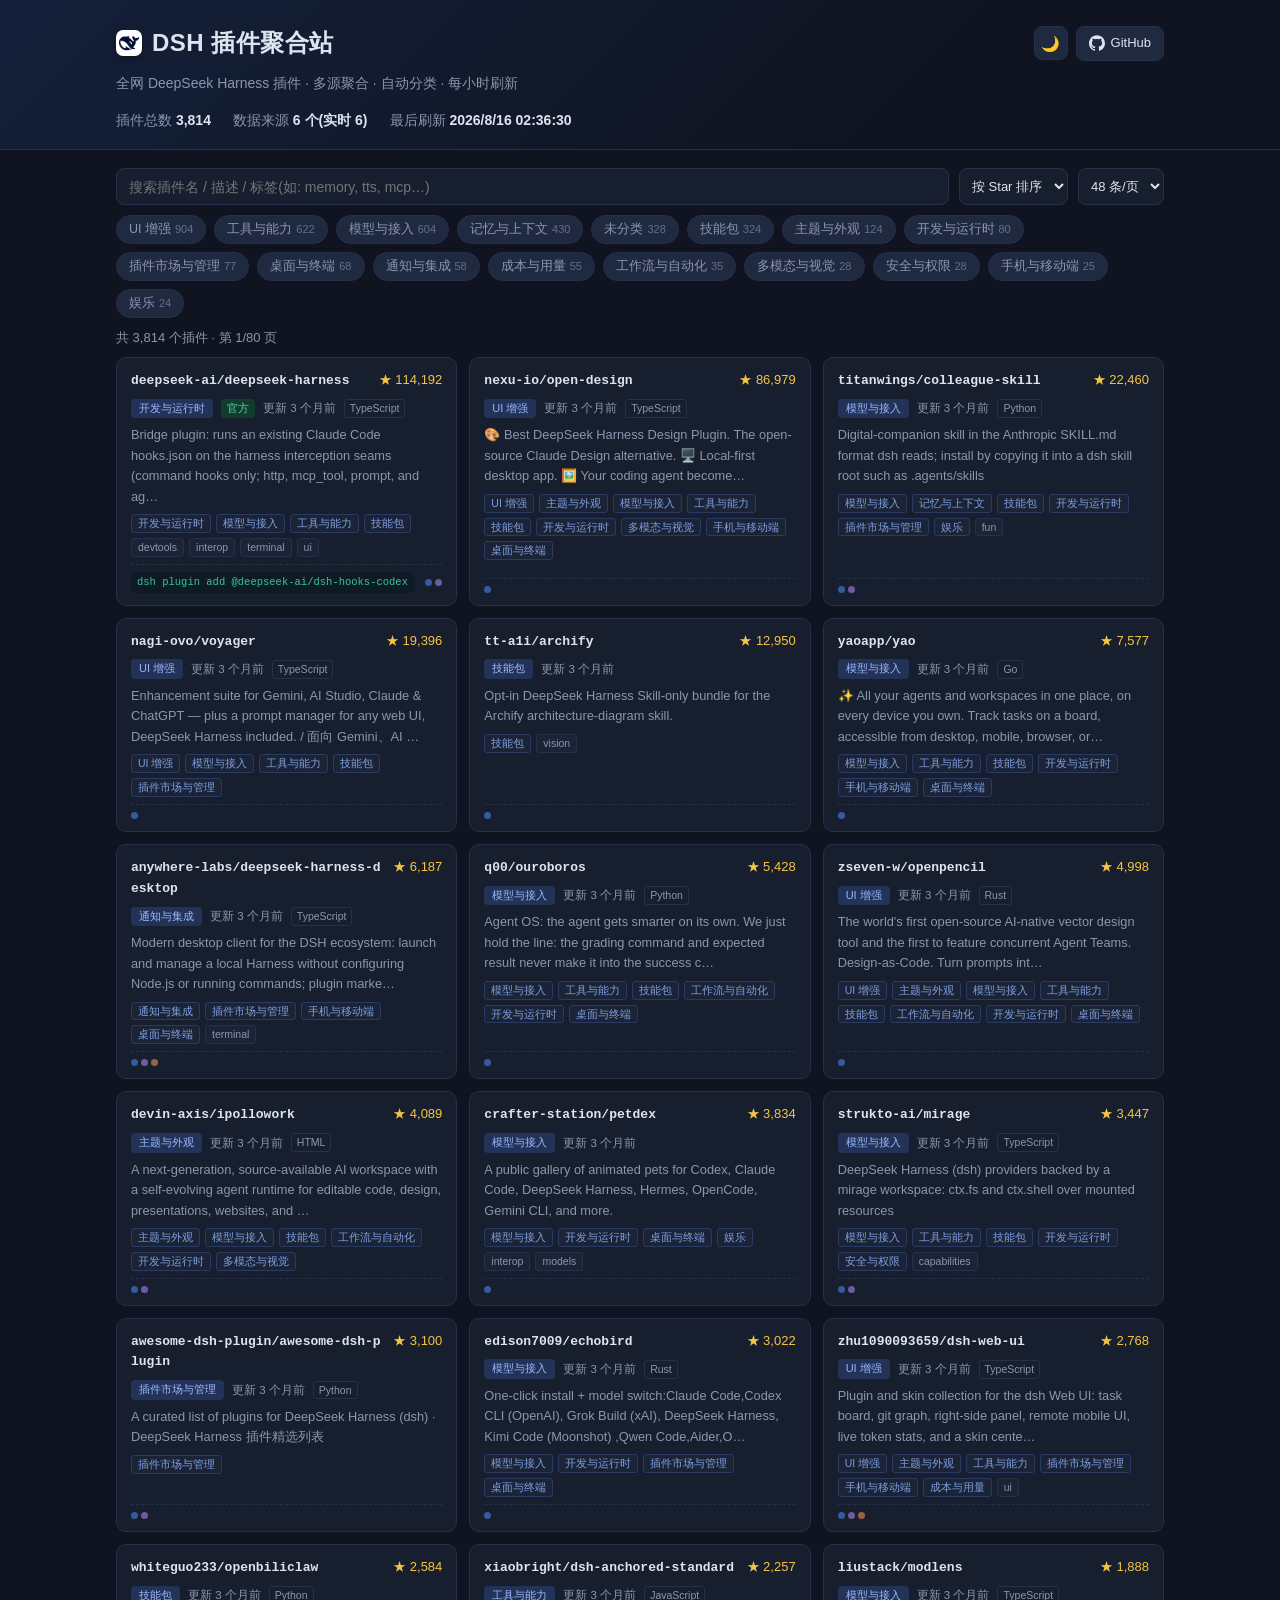
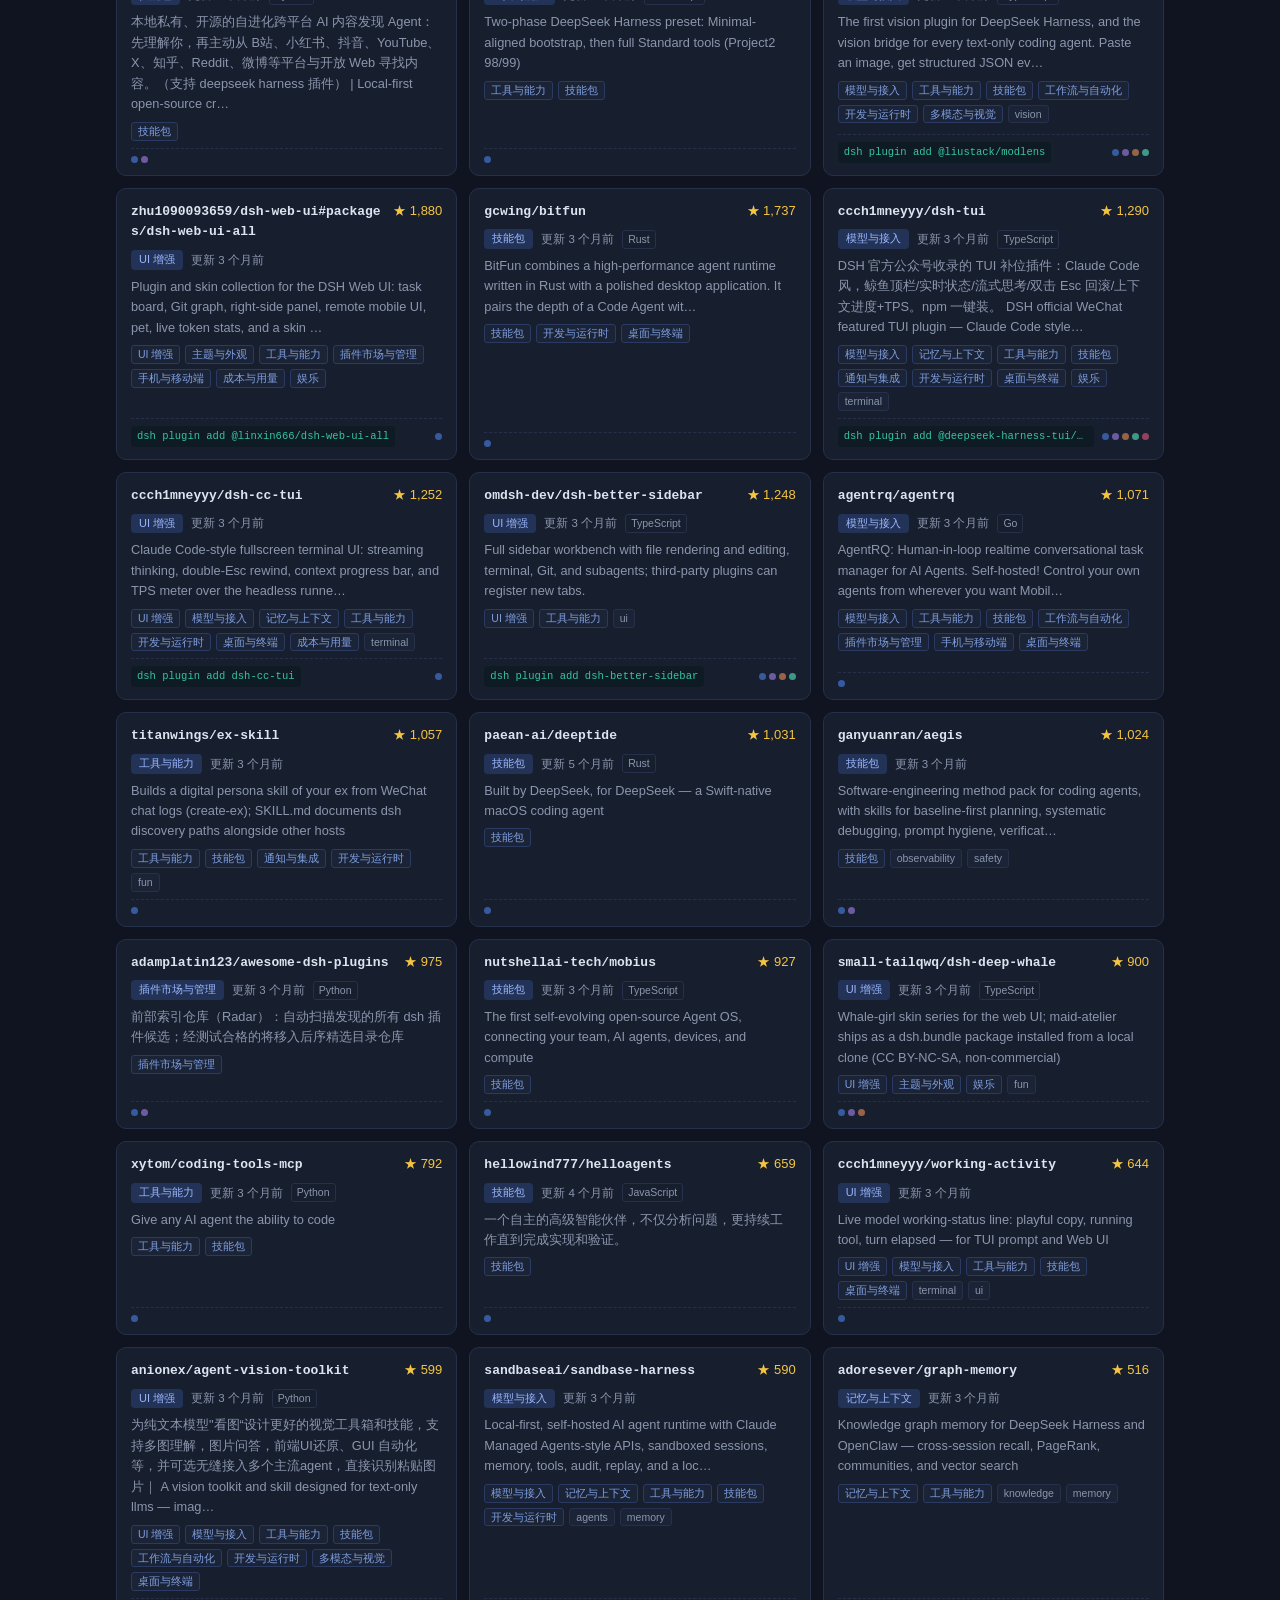
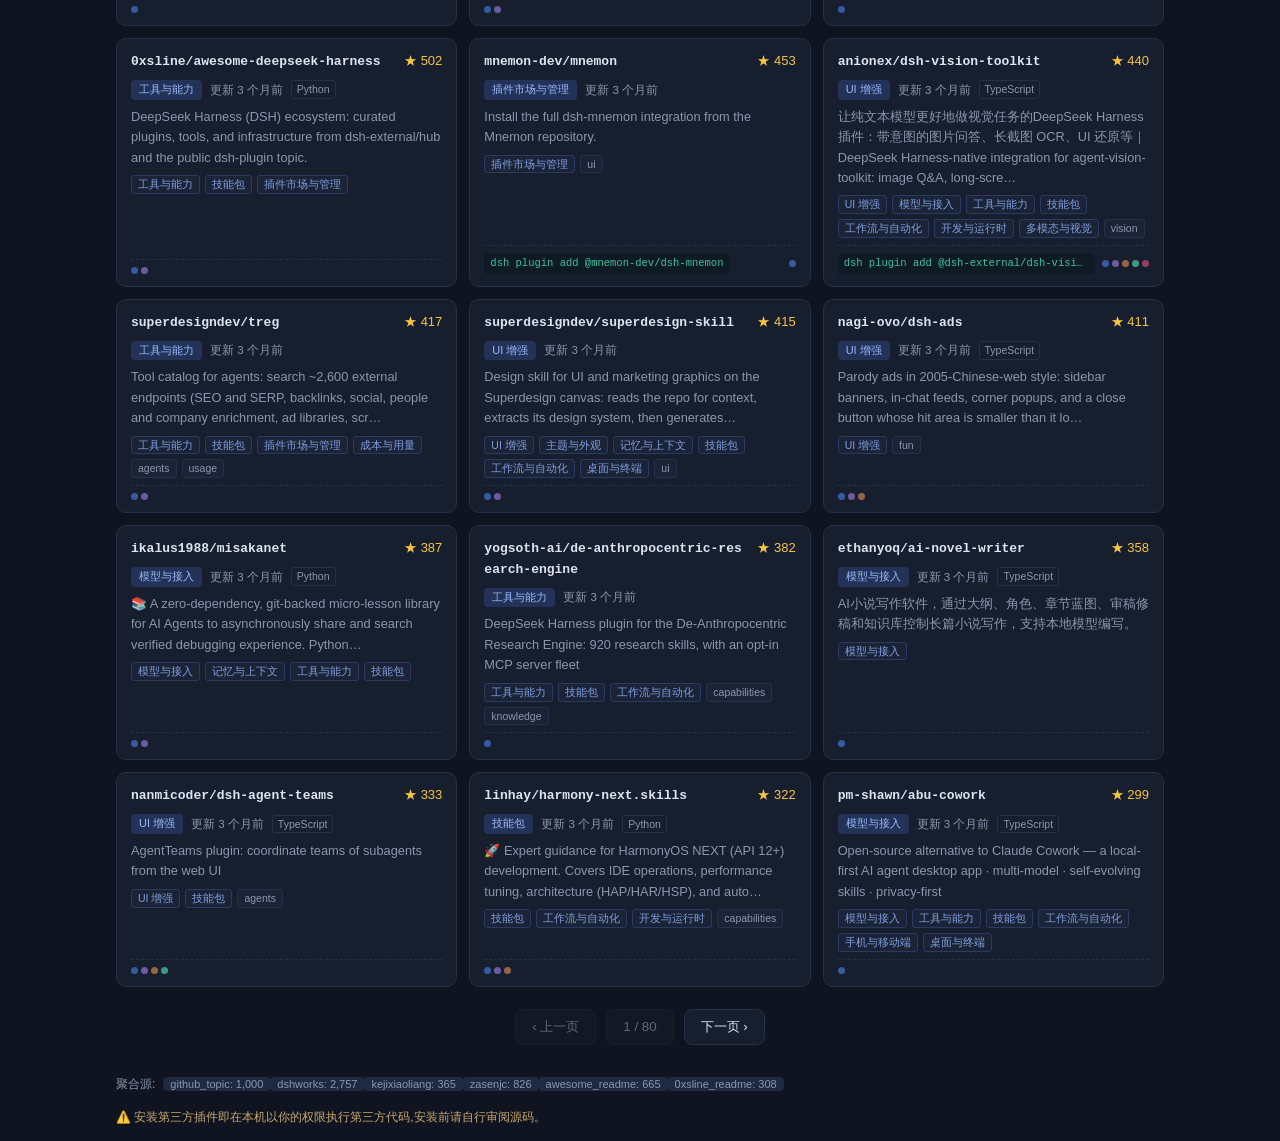
==== .edgeone/assets/index.html @ 4e3ef972 "feat(seo): static top-100 cards + meta/OG/JSON-LD + robots/sitemap, canonical hupc.site" ====
<!DOCTYPE html>
<html lang="zh-CN">
<head>
<meta charset="UTF-8">
<meta name="viewport" content="width=device-width, initial-scale=1.0">
<title>DSH 插件聚合站 · DeepSeek Harness 插件检索</title>
<link rel="icon" href="favicon.png">
<script>try{document.documentElement.dataset.theme=localStorage.getItem('dsh-theme')||'dark'}catch(e){}</script>
<link rel="stylesheet" href="style.css">
</head>
<body>
<header class="topbar">
  <div class="wrap">
    <div class="topbar-top">
      <h1><span class="logo-wrap"><img class="logo" src="logo.png" alt="DeepSeek"></span> DSH 插件聚合站</h1>
      <div class="actions">
        <button id="theme-btn" type="button" title="切换浅色/深色外观">🌙</button>
        <a class="github" href="https://github.com/helloHupc/dsh-plugin-hub" target="_blank" rel="noopener" title="GitHub 仓库">
          <svg viewBox="0 0 24 24" aria-hidden="true"><path fill="currentColor" d="M12 .297c-6.63 0-12 5.373-12 12 0 5.303 3.438 9.8 8.205 11.385.6.113.82-.258.82-.577 0-.285-.01-1.04-.015-2.04-3.338.724-4.042-1.61-4.042-1.61C4.422 18.07 3.633 17.7 3.633 17.7c-1.087-.744.084-.729.084-.729 1.205.084 1.838 1.236 1.838 1.236 1.07 1.835 2.809 1.305 3.495.998.108-.776.417-1.305.76-1.605-2.665-.3-5.466-1.332-5.466-5.93 0-1.31.465-2.38 1.235-3.22-.135-.303-.54-1.523.105-3.176 0 0 1.005-.322 3.3 1.23.96-.267 1.98-.399 3-.405 1.02.006 2.04.138 3 .405 2.28-1.552 3.285-1.23 3.285-1.23.645 1.653.24 2.873.12 3.176.765.84 1.23 1.91 1.23 3.22 0 4.61-2.805 5.625-5.475 5.92.42.36.81 1.096.81 2.22 0 1.606-.015 2.896-.015 3.286 0 .315.21.69.825.57C20.565 22.092 24 17.592 24 12.297c0-6.627-5.373-12-12-12"/></svg>
          <span>GitHub</span>
        </a>
      </div>
    </div>
    <p class="sub">全网 DeepSeek Harness 插件 · 多源聚合 · 自动分类 · 每小时刷新</p>
    <div class="stats" id="stats">
      <span class="stat">插件总数 <b id="stat-total">–</b></span>
      <span class="stat">数据来源 <b id="stat-sources">–</b></span>
      <span class="stat">最后刷新 <b id="stat-updated">–</b></span>
    </div>
  </div>
</header>

<main class="wrap">
  <section class="toolbar">
    <input id="search" type="search" placeholder="搜索插件名 / 描述 / 标签(如: memory, tts, mcp…)" autocomplete="off">
    <select id="sort">
      <option value="stars">按 Star 排序</option>
      <option value="pushed">按最近更新</option>
      <option value="name">按名称</option>
    </select>
    <select id="size">
      <option value="24">24 条/页</option>
      <option value="48" selected>48 条/页</option>
      <option value="96">96 条/页</option>
    </select>
  </section>

  <section class="cats" id="cats"></section>

  <div class="resultbar">
    <span id="result-count"></span>
  </div>

  <section class="grid" id="grid"></section>

  <nav class="pager" id="pager"></nav>
</main>

<footer class="wrap foot">
  <span>聚合源:</span><span id="foot-sources"></span>
  <p class="warn">⚠️ 安装第三方插件即在本机以你的权限执行第三方代码,安装前请自行审阅源码。</p>
</footer>

<script src="app.js"></script>
</body>
</html>
---- .edgeone/assets/style.css ----
:root {
  --bg: #0f1420;
  --card: #171e2e;
  --line: #26304a;
  --fg: #dde4f0;
  --dim: #8b96ad;
  --acc: #4f8cff;
  --acc2: #38c4a0;
  --chip: #1f2940;
  --topbar-a: #14203a;
  --topbar-b: #0f1420;
  --logo-shadow: rgba(0, 0, 0, .35);
  --tag-bg: #1b2336;
  --cat-bg: #223357;
  --cat-fg: #9db8ff;
  --cat-uncat-bg: #333b4d;
  --badge-official-bg: #123d2e; --badge-official-fg: #4fd6a5;
  --badge-arch-bg: #3d2f12;     --badge-arch-fg: #d6a54f;
  --badge-fork-bg: #3d1231;     --badge-fork-fg: #d64fa0;
  --code-bg: #0e1a24;
  --warn: #c9a86a;
  --err: #ff7a7a;
  --tag-cat-fg: #7f9fe0; --tag-cat-border: #2a3a63;
}
[data-theme="light"] {
  --bg: #f4f6fa;
  --card: #ffffff;
  --line: #dde3ec;
  --fg: #1a2333;
  --dim: #5b667a;
  --acc: #2f6bff;
  --acc2: #0d9f7a;
  --chip: #e9edf4;
  --topbar-a: #e8efff;
  --topbar-b: #f4f6fa;
  --logo-shadow: rgba(30, 50, 100, .18);
  --tag-bg: #eef1f7;
  --cat-bg: #dde7ff; --cat-fg: #2f5fd0;
  --cat-uncat-bg: #e6e9f0;
  --badge-official-bg: #d7f5e9; --badge-official-fg: #0e7a52;
  --badge-arch-bg: #f7ecd7;     --badge-arch-fg: #8a6415;
  --badge-fork-bg: #f7d7ec;     --badge-fork-fg: #a02e75;
  --code-bg: #eef2f8;
  --warn: #8a6d1f;
  --err: #d64545;
  --tag-cat-fg: #2f5fd0; --tag-cat-border: #c6d6f7;
}
* { box-sizing: border-box; }
body {
  margin: 0;
  background: var(--bg);
  color: var(--fg);
  font: 14px/1.6 -apple-system, "PingFang SC", "Microsoft YaHei", "Segoe UI", sans-serif;
  transition: background .2s, color .2s;
}
.wrap { max-width: 1080px; margin: 0 auto; padding: 0 16px; }

/* header */
.topbar {
  background: linear-gradient(135deg, var(--topbar-a) 0%, var(--topbar-b) 70%);
  border-bottom: 1px solid var(--line);
  padding: 24px 0 18px;
  transition: background .2s;
}
.topbar-top { display: flex; justify-content: space-between; align-items: center; gap: 12px; }
.topbar h1 {
  margin: 0; font-size: 24px; letter-spacing: .5px;
  display: flex; align-items: center; gap: 10px;
}
.logo-wrap {
  display: inline-flex;
  background: #fff;
  border-radius: 7px;
  padding: 3px;
  box-shadow: 0 2px 8px var(--logo-shadow);
  flex: none;
}
.logo { width: 20px; height: 20px; display: block; }
.actions { display: flex; align-items: center; gap: 8px; flex: none; }
#theme-btn {
  background: var(--chip); color: var(--fg);
  border: 1px solid var(--line); border-radius: 8px;
  width: 34px; height: 34px; font-size: 15px;
  cursor: pointer; line-height: 1;
}
#theme-btn:hover { border-color: var(--acc); }
.github {
  display: inline-flex; align-items: center; gap: 6px;
  color: var(--fg); text-decoration: none;
  background: var(--chip); border: 1px solid var(--line);
  border-radius: 8px; padding: 6px 12px; font-size: 13px;
}
.github svg { width: 16px; height: 16px; }
.github:hover { border-color: var(--acc); color: var(--acc); }
.sub { color: var(--dim); margin: 10px 0 14px; }
.stats { display: flex; gap: 22px; flex-wrap: wrap; }
.stat { color: var(--dim); }
.stat b { color: var(--fg); font-weight: 600; }

/* toolbar */
.toolbar {
  display: flex; gap: 10px; flex-wrap: wrap;
  margin: 18px 0 10px;
}
.toolbar input {
  flex: 1 1 300px;
  background: var(--card); color: var(--fg);
  border: 1px solid var(--line); border-radius: 8px;
  padding: 9px 12px; outline: none; font-size: 14px;
}
.toolbar input:focus { border-color: var(--acc); }
.toolbar select {
  background: var(--card); color: var(--fg);
  border: 1px solid var(--line); border-radius: 8px;
  padding: 9px 8px; font-size: 13px;
}

/* category chips */
.cats { display: flex; flex-wrap: wrap; gap: 8px; margin: 6px 0 4px; }
.cat-chip {
  background: var(--chip); color: var(--dim);
  border: 1px solid var(--line); border-radius: 999px;
  padding: 5px 12px; font-size: 12.5px; cursor: pointer;
  transition: all .15s;
}
.cat-chip i { font-style: normal; opacity: .65; margin-left: 4px; font-size: 11px; }
.cat-chip:hover { color: var(--fg); border-color: var(--acc); }
.cat-chip.on {
  background: var(--acc); color: #fff; border-color: var(--acc);
}

.resultbar { color: var(--dim); margin: 10px 0 8px; font-size: 13px; }

/* grid */
.grid {
  display: grid;
  grid-template-columns: repeat(auto-fill, minmax(320px, 1fr));
  gap: 12px;
}
.card {
  background: var(--card);
  border: 1px solid var(--line);
  border-radius: 10px;
  padding: 12px 14px;
  display: flex; flex-direction: column; gap: 7px;
  transition: border-color .15s;
}
.card:hover { border-color: var(--acc); }
.card-top { display: flex; justify-content: space-between; gap: 8px; align-items: baseline; }
.name {
  color: var(--fg); text-decoration: none; font-weight: 600;
  font-family: ui-monospace, "SF Mono", Menlo, monospace; font-size: 13px;
  word-break: break-all;
}
.name:hover { color: var(--acc); }
.star { color: #f5c542; font-size: 13px; white-space: nowrap; }
.meta { display: flex; gap: 8px; align-items: center; flex-wrap: wrap; }
.cat {
  font-size: 11px; padding: 1px 8px; border-radius: 4px;
  background: var(--cat-bg); color: var(--cat-fg);
}
.cat.uncategorized { background: var(--cat-uncat-bg); color: var(--dim); }
.push { color: var(--dim); font-size: 11.5px; }
.lang {
  font-size: 10.5px; color: var(--dim);
  border: 1px solid var(--line); border-radius: 3px; padding: 0 5px;
}
.desc { color: var(--dim); margin: 0; font-size: 12.8px; min-height: 20px; }
.badge { font-size: 10.5px; border-radius: 4px; padding: 1px 6px; }
.badge.official { background: var(--badge-official-bg); color: var(--badge-official-fg); }
.badge.arch { background: var(--badge-arch-bg); color: var(--badge-arch-fg); }
.badge.fork { background: var(--badge-fork-bg); color: var(--badge-fork-fg); }
.tags { display: flex; flex-wrap: wrap; gap: 5px; min-height: 16px; }
.tag {
  font-size: 10.5px; color: var(--dim);
  background: var(--tag-bg); border: 1px solid var(--line);
  border-radius: 3px; padding: 0 6px;
}
.tag-cat { color: var(--tag-cat-fg); border-color: var(--tag-cat-border); }
.card-foot {
  display: flex; justify-content: space-between; align-items: center; gap: 8px;
  margin-top: auto; border-top: 1px dashed var(--line); padding-top: 7px;
}
.card-foot code {
  font-size: 10.5px; color: var(--acc2);
  background: var(--code-bg); border-radius: 4px; padding: 2px 6px;
  white-space: nowrap; overflow: hidden; text-overflow: ellipsis;
}
.srcs { display: flex; gap: 3px; }
.src {
  width: 7px; height: 7px; border-radius: 50%;
  background: var(--acc); opacity: .55;
}
.src:nth-child(2) { background: #b48cff; }
.src:nth-child(3) { background: #ff9d5c; }
.src:nth-child(4) { background: #5cffd0; }
.src:nth-child(5) { background: #ff5c8a; }
.src:nth-child(6) { background: #ffd75c; }

/* pager */
.pager { display: flex; justify-content: center; gap: 10px; margin: 22px 0 30px; }
.pager button {
  background: var(--card); color: var(--fg);
  border: 1px solid var(--line); border-radius: 8px;
  padding: 8px 16px; cursor: pointer;
}
.pager button:disabled { opacity: .4; cursor: default; }
.pager button:not(:disabled):hover { border-color: var(--acc); }

.empty, .err {
  grid-column: 1 / -1; text-align: center;
  color: var(--dim); padding: 40px 0;
}
.err { color: var(--err); }

/* footer */
.foot { display: flex; gap: 8px; flex-wrap: wrap; color: var(--dim); font-size: 12px; padding-bottom: 30px; align-items: center; }
.src-chip {
  background: var(--chip); border-radius: 4px;
  padding: 1px 7px; font-size: 11px;
}
.warn { width: 100%; color: var(--warn); margin: 6px 0 0; }
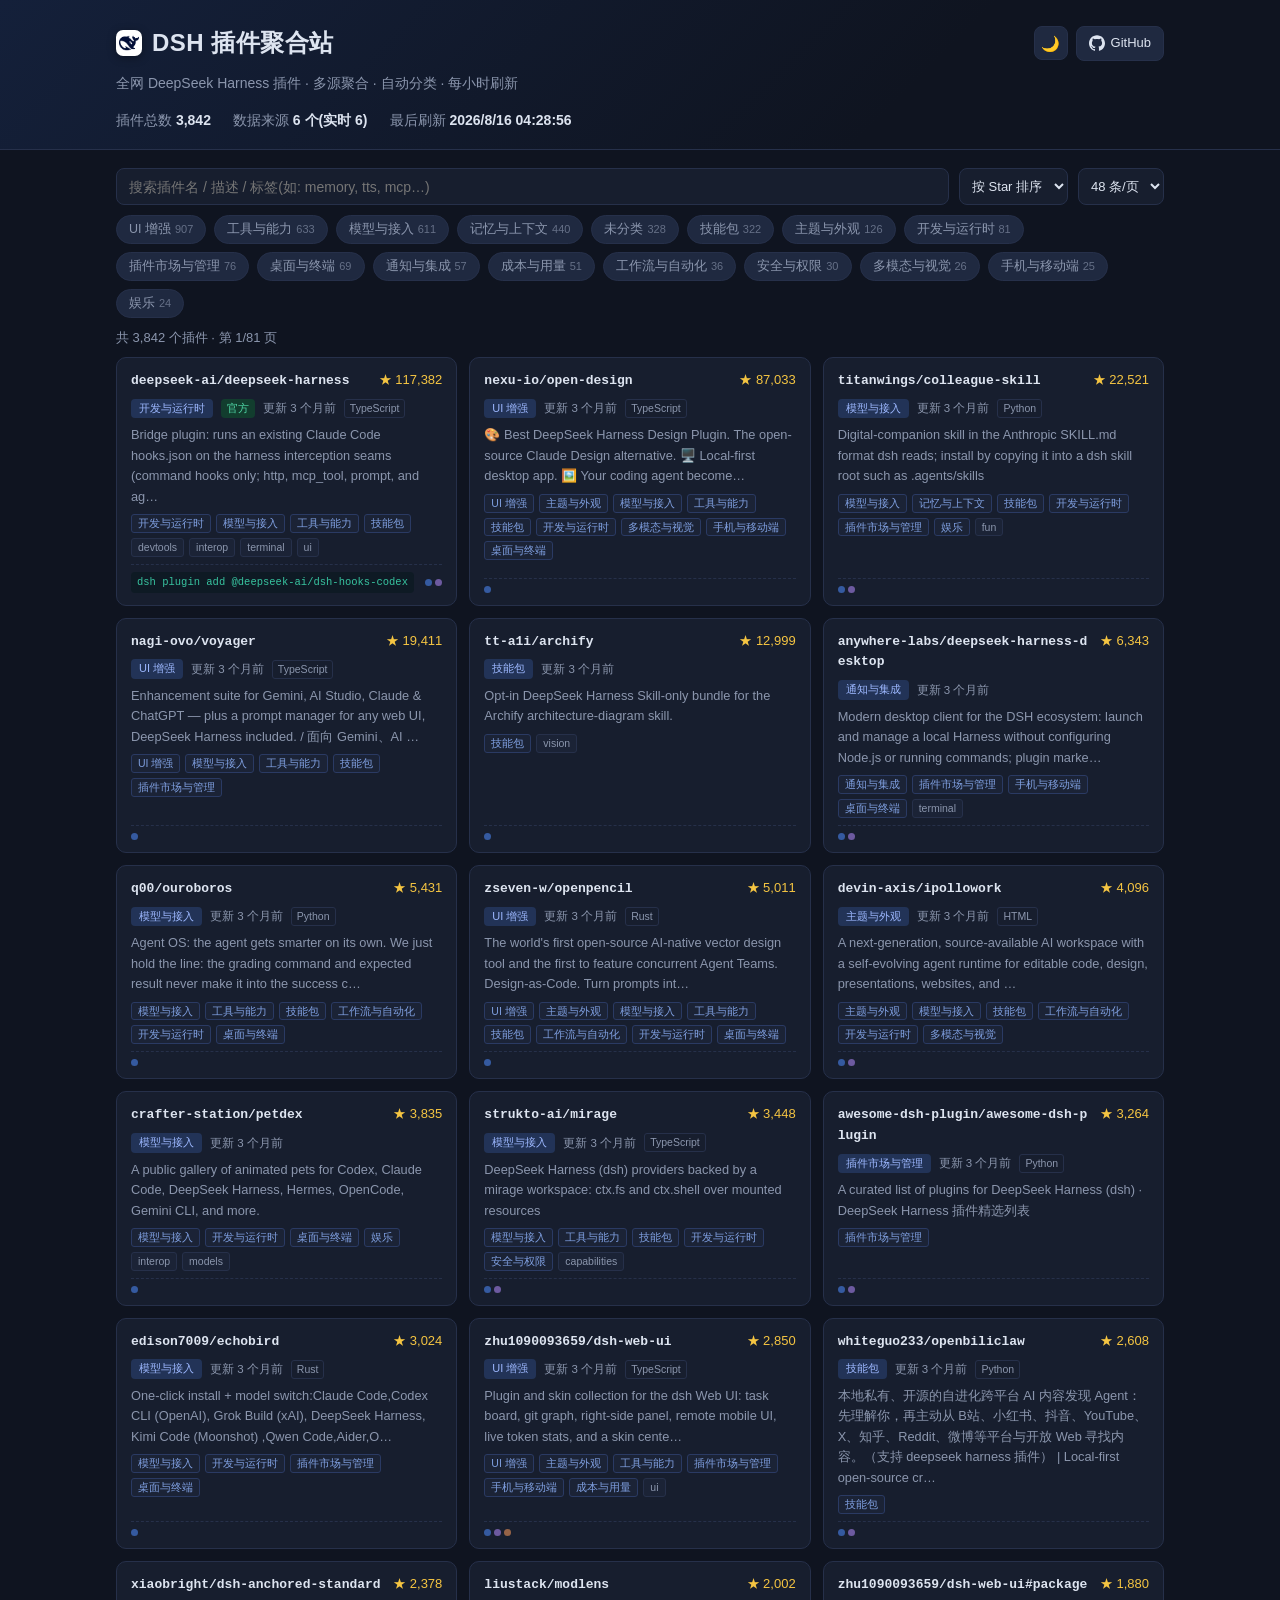
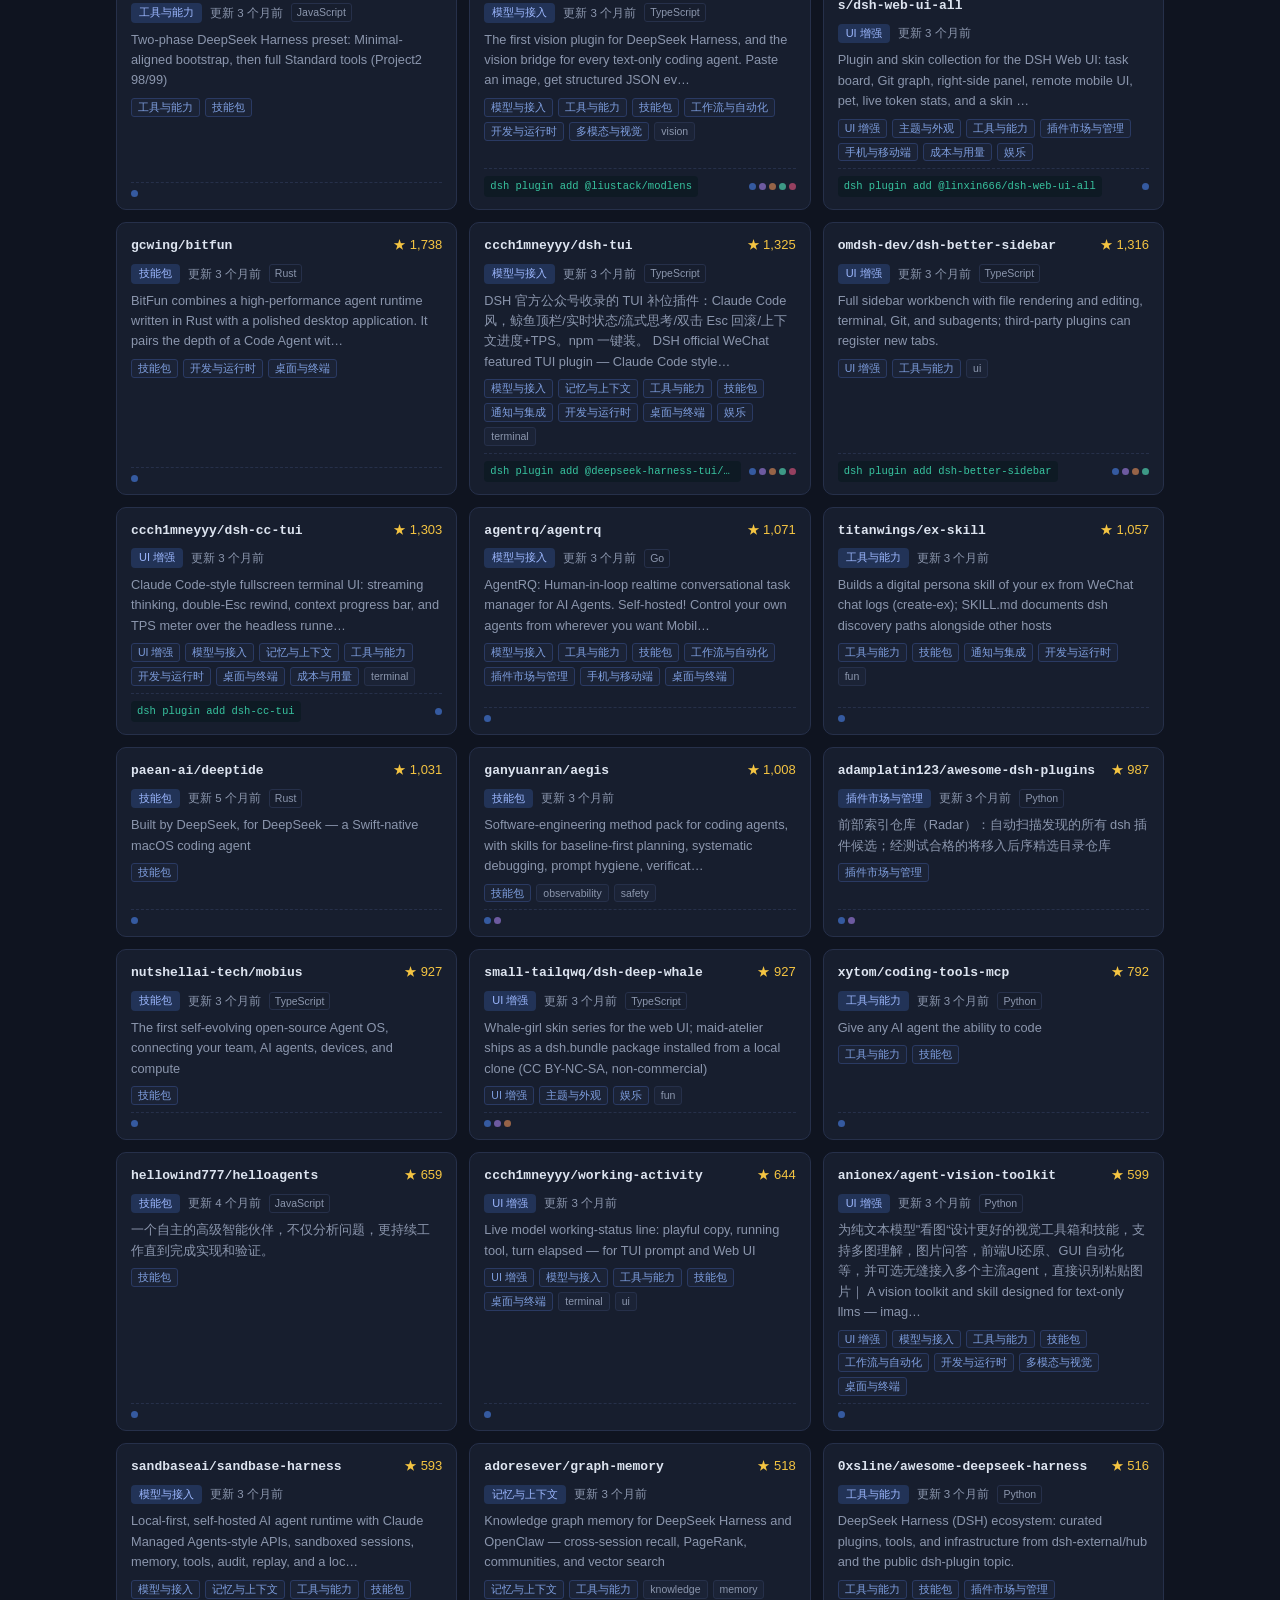
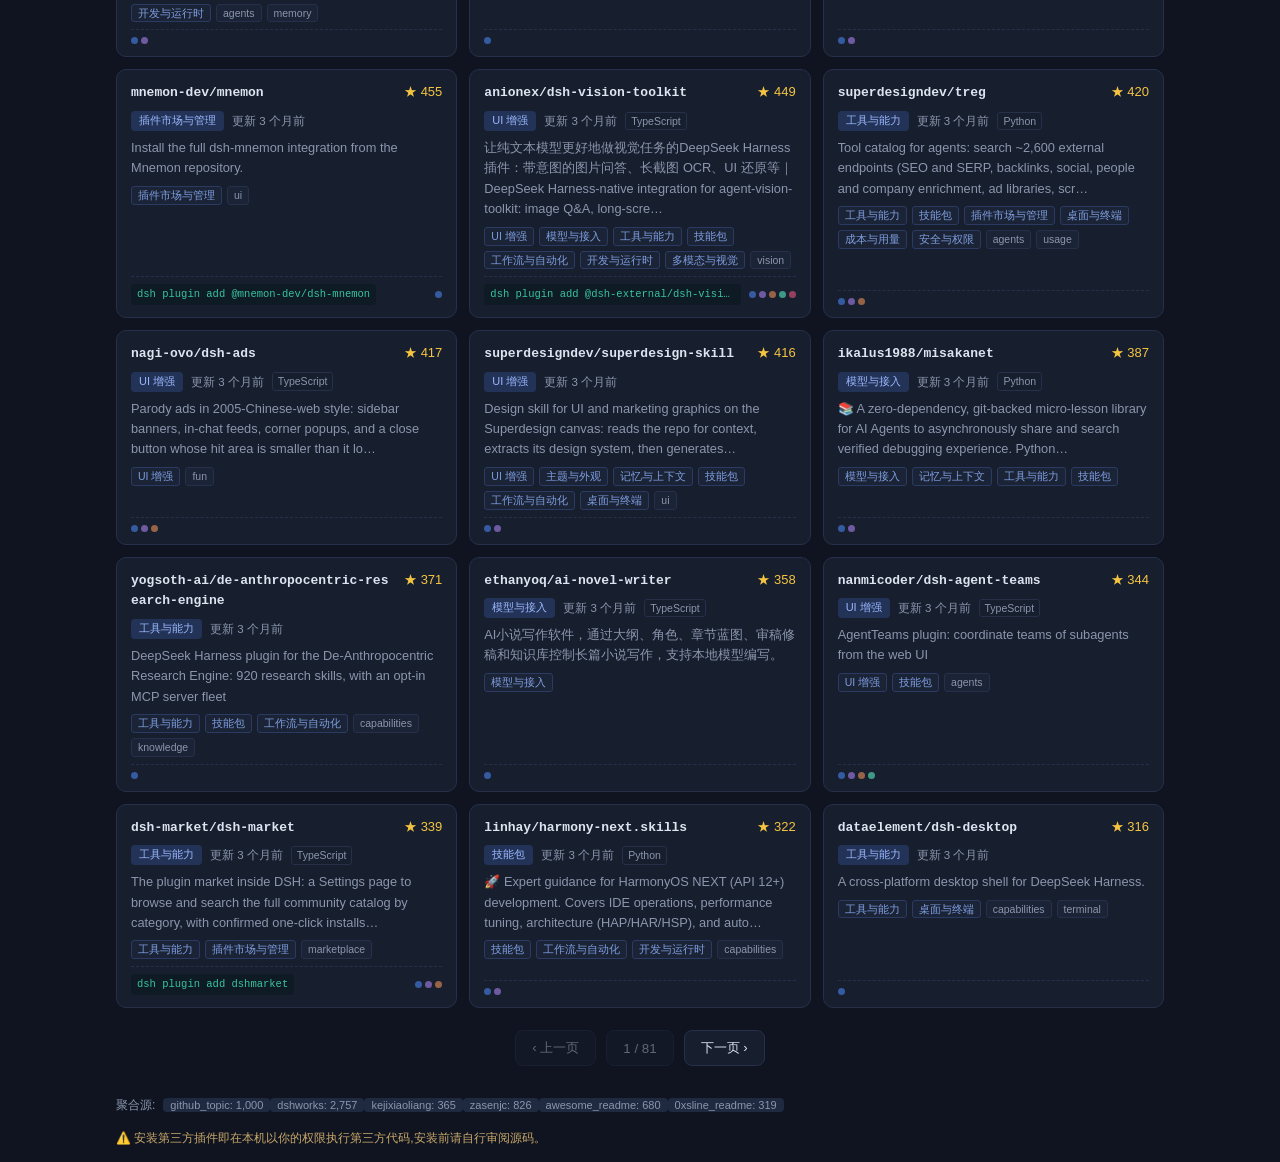
==== commit f60f0a9f: "security: stats key only from env STATS_KEY, remove hardcoded fallback" ====
--- a/.edgeone/assets/index.html
+++ b/.edgeone/assets/index.html
@@ -3,7 +3,21 @@
 <head>
 <meta charset="UTF-8">
 <meta name="viewport" content="width=device-width, initial-scale=1.0">
-<title>DSH 插件聚合站 · DeepSeek Harness 插件检索</title>
+<title>DSH 插件聚合站 - DeepSeek Harness 插件大全 · 实时聚合检索</title>
+<meta name="description" content="聚合全网 3,842 个 DeepSeek Harness (dsh) 插件:自动分类、按 Star/更新时间排序、支持搜索。多数据源每小时刷新,发现最新 AI Agent 插件。">
+<meta name="keywords" content="dsh插件,DeepSeek Harness 插件,dsh plugin,DeepSeek 插件,AI Agent 插件,插件市场">
+<link rel="canonical" href="https://dsh-plugin-hub.hupc.site/">
+<meta property="og:type" content="website">
+<meta property="og:site_name" content="DSH 插件聚合站">
+<meta property="og:title" content="DSH 插件聚合站 - DeepSeek Harness 插件大全 · 实时聚合检索">
+<meta property="og:description" content="聚合全网 3,842 个 DeepSeek Harness (dsh) 插件:自动分类、按 Star/更新时间排序、支持搜索。多数据源每小时刷新,发现最新 AI Agent 插件。">
+<meta property="og:url" content="https://dsh-plugin-hub.hupc.site/">
+<meta property="og:image" content="https://dsh-plugin-hub.hupc.site/logo.png">
+<meta property="og:locale" content="zh_CN">
+<meta name="twitter:card" content="summary">
+<meta name="twitter:title" content="DSH 插件聚合站 - DeepSeek Harness 插件大全 · 实时聚合检索">
+<meta name="twitter:description" content="聚合全网 3,842 个 DeepSeek Harness (dsh) 插件:自动分类、按 Star/更新时间排序、支持搜索。多数据源每小时刷新,发现最新 AI Agent 插件。">
+<script type="application/ld+json">{"@context": "https://schema.org", "@graph": [{"@type": "WebSite", "name": "DSH 插件聚合站", "url": "https://dsh-plugin-hub.hupc.site/", "description": "聚合全网 3,842 个 DeepSeek Harness (dsh) 插件:自动分类、按 Star/更新时间排序、支持搜索。多数据源每小时刷新,发现最新 AI Agent 插件。", "inLanguage": "zh-CN"}, {"@type": "ItemList", "name": "热门 DSH 插件 Top 100", "itemListElement": [{"@type": "ListItem", "position": 1, "name": "deepseek-ai/deepseek-harness", "url": "https://github.com/deepseek-ai/deepseek-harness"}, {"@type": "ListItem", "position": 2, "name": "nexu-io/open-design", "url": "https://github.com/nexu-io/open-design"}, {"@type": "ListItem", "position": 3, "name": "titanwings/colleague-skill", "url": "https://github.com/titanwings/colleague-skill"}, {"@type": "ListItem", "position": 4, "name": "nagi-ovo/voyager", "url": "https://github.com/Nagi-ovo/voyager"}, {"@type": "ListItem", "position": 5, "name": "tt-a1i/archify", "url": "https://github.com/tt-a1i/archify"}, {"@type": "ListItem", "position": 6, "name": "anywhere-labs/deepseek-harness-desktop", "url": "https://github.com/anywhere-labs/deepseek-harness-desktop"}, {"@type": "ListItem", "position": 7, "name": "q00/ouroboros", "url": "https://github.com/Q00/ouroboros"}, {"@type": "ListItem", "position": 8, "name": "zseven-w/openpencil", "url": "https://github.com/ZSeven-W/openpencil"}, {"@type": "ListItem", "position": 9, "name": "devin-axis/ipollowork", "url": "https://github.com/Devin-AXIS/iPolloWork"}, {"@type": "ListItem", "position": 10, "name": "crafter-station/petdex", "url": "https://github.com/crafter-station/petdex"}, {"@type": "ListItem", "position": 11, "name": "strukto-ai/mirage", "url": "https://github.com/strukto-ai/mirage"}, {"@type": "ListItem", "position": 12, "name": "awesome-dsh-plugin/awesome-dsh-plugin", "url": "https://github.com/awesome-dsh-plugin/awesome-dsh-plugin"}, {"@type": "ListItem", "position": 13, "name": "edison7009/echobird", "url": "https://github.com/edison7009/EchoBird"}, {"@type": "ListItem", "position": 14, "name": "zhu1090093659/dsh-web-ui", "url": "https://github.com/zhu1090093659/dsh-web-ui"}, {"@type": "ListItem", "position": 15, "name": "whiteguo233/openbiliclaw", "url": "https://github.com/whiteguo233/OpenBiliClaw"}, {"@type": "ListItem", "position": 16, "name": "xiaobright/dsh-anchored-standard", "url": "https://github.com/xiaobright/dsh-anchored-standard"}, {"@type": "ListItem", "position": 17, "name": "liustack/modlens", "url": "https://github.com/liustack/modlens"}, {"@type": "ListItem", "position": 18, "name": "zhu1090093659/dsh-web-ui#packages/dsh-web-ui-all", "url": "https://github.com/zhu1090093659/dsh-web-ui/tree/main/packages/dsh-web-ui-all"}, {"@type": "ListItem", "position": 19, "name": "gcwing/bitfun", "url": "https://github.com/GCWing/BitFun"}, {"@type": "ListItem", "position": 20, "name": "ccch1mneyyy/dsh-tui", "url": "https://github.com/ccch1mneyyy/dsh-TUI"}, {"@type": "ListItem", "position": 21, "name": "omdsh-dev/dsh-better-sidebar", "url": "https://github.com/omdsh-dev/DSH-better-sidebar"}, {"@type": "ListItem", "position": 22, "name": "ccch1mneyyy/dsh-cc-tui", "url": "https://github.com/ccch1mneyyy/dsh-cc-tui"}, {"@type": "ListItem", "position": 23, "name": "agentrq/agentrq", "url": "https://github.com/agentrq/agentrq"}, {"@type": "ListItem", "position": 24, "name": "titanwings/ex-skill", "url": "https://github.com/titanwings/ex-skill"}, {"@type": "ListItem", "position": 25, "name": "paean-ai/deeptide", "url": "https://github.com/paean-ai/deeptide"}, {"@type": "ListItem", "position": 26, "name": "ganyuanran/aegis", "url": "https://github.com/GanyuanRan/Aegis"}, {"@type": "ListItem", "position": 27, "name": "adamplatin123/awesome-dsh-plugins", "url": "https://github.com/AdamPlatin123/awesome-dsh-plugins"}, {"@type": "ListItem", "position": 28, "name": "small-tailqwq/dsh-deep-whale", "url": "https://github.com/Small-tailqwq/dsh-deep-whale"}, {"@type": "ListItem", "position": 29, "name": "nutshellai-tech/mobius", "url": "https://github.com/nutshellai-tech/mobius"}, {"@type": "ListItem", "position": 30, "name": "xytom/coding-tools-mcp", "url": "https://github.com/xyTom/coding-tools-mcp"}, {"@type": "ListItem", "position": 31, "name": "hellowind777/helloagents", "url": "https://github.com/hellowind777/helloagents"}, {"@type": "ListItem", "position": 32, "name": "ccch1mneyyy/working-activity", "url": "https://github.com/ccch1mneyyy/working-activity"}, {"@type": "ListItem", "position": 33, "name": "anionex/agent-vision-toolkit", "url": "https://github.com/Anionex/agent-vision-toolkit"}, {"@type": "ListItem", "position": 34, "name": "sandbaseai/sandbase-harness", "url": "https://github.com/sandbaseai/sandbase-harness"}, {"@type": "ListItem", "position": 35, "name": "adoresever/graph-memory", "url": "https://github.com/adoresever/graph-memory"}, {"@type": "ListItem", "position": 36, "name": "0xsline/awesome-deepseek-harness", "url": "https://github.com/0xsline/awesome-deepseek-harness"}, {"@type": "ListItem", "position": 37, "name": "mnemon-dev/mnemon", "url": "https://github.com/mnemon-dev/mnemon"}, {"@type": "ListItem", "position": 38, "name": "anionex/dsh-vision-toolkit", "url": "https://github.com/Anionex/dsh-vision-toolkit"}, {"@type": "ListItem", "position": 39, "name": "superdesigndev/treg", "url": "https://github.com/superdesigndev/treg"}, {"@type": "ListItem", "position": 40, "name": "nagi-ovo/dsh-ads", "url": "https://github.com/Nagi-ovo/dsh-ads"}, {"@type": "ListItem", "position": 41, "name": "superdesigndev/superdesign-skill", "url": "https://github.com/superdesigndev/superdesign-skill"}, {"@type": "ListItem", "position": 42, "name": "ikalus1988/misakanet", "url": "https://github.com/Ikalus1988/MisakaNet"}, {"@type": "ListItem", "position": 43, "name": "yogsoth-ai/de-anthropocentric-research-engine", "url": "https://github.com/yogsoth-ai/de-anthropocentric-research-engine"}, {"@type": "ListItem", "position": 44, "name": "ethanyoq/ai-novel-writer", "url": "https://github.com/EthanYoQ/AI-Novel-Writer"}, {"@type": "ListItem", "position": 45, "name": "nanmicoder/dsh-agent-teams", "url": "https://github.com/NanmiCoder/dsh-agent-teams"}, {"@type": "ListItem", "position": 46, "name": "dsh-market/dsh-market", "url": "https://github.com/dsh-market/dsh-market"}, {"@type": "ListItem", "position": 47, "name": "linhay/harmony-next.skills", "url": "https://github.com/linhay/harmony-next.skills"}, {"@type": "ListItem", "position": 48, "name": "dataelement/dsh-desktop", "url": "https://github.com/dataelement/dsh-desktop"}, {"@type": "ListItem", "position": 49, "name": "pm-shawn/abu-cowork", "url": "https://github.com/PM-Shawn/Abu-Cowork"}, {"@type": "ListItem", "position": 50, "name": "text2future/flowix", "url": "https://github.com/text2future/flowix"}, {"@type": "ListItem", "position": 51, "name": "alaliqing/claude-paper", "url": "https://github.com/alaliqing/claude-paper"}, {"@type": "ListItem", "position": 52, "name": "cofy-x/axern", "url": "https://github.com/cofy-x/axern"}, {"@type": "ListItem", "position": 53, "name": "sepinetam/mcp-for-stata", "url": "https://github.com/SepineTam/mcp-for-stata"}, {"@type": "ListItem", "position": 54, "name": "morluto/rea", "url": "https://github.com/morluto/rea"}, {"@type": "ListItem", "position": 55, "name": "openma-ai/open-managed-agents", "url": "https://github.com/openma-ai/open-managed-agents"}, {"@type": "ListItem", "position": 56, "name": "h4dex/opc-nexus", "url": "https://github.com/h4dex/opc-nexus"}, {"@type": "ListItem", "position": 57, "name": "omdsh-dev/dsh-at-file", "url": "https://github.com/omdsh-dev/dsh-at-file"}, {"@type": "ListItem", "position": 58, "name": "vibeinging/deepseek-harness-desktop-app", "url": "https://github.com/vibeinging/deepseek-harness-desktop-app"}, {"@type": "ListItem", "position": 59, "name": "hust-open-atom-club/oh-dsh", "url": "https://github.com/hust-open-atom-club/oh-dsh"}, {"@type": "ListItem", "position": 60, "name": "ysr666/dsh-vision-router", "url": "https://github.com/ysr666/dsh-vision-router"}, {"@type": "ListItem", "position": 61, "name": "huiliyi37/dsh-tianshu-tui", "url": "https://github.com/huiliyi37/dsh-tianshu-tui"}, {"@type": "ListItem", "position": 62, "name": "vlln/whale-girl", "url": "https://github.com/vlln/whale-girl"}, {"@type": "ListItem", "position": 63, "name": "lum1104/dsh-browser", "url": "https://github.com/Lum1104/dsh-browser"}, {"@type": "ListItem", "position": 64, "name": "tinqiao-oss/engramory", "url": "https://github.com/tinqiao-oss/engramory"}, {"@type": "ListItem", "position": 65, "name": "bruc3van/awesome-dsh-plugin", "url": "https://github.com/bruc3van/awesome-dsh-plugin"}, {"@type": "ListItem", "position": 66, "name": "zhaoolee/notes", "url": "https://github.com/zhaoolee/notes"}, {"@type": "ListItem", "position": 67, "name": "ariestar/sivtr", "url": "https://github.com/Ariestar/sivtr"}, {"@type": "ListItem", "position": 68, "name": "humblebanana/open-record-replay", "url": "https://github.com/humblebanana/open-record-replay"}, {"@type": "ListItem", "position": 69, "name": "hewzhew/dsh-agent-rp", "url": "https://github.com/hewzhew/dsh-agent-rp"}, {"@type": "ListItem", "position": 70, "name": "nagi-ovo/dsh-visualize", "url": "https://github.com/Nagi-ovo/dsh-visualize"}, {"@type": "ListItem", "position": 71, "name": "drewnekota/cetus", "url": "https://github.com/drewnekota/cetus"}, {"@type": "ListItem", "position": 72, "name": "omdsh-dev/dsh-genui", "url": "https://github.com/omdsh-dev/dsh-genui"}, {"@type": "ListItem", "position": 73, "name": "liceses/dsh-gitbash-preset", "url": "https://github.com/liceses/dsh-gitbash-preset"}, {"@type": "ListItem", "position": 74, "name": "sikao-engine/kimix", "url": "https://github.com/Sikao-Engine/KimiX"}, {"@type": "ListItem", "position": 75, "name": "liustack/modsearch", "url": "https://github.com/liustack/modsearch"}, {"@type": "ListItem", "position": 76, "name": "nagi-ovo/dsh-find-plugins", "url": "https://github.com/Nagi-ovo/dsh-find-plugins"}, {"@type": "ListItem", "position": 77, "name": "vladimir-human/humanizer-ru", "url": "https://github.com/Vladimir-Human/humanizer-ru"}, {"@type": "ListItem", "position": 78, "name": "csyangwen/dsh-memory-evolve", "url": "https://github.com/csyangwen/dsh-memory-evolve"}, {"@type": "ListItem", "position": 79, "name": "chisaalter/deepseek-harness-desktop", "url": "https://github.com/ChisaAlter/Deepseek-Harness-Desktop"}, {"@type": "ListItem", "position": 80, "name": "hikariming/dshfind", "url": "https://github.com/hikariming/dshfind"}, {"@type": "ListItem", "position": 81, "name": "pulseaiclub/phi", "url": "https://github.com/pulseaiclub/phi"}, {"@type": "ListItem", "position": 82, "name": "zseven-w/dsh-openpencil", "url": "https://github.com/ZSeven-W/dsh-openpencil"}, {"@type": "ListItem", "position": 83, "name": "orziz/odai", "url": "https://github.com/orziz/odai"}, {"@type": "ListItem", "position": 84, "name": "taxueseek/argo", "url": "https://github.com/taxueseek/argo"}, {"@type": "ListItem", "position": 85, "name": "leslie-sss/seewxapkg", "url": "https://github.com/Leslie-SSS/seeWxapkg"}, {"@type": "ListItem", "position": 86, "name": "zhiyuan-fan/awesome-deepseek-harness-plugins", "url": "https://github.com/Zhiyuan-Fan/Awesome-DeepSeek-Harness-Plugins"}, {"@type": "ListItem", "position": 87, "name": "yjh051108/dsh-super-injector", "url": "https://github.com/yjh051108/dsh-super-injector"}, {"@type": "ListItem", "position": 88, "name": "bradegithub/dsh-plugins-marketplace", "url": "https://github.com/bradeGithub/DSH-Plugins-Marketplace"}, {"@type": "ListItem", "position": 89, "name": "labring/sealos-skills", "url": "https://github.com/labring/sealos-skills"}, {"@type": "ListItem", "position": 90, "name": "jayden-x-l/forkprobe", "url": "https://github.com/Jayden-X-L/forkprobe"}, {"@type": "ListItem", "position": 91, "name": "bruzwj/liang-saint-slider", "url": "https://github.com/BruzWJ/Liang-Saint-Slider"}, {"@type": "ListItem", "position": 92, "name": "zseven-w/dsh-noema", "url": "https://github.com/ZSeven-W/dsh-noema"}, {"@type": "ListItem", "position": 93, "name": "icetomoyo/dsh_workflow", "url": "https://github.com/icetomoyo/dsh_workflow"}, {"@type": "ListItem", "position": 94, "name": "nanmicoder/dsh-auto-mode", "url": "https://github.com/NanmiCoder/dsh-auto-mode"}, {"@type": "ListItem", "position": 95, "name": "omdsh-dev/dsh-annotation", "url": "https://github.com/omdsh-dev/dsh-annotation"}, {"@type": "ListItem", "position": 96, "name": "anionex/dsh-turn-rewind", "url": "https://github.com/Anionex/dsh-turn-rewind"}, {"@type": "ListItem", "position": 97, "name": "sanqi-normal/dsh-webui-market-plugin", "url": "https://github.com/Sanqi-normal/dsh-webui-market-plugin"}, {"@type": "ListItem", "position": 98, "name": "ayase34/gal-view", "url": "https://github.com/Ayase34/gal-view"}, {"@type": "ListItem", "position": 99, "name": "lyn-77/promentor", "url": "https://github.com/Lyn-77/ProMentor"}, {"@type": "ListItem", "position": 100, "name": "dominic789654/awesome-deepseek-harness", "url": "https://github.com/Dominic789654/awesome-deepseek-harness"}]}]}</script>
 <link rel="icon" href="favicon.png">
 <script>try{document.documentElement.dataset.theme=localStorage.getItem('dsh-theme')||'dark'}catch(e){}</script>
 <link rel="stylesheet" href="style.css">
@@ -51,7 +65,7 @@
     <span id="result-count"></span>
   </div>
 
-  <section class="grid" id="grid"></section>
+  <section class="grid" id="grid"><article class="card"><div class="card-top"><a class="name" href="https://github.com/deepseek-ai/deepseek-harness">deepseek-ai/deepseek-harness</a><span class="star">★ 117,382</span></div><div class="meta"><span class="cat cat-dev">开发与运行时</span><span class="push">更新 2 天前</span></div><p class="desc">Bridge plugin: runs an existing Claude Code hooks.json on the harness interception seams (command hooks only; http, mcp_tool, prompt, and ag</p></article><article class="card"><div class="card-top"><a class="name" href="https://github.com/nexu-io/open-design">nexu-io/open-design</a><span class="star">★ 87,033</span></div><div class="meta"><span class="cat cat-ui">UI 增强</span><span class="push">更新 今天</span></div><p class="desc">🎨 Best DeepSeek Harness Design Plugin. The open-source Claude Design alternative. 🖥️ Local-first desktop app. 🖼️ Your coding agent becomes t</p></article><article class="card"><div class="card-top"><a class="name" href="https://github.com/titanwings/colleague-skill">titanwings/colleague-skill</a><span class="star">★ 22,521</span></div><div class="meta"><span class="cat cat-model">模型与接入</span><span class="push">更新 2 天前</span></div><p class="desc">Digital-companion skill in the Anthropic SKILL.md format dsh reads; install by copying it into a dsh skill root such as .agents/skills</p></article><article class="card"><div class="card-top"><a class="name" href="https://github.com/Nagi-ovo/voyager">nagi-ovo/voyager</a><span class="star">★ 19,411</span></div><div class="meta"><span class="cat cat-ui">UI 增强</span><span class="push">更新 今天</span></div><p class="desc">Enhancement suite for Gemini, AI Studio, Claude &amp; ChatGPT — plus a prompt manager for any web UI, DeepSeek Harness included. / 面向 Gemini、AI </p></article><article class="card"><div class="card-top"><a class="name" href="https://github.com/tt-a1i/archify">tt-a1i/archify</a><span class="star">★ 12,999</span></div><div class="meta"><span class="cat cat-skill">技能包</span><span class="push">更新 2 天前</span></div><p class="desc">Opt-in DeepSeek Harness Skill-only bundle for the Archify architecture-diagram skill.</p></article><article class="card"><div class="card-top"><a class="name" href="https://github.com/anywhere-labs/deepseek-harness-desktop">anywhere-labs/deepseek-harness-desktop</a><span class="star">★ 6,343</span></div><div class="meta"><span class="cat cat-notify">通知与集成</span><span class="push">更新 1 天前</span></div><p class="desc">Modern desktop client for the DSH ecosystem: launch and manage a local Harness without configuring Node.js or running commands; plugin marke</p></article><article class="card"><div class="card-top"><a class="name" href="https://github.com/Q00/ouroboros">q00/ouroboros</a><span class="star">★ 5,431</span></div><div class="meta"><span class="cat cat-model">模型与接入</span><span class="push">更新 今天</span></div><p class="desc">Agent OS: the agent gets smarter on its own. We just hold the line: the grading command and expected result never make it into the success c</p></article><article class="card"><div class="card-top"><a class="name" href="https://github.com/ZSeven-W/openpencil">zseven-w/openpencil</a><span class="star">★ 5,011</span></div><div class="meta"><span class="cat cat-ui">UI 增强</span><span class="push">更新 今天</span></div><p class="desc">The world&#x27;s first open-source AI-native vector design tool and the first to feature concurrent Agent Teams. Design-as-Code. Turn prompts int</p></article><article class="card"><div class="card-top"><a class="name" href="https://github.com/Devin-AXIS/iPolloWork">devin-axis/ipollowork</a><span class="star">★ 4,096</span></div><div class="meta"><span class="cat cat-theme">主题与外观</span><span class="push">更新 今天</span></div><p class="desc">A next-generation, source-available AI workspace with a self-evolving agent runtime for editable code, design, presentations, websites, and </p></article><article class="card"><div class="card-top"><a class="name" href="https://github.com/crafter-station/petdex">crafter-station/petdex</a><span class="star">★ 3,835</span></div><div class="meta"><span class="cat cat-model">模型与接入</span><span class="push">更新 2 天前</span></div><p class="desc">A public gallery of animated pets for Codex, Claude Code, DeepSeek Harness, Hermes, OpenCode, Gemini CLI, and more.</p></article><article class="card"><div class="card-top"><a class="name" href="https://github.com/strukto-ai/mirage">strukto-ai/mirage</a><span class="star">★ 3,448</span></div><div class="meta"><span class="cat cat-model">模型与接入</span><span class="push">更新 今天</span></div><p class="desc">DeepSeek Harness (dsh) providers backed by a mirage workspace: ctx.fs and ctx.shell over mounted resources</p></article><article class="card"><div class="card-top"><a class="name" href="https://github.com/awesome-dsh-plugin/awesome-dsh-plugin">awesome-dsh-plugin/awesome-dsh-plugin</a><span class="star">★ 3,264</span></div><div class="meta"><span class="cat cat-market">插件市场与管理</span><span class="push">更新 今天</span></div><p class="desc">A curated list of plugins for DeepSeek Harness (dsh) · DeepSeek Harness 插件精选列表</p></article><article class="card"><div class="card-top"><a class="name" href="https://github.com/edison7009/EchoBird">edison7009/echobird</a><span class="star">★ 3,024</span></div><div class="meta"><span class="cat cat-model">模型与接入</span><span class="push">更新 今天</span></div><p class="desc">One-click install + model switch:Claude Code,Codex CLI (OpenAI), Grok Build (xAI), DeepSeek Harness, Kimi Code (Moonshot) ,Qwen Code,Aider,O</p></article><article class="card"><div class="card-top"><a class="name" href="https://github.com/zhu1090093659/dsh-web-ui">zhu1090093659/dsh-web-ui</a><span class="star">★ 2,850</span></div><div class="meta"><span class="cat cat-ui">UI 增强</span><span class="push">更新 今天</span></div><p class="desc">Plugin and skin collection for the dsh Web UI: task board, git graph, right-side panel, remote mobile UI, live token stats, and a skin cente</p></article><article class="card"><div class="card-top"><a class="name" href="https://github.com/whiteguo233/OpenBiliClaw">whiteguo233/openbiliclaw</a><span class="star">★ 2,608</span></div><div class="meta"><span class="cat cat-skill">技能包</span><span class="push">更新 今天</span></div><p class="desc">本地私有、开源的自进化跨平台 AI 内容发现 Agent：先理解你，再主动从 B站、小红书、抖音、YouTube、X、知乎、Reddit、微博等平台与开放 Web 寻找内容。（支持 deepseek harness 插件） | Local-first open-source cr</p></article><article class="card"><div class="card-top"><a class="name" href="https://github.com/xiaobright/dsh-anchored-standard">xiaobright/dsh-anchored-standard</a><span class="star">★ 2,378</span></div><div class="meta"><span class="cat cat-tools">工具与能力</span><span class="push">更新 今天</span></div><p class="desc">Two-phase DeepSeek Harness preset: Minimal-aligned bootstrap, then full Standard tools (Project2 98/99)</p></article><article class="card"><div class="card-top"><a class="name" href="https://github.com/liustack/modlens">liustack/modlens</a><span class="star">★ 2,002</span></div><div class="meta"><span class="cat cat-model">模型与接入</span><span class="push">更新 今天</span></div><p class="desc">The first vision plugin for DeepSeek Harness, and the vision bridge for every text-only coding agent. Paste an image, get structured JSON ev</p></article><article class="card"><div class="card-top"><a class="name" href="https://github.com/zhu1090093659/dsh-web-ui/tree/main/packages/dsh-web-ui-all">zhu1090093659/dsh-web-ui#packages/dsh-web-ui-all</a><span class="star">★ 1,880</span></div><div class="meta"><span class="cat cat-ui">UI 增强</span><span class="push">更新 2 天前</span></div><p class="desc">Plugin and skin collection for the DSH Web UI: task board, Git graph, right-side panel, remote mobile UI, pet, live token stats, and a skin </p></article><article class="card"><div class="card-top"><a class="name" href="https://github.com/GCWing/BitFun">gcwing/bitfun</a><span class="star">★ 1,738</span></div><div class="meta"><span class="cat cat-skill">技能包</span><span class="push">更新 今天</span></div><p class="desc">BitFun combines a high-performance agent runtime written in Rust with a polished desktop application. It pairs the depth of a Code Agent wit</p></article><article class="card"><div class="card-top"><a class="name" href="https://github.com/ccch1mneyyy/dsh-TUI">ccch1mneyyy/dsh-tui</a><span class="star">★ 1,325</span></div><div class="meta"><span class="cat cat-model">模型与接入</span><span class="push">更新 今天</span></div><p class="desc">DSH 官方公众号收录的 TUI 补位插件：Claude Code 风，鲸鱼顶栏/实时状态/流式思考/双击 Esc 回滚/上下文进度+TPS。npm 一键装。  DSH official WeChat featured TUI plugin — Claude Code style</p></article><article class="card"><div class="card-top"><a class="name" href="https://github.com/omdsh-dev/DSH-better-sidebar">omdsh-dev/dsh-better-sidebar</a><span class="star">★ 1,316</span></div><div class="meta"><span class="cat cat-ui">UI 增强</span><span class="push">更新 今天</span></div><p class="desc">Full sidebar workbench with file rendering and editing, terminal, Git, and subagents; third-party plugins can register new tabs.</p></article><article class="card"><div class="card-top"><a class="name" href="https://github.com/ccch1mneyyy/dsh-cc-tui">ccch1mneyyy/dsh-cc-tui</a><span class="star">★ 1,303</span></div><div class="meta"><span class="cat cat-ui">UI 增强</span><span class="push">更新 今天</span></div><p class="desc">Claude Code-style fullscreen terminal UI: streaming thinking, double-Esc rewind, context progress bar, and TPS meter over the headless runne</p></article><article class="card"><div class="card-top"><a class="name" href="https://github.com/agentrq/agentrq">agentrq/agentrq</a><span class="star">★ 1,071</span></div><div class="meta"><span class="cat cat-model">模型与接入</span><span class="push">更新 今天</span></div><p class="desc">AgentRQ: Human-in-loop realtime conversational task manager for AI Agents. Self-hosted! Control your own agents from wherever you want Mobil</p></article><article class="card"><div class="card-top"><a class="name" href="https://github.com/titanwings/ex-skill">titanwings/ex-skill</a><span class="star">★ 1,057</span></div><div class="meta"><span class="cat cat-tools">工具与能力</span><span class="push">更新 3 天前</span></div><p class="desc">Builds a digital persona skill of your ex from WeChat chat logs (create-ex); SKILL.md documents dsh discovery paths alongside other hosts</p></article><article class="card"><div class="card-top"><a class="name" href="https://github.com/paean-ai/deeptide">paean-ai/deeptide</a><span class="star">★ 1,031</span></div><div class="meta"><span class="cat cat-skill">技能包</span><span class="push">更新 38 天前</span></div><p class="desc">Built by DeepSeek, for DeepSeek — a Swift-native macOS coding agent</p></article><article class="card"><div class="card-top"><a class="name" href="https://github.com/GanyuanRan/Aegis">ganyuanran/aegis</a><span class="star">★ 1,008</span></div><div class="meta"><span class="cat cat-skill">技能包</span><span class="push">更新 1 天前</span></div><p class="desc">Software-engineering method pack for coding agents, with skills for baseline-first planning, systematic debugging, prompt hygiene, verificat</p></article><article class="card"><div class="card-top"><a class="name" href="https://github.com/AdamPlatin123/awesome-dsh-plugins">adamplatin123/awesome-dsh-plugins</a><span class="star">★ 987</span></div><div class="meta"><span class="cat cat-market">插件市场与管理</span><span class="push">更新 今天</span></div><p class="desc">前部索引仓库（Radar）：自动扫描发现的所有 dsh 插件候选；经测试合格的将移入后序精选目录仓库</p></article><article class="card"><div class="card-top"><a class="name" href="https://github.com/Small-tailqwq/dsh-deep-whale">small-tailqwq/dsh-deep-whale</a><span class="star">★ 927</span></div><div class="meta"><span class="cat cat-ui">UI 增强</span><span class="push">更新 今天</span></div><p class="desc">Whale-girl skin series for the web UI; maid-atelier ships as a dsh.bundle package installed from a local clone (CC BY-NC-SA, non-commercial)</p></article><article class="card"><div class="card-top"><a class="name" href="https://github.com/nutshellai-tech/mobius">nutshellai-tech/mobius</a><span class="star">★ 927</span></div><div class="meta"><span class="cat cat-skill">技能包</span><span class="push">更新 2 天前</span></div><p class="desc">The first self-evolving open-source Agent OS, connecting your team, AI agents, devices, and compute</p></article><article class="card"><div class="card-top"><a class="name" href="https://github.com/xyTom/coding-tools-mcp">xytom/coding-tools-mcp</a><span class="star">★ 792</span></div><div class="meta"><span class="cat cat-tools">工具与能力</span><span class="push">更新 今天</span></div><p class="desc">Give any AI agent the ability to code</p></article><article class="card"><div class="card-top"><a class="name" href="https://github.com/hellowind777/helloagents">hellowind777/helloagents</a><span class="star">★ 659</span></div><div class="meta"><span class="cat cat-skill">技能包</span><span class="push">更新 17 天前</span></div><p class="desc">一个自主的高级智能伙伴，不仅分析问题，更持续工作直到完成实现和验证。</p></article><article class="card"><div class="card-top"><a class="name" href="https://github.com/ccch1mneyyy/working-activity">ccch1mneyyy/working-activity</a><span class="star">★ 644</span></div><div class="meta"><span class="cat cat-ui">UI 增强</span><span class="push">更新 1 天前</span></div><p class="desc">Live model working-status line: playful copy, running tool, turn elapsed — for TUI prompt and Web UI</p></article><article class="card"><div class="card-top"><a class="name" href="https://github.com/Anionex/agent-vision-toolkit">anionex/agent-vision-toolkit</a><span class="star">★ 599</span></div><div class="meta"><span class="cat cat-ui">UI 增强</span><span class="push">更新 2 天前</span></div><p class="desc">为纯文本模型&quot;看图“设计更好的视觉工具箱和技能，支持多图理解，图片问答，前端UI还原、GUI 自动化等，并可选无缝接入多个主流agent，直接识别粘贴图片｜ A vision toolkit and skill designed for text-only llms — imag</p></article><article class="card"><div class="card-top"><a class="name" href="https://github.com/sandbaseai/sandbase-harness">sandbaseai/sandbase-harness</a><span class="star">★ 593</span></div><div class="meta"><span class="cat cat-model">模型与接入</span><span class="push">更新 1 天前</span></div><p class="desc">Local-first, self-hosted AI agent runtime with Claude Managed Agents-style APIs, sandboxed sessions, memory, tools, audit, replay, and a loc</p></article><article class="card"><div class="card-top"><a class="name" href="https://github.com/adoresever/graph-memory">adoresever/graph-memory</a><span class="star">★ 518</span></div><div class="meta"><span class="cat cat-memory">记忆与上下文</span><span class="push">更新 2 天前</span></div><p class="desc">Knowledge graph memory for DeepSeek Harness and OpenClaw — cross-session recall, PageRank, communities, and vector search</p></article><article class="card"><div class="card-top"><a class="name" href="https://github.com/0xsline/awesome-deepseek-harness">0xsline/awesome-deepseek-harness</a><span class="star">★ 516</span></div><div class="meta"><span class="cat cat-tools">工具与能力</span><span class="push">更新 今天</span></div><p class="desc">DeepSeek Harness (DSH) ecosystem: curated plugins, tools, and infrastructure from dsh-external/hub and the public dsh-plugin topic.</p></article><article class="card"><div class="card-top"><a class="name" href="https://github.com/mnemon-dev/mnemon">mnemon-dev/mnemon</a><span class="star">★ 455</span></div><div class="meta"><span class="cat cat-market">插件市场与管理</span><span class="push">更新 1 天前</span></div><p class="desc">Install the full dsh-mnemon integration from the Mnemon repository.</p></article><article class="card"><div class="card-top"><a class="name" href="https://github.com/Anionex/dsh-vision-toolkit">anionex/dsh-vision-toolkit</a><span class="star">★ 449</span></div><div class="meta"><span class="cat cat-ui">UI 增强</span><span class="push">更新 今天</span></div><p class="desc">让纯文本模型更好地做视觉任务的DeepSeek Harness插件：带意图的图片问答、长截图 OCR、UI 还原等｜DeepSeek Harness-native integration for agent-vision-toolkit: image Q&amp;A, long-scre</p></article><article class="card"><div class="card-top"><a class="name" href="https://github.com/superdesigndev/treg">superdesigndev/treg</a><span class="star">★ 420</span></div><div class="meta"><span class="cat cat-tools">工具与能力</span><span class="push">更新 今天</span></div><p class="desc">Tool catalog for agents: search ~2,600 external endpoints (SEO and SERP, backlinks, social, people and company enrichment, ad libraries, scr</p></article><article class="card"><div class="card-top"><a class="name" href="https://github.com/Nagi-ovo/dsh-ads">nagi-ovo/dsh-ads</a><span class="star">★ 417</span></div><div class="meta"><span class="cat cat-ui">UI 增强</span><span class="push">更新 今天</span></div><p class="desc">Parody ads in 2005-Chinese-web style: sidebar banners, in-chat feeds, corner popups, and a close button whose hit area is smaller than it lo</p></article><article class="card"><div class="card-top"><a class="name" href="https://github.com/superdesigndev/superdesign-skill">superdesigndev/superdesign-skill</a><span class="star">★ 416</span></div><div class="meta"><span class="cat cat-ui">UI 增强</span><span class="push">更新 1 天前</span></div><p class="desc">Design skill for UI and marketing graphics on the Superdesign canvas: reads the repo for context, extracts its design system, then generates</p></article><article class="card"><div class="card-top"><a class="name" href="https://github.com/Ikalus1988/MisakaNet">ikalus1988/misakanet</a><span class="star">★ 387</span></div><div class="meta"><span class="cat cat-model">模型与接入</span><span class="push">更新 今天</span></div><p class="desc">📚 A zero-dependency, git-backed micro-lesson library for AI Agents to asynchronously share and search verified debugging experience. Python </p></article><article class="card"><div class="card-top"><a class="name" href="https://github.com/yogsoth-ai/de-anthropocentric-research-engine">yogsoth-ai/de-anthropocentric-research-engine</a><span class="star">★ 371</span></div><div class="meta"><span class="cat cat-tools">工具与能力</span><span class="push">更新 1 天前</span></div><p class="desc">DeepSeek Harness plugin for the De-Anthropocentric Research Engine: 920 research skills, with an opt-in MCP server fleet</p></article><article class="card"><div class="card-top"><a class="name" href="https://github.com/EthanYoQ/AI-Novel-Writer">ethanyoq/ai-novel-writer</a><span class="star">★ 358</span></div><div class="meta"><span class="cat cat-model">模型与接入</span><span class="push">更新 今天</span></div><p class="desc">AI小说写作软件，通过大纲、角色、章节蓝图、审稿修稿和知识库控制长篇小说写作，支持本地模型编写。</p></article><article class="card"><div class="card-top"><a class="name" href="https://github.com/NanmiCoder/dsh-agent-teams">nanmicoder/dsh-agent-teams</a><span class="star">★ 344</span></div><div class="meta"><span class="cat cat-ui">UI 增强</span><span class="push">更新 今天</span></div><p class="desc">AgentTeams plugin: coordinate teams of subagents from the web UI</p></article><article class="card"><div class="card-top"><a class="name" href="https://github.com/dsh-market/dsh-market">dsh-market/dsh-market</a><span class="star">★ 339</span></div><div class="meta"><span class="cat cat-tools">工具与能力</span><span class="push">更新 今天</span></div><p class="desc">The plugin market inside DSH: a Settings page to browse and search the full community catalog by category, with confirmed one-click installs</p></article><article class="card"><div class="card-top"><a class="name" href="https://github.com/linhay/harmony-next.skills">linhay/harmony-next.skills</a><span class="star">★ 322</span></div><div class="meta"><span class="cat cat-skill">技能包</span><span class="push">更新 1 天前</span></div><p class="desc">🚀 Expert guidance for HarmonyOS NEXT (API 12+) development. Covers IDE operations, performance tuning, architecture (HAP/HAR/HSP), and autom</p></article><article class="card"><div class="card-top"><a class="name" href="https://github.com/dataelement/dsh-desktop">dataelement/dsh-desktop</a><span class="star">★ 316</span></div><div class="meta"><span class="cat cat-tools">工具与能力</span><span class="push">更新 1 天前</span></div><p class="desc">A cross-platform desktop shell for DeepSeek Harness.</p></article><article class="card"><div class="card-top"><a class="name" href="https://github.com/PM-Shawn/Abu-Cowork">pm-shawn/abu-cowork</a><span class="star">★ 299</span></div><div class="meta"><span class="cat cat-model">模型与接入</span><span class="push">更新 2 天前</span></div><p class="desc">Open-source alternative to Claude Cowork — a local-first AI agent desktop app · multi-model · self-evolving skills · privacy-first</p></article><article class="card"><div class="card-top"><a class="name" href="https://github.com/text2future/flowix">text2future/flowix</a><span class="star">★ 288</span></div><div class="meta"><span class="cat cat-model">模型与接入</span><span class="push">更新 今天</span></div><p class="desc">Notes for you, Memory for your agents.</p></article><article class="card"><div class="card-top"><a class="name" href="https://github.com/alaliqing/claude-paper">alaliqing/claude-paper</a><span class="star">★ 282</span></div><div class="meta"><span class="cat cat-model">模型与接入</span><span class="push">更新 134 天前</span></div><p class="desc">📚 Claude Code plugin that automates research papers study with automatic material generation, code demonstrations, and interactive web viewe</p></article><article class="card"><div class="card-top"><a class="name" href="https://github.com/cofy-x/axern">cofy-x/axern</a><span class="star">★ 252</span></div><div class="meta"><span class="cat cat-skill">技能包</span><span class="push">更新 2 天前</span></div><p class="desc">Open-source sandboxes for AI agents, untrusted code execution, and durable services.</p></article><article class="card"><div class="card-top"><a class="name" href="https://github.com/SepineTam/mcp-for-stata">sepinetam/mcp-for-stata</a><span class="star">★ 239</span></div><div class="meta"><span class="cat cat-tools">工具与能力</span><span class="push">更新 2 天前</span></div><p class="desc">A MCP server for Stata to integrate Stata into your agent.</p></article><article class="card"><div class="card-top"><a class="name" href="https://github.com/morluto/rea">morluto/rea</a><span class="star">★ 239</span></div><div class="meta"><span class="cat cat-model">模型与接入</span><span class="push">更新 4 天前</span></div><p class="desc">Reverse engineer anything with agents, from app behavior down to native binaries.</p></article><article class="card"><div class="card-top"><a class="name" href="https://github.com/openma-ai/open-managed-agents">openma-ai/open-managed-agents</a><span class="star">★ 230</span></div><div class="meta"><span class="cat cat-model">模型与接入</span><span class="push">更新 5 天前</span></div><p class="desc">Open-source Claude Managed Agents API implementation and self-hosted Claude Tag-style agent runtime. Drop-in compatible; runs on Cloudflare </p></article><article class="card"><div class="card-top"><a class="name" href="https://github.com/h4dex/opc-nexus">h4dex/opc-nexus</a><span class="star">★ 228</span></div><div class="meta"><span class="cat cat-skill">技能包</span><span class="push">更新 今天</span></div><p class="desc">开源的企业版的数字员工工作台, OPC-Nexus（One Person Company Nexus）是一款本地优先的桌面 AI Agent 管理器。它为单人公司 / 独立开发者提供统一的 AI 数字员工管理平台 —— 从 Agent 创建、任务编排、多引擎接入，到消息渠道集成、</p></article><article class="card"><div class="card-top"><a class="name" href="https://github.com/omdsh-dev/dsh-at-file">omdsh-dev/dsh-at-file</a><span class="star">★ 227</span></div><div class="meta"><span class="cat cat-ui">UI 增强</span><span class="push">更新 1 天前</span></div><p class="desc">Codex-style @file mentions for DeepSeek Harness: search workspace files in the composer and attach their contents to prompts.</p></article><article class="card"><div class="card-top"><a class="name" href="https://github.com/vibeinging/deepseek-harness-desktop-app">vibeinging/deepseek-harness-desktop-app</a><span class="star">★ 202</span></div><div class="meta"><span class="cat cat-memory">记忆与上下文</span><span class="push">更新 1 天前</span></div><p class="desc">Session-scoped DeepSeek Harness Desktop App capabilities for the current DSH Web profile</p></article><article class="card"><div class="card-top"><a class="name" href="https://github.com/hust-open-atom-club/oh-dsh">hust-open-atom-club/oh-dsh</a><span class="star">★ 197</span></div><div class="meta"><span class="cat cat-ui">UI 增强</span><span class="push">更新 今天</span></div><p class="desc">Community distribution bundling TUI, desktop, and web UI surfaces with layered installation, pinned to an exact harness revision via dsh-sou</p></article><article class="card"><div class="card-top"><a class="name" href="https://github.com/ysr666/dsh-vision-router">ysr666/dsh-vision-router</a><span class="star">★ 179</span></div><div class="meta"><span class="cat cat-model">模型与接入</span><span class="push">更新 今天</span></div><p class="desc">Eyes for text-only DeepSeek Harness agents: built-in free vision chain (no key) + pixel-level vision tools (Q&amp;A, grounding, crop, pixel diff</p></article><article class="card"><div class="card-top"><a class="name" href="https://github.com/huiliyi37/dsh-tianshu-tui">huiliyi37/dsh-tianshu-tui</a><span class="star">★ 175</span></div><div class="meta"><span class="cat cat-ui">UI 增强</span><span class="push">更新 今天</span></div><p class="desc">dsh-tianshu-tui — DeepSeek Harness terminal UI +harness workflow。是官方 DeepSeek Harness 上的交互式终端 UI 插件。渲染核心从本仓库自研的harness agent  Tianshu-Tui 演进</p></article><article class="card"><div class="card-top"><a class="name" href="https://github.com/vlln/whale-girl">vlln/whale-girl</a><span class="star">★ 173</span></div><div class="meta"><span class="cat cat-memory">记忆与上下文</span><span class="push">更新 今天</span></div><p class="desc">Desktop-pet companion for the web GUI (QQ-pet style): draggable, feedable, levels up with session activity; migrated from the removed .dsh-p</p></article><article class="card"><div class="card-top"><a class="name" href="https://github.com/Lum1104/dsh-browser">lum1104/dsh-browser</a><span class="star">★ 170</span></div><div class="meta"><span class="cat cat-ui">UI 增强</span><span class="push">更新 今天</span></div><p class="desc">dsh plugin: Chrome sidebar extension that lets DSH operate your browser directly—no vision capabilities required. dsh 插件：一款 Chrome 侧边栏扩展程序，可</p></article><article class="card"><div class="card-top"><a class="name" href="https://github.com/tinqiao-oss/engramory">tinqiao-oss/engramory</a><span class="star">★ 154</span></div><div class="meta"><span class="cat cat-model">模型与接入</span><span class="push">更新 今天</span></div><p class="desc">A portable memory protocol for AI agents — load it as standing rules; a curation discipline + reference spec + optional cap hook.</p></article><article class="card"><div class="card-top"><a class="name" href="https://github.com/bruc3van/awesome-dsh-plugin">bruc3van/awesome-dsh-plugin</a><span class="star">★ 153</span></div><div class="meta"><span class="cat cat-market">插件市场与管理</span><span class="push">更新 今天</span></div><p class="desc">用 30 秒找到适合你的 DeepSeek Harness 插件。 不只是仓库列表：这里告诉你插件解决什么问题、适合谁，以及从哪里开始。</p></article><article class="card"><div class="card-top"><a class="name" href="https://github.com/zhaoolee/notes">zhaoolee/notes</a><span class="star">★ 141</span></div><div class="meta"><span class="cat cat-tools">工具与能力</span><span class="push">更新 今天</span></div><p class="desc">Export DSH conversations as Smartisan Notes-style PNGs, or create and update Markdown notes in a configured account-scoped workspace.</p></article><article class="card"><div class="card-top"><a class="name" href="https://github.com/Ariestar/sivtr">ariestar/sivtr</a><span class="star">★ 135</span></div><div class="meta"><span class="cat cat-memory">记忆与上下文</span><span class="push">更新 今天</span></div><p class="desc">A unified agent memory workspace for human and agent</p></article><article class="card"><div class="card-top"><a class="name" href="https://github.com/humblebanana/open-record-replay">humblebanana/open-record-replay</a><span class="star">★ 134</span></div><div class="meta"><span class="cat cat-ui">UI 增强</span><span class="push">更新 54 天前</span></div><p class="desc">Open-source macOS record-and-replay workflow recorder for computer use agents. Captures mouse, keyboard, and UI events as structured traces </p></article><article class="card"><div class="card-top"><a class="name" href="https://github.com/hewzhew/dsh-agent-rp">hewzhew/dsh-agent-rp</a><span class="star">★ 130</span></div><div class="meta"><span class="cat cat-skill">技能包</span><span class="push">更新 1 天前</span></div><p class="desc">SillyTavern migration and next-generation Agent RP for DSH</p></article><article class="card"><div class="card-top"><a class="name" href="https://github.com/Nagi-ovo/dsh-visualize">nagi-ovo/dsh-visualize</a><span class="star">★ 126</span></div><div class="meta"><span class="cat cat-ui">UI 增强</span><span class="push">更新 今天</span></div><p class="desc">Generative UI in conversation: a visualize tool plus companion skill renders interactive HTML cards in sandboxed frames with streaming previ</p></article><article class="card"><div class="card-top"><a class="name" href="https://github.com/drewnekota/cetus">drewnekota/cetus</a><span class="star">★ 114</span></div><div class="meta"><span class="cat cat-cost">成本与用量</span><span class="push">更新 2 天前</span></div><p class="desc">DSH Companion 的本地网关插件：把宿主 ApiProxy 暴露为 127.0.0.1 上的 HTTP + SSE（token 鉴权），供桌面壳驱动会话</p></article><article class="card"><div class="card-top"><a class="name" href="https://github.com/omdsh-dev/dsh-genui">omdsh-dev/dsh-genui</a><span class="star">★ 113</span></div><div class="meta"><span class="cat cat-ui">UI 增强</span><span class="push">更新 今天</span></div><p class="desc">GenUI for DeepSeek Harness: interactive UI components rendered inline in assistant replies via the dsh-ui fence — layout, charts, plots, for</p></article><article class="card"><div class="card-top"><a class="name" href="https://github.com/liceses/dsh-gitbash-preset">liceses/dsh-gitbash-preset</a><span class="star">★ 105</span></div><div class="meta"><span class="cat cat-tools">工具与能力</span><span class="push">更新 1 天前</span></div><p class="desc">DeepSeek Harness plugin: installs the &#x27;minimal-gitbash&#x27; agent preset — the Windows variant of the shipped minimal preset that routes the bas</p></article><article class="card"><div class="card-top"><a class="name" href="https://github.com/Sikao-Engine/KimiX">sikao-engine/kimix</a><span class="star">★ 105</span></div><div class="meta"><span class="cat cat-skill">技能包</span><span class="push">更新 今天</span></div><p class="desc">The next-gen lightweight coding agent cli</p></article><article class="card"><div class="card-top"><a class="name" href="https://github.com/liustack/modsearch">liustack/modsearch</a><span class="star">★ 105</span></div><div class="meta"><span class="cat cat-model">模型与接入</span><span class="push">更新 今天</span></div><p class="desc">The web plugin for DeepSeek Harness, and the search bridge for every text-only coding agent. Ask the web or X, get structured JSON evidence </p></article><article class="card"><div class="card-top"><a class="name" href="https://github.com/Nagi-ovo/dsh-find-plugins">nagi-ovo/dsh-find-plugins</a><span class="star">★ 102</span></div><div class="meta"><span class="cat cat-skill">技能包</span><span class="push">更新 1 天前</span></div><p class="desc">Skill that discovers and installs dsh plugins from the GitHub dsh-plugin topic, verifying install method from repo manifests; copy skills/fi</p></article><article class="card"><div class="card-top"><a class="name" href="https://github.com/Vladimir-Human/humanizer-ru">vladimir-human/humanizer-ru</a><span class="star">★ 100</span></div><div class="meta"><span class="cat cat-model">模型与接入</span><span class="push">更新 今天</span></div><p class="desc">Скилл для ИИ-агентов: находит и убирает следы машинной генерации из русского текста. 38 паттернов, 39 regex-маркеров с реестром доказательст</p></article><article class="card"><div class="card-top"><a class="name" href="https://github.com/csyangwen/dsh-memory-evolve">csyangwen/dsh-memory-evolve</a><span class="star">★ 93</span></div><div class="meta"><span class="cat cat-ui">UI 增强</span><span class="push">更新 2 天前</span></div><p class="desc">为 DeepSeek Harness 带来分层记忆（全局 / 用户 / 项目 / GIT 分支 / 每日）与自我进化（经验沉淀 + 技能自动创建）和技能管理、待办管理、CLI 调度（kimi/codex/grok/hermes 等外部 AI 统一调度）、临时信息便签，带 WebU</p></article><article class="card"><div class="card-top"><a class="name" href="https://github.com/ChisaAlter/Deepseek-Harness-Desktop">chisaalter/deepseek-harness-desktop</a><span class="star">★ 91</span></div><div class="meta"><span class="cat cat-ui">UI 增强</span><span class="push">更新 今天</span></div><p class="desc">DSH桌面端，支持主题和背景图等多种个性化配置。Electron desktop shell for DeepSeek Harness web UI</p></article><article class="card"><div class="card-top"><a class="name" href="https://github.com/hikariming/dshfind">hikariming/dshfind</a><span class="star">★ 89</span></div><div class="meta"><span class="cat cat-market">插件市场与管理</span><span class="push">更新 今天</span></div><p class="desc">DSH (DeepSeek Harness) 原理学习、插件市场与最佳实践 · Learn DSH principles, plugin marketplace &amp; best practices</p></article><article class="card"><div class="card-top"><a class="name" href="https://github.com/pulseaiclub/phi">pulseaiclub/phi</a><span class="star">★ 88</span></div><div class="meta"><span class="cat cat-model">模型与接入</span><span class="push">更新 今天</span></div><p class="desc">a coding Agent from pi. ∞ providers, sub-agents, hashline edits, and a permission gate, deepseek-tui</p></article><article class="card"><div class="card-top"><a class="name" href="https://github.com/ZSeven-W/dsh-openpencil">zseven-w/dsh-openpencil</a><span class="star">★ 86</span></div><div class="meta"><span class="cat cat-ui">UI 增强</span><span class="push">更新 1 天前</span></div><p class="desc">OpenPencil design preview and editing inside the web UI</p></article><article class="card"><div class="card-top"><a class="name" href="https://github.com/orziz/odai">orziz/odai</a><span class="star">★ 84</span></div><div class="meta"><span class="cat cat-skill">技能包</span><span class="push">更新 今天</span></div><p class="desc">AI agent 通用任务治理框架：对齐目标与事实，规划和调度能力，守住授权与风险边界，治理任务执行到真实验收与交付。Governance framework for evidence-driven planning, orchestration, and verified de</p></article><article class="card"><div class="card-top"><a class="name" href="https://github.com/taxueseek/argo">taxueseek/argo</a><span class="star">★ 83</span></div><div class="meta"><span class="cat cat-tools">工具与能力</span><span class="push">更新 2 天前</span></div><p class="desc">Agent-first multilingual search and evidence-verification skill routing 120+ engines with vertical sources and MCP entry points; SKILL.md at</p></article><article class="card"><div class="card-top"><a class="name" href="https://github.com/Leslie-SSS/seeWxapkg">leslie-sss/seewxapkg</a><span class="star">★ 83</span></div><div class="meta"><span class="cat cat-notify">通知与集成</span><span class="push">更新 今天</span></div><p class="desc">极简实用的微信小程序反编译 Web 工具</p></article><article class="card"><div class="card-top"><a class="name" href="https://github.com/Zhiyuan-Fan/Awesome-DeepSeek-Harness-Plugins">zhiyuan-fan/awesome-deepseek-harness-plugins</a><span class="star">★ 77</span></div><div class="meta"><span class="cat cat-tools">工具与能力</span><span class="push">更新 今天</span></div><p class="desc">Curated DeepSeek Harness (DSH) plugins, extensions, tools, skills, clients, runtimes, integrations, and verified references — English and Ch</p></article><article class="card"><div class="card-top"><a class="name" href="https://github.com/yjh051108/dsh-super-injector">yjh051108/dsh-super-injector</a><span class="star">★ 75</span></div><div class="meta"><span class="cat cat-dev">开发与运行时</span><span class="push">更新 1 天前</span></div><p class="desc">Runtime injector for local DSH plugin packages with hot reload and a settings-page manager.</p></article><article class="card"><div class="card-top"><a class="name" href="https://github.com/bradeGithub/DSH-Plugins-Marketplace">bradegithub/dsh-plugins-marketplace</a><span class="star">★ 70</span></div><div class="meta"><span class="cat cat-skill">技能包</span><span class="push">更新 今天</span></div><p class="desc">DSH插件市场 / DSH Plugin Marketplace: 在 DeepSeek Harness Web GUI 中一键浏览、安装与更新 GitHub topic:dsh-plugin 的全部插件 | browse, install &amp; update all GitHub</p></article><article class="card"><div class="card-top"><a class="name" href="https://github.com/labring/sealos-skills">labring/sealos-skills</a><span class="star">★ 70</span></div><div class="meta"><span class="cat cat-skill">技能包</span><span class="push">更新 2 天前</span></div><p class="desc">DeepSeek Harness bundle that registers the Sealos skill pack on ctx.skills.</p></article><article class="card"><div class="card-top"><a class="name" href="https://github.com/Jayden-X-L/forkprobe">jayden-x-l/forkprobe</a><span class="star">★ 66</span></div><div class="meta"><span class="cat cat-skill">技能包</span><span class="push">更新 2 天前</span></div><p class="desc">Native DeepSeek Harness plugin for comparing AI Skills on the same task and choosing a winner from a local ForkProbe report.</p></article><article class="card"><div class="card-top"><a class="name" href="https://github.com/BruzWJ/Liang-Saint-Slider">bruzwj/liang-saint-slider</a><span class="star">★ 64</span></div><div class="meta"><span class="cat cat-ui">UI 增强</span><span class="push">更新 2 天前</span></div><p class="desc">滑动变祖器 — the liang-intensity-calibrator as the DeepSeek Harness model + thinking-effort slider. Clicking the composer&#x27;s model seat opens the </p></article><article class="card"><div class="card-top"><a class="name" href="https://github.com/ZSeven-W/dsh-noema">zseven-w/dsh-noema</a><span class="star">★ 60</span></div><div class="meta"><span class="cat cat-memory">记忆与上下文</span><span class="push">更新 1 天前</span></div><p class="desc">Noema long-term memory for DSH: durable, inspectable agent memory with recall tools and a settings page.</p></article><article class="card"><div class="card-top"><a class="name" href="https://github.com/icetomoyo/dsh_workflow">icetomoyo/dsh_workflow</a><span class="star">★ 60</span></div><div class="meta"><span class="cat cat-skill">技能包</span><span class="push">更新 2 天前</span></div><p class="desc">Workflow layer that upgrades one-shot multi-agent dispatch into savable, governable, observable, and resumable workflows</p></article><article class="card"><div class="card-top"><a class="name" href="https://github.com/NanmiCoder/dsh-auto-mode">nanmicoder/dsh-auto-mode</a><span class="star">★ 59</span></div><div class="meta"><span class="cat cat-security">安全与权限</span><span class="push">更新 1 天前</span></div><p class="desc">Fail-closed automatic permission policy for DeepSeek Harness.</p></article><article class="card"><div class="card-top"><a class="name" href="https://github.com/omdsh-dev/dsh-annotation">omdsh-dev/dsh-annotation</a><span class="star">★ 57</span></div><div class="meta"><span class="cat cat-model">模型与接入</span><span class="push">更新 今天</span></div><p class="desc">DSH Web selection-annotation plugin: select assistant text, annotate (optional), and press Enter to send the annotation block with your mess</p></article><article class="card"><div class="card-top"><a class="name" href="https://github.com/Anionex/dsh-turn-rewind">anionex/dsh-turn-rewind</a><span class="star">★ 56</span></div><div class="meta"><span class="cat cat-skill">技能包</span><span class="push">更新 1 天前</span></div><p class="desc">deepseek harness对话和代码状态回退插件 | DSH — rewind conversation and workspace state, powered by a persistent Change Ledger</p></article><article class="card"><div class="card-top"><a class="name" href="https://github.com/Sanqi-normal/dsh-webui-market-plugin">sanqi-normal/dsh-webui-market-plugin</a><span class="star">★ 55</span></div><div class="meta"><span class="cat cat-ui">UI 增强</span><span class="push">更新 今天</span></div><p class="desc">dsh Web GUI 社区插件市场：浏览 awesome-dsh-plugin.com 插件目录，一键安装/卸载到 profile。Community plugin market for the DeepSeek Harness (dsh) web GUI: browse, i</p></article><article class="card"><div class="card-top"><a class="name" href="https://github.com/Ayase34/gal-view">ayase34/gal-view</a><span class="star">★ 55</span></div><div class="meta"><span class="cat cat-fun">娱乐</span><span class="push">更新 今天</span></div><p class="desc">DSH Web GUI 会话页的 GAL 视窗：Galgame 风格对话视图 + 场景元素可视化编辑器</p></article><article class="card"><div class="card-top"><a class="name" href="https://github.com/Lyn-77/ProMentor">lyn-77/promentor</a><span class="star">★ 55</span></div><div class="meta"><span class="cat cat-skill">技能包</span><span class="push">更新 2 天前</span></div><p class="desc">ProMentor 是一个 AI Coding Agent Skill。装上它，你的 AI 编程助手立刻化身为导师——扫描项目架构、生成阶梯式 Chapter、带你手写核心逻辑、自动判题、AI Code Review。</p></article><article class="card"><div class="card-top"><a class="name" href="https://github.com/Dominic789654/awesome-deepseek-harness">dominic789654/awesome-deepseek-harness</a><span class="star">★ 51</span></div><div class="meta"><span class="cat cat-ui">UI 增强</span><span class="push">更新 今天</span></div><p class="desc">A curated list of plugins, skills, MCP servers, patch/profile layers, orchestrators &amp; UIs for DeepSeek Harness (DSH). Visualization · PPT · </p></article></section>
 
   <nav class="pager" id="pager"></nav>
 </main>
@@ -62,5 +76,6 @@
 </footer>
 
 <script src="app.js"></script>
+<script>addEventListener("load",()=>{try{navigator.sendBeacon("/api/t?p="+encodeURIComponent(location.pathname))}catch(e){}});</script>
 </body>
 </html>
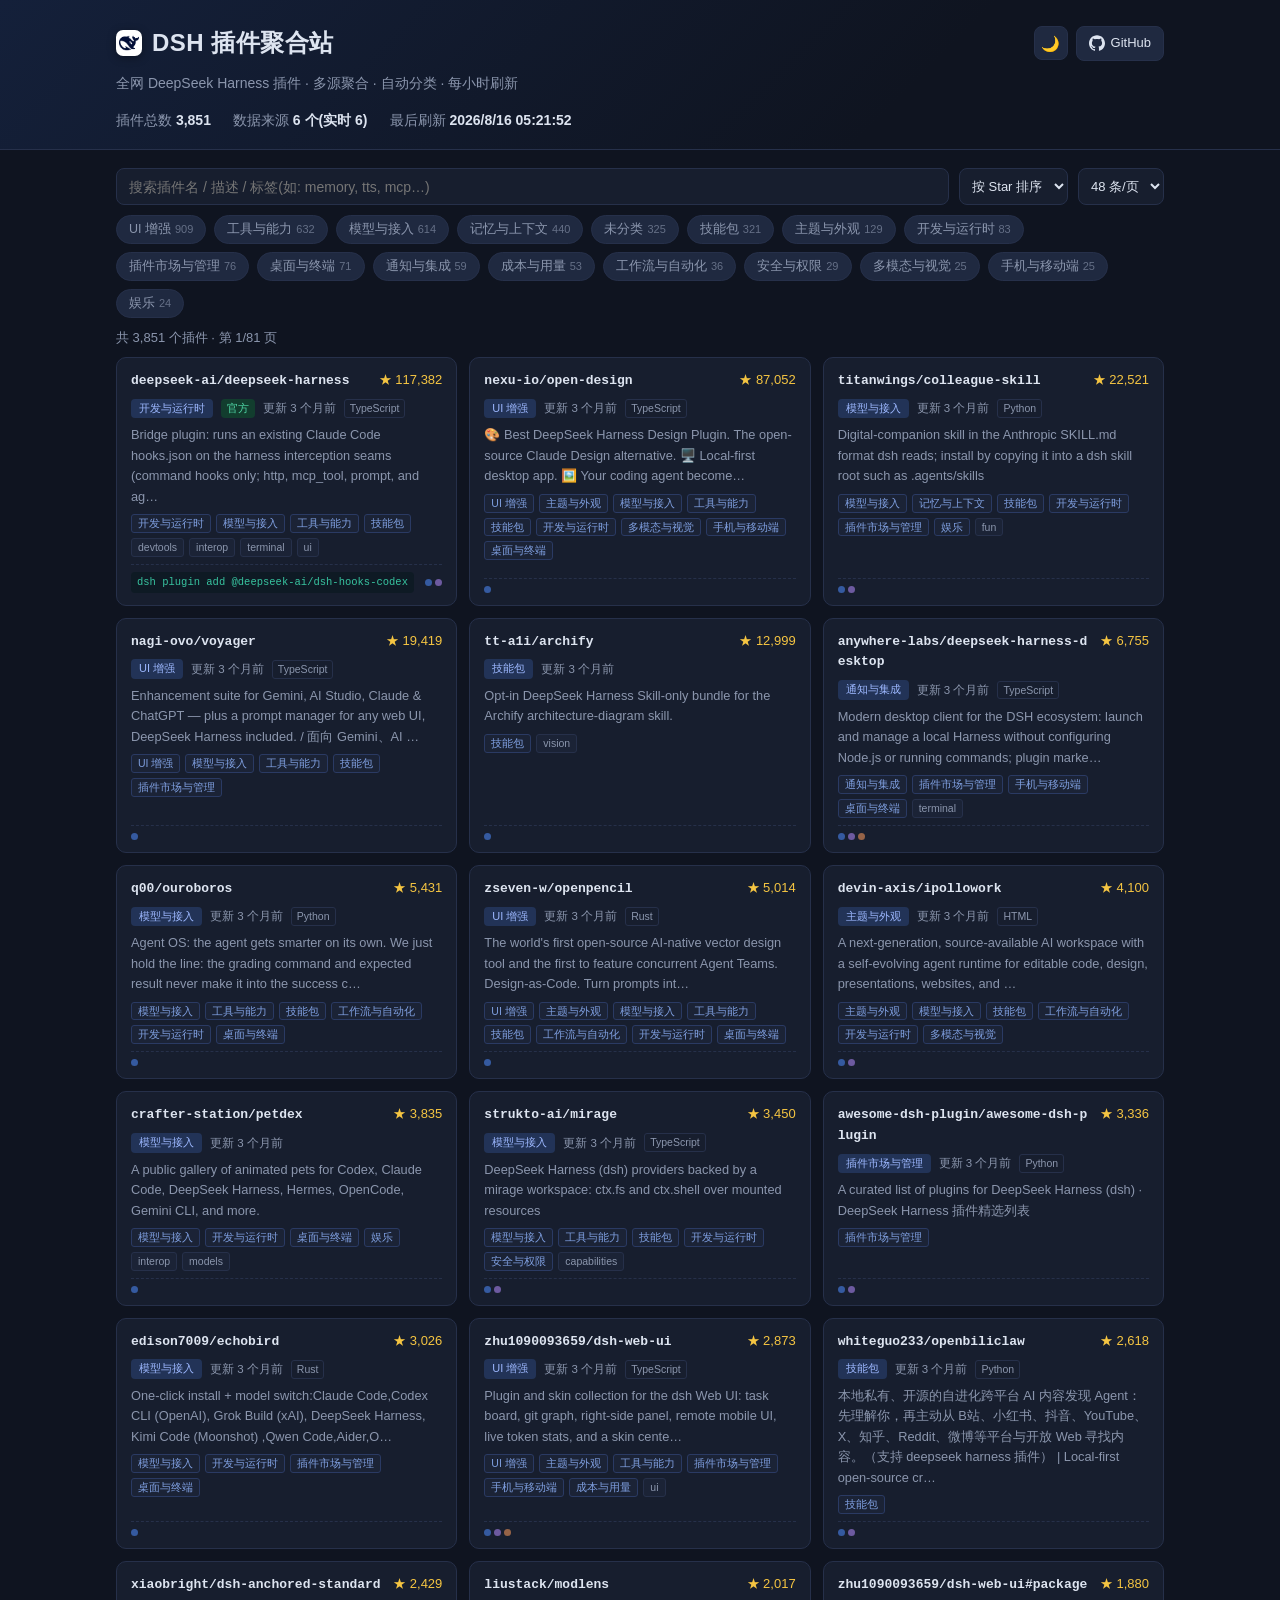
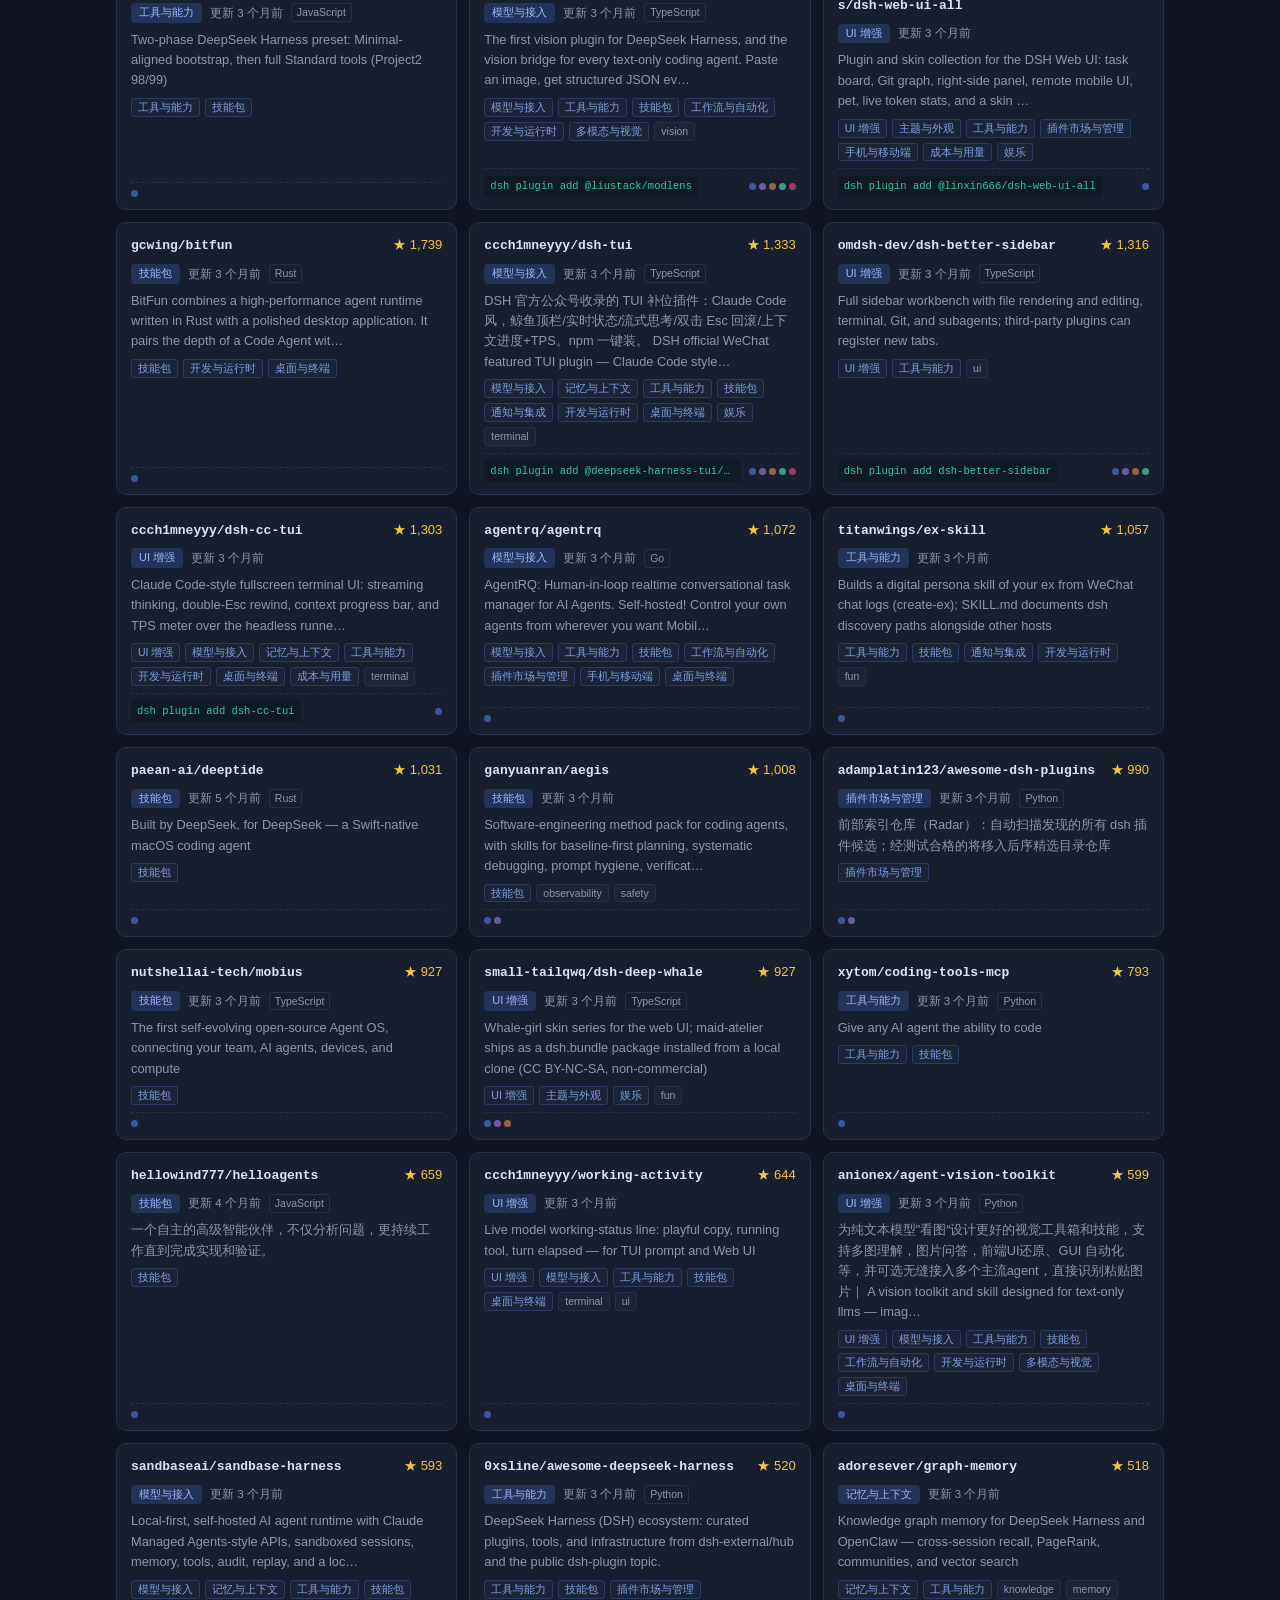
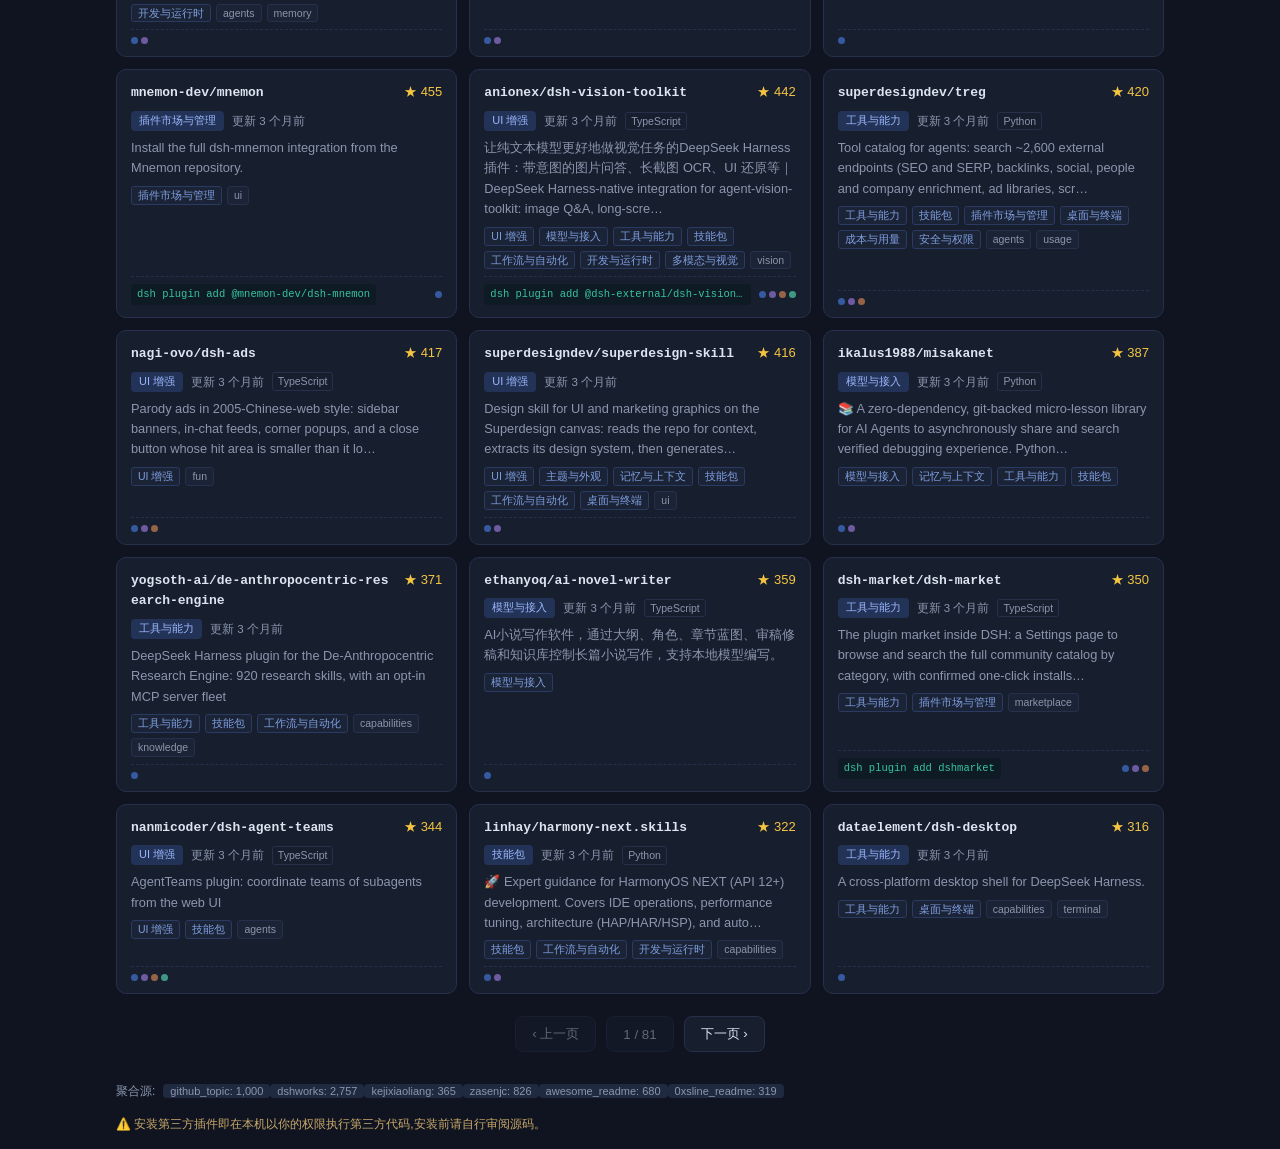
==== commit 510452d3: "fix: KV binding is a global var (typeof my_kv), not env.my_kv; set API region=china in CI" ====
--- a/.edgeone/assets/index.html
+++ b/.edgeone/assets/index.html
@@ -4,20 +4,20 @@
 <meta charset="UTF-8">
 <meta name="viewport" content="width=device-width, initial-scale=1.0">
 <title>DSH 插件聚合站 - DeepSeek Harness 插件大全 · 实时聚合检索</title>
-<meta name="description" content="聚合全网 3,842 个 DeepSeek Harness (dsh) 插件:自动分类、按 Star/更新时间排序、支持搜索。多数据源每小时刷新,发现最新 AI Agent 插件。">
+<meta name="description" content="聚合全网 3,851 个 DeepSeek Harness (dsh) 插件:自动分类、按 Star/更新时间排序、支持搜索。多数据源每小时刷新,发现最新 AI Agent 插件。">
 <meta name="keywords" content="dsh插件,DeepSeek Harness 插件,dsh plugin,DeepSeek 插件,AI Agent 插件,插件市场">
 <link rel="canonical" href="https://dsh-plugin-hub.hupc.site/">
 <meta property="og:type" content="website">
 <meta property="og:site_name" content="DSH 插件聚合站">
 <meta property="og:title" content="DSH 插件聚合站 - DeepSeek Harness 插件大全 · 实时聚合检索">
-<meta property="og:description" content="聚合全网 3,842 个 DeepSeek Harness (dsh) 插件:自动分类、按 Star/更新时间排序、支持搜索。多数据源每小时刷新,发现最新 AI Agent 插件。">
+<meta property="og:description" content="聚合全网 3,851 个 DeepSeek Harness (dsh) 插件:自动分类、按 Star/更新时间排序、支持搜索。多数据源每小时刷新,发现最新 AI Agent 插件。">
 <meta property="og:url" content="https://dsh-plugin-hub.hupc.site/">
 <meta property="og:image" content="https://dsh-plugin-hub.hupc.site/logo.png">
 <meta property="og:locale" content="zh_CN">
 <meta name="twitter:card" content="summary">
 <meta name="twitter:title" content="DSH 插件聚合站 - DeepSeek Harness 插件大全 · 实时聚合检索">
-<meta name="twitter:description" content="聚合全网 3,842 个 DeepSeek Harness (dsh) 插件:自动分类、按 Star/更新时间排序、支持搜索。多数据源每小时刷新,发现最新 AI Agent 插件。">
-<script type="application/ld+json">{"@context": "https://schema.org", "@graph": [{"@type": "WebSite", "name": "DSH 插件聚合站", "url": "https://dsh-plugin-hub.hupc.site/", "description": "聚合全网 3,842 个 DeepSeek Harness (dsh) 插件:自动分类、按 Star/更新时间排序、支持搜索。多数据源每小时刷新,发现最新 AI Agent 插件。", "inLanguage": "zh-CN"}, {"@type": "ItemList", "name": "热门 DSH 插件 Top 100", "itemListElement": [{"@type": "ListItem", "position": 1, "name": "deepseek-ai/deepseek-harness", "url": "https://github.com/deepseek-ai/deepseek-harness"}, {"@type": "ListItem", "position": 2, "name": "nexu-io/open-design", "url": "https://github.com/nexu-io/open-design"}, {"@type": "ListItem", "position": 3, "name": "titanwings/colleague-skill", "url": "https://github.com/titanwings/colleague-skill"}, {"@type": "ListItem", "position": 4, "name": "nagi-ovo/voyager", "url": "https://github.com/Nagi-ovo/voyager"}, {"@type": "ListItem", "position": 5, "name": "tt-a1i/archify", "url": "https://github.com/tt-a1i/archify"}, {"@type": "ListItem", "position": 6, "name": "anywhere-labs/deepseek-harness-desktop", "url": "https://github.com/anywhere-labs/deepseek-harness-desktop"}, {"@type": "ListItem", "position": 7, "name": "q00/ouroboros", "url": "https://github.com/Q00/ouroboros"}, {"@type": "ListItem", "position": 8, "name": "zseven-w/openpencil", "url": "https://github.com/ZSeven-W/openpencil"}, {"@type": "ListItem", "position": 9, "name": "devin-axis/ipollowork", "url": "https://github.com/Devin-AXIS/iPolloWork"}, {"@type": "ListItem", "position": 10, "name": "crafter-station/petdex", "url": "https://github.com/crafter-station/petdex"}, {"@type": "ListItem", "position": 11, "name": "strukto-ai/mirage", "url": "https://github.com/strukto-ai/mirage"}, {"@type": "ListItem", "position": 12, "name": "awesome-dsh-plugin/awesome-dsh-plugin", "url": "https://github.com/awesome-dsh-plugin/awesome-dsh-plugin"}, {"@type": "ListItem", "position": 13, "name": "edison7009/echobird", "url": "https://github.com/edison7009/EchoBird"}, {"@type": "ListItem", "position": 14, "name": "zhu1090093659/dsh-web-ui", "url": "https://github.com/zhu1090093659/dsh-web-ui"}, {"@type": "ListItem", "position": 15, "name": "whiteguo233/openbiliclaw", "url": "https://github.com/whiteguo233/OpenBiliClaw"}, {"@type": "ListItem", "position": 16, "name": "xiaobright/dsh-anchored-standard", "url": "https://github.com/xiaobright/dsh-anchored-standard"}, {"@type": "ListItem", "position": 17, "name": "liustack/modlens", "url": "https://github.com/liustack/modlens"}, {"@type": "ListItem", "position": 18, "name": "zhu1090093659/dsh-web-ui#packages/dsh-web-ui-all", "url": "https://github.com/zhu1090093659/dsh-web-ui/tree/main/packages/dsh-web-ui-all"}, {"@type": "ListItem", "position": 19, "name": "gcwing/bitfun", "url": "https://github.com/GCWing/BitFun"}, {"@type": "ListItem", "position": 20, "name": "ccch1mneyyy/dsh-tui", "url": "https://github.com/ccch1mneyyy/dsh-TUI"}, {"@type": "ListItem", "position": 21, "name": "omdsh-dev/dsh-better-sidebar", "url": "https://github.com/omdsh-dev/DSH-better-sidebar"}, {"@type": "ListItem", "position": 22, "name": "ccch1mneyyy/dsh-cc-tui", "url": "https://github.com/ccch1mneyyy/dsh-cc-tui"}, {"@type": "ListItem", "position": 23, "name": "agentrq/agentrq", "url": "https://github.com/agentrq/agentrq"}, {"@type": "ListItem", "position": 24, "name": "titanwings/ex-skill", "url": "https://github.com/titanwings/ex-skill"}, {"@type": "ListItem", "position": 25, "name": "paean-ai/deeptide", "url": "https://github.com/paean-ai/deeptide"}, {"@type": "ListItem", "position": 26, "name": "ganyuanran/aegis", "url": "https://github.com/GanyuanRan/Aegis"}, {"@type": "ListItem", "position": 27, "name": "adamplatin123/awesome-dsh-plugins", "url": "https://github.com/AdamPlatin123/awesome-dsh-plugins"}, {"@type": "ListItem", "position": 28, "name": "small-tailqwq/dsh-deep-whale", "url": "https://github.com/Small-tailqwq/dsh-deep-whale"}, {"@type": "ListItem", "position": 29, "name": "nutshellai-tech/mobius", "url": "https://github.com/nutshellai-tech/mobius"}, {"@type": "ListItem", "position": 30, "name": "xytom/coding-tools-mcp", "url": "https://github.com/xyTom/coding-tools-mcp"}, {"@type": "ListItem", "position": 31, "name": "hellowind777/helloagents", "url": "https://github.com/hellowind777/helloagents"}, {"@type": "ListItem", "position": 32, "name": "ccch1mneyyy/working-activity", "url": "https://github.com/ccch1mneyyy/working-activity"}, {"@type": "ListItem", "position": 33, "name": "anionex/agent-vision-toolkit", "url": "https://github.com/Anionex/agent-vision-toolkit"}, {"@type": "ListItem", "position": 34, "name": "sandbaseai/sandbase-harness", "url": "https://github.com/sandbaseai/sandbase-harness"}, {"@type": "ListItem", "position": 35, "name": "adoresever/graph-memory", "url": "https://github.com/adoresever/graph-memory"}, {"@type": "ListItem", "position": 36, "name": "0xsline/awesome-deepseek-harness", "url": "https://github.com/0xsline/awesome-deepseek-harness"}, {"@type": "ListItem", "position": 37, "name": "mnemon-dev/mnemon", "url": "https://github.com/mnemon-dev/mnemon"}, {"@type": "ListItem", "position": 38, "name": "anionex/dsh-vision-toolkit", "url": "https://github.com/Anionex/dsh-vision-toolkit"}, {"@type": "ListItem", "position": 39, "name": "superdesigndev/treg", "url": "https://github.com/superdesigndev/treg"}, {"@type": "ListItem", "position": 40, "name": "nagi-ovo/dsh-ads", "url": "https://github.com/Nagi-ovo/dsh-ads"}, {"@type": "ListItem", "position": 41, "name": "superdesigndev/superdesign-skill", "url": "https://github.com/superdesigndev/superdesign-skill"}, {"@type": "ListItem", "position": 42, "name": "ikalus1988/misakanet", "url": "https://github.com/Ikalus1988/MisakaNet"}, {"@type": "ListItem", "position": 43, "name": "yogsoth-ai/de-anthropocentric-research-engine", "url": "https://github.com/yogsoth-ai/de-anthropocentric-research-engine"}, {"@type": "ListItem", "position": 44, "name": "ethanyoq/ai-novel-writer", "url": "https://github.com/EthanYoQ/AI-Novel-Writer"}, {"@type": "ListItem", "position": 45, "name": "nanmicoder/dsh-agent-teams", "url": "https://github.com/NanmiCoder/dsh-agent-teams"}, {"@type": "ListItem", "position": 46, "name": "dsh-market/dsh-market", "url": "https://github.com/dsh-market/dsh-market"}, {"@type": "ListItem", "position": 47, "name": "linhay/harmony-next.skills", "url": "https://github.com/linhay/harmony-next.skills"}, {"@type": "ListItem", "position": 48, "name": "dataelement/dsh-desktop", "url": "https://github.com/dataelement/dsh-desktop"}, {"@type": "ListItem", "position": 49, "name": "pm-shawn/abu-cowork", "url": "https://github.com/PM-Shawn/Abu-Cowork"}, {"@type": "ListItem", "position": 50, "name": "text2future/flowix", "url": "https://github.com/text2future/flowix"}, {"@type": "ListItem", "position": 51, "name": "alaliqing/claude-paper", "url": "https://github.com/alaliqing/claude-paper"}, {"@type": "ListItem", "position": 52, "name": "cofy-x/axern", "url": "https://github.com/cofy-x/axern"}, {"@type": "ListItem", "position": 53, "name": "sepinetam/mcp-for-stata", "url": "https://github.com/SepineTam/mcp-for-stata"}, {"@type": "ListItem", "position": 54, "name": "morluto/rea", "url": "https://github.com/morluto/rea"}, {"@type": "ListItem", "position": 55, "name": "openma-ai/open-managed-agents", "url": "https://github.com/openma-ai/open-managed-agents"}, {"@type": "ListItem", "position": 56, "name": "h4dex/opc-nexus", "url": "https://github.com/h4dex/opc-nexus"}, {"@type": "ListItem", "position": 57, "name": "omdsh-dev/dsh-at-file", "url": "https://github.com/omdsh-dev/dsh-at-file"}, {"@type": "ListItem", "position": 58, "name": "vibeinging/deepseek-harness-desktop-app", "url": "https://github.com/vibeinging/deepseek-harness-desktop-app"}, {"@type": "ListItem", "position": 59, "name": "hust-open-atom-club/oh-dsh", "url": "https://github.com/hust-open-atom-club/oh-dsh"}, {"@type": "ListItem", "position": 60, "name": "ysr666/dsh-vision-router", "url": "https://github.com/ysr666/dsh-vision-router"}, {"@type": "ListItem", "position": 61, "name": "huiliyi37/dsh-tianshu-tui", "url": "https://github.com/huiliyi37/dsh-tianshu-tui"}, {"@type": "ListItem", "position": 62, "name": "vlln/whale-girl", "url": "https://github.com/vlln/whale-girl"}, {"@type": "ListItem", "position": 63, "name": "lum1104/dsh-browser", "url": "https://github.com/Lum1104/dsh-browser"}, {"@type": "ListItem", "position": 64, "name": "tinqiao-oss/engramory", "url": "https://github.com/tinqiao-oss/engramory"}, {"@type": "ListItem", "position": 65, "name": "bruc3van/awesome-dsh-plugin", "url": "https://github.com/bruc3van/awesome-dsh-plugin"}, {"@type": "ListItem", "position": 66, "name": "zhaoolee/notes", "url": "https://github.com/zhaoolee/notes"}, {"@type": "ListItem", "position": 67, "name": "ariestar/sivtr", "url": "https://github.com/Ariestar/sivtr"}, {"@type": "ListItem", "position": 68, "name": "humblebanana/open-record-replay", "url": "https://github.com/humblebanana/open-record-replay"}, {"@type": "ListItem", "position": 69, "name": "hewzhew/dsh-agent-rp", "url": "https://github.com/hewzhew/dsh-agent-rp"}, {"@type": "ListItem", "position": 70, "name": "nagi-ovo/dsh-visualize", "url": "https://github.com/Nagi-ovo/dsh-visualize"}, {"@type": "ListItem", "position": 71, "name": "drewnekota/cetus", "url": "https://github.com/drewnekota/cetus"}, {"@type": "ListItem", "position": 72, "name": "omdsh-dev/dsh-genui", "url": "https://github.com/omdsh-dev/dsh-genui"}, {"@type": "ListItem", "position": 73, "name": "liceses/dsh-gitbash-preset", "url": "https://github.com/liceses/dsh-gitbash-preset"}, {"@type": "ListItem", "position": 74, "name": "sikao-engine/kimix", "url": "https://github.com/Sikao-Engine/KimiX"}, {"@type": "ListItem", "position": 75, "name": "liustack/modsearch", "url": "https://github.com/liustack/modsearch"}, {"@type": "ListItem", "position": 76, "name": "nagi-ovo/dsh-find-plugins", "url": "https://github.com/Nagi-ovo/dsh-find-plugins"}, {"@type": "ListItem", "position": 77, "name": "vladimir-human/humanizer-ru", "url": "https://github.com/Vladimir-Human/humanizer-ru"}, {"@type": "ListItem", "position": 78, "name": "csyangwen/dsh-memory-evolve", "url": "https://github.com/csyangwen/dsh-memory-evolve"}, {"@type": "ListItem", "position": 79, "name": "chisaalter/deepseek-harness-desktop", "url": "https://github.com/ChisaAlter/Deepseek-Harness-Desktop"}, {"@type": "ListItem", "position": 80, "name": "hikariming/dshfind", "url": "https://github.com/hikariming/dshfind"}, {"@type": "ListItem", "position": 81, "name": "pulseaiclub/phi", "url": "https://github.com/pulseaiclub/phi"}, {"@type": "ListItem", "position": 82, "name": "zseven-w/dsh-openpencil", "url": "https://github.com/ZSeven-W/dsh-openpencil"}, {"@type": "ListItem", "position": 83, "name": "orziz/odai", "url": "https://github.com/orziz/odai"}, {"@type": "ListItem", "position": 84, "name": "taxueseek/argo", "url": "https://github.com/taxueseek/argo"}, {"@type": "ListItem", "position": 85, "name": "leslie-sss/seewxapkg", "url": "https://github.com/Leslie-SSS/seeWxapkg"}, {"@type": "ListItem", "position": 86, "name": "zhiyuan-fan/awesome-deepseek-harness-plugins", "url": "https://github.com/Zhiyuan-Fan/Awesome-DeepSeek-Harness-Plugins"}, {"@type": "ListItem", "position": 87, "name": "yjh051108/dsh-super-injector", "url": "https://github.com/yjh051108/dsh-super-injector"}, {"@type": "ListItem", "position": 88, "name": "bradegithub/dsh-plugins-marketplace", "url": "https://github.com/bradeGithub/DSH-Plugins-Marketplace"}, {"@type": "ListItem", "position": 89, "name": "labring/sealos-skills", "url": "https://github.com/labring/sealos-skills"}, {"@type": "ListItem", "position": 90, "name": "jayden-x-l/forkprobe", "url": "https://github.com/Jayden-X-L/forkprobe"}, {"@type": "ListItem", "position": 91, "name": "bruzwj/liang-saint-slider", "url": "https://github.com/BruzWJ/Liang-Saint-Slider"}, {"@type": "ListItem", "position": 92, "name": "zseven-w/dsh-noema", "url": "https://github.com/ZSeven-W/dsh-noema"}, {"@type": "ListItem", "position": 93, "name": "icetomoyo/dsh_workflow", "url": "https://github.com/icetomoyo/dsh_workflow"}, {"@type": "ListItem", "position": 94, "name": "nanmicoder/dsh-auto-mode", "url": "https://github.com/NanmiCoder/dsh-auto-mode"}, {"@type": "ListItem", "position": 95, "name": "omdsh-dev/dsh-annotation", "url": "https://github.com/omdsh-dev/dsh-annotation"}, {"@type": "ListItem", "position": 96, "name": "anionex/dsh-turn-rewind", "url": "https://github.com/Anionex/dsh-turn-rewind"}, {"@type": "ListItem", "position": 97, "name": "sanqi-normal/dsh-webui-market-plugin", "url": "https://github.com/Sanqi-normal/dsh-webui-market-plugin"}, {"@type": "ListItem", "position": 98, "name": "ayase34/gal-view", "url": "https://github.com/Ayase34/gal-view"}, {"@type": "ListItem", "position": 99, "name": "lyn-77/promentor", "url": "https://github.com/Lyn-77/ProMentor"}, {"@type": "ListItem", "position": 100, "name": "dominic789654/awesome-deepseek-harness", "url": "https://github.com/Dominic789654/awesome-deepseek-harness"}]}]}</script>
+<meta name="twitter:description" content="聚合全网 3,851 个 DeepSeek Harness (dsh) 插件:自动分类、按 Star/更新时间排序、支持搜索。多数据源每小时刷新,发现最新 AI Agent 插件。">
+<script type="application/ld+json">{"@context": "https://schema.org", "@graph": [{"@type": "WebSite", "name": "DSH 插件聚合站", "url": "https://dsh-plugin-hub.hupc.site/", "description": "聚合全网 3,851 个 DeepSeek Harness (dsh) 插件:自动分类、按 Star/更新时间排序、支持搜索。多数据源每小时刷新,发现最新 AI Agent 插件。", "inLanguage": "zh-CN"}, {"@type": "ItemList", "name": "热门 DSH 插件 Top 100", "itemListElement": [{"@type": "ListItem", "position": 1, "name": "deepseek-ai/deepseek-harness", "url": "https://github.com/deepseek-ai/deepseek-harness"}, {"@type": "ListItem", "position": 2, "name": "nexu-io/open-design", "url": "https://github.com/nexu-io/open-design"}, {"@type": "ListItem", "position": 3, "name": "titanwings/colleague-skill", "url": "https://github.com/titanwings/colleague-skill"}, {"@type": "ListItem", "position": 4, "name": "nagi-ovo/voyager", "url": "https://github.com/Nagi-ovo/voyager"}, {"@type": "ListItem", "position": 5, "name": "tt-a1i/archify", "url": "https://github.com/tt-a1i/archify"}, {"@type": "ListItem", "position": 6, "name": "anywhere-labs/deepseek-harness-desktop", "url": "https://github.com/anywhere-labs/deepseek-harness-desktop"}, {"@type": "ListItem", "position": 7, "name": "q00/ouroboros", "url": "https://github.com/Q00/ouroboros"}, {"@type": "ListItem", "position": 8, "name": "zseven-w/openpencil", "url": "https://github.com/ZSeven-W/openpencil"}, {"@type": "ListItem", "position": 9, "name": "devin-axis/ipollowork", "url": "https://github.com/Devin-AXIS/iPolloWork"}, {"@type": "ListItem", "position": 10, "name": "crafter-station/petdex", "url": "https://github.com/crafter-station/petdex"}, {"@type": "ListItem", "position": 11, "name": "strukto-ai/mirage", "url": "https://github.com/strukto-ai/mirage"}, {"@type": "ListItem", "position": 12, "name": "awesome-dsh-plugin/awesome-dsh-plugin", "url": "https://github.com/awesome-dsh-plugin/awesome-dsh-plugin"}, {"@type": "ListItem", "position": 13, "name": "edison7009/echobird", "url": "https://github.com/edison7009/EchoBird"}, {"@type": "ListItem", "position": 14, "name": "zhu1090093659/dsh-web-ui", "url": "https://github.com/zhu1090093659/dsh-web-ui"}, {"@type": "ListItem", "position": 15, "name": "whiteguo233/openbiliclaw", "url": "https://github.com/whiteguo233/OpenBiliClaw"}, {"@type": "ListItem", "position": 16, "name": "xiaobright/dsh-anchored-standard", "url": "https://github.com/xiaobright/dsh-anchored-standard"}, {"@type": "ListItem", "position": 17, "name": "liustack/modlens", "url": "https://github.com/liustack/modlens"}, {"@type": "ListItem", "position": 18, "name": "zhu1090093659/dsh-web-ui#packages/dsh-web-ui-all", "url": "https://github.com/zhu1090093659/dsh-web-ui/tree/main/packages/dsh-web-ui-all"}, {"@type": "ListItem", "position": 19, "name": "gcwing/bitfun", "url": "https://github.com/GCWing/BitFun"}, {"@type": "ListItem", "position": 20, "name": "ccch1mneyyy/dsh-tui", "url": "https://github.com/ccch1mneyyy/dsh-TUI"}, {"@type": "ListItem", "position": 21, "name": "omdsh-dev/dsh-better-sidebar", "url": "https://github.com/omdsh-dev/DSH-better-sidebar"}, {"@type": "ListItem", "position": 22, "name": "ccch1mneyyy/dsh-cc-tui", "url": "https://github.com/ccch1mneyyy/dsh-cc-tui"}, {"@type": "ListItem", "position": 23, "name": "agentrq/agentrq", "url": "https://github.com/agentrq/agentrq"}, {"@type": "ListItem", "position": 24, "name": "titanwings/ex-skill", "url": "https://github.com/titanwings/ex-skill"}, {"@type": "ListItem", "position": 25, "name": "paean-ai/deeptide", "url": "https://github.com/paean-ai/deeptide"}, {"@type": "ListItem", "position": 26, "name": "ganyuanran/aegis", "url": "https://github.com/GanyuanRan/Aegis"}, {"@type": "ListItem", "position": 27, "name": "adamplatin123/awesome-dsh-plugins", "url": "https://github.com/AdamPlatin123/awesome-dsh-plugins"}, {"@type": "ListItem", "position": 28, "name": "small-tailqwq/dsh-deep-whale", "url": "https://github.com/Small-tailqwq/dsh-deep-whale"}, {"@type": "ListItem", "position": 29, "name": "nutshellai-tech/mobius", "url": "https://github.com/nutshellai-tech/mobius"}, {"@type": "ListItem", "position": 30, "name": "xytom/coding-tools-mcp", "url": "https://github.com/xyTom/coding-tools-mcp"}, {"@type": "ListItem", "position": 31, "name": "hellowind777/helloagents", "url": "https://github.com/hellowind777/helloagents"}, {"@type": "ListItem", "position": 32, "name": "ccch1mneyyy/working-activity", "url": "https://github.com/ccch1mneyyy/working-activity"}, {"@type": "ListItem", "position": 33, "name": "anionex/agent-vision-toolkit", "url": "https://github.com/Anionex/agent-vision-toolkit"}, {"@type": "ListItem", "position": 34, "name": "sandbaseai/sandbase-harness", "url": "https://github.com/sandbaseai/sandbase-harness"}, {"@type": "ListItem", "position": 35, "name": "0xsline/awesome-deepseek-harness", "url": "https://github.com/0xsline/awesome-deepseek-harness"}, {"@type": "ListItem", "position": 36, "name": "adoresever/graph-memory", "url": "https://github.com/adoresever/graph-memory"}, {"@type": "ListItem", "position": 37, "name": "mnemon-dev/mnemon", "url": "https://github.com/mnemon-dev/mnemon"}, {"@type": "ListItem", "position": 38, "name": "anionex/dsh-vision-toolkit", "url": "https://github.com/Anionex/dsh-vision-toolkit"}, {"@type": "ListItem", "position": 39, "name": "superdesigndev/treg", "url": "https://github.com/superdesigndev/treg"}, {"@type": "ListItem", "position": 40, "name": "nagi-ovo/dsh-ads", "url": "https://github.com/Nagi-ovo/dsh-ads"}, {"@type": "ListItem", "position": 41, "name": "superdesigndev/superdesign-skill", "url": "https://github.com/superdesigndev/superdesign-skill"}, {"@type": "ListItem", "position": 42, "name": "ikalus1988/misakanet", "url": "https://github.com/Ikalus1988/MisakaNet"}, {"@type": "ListItem", "position": 43, "name": "yogsoth-ai/de-anthropocentric-research-engine", "url": "https://github.com/yogsoth-ai/de-anthropocentric-research-engine"}, {"@type": "ListItem", "position": 44, "name": "ethanyoq/ai-novel-writer", "url": "https://github.com/EthanYoQ/AI-Novel-Writer"}, {"@type": "ListItem", "position": 45, "name": "dsh-market/dsh-market", "url": "https://github.com/dsh-market/dsh-market"}, {"@type": "ListItem", "position": 46, "name": "nanmicoder/dsh-agent-teams", "url": "https://github.com/NanmiCoder/dsh-agent-teams"}, {"@type": "ListItem", "position": 47, "name": "linhay/harmony-next.skills", "url": "https://github.com/linhay/harmony-next.skills"}, {"@type": "ListItem", "position": 48, "name": "dataelement/dsh-desktop", "url": "https://github.com/dataelement/dsh-desktop"}, {"@type": "ListItem", "position": 49, "name": "pm-shawn/abu-cowork", "url": "https://github.com/PM-Shawn/Abu-Cowork"}, {"@type": "ListItem", "position": 50, "name": "text2future/flowix", "url": "https://github.com/text2future/flowix"}, {"@type": "ListItem", "position": 51, "name": "alaliqing/claude-paper", "url": "https://github.com/alaliqing/claude-paper"}, {"@type": "ListItem", "position": 52, "name": "cofy-x/axern", "url": "https://github.com/cofy-x/axern"}, {"@type": "ListItem", "position": 53, "name": "sepinetam/mcp-for-stata", "url": "https://github.com/SepineTam/mcp-for-stata"}, {"@type": "ListItem", "position": 54, "name": "morluto/rea", "url": "https://github.com/morluto/rea"}, {"@type": "ListItem", "position": 55, "name": "openma-ai/open-managed-agents", "url": "https://github.com/openma-ai/open-managed-agents"}, {"@type": "ListItem", "position": 56, "name": "h4dex/opc-nexus", "url": "https://github.com/h4dex/opc-nexus"}, {"@type": "ListItem", "position": 57, "name": "omdsh-dev/dsh-at-file", "url": "https://github.com/omdsh-dev/dsh-at-file"}, {"@type": "ListItem", "position": 58, "name": "vibeinging/deepseek-harness-desktop-app", "url": "https://github.com/vibeinging/deepseek-harness-desktop-app"}, {"@type": "ListItem", "position": 59, "name": "hust-open-atom-club/oh-dsh", "url": "https://github.com/hust-open-atom-club/oh-dsh"}, {"@type": "ListItem", "position": 60, "name": "ysr666/dsh-vision-router", "url": "https://github.com/ysr666/dsh-vision-router"}, {"@type": "ListItem", "position": 61, "name": "huiliyi37/dsh-tianshu-tui", "url": "https://github.com/huiliyi37/dsh-tianshu-tui"}, {"@type": "ListItem", "position": 62, "name": "vlln/whale-girl", "url": "https://github.com/vlln/whale-girl"}, {"@type": "ListItem", "position": 63, "name": "lum1104/dsh-browser", "url": "https://github.com/Lum1104/dsh-browser"}, {"@type": "ListItem", "position": 64, "name": "bruc3van/awesome-dsh-plugin", "url": "https://github.com/bruc3van/awesome-dsh-plugin"}, {"@type": "ListItem", "position": 65, "name": "tinqiao-oss/engramory", "url": "https://github.com/tinqiao-oss/engramory"}, {"@type": "ListItem", "position": 66, "name": "zhaoolee/notes", "url": "https://github.com/zhaoolee/notes"}, {"@type": "ListItem", "position": 67, "name": "ariestar/sivtr", "url": "https://github.com/Ariestar/sivtr"}, {"@type": "ListItem", "position": 68, "name": "humblebanana/open-record-replay", "url": "https://github.com/humblebanana/open-record-replay"}, {"@type": "ListItem", "position": 69, "name": "hewzhew/dsh-agent-rp", "url": "https://github.com/hewzhew/dsh-agent-rp"}, {"@type": "ListItem", "position": 70, "name": "nagi-ovo/dsh-visualize", "url": "https://github.com/Nagi-ovo/dsh-visualize"}, {"@type": "ListItem", "position": 71, "name": "omdsh-dev/dsh-genui", "url": "https://github.com/omdsh-dev/dsh-genui"}, {"@type": "ListItem", "position": 72, "name": "drewnekota/cetus", "url": "https://github.com/drewnekota/cetus"}, {"@type": "ListItem", "position": 73, "name": "liceses/dsh-gitbash-preset", "url": "https://github.com/liceses/dsh-gitbash-preset"}, {"@type": "ListItem", "position": 74, "name": "sikao-engine/kimix", "url": "https://github.com/Sikao-Engine/KimiX"}, {"@type": "ListItem", "position": 75, "name": "liustack/modsearch", "url": "https://github.com/liustack/modsearch"}, {"@type": "ListItem", "position": 76, "name": "nagi-ovo/dsh-find-plugins", "url": "https://github.com/Nagi-ovo/dsh-find-plugins"}, {"@type": "ListItem", "position": 77, "name": "vladimir-human/humanizer-ru", "url": "https://github.com/Vladimir-Human/humanizer-ru"}, {"@type": "ListItem", "position": 78, "name": "csyangwen/dsh-memory-evolve", "url": "https://github.com/csyangwen/dsh-memory-evolve"}, {"@type": "ListItem", "position": 79, "name": "chisaalter/deepseek-harness-desktop", "url": "https://github.com/ChisaAlter/Deepseek-Harness-Desktop"}, {"@type": "ListItem", "position": 80, "name": "hikariming/dshfind", "url": "https://github.com/hikariming/dshfind"}, {"@type": "ListItem", "position": 81, "name": "zseven-w/dsh-openpencil", "url": "https://github.com/ZSeven-W/dsh-openpencil"}, {"@type": "ListItem", "position": 82, "name": "orziz/odai", "url": "https://github.com/orziz/odai"}, {"@type": "ListItem", "position": 83, "name": "taxueseek/argo", "url": "https://github.com/taxueseek/argo"}, {"@type": "ListItem", "position": 84, "name": "leslie-sss/seewxapkg", "url": "https://github.com/Leslie-SSS/seeWxapkg"}, {"@type": "ListItem", "position": 85, "name": "yjh051108/dsh-super-injector", "url": "https://github.com/yjh051108/dsh-super-injector"}, {"@type": "ListItem", "position": 86, "name": "pulseaiclub/phi", "url": "https://github.com/pulseaiclub/phi"}, {"@type": "ListItem", "position": 87, "name": "bradegithub/dsh-plugins-marketplace", "url": "https://github.com/bradeGithub/DSH-Plugins-Marketplace"}, {"@type": "ListItem", "position": 88, "name": "labring/sealos-skills", "url": "https://github.com/labring/sealos-skills"}, {"@type": "ListItem", "position": 89, "name": "jayden-x-l/forkprobe", "url": "https://github.com/Jayden-X-L/forkprobe"}, {"@type": "ListItem", "position": 90, "name": "bruzwj/liang-saint-slider", "url": "https://github.com/BruzWJ/Liang-Saint-Slider"}, {"@type": "ListItem", "position": 91, "name": "zseven-w/dsh-noema", "url": "https://github.com/ZSeven-W/dsh-noema"}, {"@type": "ListItem", "position": 92, "name": "icetomoyo/dsh_workflow", "url": "https://github.com/icetomoyo/dsh_workflow"}, {"@type": "ListItem", "position": 93, "name": "nanmicoder/dsh-auto-mode", "url": "https://github.com/NanmiCoder/dsh-auto-mode"}, {"@type": "ListItem", "position": 94, "name": "omdsh-dev/dsh-annotation", "url": "https://github.com/omdsh-dev/dsh-annotation"}, {"@type": "ListItem", "position": 95, "name": "anionex/dsh-turn-rewind", "url": "https://github.com/Anionex/dsh-turn-rewind"}, {"@type": "ListItem", "position": 96, "name": "ayase34/gal-view", "url": "https://github.com/Ayase34/gal-view"}, {"@type": "ListItem", "position": 97, "name": "lyn-77/promentor", "url": "https://github.com/Lyn-77/ProMentor"}, {"@type": "ListItem", "position": 98, "name": "sanqi-normal/dsh-webui-market-plugin", "url": "https://github.com/Sanqi-normal/dsh-webui-market-plugin"}, {"@type": "ListItem", "position": 99, "name": "fufankeji/deepseek-harness-studio", "url": "https://github.com/fufankeji/deepseek-harness-studio"}, {"@type": "ListItem", "position": 100, "name": "dominic789654/awesome-deepseek-harness", "url": "https://github.com/Dominic789654/awesome-deepseek-harness"}]}]}</script>
 <link rel="icon" href="favicon.png">
 <script>try{document.documentElement.dataset.theme=localStorage.getItem('dsh-theme')||'dark'}catch(e){}</script>
 <link rel="stylesheet" href="style.css">
@@ -65,7 +65,7 @@
     <span id="result-count"></span>
   </div>
 
-  <section class="grid" id="grid"><article class="card"><div class="card-top"><a class="name" href="https://github.com/deepseek-ai/deepseek-harness">deepseek-ai/deepseek-harness</a><span class="star">★ 117,382</span></div><div class="meta"><span class="cat cat-dev">开发与运行时</span><span class="push">更新 2 天前</span></div><p class="desc">Bridge plugin: runs an existing Claude Code hooks.json on the harness interception seams (command hooks only; http, mcp_tool, prompt, and ag</p></article><article class="card"><div class="card-top"><a class="name" href="https://github.com/nexu-io/open-design">nexu-io/open-design</a><span class="star">★ 87,033</span></div><div class="meta"><span class="cat cat-ui">UI 增强</span><span class="push">更新 今天</span></div><p class="desc">🎨 Best DeepSeek Harness Design Plugin. The open-source Claude Design alternative. 🖥️ Local-first desktop app. 🖼️ Your coding agent becomes t</p></article><article class="card"><div class="card-top"><a class="name" href="https://github.com/titanwings/colleague-skill">titanwings/colleague-skill</a><span class="star">★ 22,521</span></div><div class="meta"><span class="cat cat-model">模型与接入</span><span class="push">更新 2 天前</span></div><p class="desc">Digital-companion skill in the Anthropic SKILL.md format dsh reads; install by copying it into a dsh skill root such as .agents/skills</p></article><article class="card"><div class="card-top"><a class="name" href="https://github.com/Nagi-ovo/voyager">nagi-ovo/voyager</a><span class="star">★ 19,411</span></div><div class="meta"><span class="cat cat-ui">UI 增强</span><span class="push">更新 今天</span></div><p class="desc">Enhancement suite for Gemini, AI Studio, Claude &amp; ChatGPT — plus a prompt manager for any web UI, DeepSeek Harness included. / 面向 Gemini、AI </p></article><article class="card"><div class="card-top"><a class="name" href="https://github.com/tt-a1i/archify">tt-a1i/archify</a><span class="star">★ 12,999</span></div><div class="meta"><span class="cat cat-skill">技能包</span><span class="push">更新 2 天前</span></div><p class="desc">Opt-in DeepSeek Harness Skill-only bundle for the Archify architecture-diagram skill.</p></article><article class="card"><div class="card-top"><a class="name" href="https://github.com/anywhere-labs/deepseek-harness-desktop">anywhere-labs/deepseek-harness-desktop</a><span class="star">★ 6,343</span></div><div class="meta"><span class="cat cat-notify">通知与集成</span><span class="push">更新 1 天前</span></div><p class="desc">Modern desktop client for the DSH ecosystem: launch and manage a local Harness without configuring Node.js or running commands; plugin marke</p></article><article class="card"><div class="card-top"><a class="name" href="https://github.com/Q00/ouroboros">q00/ouroboros</a><span class="star">★ 5,431</span></div><div class="meta"><span class="cat cat-model">模型与接入</span><span class="push">更新 今天</span></div><p class="desc">Agent OS: the agent gets smarter on its own. We just hold the line: the grading command and expected result never make it into the success c</p></article><article class="card"><div class="card-top"><a class="name" href="https://github.com/ZSeven-W/openpencil">zseven-w/openpencil</a><span class="star">★ 5,011</span></div><div class="meta"><span class="cat cat-ui">UI 增强</span><span class="push">更新 今天</span></div><p class="desc">The world&#x27;s first open-source AI-native vector design tool and the first to feature concurrent Agent Teams. Design-as-Code. Turn prompts int</p></article><article class="card"><div class="card-top"><a class="name" href="https://github.com/Devin-AXIS/iPolloWork">devin-axis/ipollowork</a><span class="star">★ 4,096</span></div><div class="meta"><span class="cat cat-theme">主题与外观</span><span class="push">更新 今天</span></div><p class="desc">A next-generation, source-available AI workspace with a self-evolving agent runtime for editable code, design, presentations, websites, and </p></article><article class="card"><div class="card-top"><a class="name" href="https://github.com/crafter-station/petdex">crafter-station/petdex</a><span class="star">★ 3,835</span></div><div class="meta"><span class="cat cat-model">模型与接入</span><span class="push">更新 2 天前</span></div><p class="desc">A public gallery of animated pets for Codex, Claude Code, DeepSeek Harness, Hermes, OpenCode, Gemini CLI, and more.</p></article><article class="card"><div class="card-top"><a class="name" href="https://github.com/strukto-ai/mirage">strukto-ai/mirage</a><span class="star">★ 3,448</span></div><div class="meta"><span class="cat cat-model">模型与接入</span><span class="push">更新 今天</span></div><p class="desc">DeepSeek Harness (dsh) providers backed by a mirage workspace: ctx.fs and ctx.shell over mounted resources</p></article><article class="card"><div class="card-top"><a class="name" href="https://github.com/awesome-dsh-plugin/awesome-dsh-plugin">awesome-dsh-plugin/awesome-dsh-plugin</a><span class="star">★ 3,264</span></div><div class="meta"><span class="cat cat-market">插件市场与管理</span><span class="push">更新 今天</span></div><p class="desc">A curated list of plugins for DeepSeek Harness (dsh) · DeepSeek Harness 插件精选列表</p></article><article class="card"><div class="card-top"><a class="name" href="https://github.com/edison7009/EchoBird">edison7009/echobird</a><span class="star">★ 3,024</span></div><div class="meta"><span class="cat cat-model">模型与接入</span><span class="push">更新 今天</span></div><p class="desc">One-click install + model switch:Claude Code,Codex CLI (OpenAI), Grok Build (xAI), DeepSeek Harness, Kimi Code (Moonshot) ,Qwen Code,Aider,O</p></article><article class="card"><div class="card-top"><a class="name" href="https://github.com/zhu1090093659/dsh-web-ui">zhu1090093659/dsh-web-ui</a><span class="star">★ 2,850</span></div><div class="meta"><span class="cat cat-ui">UI 增强</span><span class="push">更新 今天</span></div><p class="desc">Plugin and skin collection for the dsh Web UI: task board, git graph, right-side panel, remote mobile UI, live token stats, and a skin cente</p></article><article class="card"><div class="card-top"><a class="name" href="https://github.com/whiteguo233/OpenBiliClaw">whiteguo233/openbiliclaw</a><span class="star">★ 2,608</span></div><div class="meta"><span class="cat cat-skill">技能包</span><span class="push">更新 今天</span></div><p class="desc">本地私有、开源的自进化跨平台 AI 内容发现 Agent：先理解你，再主动从 B站、小红书、抖音、YouTube、X、知乎、Reddit、微博等平台与开放 Web 寻找内容。（支持 deepseek harness 插件） | Local-first open-source cr</p></article><article class="card"><div class="card-top"><a class="name" href="https://github.com/xiaobright/dsh-anchored-standard">xiaobright/dsh-anchored-standard</a><span class="star">★ 2,378</span></div><div class="meta"><span class="cat cat-tools">工具与能力</span><span class="push">更新 今天</span></div><p class="desc">Two-phase DeepSeek Harness preset: Minimal-aligned bootstrap, then full Standard tools (Project2 98/99)</p></article><article class="card"><div class="card-top"><a class="name" href="https://github.com/liustack/modlens">liustack/modlens</a><span class="star">★ 2,002</span></div><div class="meta"><span class="cat cat-model">模型与接入</span><span class="push">更新 今天</span></div><p class="desc">The first vision plugin for DeepSeek Harness, and the vision bridge for every text-only coding agent. Paste an image, get structured JSON ev</p></article><article class="card"><div class="card-top"><a class="name" href="https://github.com/zhu1090093659/dsh-web-ui/tree/main/packages/dsh-web-ui-all">zhu1090093659/dsh-web-ui#packages/dsh-web-ui-all</a><span class="star">★ 1,880</span></div><div class="meta"><span class="cat cat-ui">UI 增强</span><span class="push">更新 2 天前</span></div><p class="desc">Plugin and skin collection for the DSH Web UI: task board, Git graph, right-side panel, remote mobile UI, pet, live token stats, and a skin </p></article><article class="card"><div class="card-top"><a class="name" href="https://github.com/GCWing/BitFun">gcwing/bitfun</a><span class="star">★ 1,738</span></div><div class="meta"><span class="cat cat-skill">技能包</span><span class="push">更新 今天</span></div><p class="desc">BitFun combines a high-performance agent runtime written in Rust with a polished desktop application. It pairs the depth of a Code Agent wit</p></article><article class="card"><div class="card-top"><a class="name" href="https://github.com/ccch1mneyyy/dsh-TUI">ccch1mneyyy/dsh-tui</a><span class="star">★ 1,325</span></div><div class="meta"><span class="cat cat-model">模型与接入</span><span class="push">更新 今天</span></div><p class="desc">DSH 官方公众号收录的 TUI 补位插件：Claude Code 风，鲸鱼顶栏/实时状态/流式思考/双击 Esc 回滚/上下文进度+TPS。npm 一键装。  DSH official WeChat featured TUI plugin — Claude Code style</p></article><article class="card"><div class="card-top"><a class="name" href="https://github.com/omdsh-dev/DSH-better-sidebar">omdsh-dev/dsh-better-sidebar</a><span class="star">★ 1,316</span></div><div class="meta"><span class="cat cat-ui">UI 增强</span><span class="push">更新 今天</span></div><p class="desc">Full sidebar workbench with file rendering and editing, terminal, Git, and subagents; third-party plugins can register new tabs.</p></article><article class="card"><div class="card-top"><a class="name" href="https://github.com/ccch1mneyyy/dsh-cc-tui">ccch1mneyyy/dsh-cc-tui</a><span class="star">★ 1,303</span></div><div class="meta"><span class="cat cat-ui">UI 增强</span><span class="push">更新 今天</span></div><p class="desc">Claude Code-style fullscreen terminal UI: streaming thinking, double-Esc rewind, context progress bar, and TPS meter over the headless runne</p></article><article class="card"><div class="card-top"><a class="name" href="https://github.com/agentrq/agentrq">agentrq/agentrq</a><span class="star">★ 1,071</span></div><div class="meta"><span class="cat cat-model">模型与接入</span><span class="push">更新 今天</span></div><p class="desc">AgentRQ: Human-in-loop realtime conversational task manager for AI Agents. Self-hosted! Control your own agents from wherever you want Mobil</p></article><article class="card"><div class="card-top"><a class="name" href="https://github.com/titanwings/ex-skill">titanwings/ex-skill</a><span class="star">★ 1,057</span></div><div class="meta"><span class="cat cat-tools">工具与能力</span><span class="push">更新 3 天前</span></div><p class="desc">Builds a digital persona skill of your ex from WeChat chat logs (create-ex); SKILL.md documents dsh discovery paths alongside other hosts</p></article><article class="card"><div class="card-top"><a class="name" href="https://github.com/paean-ai/deeptide">paean-ai/deeptide</a><span class="star">★ 1,031</span></div><div class="meta"><span class="cat cat-skill">技能包</span><span class="push">更新 38 天前</span></div><p class="desc">Built by DeepSeek, for DeepSeek — a Swift-native macOS coding agent</p></article><article class="card"><div class="card-top"><a class="name" href="https://github.com/GanyuanRan/Aegis">ganyuanran/aegis</a><span class="star">★ 1,008</span></div><div class="meta"><span class="cat cat-skill">技能包</span><span class="push">更新 1 天前</span></div><p class="desc">Software-engineering method pack for coding agents, with skills for baseline-first planning, systematic debugging, prompt hygiene, verificat</p></article><article class="card"><div class="card-top"><a class="name" href="https://github.com/AdamPlatin123/awesome-dsh-plugins">adamplatin123/awesome-dsh-plugins</a><span class="star">★ 987</span></div><div class="meta"><span class="cat cat-market">插件市场与管理</span><span class="push">更新 今天</span></div><p class="desc">前部索引仓库（Radar）：自动扫描发现的所有 dsh 插件候选；经测试合格的将移入后序精选目录仓库</p></article><article class="card"><div class="card-top"><a class="name" href="https://github.com/Small-tailqwq/dsh-deep-whale">small-tailqwq/dsh-deep-whale</a><span class="star">★ 927</span></div><div class="meta"><span class="cat cat-ui">UI 增强</span><span class="push">更新 今天</span></div><p class="desc">Whale-girl skin series for the web UI; maid-atelier ships as a dsh.bundle package installed from a local clone (CC BY-NC-SA, non-commercial)</p></article><article class="card"><div class="card-top"><a class="name" href="https://github.com/nutshellai-tech/mobius">nutshellai-tech/mobius</a><span class="star">★ 927</span></div><div class="meta"><span class="cat cat-skill">技能包</span><span class="push">更新 2 天前</span></div><p class="desc">The first self-evolving open-source Agent OS, connecting your team, AI agents, devices, and compute</p></article><article class="card"><div class="card-top"><a class="name" href="https://github.com/xyTom/coding-tools-mcp">xytom/coding-tools-mcp</a><span class="star">★ 792</span></div><div class="meta"><span class="cat cat-tools">工具与能力</span><span class="push">更新 今天</span></div><p class="desc">Give any AI agent the ability to code</p></article><article class="card"><div class="card-top"><a class="name" href="https://github.com/hellowind777/helloagents">hellowind777/helloagents</a><span class="star">★ 659</span></div><div class="meta"><span class="cat cat-skill">技能包</span><span class="push">更新 17 天前</span></div><p class="desc">一个自主的高级智能伙伴，不仅分析问题，更持续工作直到完成实现和验证。</p></article><article class="card"><div class="card-top"><a class="name" href="https://github.com/ccch1mneyyy/working-activity">ccch1mneyyy/working-activity</a><span class="star">★ 644</span></div><div class="meta"><span class="cat cat-ui">UI 增强</span><span class="push">更新 1 天前</span></div><p class="desc">Live model working-status line: playful copy, running tool, turn elapsed — for TUI prompt and Web UI</p></article><article class="card"><div class="card-top"><a class="name" href="https://github.com/Anionex/agent-vision-toolkit">anionex/agent-vision-toolkit</a><span class="star">★ 599</span></div><div class="meta"><span class="cat cat-ui">UI 增强</span><span class="push">更新 2 天前</span></div><p class="desc">为纯文本模型&quot;看图“设计更好的视觉工具箱和技能，支持多图理解，图片问答，前端UI还原、GUI 自动化等，并可选无缝接入多个主流agent，直接识别粘贴图片｜ A vision toolkit and skill designed for text-only llms — imag</p></article><article class="card"><div class="card-top"><a class="name" href="https://github.com/sandbaseai/sandbase-harness">sandbaseai/sandbase-harness</a><span class="star">★ 593</span></div><div class="meta"><span class="cat cat-model">模型与接入</span><span class="push">更新 1 天前</span></div><p class="desc">Local-first, self-hosted AI agent runtime with Claude Managed Agents-style APIs, sandboxed sessions, memory, tools, audit, replay, and a loc</p></article><article class="card"><div class="card-top"><a class="name" href="https://github.com/adoresever/graph-memory">adoresever/graph-memory</a><span class="star">★ 518</span></div><div class="meta"><span class="cat cat-memory">记忆与上下文</span><span class="push">更新 2 天前</span></div><p class="desc">Knowledge graph memory for DeepSeek Harness and OpenClaw — cross-session recall, PageRank, communities, and vector search</p></article><article class="card"><div class="card-top"><a class="name" href="https://github.com/0xsline/awesome-deepseek-harness">0xsline/awesome-deepseek-harness</a><span class="star">★ 516</span></div><div class="meta"><span class="cat cat-tools">工具与能力</span><span class="push">更新 今天</span></div><p class="desc">DeepSeek Harness (DSH) ecosystem: curated plugins, tools, and infrastructure from dsh-external/hub and the public dsh-plugin topic.</p></article><article class="card"><div class="card-top"><a class="name" href="https://github.com/mnemon-dev/mnemon">mnemon-dev/mnemon</a><span class="star">★ 455</span></div><div class="meta"><span class="cat cat-market">插件市场与管理</span><span class="push">更新 1 天前</span></div><p class="desc">Install the full dsh-mnemon integration from the Mnemon repository.</p></article><article class="card"><div class="card-top"><a class="name" href="https://github.com/Anionex/dsh-vision-toolkit">anionex/dsh-vision-toolkit</a><span class="star">★ 449</span></div><div class="meta"><span class="cat cat-ui">UI 增强</span><span class="push">更新 今天</span></div><p class="desc">让纯文本模型更好地做视觉任务的DeepSeek Harness插件：带意图的图片问答、长截图 OCR、UI 还原等｜DeepSeek Harness-native integration for agent-vision-toolkit: image Q&amp;A, long-scre</p></article><article class="card"><div class="card-top"><a class="name" href="https://github.com/superdesigndev/treg">superdesigndev/treg</a><span class="star">★ 420</span></div><div class="meta"><span class="cat cat-tools">工具与能力</span><span class="push">更新 今天</span></div><p class="desc">Tool catalog for agents: search ~2,600 external endpoints (SEO and SERP, backlinks, social, people and company enrichment, ad libraries, scr</p></article><article class="card"><div class="card-top"><a class="name" href="https://github.com/Nagi-ovo/dsh-ads">nagi-ovo/dsh-ads</a><span class="star">★ 417</span></div><div class="meta"><span class="cat cat-ui">UI 增强</span><span class="push">更新 今天</span></div><p class="desc">Parody ads in 2005-Chinese-web style: sidebar banners, in-chat feeds, corner popups, and a close button whose hit area is smaller than it lo</p></article><article class="card"><div class="card-top"><a class="name" href="https://github.com/superdesigndev/superdesign-skill">superdesigndev/superdesign-skill</a><span class="star">★ 416</span></div><div class="meta"><span class="cat cat-ui">UI 增强</span><span class="push">更新 1 天前</span></div><p class="desc">Design skill for UI and marketing graphics on the Superdesign canvas: reads the repo for context, extracts its design system, then generates</p></article><article class="card"><div class="card-top"><a class="name" href="https://github.com/Ikalus1988/MisakaNet">ikalus1988/misakanet</a><span class="star">★ 387</span></div><div class="meta"><span class="cat cat-model">模型与接入</span><span class="push">更新 今天</span></div><p class="desc">📚 A zero-dependency, git-backed micro-lesson library for AI Agents to asynchronously share and search verified debugging experience. Python </p></article><article class="card"><div class="card-top"><a class="name" href="https://github.com/yogsoth-ai/de-anthropocentric-research-engine">yogsoth-ai/de-anthropocentric-research-engine</a><span class="star">★ 371</span></div><div class="meta"><span class="cat cat-tools">工具与能力</span><span class="push">更新 1 天前</span></div><p class="desc">DeepSeek Harness plugin for the De-Anthropocentric Research Engine: 920 research skills, with an opt-in MCP server fleet</p></article><article class="card"><div class="card-top"><a class="name" href="https://github.com/EthanYoQ/AI-Novel-Writer">ethanyoq/ai-novel-writer</a><span class="star">★ 358</span></div><div class="meta"><span class="cat cat-model">模型与接入</span><span class="push">更新 今天</span></div><p class="desc">AI小说写作软件，通过大纲、角色、章节蓝图、审稿修稿和知识库控制长篇小说写作，支持本地模型编写。</p></article><article class="card"><div class="card-top"><a class="name" href="https://github.com/NanmiCoder/dsh-agent-teams">nanmicoder/dsh-agent-teams</a><span class="star">★ 344</span></div><div class="meta"><span class="cat cat-ui">UI 增强</span><span class="push">更新 今天</span></div><p class="desc">AgentTeams plugin: coordinate teams of subagents from the web UI</p></article><article class="card"><div class="card-top"><a class="name" href="https://github.com/dsh-market/dsh-market">dsh-market/dsh-market</a><span class="star">★ 339</span></div><div class="meta"><span class="cat cat-tools">工具与能力</span><span class="push">更新 今天</span></div><p class="desc">The plugin market inside DSH: a Settings page to browse and search the full community catalog by category, with confirmed one-click installs</p></article><article class="card"><div class="card-top"><a class="name" href="https://github.com/linhay/harmony-next.skills">linhay/harmony-next.skills</a><span class="star">★ 322</span></div><div class="meta"><span class="cat cat-skill">技能包</span><span class="push">更新 1 天前</span></div><p class="desc">🚀 Expert guidance for HarmonyOS NEXT (API 12+) development. Covers IDE operations, performance tuning, architecture (HAP/HAR/HSP), and autom</p></article><article class="card"><div class="card-top"><a class="name" href="https://github.com/dataelement/dsh-desktop">dataelement/dsh-desktop</a><span class="star">★ 316</span></div><div class="meta"><span class="cat cat-tools">工具与能力</span><span class="push">更新 1 天前</span></div><p class="desc">A cross-platform desktop shell for DeepSeek Harness.</p></article><article class="card"><div class="card-top"><a class="name" href="https://github.com/PM-Shawn/Abu-Cowork">pm-shawn/abu-cowork</a><span class="star">★ 299</span></div><div class="meta"><span class="cat cat-model">模型与接入</span><span class="push">更新 2 天前</span></div><p class="desc">Open-source alternative to Claude Cowork — a local-first AI agent desktop app · multi-model · self-evolving skills · privacy-first</p></article><article class="card"><div class="card-top"><a class="name" href="https://github.com/text2future/flowix">text2future/flowix</a><span class="star">★ 288</span></div><div class="meta"><span class="cat cat-model">模型与接入</span><span class="push">更新 今天</span></div><p class="desc">Notes for you, Memory for your agents.</p></article><article class="card"><div class="card-top"><a class="name" href="https://github.com/alaliqing/claude-paper">alaliqing/claude-paper</a><span class="star">★ 282</span></div><div class="meta"><span class="cat cat-model">模型与接入</span><span class="push">更新 134 天前</span></div><p class="desc">📚 Claude Code plugin that automates research papers study with automatic material generation, code demonstrations, and interactive web viewe</p></article><article class="card"><div class="card-top"><a class="name" href="https://github.com/cofy-x/axern">cofy-x/axern</a><span class="star">★ 252</span></div><div class="meta"><span class="cat cat-skill">技能包</span><span class="push">更新 2 天前</span></div><p class="desc">Open-source sandboxes for AI agents, untrusted code execution, and durable services.</p></article><article class="card"><div class="card-top"><a class="name" href="https://github.com/SepineTam/mcp-for-stata">sepinetam/mcp-for-stata</a><span class="star">★ 239</span></div><div class="meta"><span class="cat cat-tools">工具与能力</span><span class="push">更新 2 天前</span></div><p class="desc">A MCP server for Stata to integrate Stata into your agent.</p></article><article class="card"><div class="card-top"><a class="name" href="https://github.com/morluto/rea">morluto/rea</a><span class="star">★ 239</span></div><div class="meta"><span class="cat cat-model">模型与接入</span><span class="push">更新 4 天前</span></div><p class="desc">Reverse engineer anything with agents, from app behavior down to native binaries.</p></article><article class="card"><div class="card-top"><a class="name" href="https://github.com/openma-ai/open-managed-agents">openma-ai/open-managed-agents</a><span class="star">★ 230</span></div><div class="meta"><span class="cat cat-model">模型与接入</span><span class="push">更新 5 天前</span></div><p class="desc">Open-source Claude Managed Agents API implementation and self-hosted Claude Tag-style agent runtime. Drop-in compatible; runs on Cloudflare </p></article><article class="card"><div class="card-top"><a class="name" href="https://github.com/h4dex/opc-nexus">h4dex/opc-nexus</a><span class="star">★ 228</span></div><div class="meta"><span class="cat cat-skill">技能包</span><span class="push">更新 今天</span></div><p class="desc">开源的企业版的数字员工工作台, OPC-Nexus（One Person Company Nexus）是一款本地优先的桌面 AI Agent 管理器。它为单人公司 / 独立开发者提供统一的 AI 数字员工管理平台 —— 从 Agent 创建、任务编排、多引擎接入，到消息渠道集成、</p></article><article class="card"><div class="card-top"><a class="name" href="https://github.com/omdsh-dev/dsh-at-file">omdsh-dev/dsh-at-file</a><span class="star">★ 227</span></div><div class="meta"><span class="cat cat-ui">UI 增强</span><span class="push">更新 1 天前</span></div><p class="desc">Codex-style @file mentions for DeepSeek Harness: search workspace files in the composer and attach their contents to prompts.</p></article><article class="card"><div class="card-top"><a class="name" href="https://github.com/vibeinging/deepseek-harness-desktop-app">vibeinging/deepseek-harness-desktop-app</a><span class="star">★ 202</span></div><div class="meta"><span class="cat cat-memory">记忆与上下文</span><span class="push">更新 1 天前</span></div><p class="desc">Session-scoped DeepSeek Harness Desktop App capabilities for the current DSH Web profile</p></article><article class="card"><div class="card-top"><a class="name" href="https://github.com/hust-open-atom-club/oh-dsh">hust-open-atom-club/oh-dsh</a><span class="star">★ 197</span></div><div class="meta"><span class="cat cat-ui">UI 增强</span><span class="push">更新 今天</span></div><p class="desc">Community distribution bundling TUI, desktop, and web UI surfaces with layered installation, pinned to an exact harness revision via dsh-sou</p></article><article class="card"><div class="card-top"><a class="name" href="https://github.com/ysr666/dsh-vision-router">ysr666/dsh-vision-router</a><span class="star">★ 179</span></div><div class="meta"><span class="cat cat-model">模型与接入</span><span class="push">更新 今天</span></div><p class="desc">Eyes for text-only DeepSeek Harness agents: built-in free vision chain (no key) + pixel-level vision tools (Q&amp;A, grounding, crop, pixel diff</p></article><article class="card"><div class="card-top"><a class="name" href="https://github.com/huiliyi37/dsh-tianshu-tui">huiliyi37/dsh-tianshu-tui</a><span class="star">★ 175</span></div><div class="meta"><span class="cat cat-ui">UI 增强</span><span class="push">更新 今天</span></div><p class="desc">dsh-tianshu-tui — DeepSeek Harness terminal UI +harness workflow。是官方 DeepSeek Harness 上的交互式终端 UI 插件。渲染核心从本仓库自研的harness agent  Tianshu-Tui 演进</p></article><article class="card"><div class="card-top"><a class="name" href="https://github.com/vlln/whale-girl">vlln/whale-girl</a><span class="star">★ 173</span></div><div class="meta"><span class="cat cat-memory">记忆与上下文</span><span class="push">更新 今天</span></div><p class="desc">Desktop-pet companion for the web GUI (QQ-pet style): draggable, feedable, levels up with session activity; migrated from the removed .dsh-p</p></article><article class="card"><div class="card-top"><a class="name" href="https://github.com/Lum1104/dsh-browser">lum1104/dsh-browser</a><span class="star">★ 170</span></div><div class="meta"><span class="cat cat-ui">UI 增强</span><span class="push">更新 今天</span></div><p class="desc">dsh plugin: Chrome sidebar extension that lets DSH operate your browser directly—no vision capabilities required. dsh 插件：一款 Chrome 侧边栏扩展程序，可</p></article><article class="card"><div class="card-top"><a class="name" href="https://github.com/tinqiao-oss/engramory">tinqiao-oss/engramory</a><span class="star">★ 154</span></div><div class="meta"><span class="cat cat-model">模型与接入</span><span class="push">更新 今天</span></div><p class="desc">A portable memory protocol for AI agents — load it as standing rules; a curation discipline + reference spec + optional cap hook.</p></article><article class="card"><div class="card-top"><a class="name" href="https://github.com/bruc3van/awesome-dsh-plugin">bruc3van/awesome-dsh-plugin</a><span class="star">★ 153</span></div><div class="meta"><span class="cat cat-market">插件市场与管理</span><span class="push">更新 今天</span></div><p class="desc">用 30 秒找到适合你的 DeepSeek Harness 插件。 不只是仓库列表：这里告诉你插件解决什么问题、适合谁，以及从哪里开始。</p></article><article class="card"><div class="card-top"><a class="name" href="https://github.com/zhaoolee/notes">zhaoolee/notes</a><span class="star">★ 141</span></div><div class="meta"><span class="cat cat-tools">工具与能力</span><span class="push">更新 今天</span></div><p class="desc">Export DSH conversations as Smartisan Notes-style PNGs, or create and update Markdown notes in a configured account-scoped workspace.</p></article><article class="card"><div class="card-top"><a class="name" href="https://github.com/Ariestar/sivtr">ariestar/sivtr</a><span class="star">★ 135</span></div><div class="meta"><span class="cat cat-memory">记忆与上下文</span><span class="push">更新 今天</span></div><p class="desc">A unified agent memory workspace for human and agent</p></article><article class="card"><div class="card-top"><a class="name" href="https://github.com/humblebanana/open-record-replay">humblebanana/open-record-replay</a><span class="star">★ 134</span></div><div class="meta"><span class="cat cat-ui">UI 增强</span><span class="push">更新 54 天前</span></div><p class="desc">Open-source macOS record-and-replay workflow recorder for computer use agents. Captures mouse, keyboard, and UI events as structured traces </p></article><article class="card"><div class="card-top"><a class="name" href="https://github.com/hewzhew/dsh-agent-rp">hewzhew/dsh-agent-rp</a><span class="star">★ 130</span></div><div class="meta"><span class="cat cat-skill">技能包</span><span class="push">更新 1 天前</span></div><p class="desc">SillyTavern migration and next-generation Agent RP for DSH</p></article><article class="card"><div class="card-top"><a class="name" href="https://github.com/Nagi-ovo/dsh-visualize">nagi-ovo/dsh-visualize</a><span class="star">★ 126</span></div><div class="meta"><span class="cat cat-ui">UI 增强</span><span class="push">更新 今天</span></div><p class="desc">Generative UI in conversation: a visualize tool plus companion skill renders interactive HTML cards in sandboxed frames with streaming previ</p></article><article class="card"><div class="card-top"><a class="name" href="https://github.com/drewnekota/cetus">drewnekota/cetus</a><span class="star">★ 114</span></div><div class="meta"><span class="cat cat-cost">成本与用量</span><span class="push">更新 2 天前</span></div><p class="desc">DSH Companion 的本地网关插件：把宿主 ApiProxy 暴露为 127.0.0.1 上的 HTTP + SSE（token 鉴权），供桌面壳驱动会话</p></article><article class="card"><div class="card-top"><a class="name" href="https://github.com/omdsh-dev/dsh-genui">omdsh-dev/dsh-genui</a><span class="star">★ 113</span></div><div class="meta"><span class="cat cat-ui">UI 增强</span><span class="push">更新 今天</span></div><p class="desc">GenUI for DeepSeek Harness: interactive UI components rendered inline in assistant replies via the dsh-ui fence — layout, charts, plots, for</p></article><article class="card"><div class="card-top"><a class="name" href="https://github.com/liceses/dsh-gitbash-preset">liceses/dsh-gitbash-preset</a><span class="star">★ 105</span></div><div class="meta"><span class="cat cat-tools">工具与能力</span><span class="push">更新 1 天前</span></div><p class="desc">DeepSeek Harness plugin: installs the &#x27;minimal-gitbash&#x27; agent preset — the Windows variant of the shipped minimal preset that routes the bas</p></article><article class="card"><div class="card-top"><a class="name" href="https://github.com/Sikao-Engine/KimiX">sikao-engine/kimix</a><span class="star">★ 105</span></div><div class="meta"><span class="cat cat-skill">技能包</span><span class="push">更新 今天</span></div><p class="desc">The next-gen lightweight coding agent cli</p></article><article class="card"><div class="card-top"><a class="name" href="https://github.com/liustack/modsearch">liustack/modsearch</a><span class="star">★ 105</span></div><div class="meta"><span class="cat cat-model">模型与接入</span><span class="push">更新 今天</span></div><p class="desc">The web plugin for DeepSeek Harness, and the search bridge for every text-only coding agent. Ask the web or X, get structured JSON evidence </p></article><article class="card"><div class="card-top"><a class="name" href="https://github.com/Nagi-ovo/dsh-find-plugins">nagi-ovo/dsh-find-plugins</a><span class="star">★ 102</span></div><div class="meta"><span class="cat cat-skill">技能包</span><span class="push">更新 1 天前</span></div><p class="desc">Skill that discovers and installs dsh plugins from the GitHub dsh-plugin topic, verifying install method from repo manifests; copy skills/fi</p></article><article class="card"><div class="card-top"><a class="name" href="https://github.com/Vladimir-Human/humanizer-ru">vladimir-human/humanizer-ru</a><span class="star">★ 100</span></div><div class="meta"><span class="cat cat-model">模型与接入</span><span class="push">更新 今天</span></div><p class="desc">Скилл для ИИ-агентов: находит и убирает следы машинной генерации из русского текста. 38 паттернов, 39 regex-маркеров с реестром доказательст</p></article><article class="card"><div class="card-top"><a class="name" href="https://github.com/csyangwen/dsh-memory-evolve">csyangwen/dsh-memory-evolve</a><span class="star">★ 93</span></div><div class="meta"><span class="cat cat-ui">UI 增强</span><span class="push">更新 2 天前</span></div><p class="desc">为 DeepSeek Harness 带来分层记忆（全局 / 用户 / 项目 / GIT 分支 / 每日）与自我进化（经验沉淀 + 技能自动创建）和技能管理、待办管理、CLI 调度（kimi/codex/grok/hermes 等外部 AI 统一调度）、临时信息便签，带 WebU</p></article><article class="card"><div class="card-top"><a class="name" href="https://github.com/ChisaAlter/Deepseek-Harness-Desktop">chisaalter/deepseek-harness-desktop</a><span class="star">★ 91</span></div><div class="meta"><span class="cat cat-ui">UI 增强</span><span class="push">更新 今天</span></div><p class="desc">DSH桌面端，支持主题和背景图等多种个性化配置。Electron desktop shell for DeepSeek Harness web UI</p></article><article class="card"><div class="card-top"><a class="name" href="https://github.com/hikariming/dshfind">hikariming/dshfind</a><span class="star">★ 89</span></div><div class="meta"><span class="cat cat-market">插件市场与管理</span><span class="push">更新 今天</span></div><p class="desc">DSH (DeepSeek Harness) 原理学习、插件市场与最佳实践 · Learn DSH principles, plugin marketplace &amp; best practices</p></article><article class="card"><div class="card-top"><a class="name" href="https://github.com/pulseaiclub/phi">pulseaiclub/phi</a><span class="star">★ 88</span></div><div class="meta"><span class="cat cat-model">模型与接入</span><span class="push">更新 今天</span></div><p class="desc">a coding Agent from pi. ∞ providers, sub-agents, hashline edits, and a permission gate, deepseek-tui</p></article><article class="card"><div class="card-top"><a class="name" href="https://github.com/ZSeven-W/dsh-openpencil">zseven-w/dsh-openpencil</a><span class="star">★ 86</span></div><div class="meta"><span class="cat cat-ui">UI 增强</span><span class="push">更新 1 天前</span></div><p class="desc">OpenPencil design preview and editing inside the web UI</p></article><article class="card"><div class="card-top"><a class="name" href="https://github.com/orziz/odai">orziz/odai</a><span class="star">★ 84</span></div><div class="meta"><span class="cat cat-skill">技能包</span><span class="push">更新 今天</span></div><p class="desc">AI agent 通用任务治理框架：对齐目标与事实，规划和调度能力，守住授权与风险边界，治理任务执行到真实验收与交付。Governance framework for evidence-driven planning, orchestration, and verified de</p></article><article class="card"><div class="card-top"><a class="name" href="https://github.com/taxueseek/argo">taxueseek/argo</a><span class="star">★ 83</span></div><div class="meta"><span class="cat cat-tools">工具与能力</span><span class="push">更新 2 天前</span></div><p class="desc">Agent-first multilingual search and evidence-verification skill routing 120+ engines with vertical sources and MCP entry points; SKILL.md at</p></article><article class="card"><div class="card-top"><a class="name" href="https://github.com/Leslie-SSS/seeWxapkg">leslie-sss/seewxapkg</a><span class="star">★ 83</span></div><div class="meta"><span class="cat cat-notify">通知与集成</span><span class="push">更新 今天</span></div><p class="desc">极简实用的微信小程序反编译 Web 工具</p></article><article class="card"><div class="card-top"><a class="name" href="https://github.com/Zhiyuan-Fan/Awesome-DeepSeek-Harness-Plugins">zhiyuan-fan/awesome-deepseek-harness-plugins</a><span class="star">★ 77</span></div><div class="meta"><span class="cat cat-tools">工具与能力</span><span class="push">更新 今天</span></div><p class="desc">Curated DeepSeek Harness (DSH) plugins, extensions, tools, skills, clients, runtimes, integrations, and verified references — English and Ch</p></article><article class="card"><div class="card-top"><a class="name" href="https://github.com/yjh051108/dsh-super-injector">yjh051108/dsh-super-injector</a><span class="star">★ 75</span></div><div class="meta"><span class="cat cat-dev">开发与运行时</span><span class="push">更新 1 天前</span></div><p class="desc">Runtime injector for local DSH plugin packages with hot reload and a settings-page manager.</p></article><article class="card"><div class="card-top"><a class="name" href="https://github.com/bradeGithub/DSH-Plugins-Marketplace">bradegithub/dsh-plugins-marketplace</a><span class="star">★ 70</span></div><div class="meta"><span class="cat cat-skill">技能包</span><span class="push">更新 今天</span></div><p class="desc">DSH插件市场 / DSH Plugin Marketplace: 在 DeepSeek Harness Web GUI 中一键浏览、安装与更新 GitHub topic:dsh-plugin 的全部插件 | browse, install &amp; update all GitHub</p></article><article class="card"><div class="card-top"><a class="name" href="https://github.com/labring/sealos-skills">labring/sealos-skills</a><span class="star">★ 70</span></div><div class="meta"><span class="cat cat-skill">技能包</span><span class="push">更新 2 天前</span></div><p class="desc">DeepSeek Harness bundle that registers the Sealos skill pack on ctx.skills.</p></article><article class="card"><div class="card-top"><a class="name" href="https://github.com/Jayden-X-L/forkprobe">jayden-x-l/forkprobe</a><span class="star">★ 66</span></div><div class="meta"><span class="cat cat-skill">技能包</span><span class="push">更新 2 天前</span></div><p class="desc">Native DeepSeek Harness plugin for comparing AI Skills on the same task and choosing a winner from a local ForkProbe report.</p></article><article class="card"><div class="card-top"><a class="name" href="https://github.com/BruzWJ/Liang-Saint-Slider">bruzwj/liang-saint-slider</a><span class="star">★ 64</span></div><div class="meta"><span class="cat cat-ui">UI 增强</span><span class="push">更新 2 天前</span></div><p class="desc">滑动变祖器 — the liang-intensity-calibrator as the DeepSeek Harness model + thinking-effort slider. Clicking the composer&#x27;s model seat opens the </p></article><article class="card"><div class="card-top"><a class="name" href="https://github.com/ZSeven-W/dsh-noema">zseven-w/dsh-noema</a><span class="star">★ 60</span></div><div class="meta"><span class="cat cat-memory">记忆与上下文</span><span class="push">更新 1 天前</span></div><p class="desc">Noema long-term memory for DSH: durable, inspectable agent memory with recall tools and a settings page.</p></article><article class="card"><div class="card-top"><a class="name" href="https://github.com/icetomoyo/dsh_workflow">icetomoyo/dsh_workflow</a><span class="star">★ 60</span></div><div class="meta"><span class="cat cat-skill">技能包</span><span class="push">更新 2 天前</span></div><p class="desc">Workflow layer that upgrades one-shot multi-agent dispatch into savable, governable, observable, and resumable workflows</p></article><article class="card"><div class="card-top"><a class="name" href="https://github.com/NanmiCoder/dsh-auto-mode">nanmicoder/dsh-auto-mode</a><span class="star">★ 59</span></div><div class="meta"><span class="cat cat-security">安全与权限</span><span class="push">更新 1 天前</span></div><p class="desc">Fail-closed automatic permission policy for DeepSeek Harness.</p></article><article class="card"><div class="card-top"><a class="name" href="https://github.com/omdsh-dev/dsh-annotation">omdsh-dev/dsh-annotation</a><span class="star">★ 57</span></div><div class="meta"><span class="cat cat-model">模型与接入</span><span class="push">更新 今天</span></div><p class="desc">DSH Web selection-annotation plugin: select assistant text, annotate (optional), and press Enter to send the annotation block with your mess</p></article><article class="card"><div class="card-top"><a class="name" href="https://github.com/Anionex/dsh-turn-rewind">anionex/dsh-turn-rewind</a><span class="star">★ 56</span></div><div class="meta"><span class="cat cat-skill">技能包</span><span class="push">更新 1 天前</span></div><p class="desc">deepseek harness对话和代码状态回退插件 | DSH — rewind conversation and workspace state, powered by a persistent Change Ledger</p></article><article class="card"><div class="card-top"><a class="name" href="https://github.com/Sanqi-normal/dsh-webui-market-plugin">sanqi-normal/dsh-webui-market-plugin</a><span class="star">★ 55</span></div><div class="meta"><span class="cat cat-ui">UI 增强</span><span class="push">更新 今天</span></div><p class="desc">dsh Web GUI 社区插件市场：浏览 awesome-dsh-plugin.com 插件目录，一键安装/卸载到 profile。Community plugin market for the DeepSeek Harness (dsh) web GUI: browse, i</p></article><article class="card"><div class="card-top"><a class="name" href="https://github.com/Ayase34/gal-view">ayase34/gal-view</a><span class="star">★ 55</span></div><div class="meta"><span class="cat cat-fun">娱乐</span><span class="push">更新 今天</span></div><p class="desc">DSH Web GUI 会话页的 GAL 视窗：Galgame 风格对话视图 + 场景元素可视化编辑器</p></article><article class="card"><div class="card-top"><a class="name" href="https://github.com/Lyn-77/ProMentor">lyn-77/promentor</a><span class="star">★ 55</span></div><div class="meta"><span class="cat cat-skill">技能包</span><span class="push">更新 2 天前</span></div><p class="desc">ProMentor 是一个 AI Coding Agent Skill。装上它，你的 AI 编程助手立刻化身为导师——扫描项目架构、生成阶梯式 Chapter、带你手写核心逻辑、自动判题、AI Code Review。</p></article><article class="card"><div class="card-top"><a class="name" href="https://github.com/Dominic789654/awesome-deepseek-harness">dominic789654/awesome-deepseek-harness</a><span class="star">★ 51</span></div><div class="meta"><span class="cat cat-ui">UI 增强</span><span class="push">更新 今天</span></div><p class="desc">A curated list of plugins, skills, MCP servers, patch/profile layers, orchestrators &amp; UIs for DeepSeek Harness (DSH). Visualization · PPT · </p></article></section>
+  <section class="grid" id="grid"><article class="card"><div class="card-top"><a class="name" href="https://github.com/deepseek-ai/deepseek-harness">deepseek-ai/deepseek-harness</a><span class="star">★ 117,382</span></div><div class="meta"><span class="cat cat-dev">开发与运行时</span><span class="push">更新 2 天前</span></div><p class="desc">Bridge plugin: runs an existing Claude Code hooks.json on the harness interception seams (command hooks only; http, mcp_tool, prompt, and ag</p></article><article class="card"><div class="card-top"><a class="name" href="https://github.com/nexu-io/open-design">nexu-io/open-design</a><span class="star">★ 87,052</span></div><div class="meta"><span class="cat cat-ui">UI 增强</span><span class="push">更新 今天</span></div><p class="desc">🎨 Best DeepSeek Harness Design Plugin. The open-source Claude Design alternative. 🖥️ Local-first desktop app. 🖼️ Your coding agent becomes t</p></article><article class="card"><div class="card-top"><a class="name" href="https://github.com/titanwings/colleague-skill">titanwings/colleague-skill</a><span class="star">★ 22,521</span></div><div class="meta"><span class="cat cat-model">模型与接入</span><span class="push">更新 2 天前</span></div><p class="desc">Digital-companion skill in the Anthropic SKILL.md format dsh reads; install by copying it into a dsh skill root such as .agents/skills</p></article><article class="card"><div class="card-top"><a class="name" href="https://github.com/Nagi-ovo/voyager">nagi-ovo/voyager</a><span class="star">★ 19,419</span></div><div class="meta"><span class="cat cat-ui">UI 增强</span><span class="push">更新 今天</span></div><p class="desc">Enhancement suite for Gemini, AI Studio, Claude &amp; ChatGPT — plus a prompt manager for any web UI, DeepSeek Harness included. / 面向 Gemini、AI </p></article><article class="card"><div class="card-top"><a class="name" href="https://github.com/tt-a1i/archify">tt-a1i/archify</a><span class="star">★ 12,999</span></div><div class="meta"><span class="cat cat-skill">技能包</span><span class="push">更新 2 天前</span></div><p class="desc">Opt-in DeepSeek Harness Skill-only bundle for the Archify architecture-diagram skill.</p></article><article class="card"><div class="card-top"><a class="name" href="https://github.com/anywhere-labs/deepseek-harness-desktop">anywhere-labs/deepseek-harness-desktop</a><span class="star">★ 6,755</span></div><div class="meta"><span class="cat cat-notify">通知与集成</span><span class="push">更新 今天</span></div><p class="desc">Modern desktop client for the DSH ecosystem: launch and manage a local Harness without configuring Node.js or running commands; plugin marke</p></article><article class="card"><div class="card-top"><a class="name" href="https://github.com/Q00/ouroboros">q00/ouroboros</a><span class="star">★ 5,431</span></div><div class="meta"><span class="cat cat-model">模型与接入</span><span class="push">更新 今天</span></div><p class="desc">Agent OS: the agent gets smarter on its own. We just hold the line: the grading command and expected result never make it into the success c</p></article><article class="card"><div class="card-top"><a class="name" href="https://github.com/ZSeven-W/openpencil">zseven-w/openpencil</a><span class="star">★ 5,014</span></div><div class="meta"><span class="cat cat-ui">UI 增强</span><span class="push">更新 今天</span></div><p class="desc">The world&#x27;s first open-source AI-native vector design tool and the first to feature concurrent Agent Teams. Design-as-Code. Turn prompts int</p></article><article class="card"><div class="card-top"><a class="name" href="https://github.com/Devin-AXIS/iPolloWork">devin-axis/ipollowork</a><span class="star">★ 4,100</span></div><div class="meta"><span class="cat cat-theme">主题与外观</span><span class="push">更新 今天</span></div><p class="desc">A next-generation, source-available AI workspace with a self-evolving agent runtime for editable code, design, presentations, websites, and </p></article><article class="card"><div class="card-top"><a class="name" href="https://github.com/crafter-station/petdex">crafter-station/petdex</a><span class="star">★ 3,835</span></div><div class="meta"><span class="cat cat-model">模型与接入</span><span class="push">更新 2 天前</span></div><p class="desc">A public gallery of animated pets for Codex, Claude Code, DeepSeek Harness, Hermes, OpenCode, Gemini CLI, and more.</p></article><article class="card"><div class="card-top"><a class="name" href="https://github.com/strukto-ai/mirage">strukto-ai/mirage</a><span class="star">★ 3,450</span></div><div class="meta"><span class="cat cat-model">模型与接入</span><span class="push">更新 今天</span></div><p class="desc">DeepSeek Harness (dsh) providers backed by a mirage workspace: ctx.fs and ctx.shell over mounted resources</p></article><article class="card"><div class="card-top"><a class="name" href="https://github.com/awesome-dsh-plugin/awesome-dsh-plugin">awesome-dsh-plugin/awesome-dsh-plugin</a><span class="star">★ 3,336</span></div><div class="meta"><span class="cat cat-market">插件市场与管理</span><span class="push">更新 今天</span></div><p class="desc">A curated list of plugins for DeepSeek Harness (dsh) · DeepSeek Harness 插件精选列表</p></article><article class="card"><div class="card-top"><a class="name" href="https://github.com/edison7009/EchoBird">edison7009/echobird</a><span class="star">★ 3,026</span></div><div class="meta"><span class="cat cat-model">模型与接入</span><span class="push">更新 今天</span></div><p class="desc">One-click install + model switch:Claude Code,Codex CLI (OpenAI), Grok Build (xAI), DeepSeek Harness, Kimi Code (Moonshot) ,Qwen Code,Aider,O</p></article><article class="card"><div class="card-top"><a class="name" href="https://github.com/zhu1090093659/dsh-web-ui">zhu1090093659/dsh-web-ui</a><span class="star">★ 2,873</span></div><div class="meta"><span class="cat cat-ui">UI 增强</span><span class="push">更新 今天</span></div><p class="desc">Plugin and skin collection for the dsh Web UI: task board, git graph, right-side panel, remote mobile UI, live token stats, and a skin cente</p></article><article class="card"><div class="card-top"><a class="name" href="https://github.com/whiteguo233/OpenBiliClaw">whiteguo233/openbiliclaw</a><span class="star">★ 2,618</span></div><div class="meta"><span class="cat cat-skill">技能包</span><span class="push">更新 今天</span></div><p class="desc">本地私有、开源的自进化跨平台 AI 内容发现 Agent：先理解你，再主动从 B站、小红书、抖音、YouTube、X、知乎、Reddit、微博等平台与开放 Web 寻找内容。（支持 deepseek harness 插件） | Local-first open-source cr</p></article><article class="card"><div class="card-top"><a class="name" href="https://github.com/xiaobright/dsh-anchored-standard">xiaobright/dsh-anchored-standard</a><span class="star">★ 2,429</span></div><div class="meta"><span class="cat cat-tools">工具与能力</span><span class="push">更新 今天</span></div><p class="desc">Two-phase DeepSeek Harness preset: Minimal-aligned bootstrap, then full Standard tools (Project2 98/99)</p></article><article class="card"><div class="card-top"><a class="name" href="https://github.com/liustack/modlens">liustack/modlens</a><span class="star">★ 2,017</span></div><div class="meta"><span class="cat cat-model">模型与接入</span><span class="push">更新 今天</span></div><p class="desc">The first vision plugin for DeepSeek Harness, and the vision bridge for every text-only coding agent. Paste an image, get structured JSON ev</p></article><article class="card"><div class="card-top"><a class="name" href="https://github.com/zhu1090093659/dsh-web-ui/tree/main/packages/dsh-web-ui-all">zhu1090093659/dsh-web-ui#packages/dsh-web-ui-all</a><span class="star">★ 1,880</span></div><div class="meta"><span class="cat cat-ui">UI 增强</span><span class="push">更新 2 天前</span></div><p class="desc">Plugin and skin collection for the DSH Web UI: task board, Git graph, right-side panel, remote mobile UI, pet, live token stats, and a skin </p></article><article class="card"><div class="card-top"><a class="name" href="https://github.com/GCWing/BitFun">gcwing/bitfun</a><span class="star">★ 1,739</span></div><div class="meta"><span class="cat cat-skill">技能包</span><span class="push">更新 今天</span></div><p class="desc">BitFun combines a high-performance agent runtime written in Rust with a polished desktop application. It pairs the depth of a Code Agent wit</p></article><article class="card"><div class="card-top"><a class="name" href="https://github.com/ccch1mneyyy/dsh-TUI">ccch1mneyyy/dsh-tui</a><span class="star">★ 1,333</span></div><div class="meta"><span class="cat cat-model">模型与接入</span><span class="push">更新 今天</span></div><p class="desc">DSH 官方公众号收录的 TUI 补位插件：Claude Code 风，鲸鱼顶栏/实时状态/流式思考/双击 Esc 回滚/上下文进度+TPS。npm 一键装。  DSH official WeChat featured TUI plugin — Claude Code style</p></article><article class="card"><div class="card-top"><a class="name" href="https://github.com/omdsh-dev/DSH-better-sidebar">omdsh-dev/dsh-better-sidebar</a><span class="star">★ 1,316</span></div><div class="meta"><span class="cat cat-ui">UI 增强</span><span class="push">更新 今天</span></div><p class="desc">Full sidebar workbench with file rendering and editing, terminal, Git, and subagents; third-party plugins can register new tabs.</p></article><article class="card"><div class="card-top"><a class="name" href="https://github.com/ccch1mneyyy/dsh-cc-tui">ccch1mneyyy/dsh-cc-tui</a><span class="star">★ 1,303</span></div><div class="meta"><span class="cat cat-ui">UI 增强</span><span class="push">更新 今天</span></div><p class="desc">Claude Code-style fullscreen terminal UI: streaming thinking, double-Esc rewind, context progress bar, and TPS meter over the headless runne</p></article><article class="card"><div class="card-top"><a class="name" href="https://github.com/agentrq/agentrq">agentrq/agentrq</a><span class="star">★ 1,072</span></div><div class="meta"><span class="cat cat-model">模型与接入</span><span class="push">更新 今天</span></div><p class="desc">AgentRQ: Human-in-loop realtime conversational task manager for AI Agents. Self-hosted! Control your own agents from wherever you want Mobil</p></article><article class="card"><div class="card-top"><a class="name" href="https://github.com/titanwings/ex-skill">titanwings/ex-skill</a><span class="star">★ 1,057</span></div><div class="meta"><span class="cat cat-tools">工具与能力</span><span class="push">更新 3 天前</span></div><p class="desc">Builds a digital persona skill of your ex from WeChat chat logs (create-ex); SKILL.md documents dsh discovery paths alongside other hosts</p></article><article class="card"><div class="card-top"><a class="name" href="https://github.com/paean-ai/deeptide">paean-ai/deeptide</a><span class="star">★ 1,031</span></div><div class="meta"><span class="cat cat-skill">技能包</span><span class="push">更新 38 天前</span></div><p class="desc">Built by DeepSeek, for DeepSeek — a Swift-native macOS coding agent</p></article><article class="card"><div class="card-top"><a class="name" href="https://github.com/GanyuanRan/Aegis">ganyuanran/aegis</a><span class="star">★ 1,008</span></div><div class="meta"><span class="cat cat-skill">技能包</span><span class="push">更新 1 天前</span></div><p class="desc">Software-engineering method pack for coding agents, with skills for baseline-first planning, systematic debugging, prompt hygiene, verificat</p></article><article class="card"><div class="card-top"><a class="name" href="https://github.com/AdamPlatin123/awesome-dsh-plugins">adamplatin123/awesome-dsh-plugins</a><span class="star">★ 990</span></div><div class="meta"><span class="cat cat-market">插件市场与管理</span><span class="push">更新 今天</span></div><p class="desc">前部索引仓库（Radar）：自动扫描发现的所有 dsh 插件候选；经测试合格的将移入后序精选目录仓库</p></article><article class="card"><div class="card-top"><a class="name" href="https://github.com/Small-tailqwq/dsh-deep-whale">small-tailqwq/dsh-deep-whale</a><span class="star">★ 927</span></div><div class="meta"><span class="cat cat-ui">UI 增强</span><span class="push">更新 今天</span></div><p class="desc">Whale-girl skin series for the web UI; maid-atelier ships as a dsh.bundle package installed from a local clone (CC BY-NC-SA, non-commercial)</p></article><article class="card"><div class="card-top"><a class="name" href="https://github.com/nutshellai-tech/mobius">nutshellai-tech/mobius</a><span class="star">★ 927</span></div><div class="meta"><span class="cat cat-skill">技能包</span><span class="push">更新 2 天前</span></div><p class="desc">The first self-evolving open-source Agent OS, connecting your team, AI agents, devices, and compute</p></article><article class="card"><div class="card-top"><a class="name" href="https://github.com/xyTom/coding-tools-mcp">xytom/coding-tools-mcp</a><span class="star">★ 793</span></div><div class="meta"><span class="cat cat-tools">工具与能力</span><span class="push">更新 今天</span></div><p class="desc">Give any AI agent the ability to code</p></article><article class="card"><div class="card-top"><a class="name" href="https://github.com/hellowind777/helloagents">hellowind777/helloagents</a><span class="star">★ 659</span></div><div class="meta"><span class="cat cat-skill">技能包</span><span class="push">更新 17 天前</span></div><p class="desc">一个自主的高级智能伙伴，不仅分析问题，更持续工作直到完成实现和验证。</p></article><article class="card"><div class="card-top"><a class="name" href="https://github.com/ccch1mneyyy/working-activity">ccch1mneyyy/working-activity</a><span class="star">★ 644</span></div><div class="meta"><span class="cat cat-ui">UI 增强</span><span class="push">更新 1 天前</span></div><p class="desc">Live model working-status line: playful copy, running tool, turn elapsed — for TUI prompt and Web UI</p></article><article class="card"><div class="card-top"><a class="name" href="https://github.com/Anionex/agent-vision-toolkit">anionex/agent-vision-toolkit</a><span class="star">★ 599</span></div><div class="meta"><span class="cat cat-ui">UI 增强</span><span class="push">更新 2 天前</span></div><p class="desc">为纯文本模型&quot;看图“设计更好的视觉工具箱和技能，支持多图理解，图片问答，前端UI还原、GUI 自动化等，并可选无缝接入多个主流agent，直接识别粘贴图片｜ A vision toolkit and skill designed for text-only llms — imag</p></article><article class="card"><div class="card-top"><a class="name" href="https://github.com/sandbaseai/sandbase-harness">sandbaseai/sandbase-harness</a><span class="star">★ 593</span></div><div class="meta"><span class="cat cat-model">模型与接入</span><span class="push">更新 1 天前</span></div><p class="desc">Local-first, self-hosted AI agent runtime with Claude Managed Agents-style APIs, sandboxed sessions, memory, tools, audit, replay, and a loc</p></article><article class="card"><div class="card-top"><a class="name" href="https://github.com/0xsline/awesome-deepseek-harness">0xsline/awesome-deepseek-harness</a><span class="star">★ 520</span></div><div class="meta"><span class="cat cat-tools">工具与能力</span><span class="push">更新 今天</span></div><p class="desc">DeepSeek Harness (DSH) ecosystem: curated plugins, tools, and infrastructure from dsh-external/hub and the public dsh-plugin topic.</p></article><article class="card"><div class="card-top"><a class="name" href="https://github.com/adoresever/graph-memory">adoresever/graph-memory</a><span class="star">★ 518</span></div><div class="meta"><span class="cat cat-memory">记忆与上下文</span><span class="push">更新 2 天前</span></div><p class="desc">Knowledge graph memory for DeepSeek Harness and OpenClaw — cross-session recall, PageRank, communities, and vector search</p></article><article class="card"><div class="card-top"><a class="name" href="https://github.com/mnemon-dev/mnemon">mnemon-dev/mnemon</a><span class="star">★ 455</span></div><div class="meta"><span class="cat cat-market">插件市场与管理</span><span class="push">更新 1 天前</span></div><p class="desc">Install the full dsh-mnemon integration from the Mnemon repository.</p></article><article class="card"><div class="card-top"><a class="name" href="https://github.com/Anionex/dsh-vision-toolkit">anionex/dsh-vision-toolkit</a><span class="star">★ 442</span></div><div class="meta"><span class="cat cat-ui">UI 增强</span><span class="push">更新 今天</span></div><p class="desc">让纯文本模型更好地做视觉任务的DeepSeek Harness插件：带意图的图片问答、长截图 OCR、UI 还原等｜DeepSeek Harness-native integration for agent-vision-toolkit: image Q&amp;A, long-scre</p></article><article class="card"><div class="card-top"><a class="name" href="https://github.com/superdesigndev/treg">superdesigndev/treg</a><span class="star">★ 420</span></div><div class="meta"><span class="cat cat-tools">工具与能力</span><span class="push">更新 今天</span></div><p class="desc">Tool catalog for agents: search ~2,600 external endpoints (SEO and SERP, backlinks, social, people and company enrichment, ad libraries, scr</p></article><article class="card"><div class="card-top"><a class="name" href="https://github.com/Nagi-ovo/dsh-ads">nagi-ovo/dsh-ads</a><span class="star">★ 417</span></div><div class="meta"><span class="cat cat-ui">UI 增强</span><span class="push">更新 今天</span></div><p class="desc">Parody ads in 2005-Chinese-web style: sidebar banners, in-chat feeds, corner popups, and a close button whose hit area is smaller than it lo</p></article><article class="card"><div class="card-top"><a class="name" href="https://github.com/superdesigndev/superdesign-skill">superdesigndev/superdesign-skill</a><span class="star">★ 416</span></div><div class="meta"><span class="cat cat-ui">UI 增强</span><span class="push">更新 1 天前</span></div><p class="desc">Design skill for UI and marketing graphics on the Superdesign canvas: reads the repo for context, extracts its design system, then generates</p></article><article class="card"><div class="card-top"><a class="name" href="https://github.com/Ikalus1988/MisakaNet">ikalus1988/misakanet</a><span class="star">★ 387</span></div><div class="meta"><span class="cat cat-model">模型与接入</span><span class="push">更新 今天</span></div><p class="desc">📚 A zero-dependency, git-backed micro-lesson library for AI Agents to asynchronously share and search verified debugging experience. Python </p></article><article class="card"><div class="card-top"><a class="name" href="https://github.com/yogsoth-ai/de-anthropocentric-research-engine">yogsoth-ai/de-anthropocentric-research-engine</a><span class="star">★ 371</span></div><div class="meta"><span class="cat cat-tools">工具与能力</span><span class="push">更新 1 天前</span></div><p class="desc">DeepSeek Harness plugin for the De-Anthropocentric Research Engine: 920 research skills, with an opt-in MCP server fleet</p></article><article class="card"><div class="card-top"><a class="name" href="https://github.com/EthanYoQ/AI-Novel-Writer">ethanyoq/ai-novel-writer</a><span class="star">★ 359</span></div><div class="meta"><span class="cat cat-model">模型与接入</span><span class="push">更新 今天</span></div><p class="desc">AI小说写作软件，通过大纲、角色、章节蓝图、审稿修稿和知识库控制长篇小说写作，支持本地模型编写。</p></article><article class="card"><div class="card-top"><a class="name" href="https://github.com/dsh-market/dsh-market">dsh-market/dsh-market</a><span class="star">★ 350</span></div><div class="meta"><span class="cat cat-tools">工具与能力</span><span class="push">更新 今天</span></div><p class="desc">The plugin market inside DSH: a Settings page to browse and search the full community catalog by category, with confirmed one-click installs</p></article><article class="card"><div class="card-top"><a class="name" href="https://github.com/NanmiCoder/dsh-agent-teams">nanmicoder/dsh-agent-teams</a><span class="star">★ 344</span></div><div class="meta"><span class="cat cat-ui">UI 增强</span><span class="push">更新 今天</span></div><p class="desc">AgentTeams plugin: coordinate teams of subagents from the web UI</p></article><article class="card"><div class="card-top"><a class="name" href="https://github.com/linhay/harmony-next.skills">linhay/harmony-next.skills</a><span class="star">★ 322</span></div><div class="meta"><span class="cat cat-skill">技能包</span><span class="push">更新 1 天前</span></div><p class="desc">🚀 Expert guidance for HarmonyOS NEXT (API 12+) development. Covers IDE operations, performance tuning, architecture (HAP/HAR/HSP), and autom</p></article><article class="card"><div class="card-top"><a class="name" href="https://github.com/dataelement/dsh-desktop">dataelement/dsh-desktop</a><span class="star">★ 316</span></div><div class="meta"><span class="cat cat-tools">工具与能力</span><span class="push">更新 1 天前</span></div><p class="desc">A cross-platform desktop shell for DeepSeek Harness.</p></article><article class="card"><div class="card-top"><a class="name" href="https://github.com/PM-Shawn/Abu-Cowork">pm-shawn/abu-cowork</a><span class="star">★ 299</span></div><div class="meta"><span class="cat cat-model">模型与接入</span><span class="push">更新 2 天前</span></div><p class="desc">Open-source alternative to Claude Cowork — a local-first AI agent desktop app · multi-model · self-evolving skills · privacy-first</p></article><article class="card"><div class="card-top"><a class="name" href="https://github.com/text2future/flowix">text2future/flowix</a><span class="star">★ 290</span></div><div class="meta"><span class="cat cat-model">模型与接入</span><span class="push">更新 今天</span></div><p class="desc">Notes for you, Memory for your agents.</p></article><article class="card"><div class="card-top"><a class="name" href="https://github.com/alaliqing/claude-paper">alaliqing/claude-paper</a><span class="star">★ 282</span></div><div class="meta"><span class="cat cat-model">模型与接入</span><span class="push">更新 134 天前</span></div><p class="desc">📚 Claude Code plugin that automates research papers study with automatic material generation, code demonstrations, and interactive web viewe</p></article><article class="card"><div class="card-top"><a class="name" href="https://github.com/cofy-x/axern">cofy-x/axern</a><span class="star">★ 252</span></div><div class="meta"><span class="cat cat-skill">技能包</span><span class="push">更新 2 天前</span></div><p class="desc">Open-source sandboxes for AI agents, untrusted code execution, and durable services.</p></article><article class="card"><div class="card-top"><a class="name" href="https://github.com/SepineTam/mcp-for-stata">sepinetam/mcp-for-stata</a><span class="star">★ 239</span></div><div class="meta"><span class="cat cat-tools">工具与能力</span><span class="push">更新 2 天前</span></div><p class="desc">A MCP server for Stata to integrate Stata into your agent.</p></article><article class="card"><div class="card-top"><a class="name" href="https://github.com/morluto/rea">morluto/rea</a><span class="star">★ 239</span></div><div class="meta"><span class="cat cat-model">模型与接入</span><span class="push">更新 4 天前</span></div><p class="desc">Reverse engineer anything with agents, from app behavior down to native binaries.</p></article><article class="card"><div class="card-top"><a class="name" href="https://github.com/openma-ai/open-managed-agents">openma-ai/open-managed-agents</a><span class="star">★ 230</span></div><div class="meta"><span class="cat cat-model">模型与接入</span><span class="push">更新 5 天前</span></div><p class="desc">Open-source Claude Managed Agents API implementation and self-hosted Claude Tag-style agent runtime. Drop-in compatible; runs on Cloudflare </p></article><article class="card"><div class="card-top"><a class="name" href="https://github.com/h4dex/opc-nexus">h4dex/opc-nexus</a><span class="star">★ 228</span></div><div class="meta"><span class="cat cat-skill">技能包</span><span class="push">更新 今天</span></div><p class="desc">开源的企业版的数字员工工作台, OPC-Nexus（One Person Company Nexus）是一款本地优先的桌面 AI Agent 管理器。它为单人公司 / 独立开发者提供统一的 AI 数字员工管理平台 —— 从 Agent 创建、任务编排、多引擎接入，到消息渠道集成、</p></article><article class="card"><div class="card-top"><a class="name" href="https://github.com/omdsh-dev/dsh-at-file">omdsh-dev/dsh-at-file</a><span class="star">★ 227</span></div><div class="meta"><span class="cat cat-ui">UI 增强</span><span class="push">更新 1 天前</span></div><p class="desc">Codex-style @file mentions for DeepSeek Harness: search workspace files in the composer and attach their contents to prompts.</p></article><article class="card"><div class="card-top"><a class="name" href="https://github.com/vibeinging/deepseek-harness-desktop-app">vibeinging/deepseek-harness-desktop-app</a><span class="star">★ 202</span></div><div class="meta"><span class="cat cat-memory">记忆与上下文</span><span class="push">更新 1 天前</span></div><p class="desc">Session-scoped DeepSeek Harness Desktop App capabilities for the current DSH Web profile</p></article><article class="card"><div class="card-top"><a class="name" href="https://github.com/hust-open-atom-club/oh-dsh">hust-open-atom-club/oh-dsh</a><span class="star">★ 199</span></div><div class="meta"><span class="cat cat-ui">UI 增强</span><span class="push">更新 今天</span></div><p class="desc">Community distribution bundling TUI, desktop, and web UI surfaces with layered installation, pinned to an exact harness revision via dsh-sou</p></article><article class="card"><div class="card-top"><a class="name" href="https://github.com/ysr666/dsh-vision-router">ysr666/dsh-vision-router</a><span class="star">★ 194</span></div><div class="meta"><span class="cat cat-model">模型与接入</span><span class="push">更新 今天</span></div><p class="desc">Eyes for text-only DeepSeek Harness agents: built-in free vision chain (no key) + pixel-level vision tools (Q&amp;A, grounding, crop, pixel diff</p></article><article class="card"><div class="card-top"><a class="name" href="https://github.com/huiliyi37/dsh-tianshu-tui">huiliyi37/dsh-tianshu-tui</a><span class="star">★ 175</span></div><div class="meta"><span class="cat cat-ui">UI 增强</span><span class="push">更新 今天</span></div><p class="desc">dsh-tianshu-tui — DeepSeek Harness terminal UI +harness workflow。是官方 DeepSeek Harness 上的交互式终端 UI 插件。渲染核心从本仓库自研的harness agent  Tianshu-Tui 演进</p></article><article class="card"><div class="card-top"><a class="name" href="https://github.com/vlln/whale-girl">vlln/whale-girl</a><span class="star">★ 173</span></div><div class="meta"><span class="cat cat-memory">记忆与上下文</span><span class="push">更新 今天</span></div><p class="desc">Desktop-pet companion for the web GUI (QQ-pet style): draggable, feedable, levels up with session activity; migrated from the removed .dsh-p</p></article><article class="card"><div class="card-top"><a class="name" href="https://github.com/Lum1104/dsh-browser">lum1104/dsh-browser</a><span class="star">★ 171</span></div><div class="meta"><span class="cat cat-ui">UI 增强</span><span class="push">更新 今天</span></div><p class="desc">dsh plugin: Chrome sidebar extension that lets DSH operate your browser directly—no vision capabilities required. dsh 插件：一款 Chrome 侧边栏扩展程序，可</p></article><article class="card"><div class="card-top"><a class="name" href="https://github.com/bruc3van/awesome-dsh-plugin">bruc3van/awesome-dsh-plugin</a><span class="star">★ 154</span></div><div class="meta"><span class="cat cat-market">插件市场与管理</span><span class="push">更新 今天</span></div><p class="desc">用 30 秒找到适合你的 DeepSeek Harness 插件。 不只是仓库列表：这里告诉你插件解决什么问题、适合谁，以及从哪里开始。</p></article><article class="card"><div class="card-top"><a class="name" href="https://github.com/tinqiao-oss/engramory">tinqiao-oss/engramory</a><span class="star">★ 154</span></div><div class="meta"><span class="cat cat-model">模型与接入</span><span class="push">更新 今天</span></div><p class="desc">A portable memory protocol for AI agents — load it as standing rules; a curation discipline + reference spec + optional cap hook.</p></article><article class="card"><div class="card-top"><a class="name" href="https://github.com/zhaoolee/notes">zhaoolee/notes</a><span class="star">★ 141</span></div><div class="meta"><span class="cat cat-tools">工具与能力</span><span class="push">更新 今天</span></div><p class="desc">Export DSH conversations as Smartisan Notes-style PNGs, or create and update Markdown notes in a configured account-scoped workspace.</p></article><article class="card"><div class="card-top"><a class="name" href="https://github.com/Ariestar/sivtr">ariestar/sivtr</a><span class="star">★ 135</span></div><div class="meta"><span class="cat cat-memory">记忆与上下文</span><span class="push">更新 今天</span></div><p class="desc">A unified agent memory workspace for human and agent</p></article><article class="card"><div class="card-top"><a class="name" href="https://github.com/humblebanana/open-record-replay">humblebanana/open-record-replay</a><span class="star">★ 134</span></div><div class="meta"><span class="cat cat-ui">UI 增强</span><span class="push">更新 54 天前</span></div><p class="desc">Open-source macOS record-and-replay workflow recorder for computer use agents. Captures mouse, keyboard, and UI events as structured traces </p></article><article class="card"><div class="card-top"><a class="name" href="https://github.com/hewzhew/dsh-agent-rp">hewzhew/dsh-agent-rp</a><span class="star">★ 130</span></div><div class="meta"><span class="cat cat-skill">技能包</span><span class="push">更新 1 天前</span></div><p class="desc">SillyTavern migration and next-generation Agent RP for DSH</p></article><article class="card"><div class="card-top"><a class="name" href="https://github.com/Nagi-ovo/dsh-visualize">nagi-ovo/dsh-visualize</a><span class="star">★ 126</span></div><div class="meta"><span class="cat cat-ui">UI 增强</span><span class="push">更新 今天</span></div><p class="desc">Generative UI in conversation: a visualize tool plus companion skill renders interactive HTML cards in sandboxed frames with streaming previ</p></article><article class="card"><div class="card-top"><a class="name" href="https://github.com/omdsh-dev/dsh-genui">omdsh-dev/dsh-genui</a><span class="star">★ 116</span></div><div class="meta"><span class="cat cat-ui">UI 增强</span><span class="push">更新 今天</span></div><p class="desc">GenUI for DeepSeek Harness: interactive UI components rendered inline in assistant replies via the dsh-ui fence — layout, charts, plots, for</p></article><article class="card"><div class="card-top"><a class="name" href="https://github.com/drewnekota/cetus">drewnekota/cetus</a><span class="star">★ 114</span></div><div class="meta"><span class="cat cat-cost">成本与用量</span><span class="push">更新 2 天前</span></div><p class="desc">DSH Companion 的本地网关插件：把宿主 ApiProxy 暴露为 127.0.0.1 上的 HTTP + SSE（token 鉴权），供桌面壳驱动会话</p></article><article class="card"><div class="card-top"><a class="name" href="https://github.com/liceses/dsh-gitbash-preset">liceses/dsh-gitbash-preset</a><span class="star">★ 105</span></div><div class="meta"><span class="cat cat-tools">工具与能力</span><span class="push">更新 1 天前</span></div><p class="desc">DeepSeek Harness plugin: installs the &#x27;minimal-gitbash&#x27; agent preset — the Windows variant of the shipped minimal preset that routes the bas</p></article><article class="card"><div class="card-top"><a class="name" href="https://github.com/Sikao-Engine/KimiX">sikao-engine/kimix</a><span class="star">★ 105</span></div><div class="meta"><span class="cat cat-skill">技能包</span><span class="push">更新 今天</span></div><p class="desc">The next-gen lightweight coding agent cli</p></article><article class="card"><div class="card-top"><a class="name" href="https://github.com/liustack/modsearch">liustack/modsearch</a><span class="star">★ 105</span></div><div class="meta"><span class="cat cat-model">模型与接入</span><span class="push">更新 1 天前</span></div><p class="desc">The web plugin for DeepSeek Harness, and the search bridge for every text-only coding agent. Ask the web or X, get structured JSON evidence </p></article><article class="card"><div class="card-top"><a class="name" href="https://github.com/Nagi-ovo/dsh-find-plugins">nagi-ovo/dsh-find-plugins</a><span class="star">★ 102</span></div><div class="meta"><span class="cat cat-skill">技能包</span><span class="push">更新 1 天前</span></div><p class="desc">Skill that discovers and installs dsh plugins from the GitHub dsh-plugin topic, verifying install method from repo manifests; copy skills/fi</p></article><article class="card"><div class="card-top"><a class="name" href="https://github.com/Vladimir-Human/humanizer-ru">vladimir-human/humanizer-ru</a><span class="star">★ 100</span></div><div class="meta"><span class="cat cat-model">模型与接入</span><span class="push">更新 今天</span></div><p class="desc">Скилл для ИИ-агентов: находит и убирает следы машинной генерации из русского текста. 38 паттернов, 39 regex-маркеров с реестром доказательст</p></article><article class="card"><div class="card-top"><a class="name" href="https://github.com/csyangwen/dsh-memory-evolve">csyangwen/dsh-memory-evolve</a><span class="star">★ 93</span></div><div class="meta"><span class="cat cat-ui">UI 增强</span><span class="push">更新 2 天前</span></div><p class="desc">为 DeepSeek Harness 带来分层记忆（全局 / 用户 / 项目 / GIT 分支 / 每日）与自我进化（经验沉淀 + 技能自动创建）和技能管理、待办管理、CLI 调度（kimi/codex/grok/hermes 等外部 AI 统一调度）、临时信息便签，带 WebU</p></article><article class="card"><div class="card-top"><a class="name" href="https://github.com/ChisaAlter/Deepseek-Harness-Desktop">chisaalter/deepseek-harness-desktop</a><span class="star">★ 91</span></div><div class="meta"><span class="cat cat-ui">UI 增强</span><span class="push">更新 今天</span></div><p class="desc">DSH桌面端，支持主题和背景图等多种个性化配置。Electron desktop shell for DeepSeek Harness web UI</p></article><article class="card"><div class="card-top"><a class="name" href="https://github.com/hikariming/dshfind">hikariming/dshfind</a><span class="star">★ 89</span></div><div class="meta"><span class="cat cat-market">插件市场与管理</span><span class="push">更新 今天</span></div><p class="desc">DSH (DeepSeek Harness) 原理学习、插件市场与最佳实践 · Learn DSH principles, plugin marketplace &amp; best practices</p></article><article class="card"><div class="card-top"><a class="name" href="https://github.com/ZSeven-W/dsh-openpencil">zseven-w/dsh-openpencil</a><span class="star">★ 86</span></div><div class="meta"><span class="cat cat-ui">UI 增强</span><span class="push">更新 1 天前</span></div><p class="desc">OpenPencil design preview and editing inside the web UI</p></article><article class="card"><div class="card-top"><a class="name" href="https://github.com/orziz/odai">orziz/odai</a><span class="star">★ 84</span></div><div class="meta"><span class="cat cat-skill">技能包</span><span class="push">更新 今天</span></div><p class="desc">AI agent 通用任务治理框架：对齐目标与事实，规划和调度能力，守住授权与风险边界，治理任务执行到真实验收与交付。Governance framework for evidence-driven planning, orchestration, and verified de</p></article><article class="card"><div class="card-top"><a class="name" href="https://github.com/taxueseek/argo">taxueseek/argo</a><span class="star">★ 83</span></div><div class="meta"><span class="cat cat-tools">工具与能力</span><span class="push">更新 2 天前</span></div><p class="desc">Agent-first multilingual search and evidence-verification skill routing 120+ engines with vertical sources and MCP entry points; SKILL.md at</p></article><article class="card"><div class="card-top"><a class="name" href="https://github.com/Leslie-SSS/seeWxapkg">leslie-sss/seewxapkg</a><span class="star">★ 83</span></div><div class="meta"><span class="cat cat-notify">通知与集成</span><span class="push">更新 今天</span></div><p class="desc">极简实用的微信小程序反编译 Web 工具</p></article><article class="card"><div class="card-top"><a class="name" href="https://github.com/yjh051108/dsh-super-injector">yjh051108/dsh-super-injector</a><span class="star">★ 75</span></div><div class="meta"><span class="cat cat-dev">开发与运行时</span><span class="push">更新 1 天前</span></div><p class="desc">Runtime injector for local DSH plugin packages with hot reload and a settings-page manager.</p></article><article class="card"><div class="card-top"><a class="name" href="https://github.com/pulseaiclub/phi">pulseaiclub/phi</a><span class="star">★ 72</span></div><div class="meta"><span class="cat cat-model">模型与接入</span><span class="push">更新 2 天前</span></div><p class="desc">a coding Agent from pi. ∞ providers, sub-agents, hashline edits, and a permission gate, deepseek-tui</p></article><article class="card"><div class="card-top"><a class="name" href="https://github.com/bradeGithub/DSH-Plugins-Marketplace">bradegithub/dsh-plugins-marketplace</a><span class="star">★ 70</span></div><div class="meta"><span class="cat cat-skill">技能包</span><span class="push">更新 今天</span></div><p class="desc">DSH插件市场 / DSH Plugin Marketplace: 在 DeepSeek Harness Web GUI 中一键浏览、安装与更新 GitHub topic:dsh-plugin 的全部插件 | browse, install &amp; update all GitHub</p></article><article class="card"><div class="card-top"><a class="name" href="https://github.com/labring/sealos-skills">labring/sealos-skills</a><span class="star">★ 70</span></div><div class="meta"><span class="cat cat-skill">技能包</span><span class="push">更新 2 天前</span></div><p class="desc">DeepSeek Harness bundle that registers the Sealos skill pack on ctx.skills.</p></article><article class="card"><div class="card-top"><a class="name" href="https://github.com/Jayden-X-L/forkprobe">jayden-x-l/forkprobe</a><span class="star">★ 66</span></div><div class="meta"><span class="cat cat-skill">技能包</span><span class="push">更新 2 天前</span></div><p class="desc">Native DeepSeek Harness plugin for comparing AI Skills on the same task and choosing a winner from a local ForkProbe report.</p></article><article class="card"><div class="card-top"><a class="name" href="https://github.com/BruzWJ/Liang-Saint-Slider">bruzwj/liang-saint-slider</a><span class="star">★ 64</span></div><div class="meta"><span class="cat cat-ui">UI 增强</span><span class="push">更新 2 天前</span></div><p class="desc">滑动变祖器 — the liang-intensity-calibrator as the DeepSeek Harness model + thinking-effort slider. Clicking the composer&#x27;s model seat opens the </p></article><article class="card"><div class="card-top"><a class="name" href="https://github.com/ZSeven-W/dsh-noema">zseven-w/dsh-noema</a><span class="star">★ 60</span></div><div class="meta"><span class="cat cat-memory">记忆与上下文</span><span class="push">更新 1 天前</span></div><p class="desc">Noema long-term memory for DSH: durable, inspectable agent memory with recall tools and a settings page.</p></article><article class="card"><div class="card-top"><a class="name" href="https://github.com/icetomoyo/dsh_workflow">icetomoyo/dsh_workflow</a><span class="star">★ 60</span></div><div class="meta"><span class="cat cat-skill">技能包</span><span class="push">更新 2 天前</span></div><p class="desc">Workflow layer that upgrades one-shot multi-agent dispatch into savable, governable, observable, and resumable workflows</p></article><article class="card"><div class="card-top"><a class="name" href="https://github.com/NanmiCoder/dsh-auto-mode">nanmicoder/dsh-auto-mode</a><span class="star">★ 59</span></div><div class="meta"><span class="cat cat-security">安全与权限</span><span class="push">更新 1 天前</span></div><p class="desc">Fail-closed automatic permission policy for DeepSeek Harness.</p></article><article class="card"><div class="card-top"><a class="name" href="https://github.com/omdsh-dev/dsh-annotation">omdsh-dev/dsh-annotation</a><span class="star">★ 57</span></div><div class="meta"><span class="cat cat-model">模型与接入</span><span class="push">更新 今天</span></div><p class="desc">DSH Web selection-annotation plugin: select assistant text, annotate (optional), and press Enter to send the annotation block with your mess</p></article><article class="card"><div class="card-top"><a class="name" href="https://github.com/Anionex/dsh-turn-rewind">anionex/dsh-turn-rewind</a><span class="star">★ 56</span></div><div class="meta"><span class="cat cat-skill">技能包</span><span class="push">更新 1 天前</span></div><p class="desc">deepseek harness对话和代码状态回退插件 | DSH — rewind conversation and workspace state, powered by a persistent Change Ledger</p></article><article class="card"><div class="card-top"><a class="name" href="https://github.com/Ayase34/gal-view">ayase34/gal-view</a><span class="star">★ 55</span></div><div class="meta"><span class="cat cat-fun">娱乐</span><span class="push">更新 今天</span></div><p class="desc">DSH Web GUI 会话页的 GAL 视窗：Galgame 风格对话视图 + 场景元素可视化编辑器</p></article><article class="card"><div class="card-top"><a class="name" href="https://github.com/Lyn-77/ProMentor">lyn-77/promentor</a><span class="star">★ 55</span></div><div class="meta"><span class="cat cat-skill">技能包</span><span class="push">更新 2 天前</span></div><p class="desc">ProMentor 是一个 AI Coding Agent Skill。装上它，你的 AI 编程助手立刻化身为导师——扫描项目架构、生成阶梯式 Chapter、带你手写核心逻辑、自动判题、AI Code Review。</p></article><article class="card"><div class="card-top"><a class="name" href="https://github.com/Sanqi-normal/dsh-webui-market-plugin">sanqi-normal/dsh-webui-market-plugin</a><span class="star">★ 54</span></div><div class="meta"><span class="cat cat-ui">UI 增强</span><span class="push">更新 今天</span></div><p class="desc">In-harness plugin market for the dsh web GUI: browse the awesome-dsh-plugin.com catalog and install/uninstall plugins into a profile from Se</p></article><article class="card"><div class="card-top"><a class="name" href="https://github.com/fufankeji/deepseek-harness-studio">fufankeji/deepseek-harness-studio</a><span class="star">★ 53</span></div><div class="meta"><span class="cat cat-tools">工具与能力</span><span class="push">更新 今天</span></div><p class="desc">DeepSeek Harness 零代码桌面端｜一键启动，支持 Windows 与 macOS；内置插件发现、热点插件推送、一键安装与管理、AI 智能推荐和视觉增强。</p></article><article class="card"><div class="card-top"><a class="name" href="https://github.com/Dominic789654/awesome-deepseek-harness">dominic789654/awesome-deepseek-harness</a><span class="star">★ 52</span></div><div class="meta"><span class="cat cat-ui">UI 增强</span><span class="push">更新 今天</span></div><p class="desc">A curated list of plugins, skills, MCP servers, patch/profile layers, orchestrators &amp; UIs for DeepSeek Harness (DSH). Visualization · PPT · </p></article></section>
 
   <nav class="pager" id="pager"></nav>
 </main>
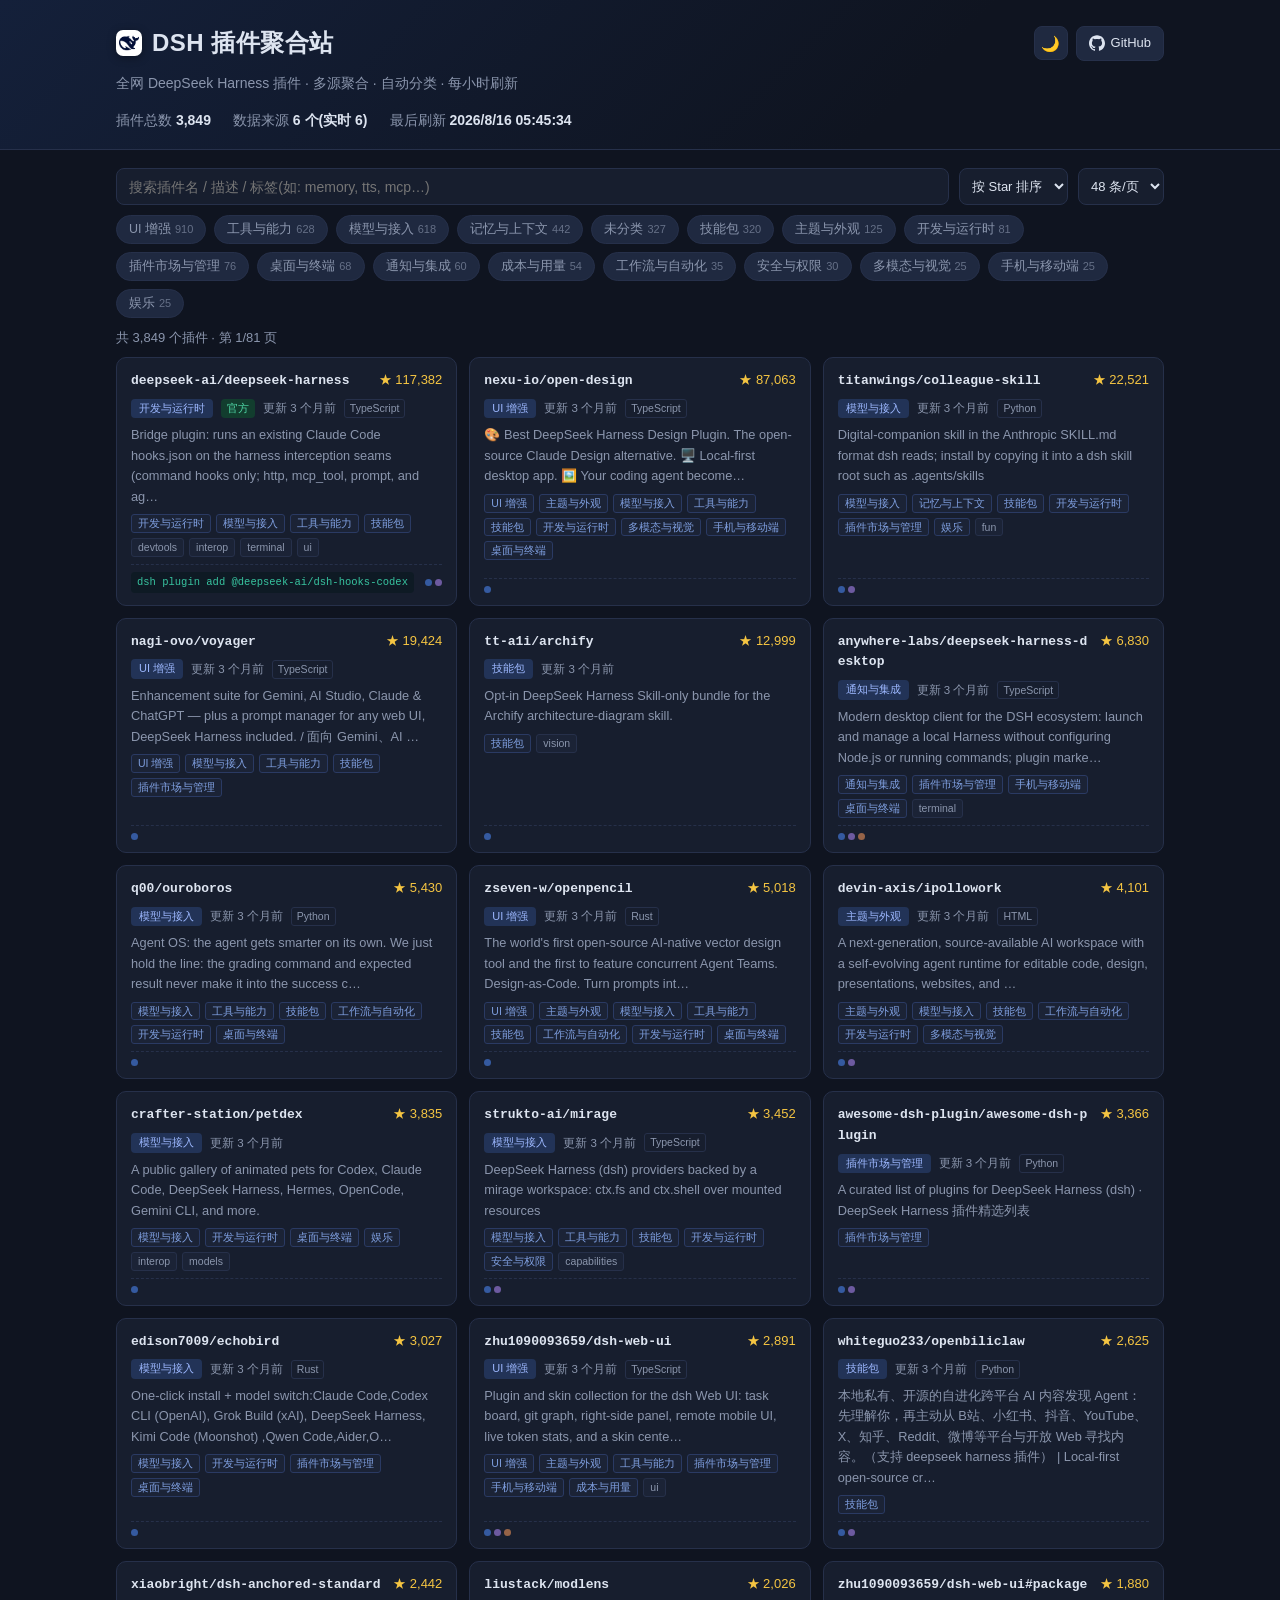
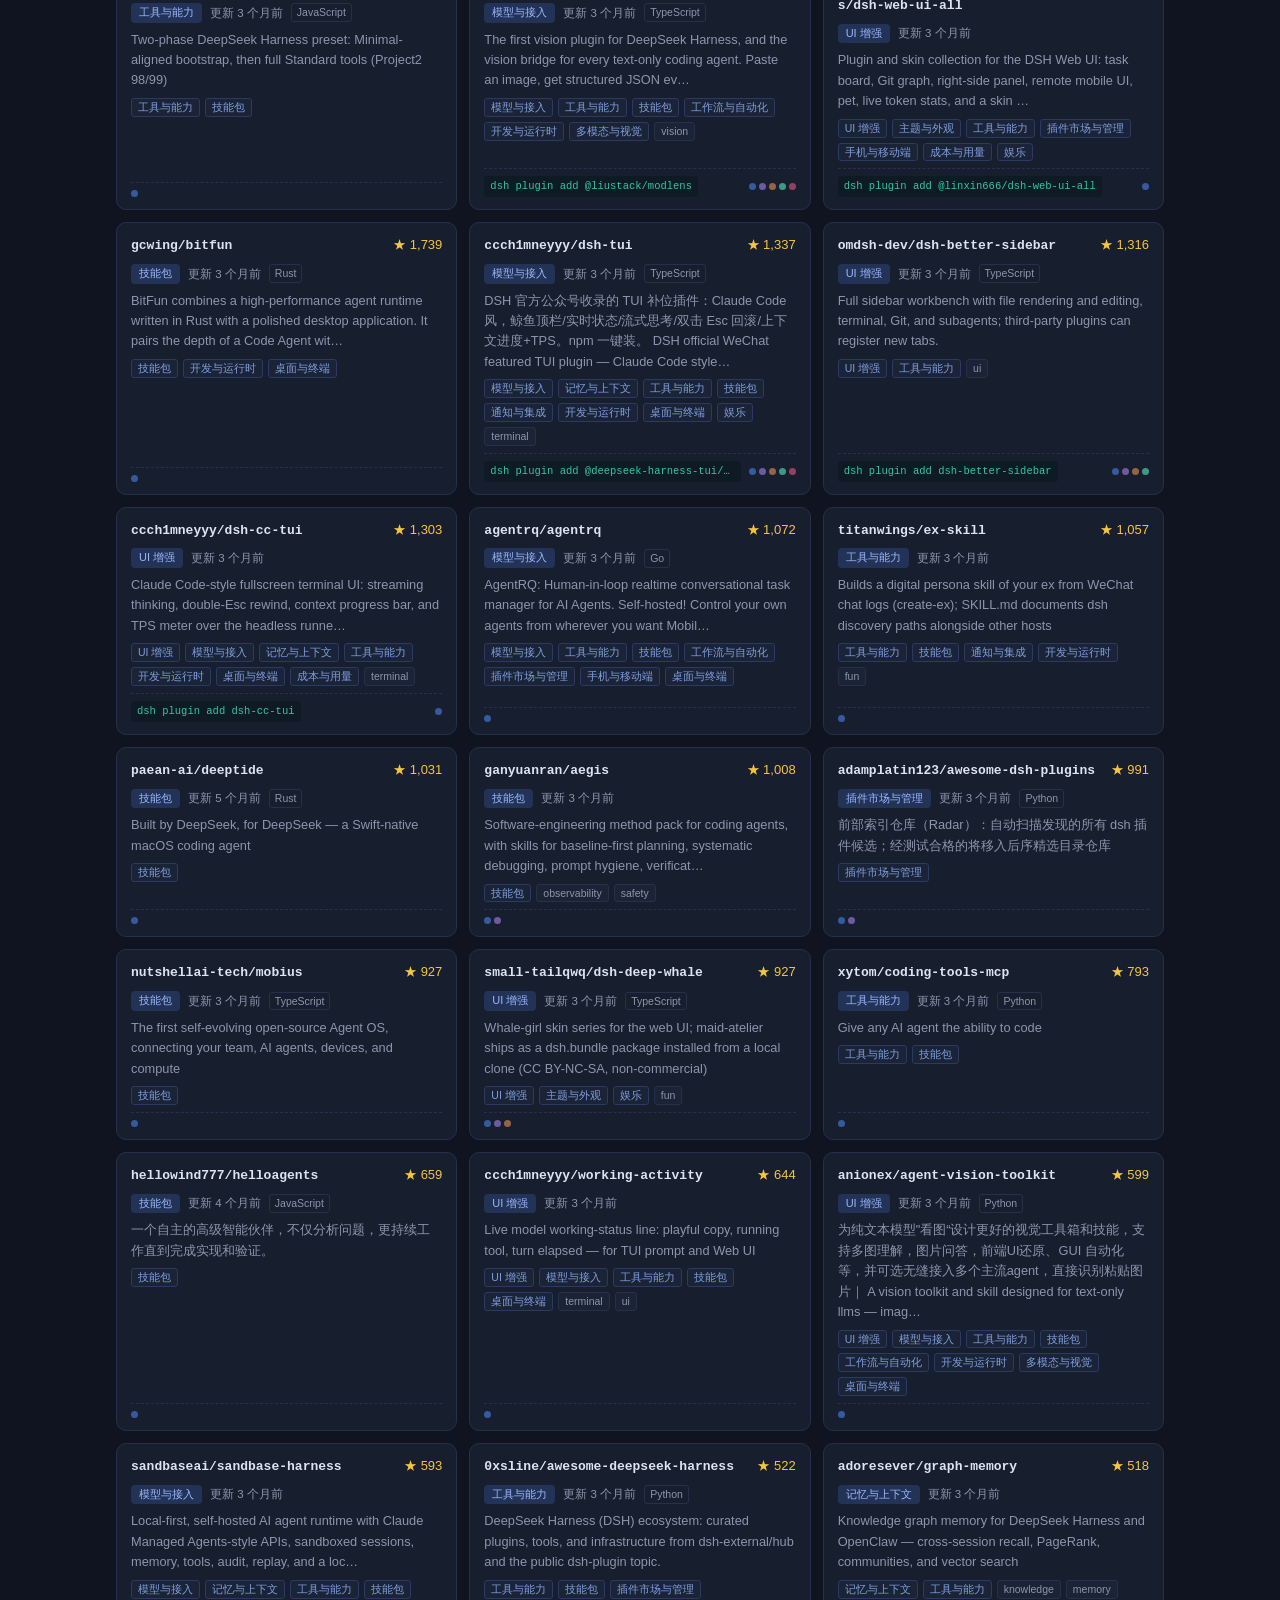
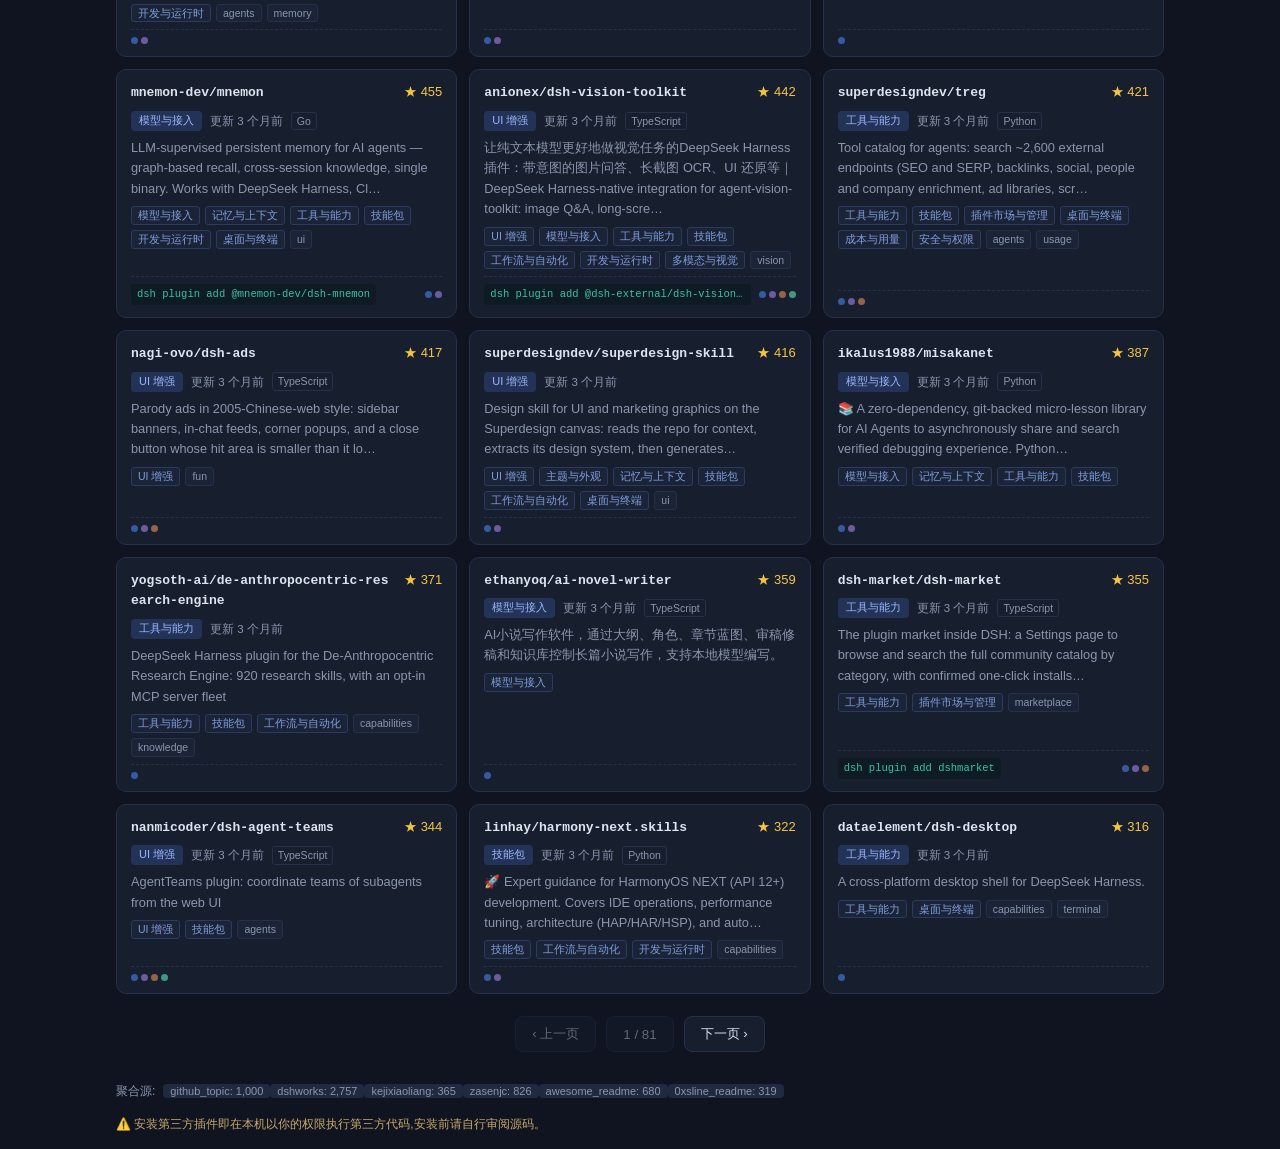
==== commit 3c242ad7: "fix: KV put without TTL option (not supported, was silently failing)" ====
--- a/.edgeone/assets/index.html
+++ b/.edgeone/assets/index.html
@@ -4,20 +4,20 @@
 <meta charset="UTF-8">
 <meta name="viewport" content="width=device-width, initial-scale=1.0">
 <title>DSH 插件聚合站 - DeepSeek Harness 插件大全 · 实时聚合检索</title>
-<meta name="description" content="聚合全网 3,851 个 DeepSeek Harness (dsh) 插件:自动分类、按 Star/更新时间排序、支持搜索。多数据源每小时刷新,发现最新 AI Agent 插件。">
+<meta name="description" content="聚合全网 3,849 个 DeepSeek Harness (dsh) 插件:自动分类、按 Star/更新时间排序、支持搜索。多数据源每小时刷新,发现最新 AI Agent 插件。">
 <meta name="keywords" content="dsh插件,DeepSeek Harness 插件,dsh plugin,DeepSeek 插件,AI Agent 插件,插件市场">
 <link rel="canonical" href="https://dsh-plugin-hub.hupc.site/">
 <meta property="og:type" content="website">
 <meta property="og:site_name" content="DSH 插件聚合站">
 <meta property="og:title" content="DSH 插件聚合站 - DeepSeek Harness 插件大全 · 实时聚合检索">
-<meta property="og:description" content="聚合全网 3,851 个 DeepSeek Harness (dsh) 插件:自动分类、按 Star/更新时间排序、支持搜索。多数据源每小时刷新,发现最新 AI Agent 插件。">
+<meta property="og:description" content="聚合全网 3,849 个 DeepSeek Harness (dsh) 插件:自动分类、按 Star/更新时间排序、支持搜索。多数据源每小时刷新,发现最新 AI Agent 插件。">
 <meta property="og:url" content="https://dsh-plugin-hub.hupc.site/">
 <meta property="og:image" content="https://dsh-plugin-hub.hupc.site/logo.png">
 <meta property="og:locale" content="zh_CN">
 <meta name="twitter:card" content="summary">
 <meta name="twitter:title" content="DSH 插件聚合站 - DeepSeek Harness 插件大全 · 实时聚合检索">
-<meta name="twitter:description" content="聚合全网 3,851 个 DeepSeek Harness (dsh) 插件:自动分类、按 Star/更新时间排序、支持搜索。多数据源每小时刷新,发现最新 AI Agent 插件。">
-<script type="application/ld+json">{"@context": "https://schema.org", "@graph": [{"@type": "WebSite", "name": "DSH 插件聚合站", "url": "https://dsh-plugin-hub.hupc.site/", "description": "聚合全网 3,851 个 DeepSeek Harness (dsh) 插件:自动分类、按 Star/更新时间排序、支持搜索。多数据源每小时刷新,发现最新 AI Agent 插件。", "inLanguage": "zh-CN"}, {"@type": "ItemList", "name": "热门 DSH 插件 Top 100", "itemListElement": [{"@type": "ListItem", "position": 1, "name": "deepseek-ai/deepseek-harness", "url": "https://github.com/deepseek-ai/deepseek-harness"}, {"@type": "ListItem", "position": 2, "name": "nexu-io/open-design", "url": "https://github.com/nexu-io/open-design"}, {"@type": "ListItem", "position": 3, "name": "titanwings/colleague-skill", "url": "https://github.com/titanwings/colleague-skill"}, {"@type": "ListItem", "position": 4, "name": "nagi-ovo/voyager", "url": "https://github.com/Nagi-ovo/voyager"}, {"@type": "ListItem", "position": 5, "name": "tt-a1i/archify", "url": "https://github.com/tt-a1i/archify"}, {"@type": "ListItem", "position": 6, "name": "anywhere-labs/deepseek-harness-desktop", "url": "https://github.com/anywhere-labs/deepseek-harness-desktop"}, {"@type": "ListItem", "position": 7, "name": "q00/ouroboros", "url": "https://github.com/Q00/ouroboros"}, {"@type": "ListItem", "position": 8, "name": "zseven-w/openpencil", "url": "https://github.com/ZSeven-W/openpencil"}, {"@type": "ListItem", "position": 9, "name": "devin-axis/ipollowork", "url": "https://github.com/Devin-AXIS/iPolloWork"}, {"@type": "ListItem", "position": 10, "name": "crafter-station/petdex", "url": "https://github.com/crafter-station/petdex"}, {"@type": "ListItem", "position": 11, "name": "strukto-ai/mirage", "url": "https://github.com/strukto-ai/mirage"}, {"@type": "ListItem", "position": 12, "name": "awesome-dsh-plugin/awesome-dsh-plugin", "url": "https://github.com/awesome-dsh-plugin/awesome-dsh-plugin"}, {"@type": "ListItem", "position": 13, "name": "edison7009/echobird", "url": "https://github.com/edison7009/EchoBird"}, {"@type": "ListItem", "position": 14, "name": "zhu1090093659/dsh-web-ui", "url": "https://github.com/zhu1090093659/dsh-web-ui"}, {"@type": "ListItem", "position": 15, "name": "whiteguo233/openbiliclaw", "url": "https://github.com/whiteguo233/OpenBiliClaw"}, {"@type": "ListItem", "position": 16, "name": "xiaobright/dsh-anchored-standard", "url": "https://github.com/xiaobright/dsh-anchored-standard"}, {"@type": "ListItem", "position": 17, "name": "liustack/modlens", "url": "https://github.com/liustack/modlens"}, {"@type": "ListItem", "position": 18, "name": "zhu1090093659/dsh-web-ui#packages/dsh-web-ui-all", "url": "https://github.com/zhu1090093659/dsh-web-ui/tree/main/packages/dsh-web-ui-all"}, {"@type": "ListItem", "position": 19, "name": "gcwing/bitfun", "url": "https://github.com/GCWing/BitFun"}, {"@type": "ListItem", "position": 20, "name": "ccch1mneyyy/dsh-tui", "url": "https://github.com/ccch1mneyyy/dsh-TUI"}, {"@type": "ListItem", "position": 21, "name": "omdsh-dev/dsh-better-sidebar", "url": "https://github.com/omdsh-dev/DSH-better-sidebar"}, {"@type": "ListItem", "position": 22, "name": "ccch1mneyyy/dsh-cc-tui", "url": "https://github.com/ccch1mneyyy/dsh-cc-tui"}, {"@type": "ListItem", "position": 23, "name": "agentrq/agentrq", "url": "https://github.com/agentrq/agentrq"}, {"@type": "ListItem", "position": 24, "name": "titanwings/ex-skill", "url": "https://github.com/titanwings/ex-skill"}, {"@type": "ListItem", "position": 25, "name": "paean-ai/deeptide", "url": "https://github.com/paean-ai/deeptide"}, {"@type": "ListItem", "position": 26, "name": "ganyuanran/aegis", "url": "https://github.com/GanyuanRan/Aegis"}, {"@type": "ListItem", "position": 27, "name": "adamplatin123/awesome-dsh-plugins", "url": "https://github.com/AdamPlatin123/awesome-dsh-plugins"}, {"@type": "ListItem", "position": 28, "name": "small-tailqwq/dsh-deep-whale", "url": "https://github.com/Small-tailqwq/dsh-deep-whale"}, {"@type": "ListItem", "position": 29, "name": "nutshellai-tech/mobius", "url": "https://github.com/nutshellai-tech/mobius"}, {"@type": "ListItem", "position": 30, "name": "xytom/coding-tools-mcp", "url": "https://github.com/xyTom/coding-tools-mcp"}, {"@type": "ListItem", "position": 31, "name": "hellowind777/helloagents", "url": "https://github.com/hellowind777/helloagents"}, {"@type": "ListItem", "position": 32, "name": "ccch1mneyyy/working-activity", "url": "https://github.com/ccch1mneyyy/working-activity"}, {"@type": "ListItem", "position": 33, "name": "anionex/agent-vision-toolkit", "url": "https://github.com/Anionex/agent-vision-toolkit"}, {"@type": "ListItem", "position": 34, "name": "sandbaseai/sandbase-harness", "url": "https://github.com/sandbaseai/sandbase-harness"}, {"@type": "ListItem", "position": 35, "name": "0xsline/awesome-deepseek-harness", "url": "https://github.com/0xsline/awesome-deepseek-harness"}, {"@type": "ListItem", "position": 36, "name": "adoresever/graph-memory", "url": "https://github.com/adoresever/graph-memory"}, {"@type": "ListItem", "position": 37, "name": "mnemon-dev/mnemon", "url": "https://github.com/mnemon-dev/mnemon"}, {"@type": "ListItem", "position": 38, "name": "anionex/dsh-vision-toolkit", "url": "https://github.com/Anionex/dsh-vision-toolkit"}, {"@type": "ListItem", "position": 39, "name": "superdesigndev/treg", "url": "https://github.com/superdesigndev/treg"}, {"@type": "ListItem", "position": 40, "name": "nagi-ovo/dsh-ads", "url": "https://github.com/Nagi-ovo/dsh-ads"}, {"@type": "ListItem", "position": 41, "name": "superdesigndev/superdesign-skill", "url": "https://github.com/superdesigndev/superdesign-skill"}, {"@type": "ListItem", "position": 42, "name": "ikalus1988/misakanet", "url": "https://github.com/Ikalus1988/MisakaNet"}, {"@type": "ListItem", "position": 43, "name": "yogsoth-ai/de-anthropocentric-research-engine", "url": "https://github.com/yogsoth-ai/de-anthropocentric-research-engine"}, {"@type": "ListItem", "position": 44, "name": "ethanyoq/ai-novel-writer", "url": "https://github.com/EthanYoQ/AI-Novel-Writer"}, {"@type": "ListItem", "position": 45, "name": "dsh-market/dsh-market", "url": "https://github.com/dsh-market/dsh-market"}, {"@type": "ListItem", "position": 46, "name": "nanmicoder/dsh-agent-teams", "url": "https://github.com/NanmiCoder/dsh-agent-teams"}, {"@type": "ListItem", "position": 47, "name": "linhay/harmony-next.skills", "url": "https://github.com/linhay/harmony-next.skills"}, {"@type": "ListItem", "position": 48, "name": "dataelement/dsh-desktop", "url": "https://github.com/dataelement/dsh-desktop"}, {"@type": "ListItem", "position": 49, "name": "pm-shawn/abu-cowork", "url": "https://github.com/PM-Shawn/Abu-Cowork"}, {"@type": "ListItem", "position": 50, "name": "text2future/flowix", "url": "https://github.com/text2future/flowix"}, {"@type": "ListItem", "position": 51, "name": "alaliqing/claude-paper", "url": "https://github.com/alaliqing/claude-paper"}, {"@type": "ListItem", "position": 52, "name": "cofy-x/axern", "url": "https://github.com/cofy-x/axern"}, {"@type": "ListItem", "position": 53, "name": "sepinetam/mcp-for-stata", "url": "https://github.com/SepineTam/mcp-for-stata"}, {"@type": "ListItem", "position": 54, "name": "morluto/rea", "url": "https://github.com/morluto/rea"}, {"@type": "ListItem", "position": 55, "name": "openma-ai/open-managed-agents", "url": "https://github.com/openma-ai/open-managed-agents"}, {"@type": "ListItem", "position": 56, "name": "h4dex/opc-nexus", "url": "https://github.com/h4dex/opc-nexus"}, {"@type": "ListItem", "position": 57, "name": "omdsh-dev/dsh-at-file", "url": "https://github.com/omdsh-dev/dsh-at-file"}, {"@type": "ListItem", "position": 58, "name": "vibeinging/deepseek-harness-desktop-app", "url": "https://github.com/vibeinging/deepseek-harness-desktop-app"}, {"@type": "ListItem", "position": 59, "name": "hust-open-atom-club/oh-dsh", "url": "https://github.com/hust-open-atom-club/oh-dsh"}, {"@type": "ListItem", "position": 60, "name": "ysr666/dsh-vision-router", "url": "https://github.com/ysr666/dsh-vision-router"}, {"@type": "ListItem", "position": 61, "name": "huiliyi37/dsh-tianshu-tui", "url": "https://github.com/huiliyi37/dsh-tianshu-tui"}, {"@type": "ListItem", "position": 62, "name": "vlln/whale-girl", "url": "https://github.com/vlln/whale-girl"}, {"@type": "ListItem", "position": 63, "name": "lum1104/dsh-browser", "url": "https://github.com/Lum1104/dsh-browser"}, {"@type": "ListItem", "position": 64, "name": "bruc3van/awesome-dsh-plugin", "url": "https://github.com/bruc3van/awesome-dsh-plugin"}, {"@type": "ListItem", "position": 65, "name": "tinqiao-oss/engramory", "url": "https://github.com/tinqiao-oss/engramory"}, {"@type": "ListItem", "position": 66, "name": "zhaoolee/notes", "url": "https://github.com/zhaoolee/notes"}, {"@type": "ListItem", "position": 67, "name": "ariestar/sivtr", "url": "https://github.com/Ariestar/sivtr"}, {"@type": "ListItem", "position": 68, "name": "humblebanana/open-record-replay", "url": "https://github.com/humblebanana/open-record-replay"}, {"@type": "ListItem", "position": 69, "name": "hewzhew/dsh-agent-rp", "url": "https://github.com/hewzhew/dsh-agent-rp"}, {"@type": "ListItem", "position": 70, "name": "nagi-ovo/dsh-visualize", "url": "https://github.com/Nagi-ovo/dsh-visualize"}, {"@type": "ListItem", "position": 71, "name": "omdsh-dev/dsh-genui", "url": "https://github.com/omdsh-dev/dsh-genui"}, {"@type": "ListItem", "position": 72, "name": "drewnekota/cetus", "url": "https://github.com/drewnekota/cetus"}, {"@type": "ListItem", "position": 73, "name": "liceses/dsh-gitbash-preset", "url": "https://github.com/liceses/dsh-gitbash-preset"}, {"@type": "ListItem", "position": 74, "name": "sikao-engine/kimix", "url": "https://github.com/Sikao-Engine/KimiX"}, {"@type": "ListItem", "position": 75, "name": "liustack/modsearch", "url": "https://github.com/liustack/modsearch"}, {"@type": "ListItem", "position": 76, "name": "nagi-ovo/dsh-find-plugins", "url": "https://github.com/Nagi-ovo/dsh-find-plugins"}, {"@type": "ListItem", "position": 77, "name": "vladimir-human/humanizer-ru", "url": "https://github.com/Vladimir-Human/humanizer-ru"}, {"@type": "ListItem", "position": 78, "name": "csyangwen/dsh-memory-evolve", "url": "https://github.com/csyangwen/dsh-memory-evolve"}, {"@type": "ListItem", "position": 79, "name": "chisaalter/deepseek-harness-desktop", "url": "https://github.com/ChisaAlter/Deepseek-Harness-Desktop"}, {"@type": "ListItem", "position": 80, "name": "hikariming/dshfind", "url": "https://github.com/hikariming/dshfind"}, {"@type": "ListItem", "position": 81, "name": "zseven-w/dsh-openpencil", "url": "https://github.com/ZSeven-W/dsh-openpencil"}, {"@type": "ListItem", "position": 82, "name": "orziz/odai", "url": "https://github.com/orziz/odai"}, {"@type": "ListItem", "position": 83, "name": "taxueseek/argo", "url": "https://github.com/taxueseek/argo"}, {"@type": "ListItem", "position": 84, "name": "leslie-sss/seewxapkg", "url": "https://github.com/Leslie-SSS/seeWxapkg"}, {"@type": "ListItem", "position": 85, "name": "yjh051108/dsh-super-injector", "url": "https://github.com/yjh051108/dsh-super-injector"}, {"@type": "ListItem", "position": 86, "name": "pulseaiclub/phi", "url": "https://github.com/pulseaiclub/phi"}, {"@type": "ListItem", "position": 87, "name": "bradegithub/dsh-plugins-marketplace", "url": "https://github.com/bradeGithub/DSH-Plugins-Marketplace"}, {"@type": "ListItem", "position": 88, "name": "labring/sealos-skills", "url": "https://github.com/labring/sealos-skills"}, {"@type": "ListItem", "position": 89, "name": "jayden-x-l/forkprobe", "url": "https://github.com/Jayden-X-L/forkprobe"}, {"@type": "ListItem", "position": 90, "name": "bruzwj/liang-saint-slider", "url": "https://github.com/BruzWJ/Liang-Saint-Slider"}, {"@type": "ListItem", "position": 91, "name": "zseven-w/dsh-noema", "url": "https://github.com/ZSeven-W/dsh-noema"}, {"@type": "ListItem", "position": 92, "name": "icetomoyo/dsh_workflow", "url": "https://github.com/icetomoyo/dsh_workflow"}, {"@type": "ListItem", "position": 93, "name": "nanmicoder/dsh-auto-mode", "url": "https://github.com/NanmiCoder/dsh-auto-mode"}, {"@type": "ListItem", "position": 94, "name": "omdsh-dev/dsh-annotation", "url": "https://github.com/omdsh-dev/dsh-annotation"}, {"@type": "ListItem", "position": 95, "name": "anionex/dsh-turn-rewind", "url": "https://github.com/Anionex/dsh-turn-rewind"}, {"@type": "ListItem", "position": 96, "name": "ayase34/gal-view", "url": "https://github.com/Ayase34/gal-view"}, {"@type": "ListItem", "position": 97, "name": "lyn-77/promentor", "url": "https://github.com/Lyn-77/ProMentor"}, {"@type": "ListItem", "position": 98, "name": "sanqi-normal/dsh-webui-market-plugin", "url": "https://github.com/Sanqi-normal/dsh-webui-market-plugin"}, {"@type": "ListItem", "position": 99, "name": "fufankeji/deepseek-harness-studio", "url": "https://github.com/fufankeji/deepseek-harness-studio"}, {"@type": "ListItem", "position": 100, "name": "dominic789654/awesome-deepseek-harness", "url": "https://github.com/Dominic789654/awesome-deepseek-harness"}]}]}</script>
+<meta name="twitter:description" content="聚合全网 3,849 个 DeepSeek Harness (dsh) 插件:自动分类、按 Star/更新时间排序、支持搜索。多数据源每小时刷新,发现最新 AI Agent 插件。">
+<script type="application/ld+json">{"@context": "https://schema.org", "@graph": [{"@type": "WebSite", "name": "DSH 插件聚合站", "url": "https://dsh-plugin-hub.hupc.site/", "description": "聚合全网 3,849 个 DeepSeek Harness (dsh) 插件:自动分类、按 Star/更新时间排序、支持搜索。多数据源每小时刷新,发现最新 AI Agent 插件。", "inLanguage": "zh-CN"}, {"@type": "ItemList", "name": "热门 DSH 插件 Top 100", "itemListElement": [{"@type": "ListItem", "position": 1, "name": "deepseek-ai/deepseek-harness", "url": "https://github.com/deepseek-ai/deepseek-harness"}, {"@type": "ListItem", "position": 2, "name": "nexu-io/open-design", "url": "https://github.com/nexu-io/open-design"}, {"@type": "ListItem", "position": 3, "name": "titanwings/colleague-skill", "url": "https://github.com/titanwings/colleague-skill"}, {"@type": "ListItem", "position": 4, "name": "nagi-ovo/voyager", "url": "https://github.com/Nagi-ovo/voyager"}, {"@type": "ListItem", "position": 5, "name": "tt-a1i/archify", "url": "https://github.com/tt-a1i/archify"}, {"@type": "ListItem", "position": 6, "name": "anywhere-labs/deepseek-harness-desktop", "url": "https://github.com/anywhere-labs/deepseek-harness-desktop"}, {"@type": "ListItem", "position": 7, "name": "q00/ouroboros", "url": "https://github.com/Q00/ouroboros"}, {"@type": "ListItem", "position": 8, "name": "zseven-w/openpencil", "url": "https://github.com/ZSeven-W/openpencil"}, {"@type": "ListItem", "position": 9, "name": "devin-axis/ipollowork", "url": "https://github.com/Devin-AXIS/iPolloWork"}, {"@type": "ListItem", "position": 10, "name": "crafter-station/petdex", "url": "https://github.com/crafter-station/petdex"}, {"@type": "ListItem", "position": 11, "name": "strukto-ai/mirage", "url": "https://github.com/strukto-ai/mirage"}, {"@type": "ListItem", "position": 12, "name": "awesome-dsh-plugin/awesome-dsh-plugin", "url": "https://github.com/awesome-dsh-plugin/awesome-dsh-plugin"}, {"@type": "ListItem", "position": 13, "name": "edison7009/echobird", "url": "https://github.com/edison7009/EchoBird"}, {"@type": "ListItem", "position": 14, "name": "zhu1090093659/dsh-web-ui", "url": "https://github.com/zhu1090093659/dsh-web-ui"}, {"@type": "ListItem", "position": 15, "name": "whiteguo233/openbiliclaw", "url": "https://github.com/whiteguo233/OpenBiliClaw"}, {"@type": "ListItem", "position": 16, "name": "xiaobright/dsh-anchored-standard", "url": "https://github.com/xiaobright/dsh-anchored-standard"}, {"@type": "ListItem", "position": 17, "name": "liustack/modlens", "url": "https://github.com/liustack/modlens"}, {"@type": "ListItem", "position": 18, "name": "zhu1090093659/dsh-web-ui#packages/dsh-web-ui-all", "url": "https://github.com/zhu1090093659/dsh-web-ui/tree/main/packages/dsh-web-ui-all"}, {"@type": "ListItem", "position": 19, "name": "gcwing/bitfun", "url": "https://github.com/GCWing/BitFun"}, {"@type": "ListItem", "position": 20, "name": "ccch1mneyyy/dsh-tui", "url": "https://github.com/ccch1mneyyy/dsh-TUI"}, {"@type": "ListItem", "position": 21, "name": "omdsh-dev/dsh-better-sidebar", "url": "https://github.com/omdsh-dev/DSH-better-sidebar"}, {"@type": "ListItem", "position": 22, "name": "ccch1mneyyy/dsh-cc-tui", "url": "https://github.com/ccch1mneyyy/dsh-cc-tui"}, {"@type": "ListItem", "position": 23, "name": "agentrq/agentrq", "url": "https://github.com/agentrq/agentrq"}, {"@type": "ListItem", "position": 24, "name": "titanwings/ex-skill", "url": "https://github.com/titanwings/ex-skill"}, {"@type": "ListItem", "position": 25, "name": "paean-ai/deeptide", "url": "https://github.com/paean-ai/deeptide"}, {"@type": "ListItem", "position": 26, "name": "ganyuanran/aegis", "url": "https://github.com/GanyuanRan/Aegis"}, {"@type": "ListItem", "position": 27, "name": "adamplatin123/awesome-dsh-plugins", "url": "https://github.com/AdamPlatin123/awesome-dsh-plugins"}, {"@type": "ListItem", "position": 28, "name": "small-tailqwq/dsh-deep-whale", "url": "https://github.com/Small-tailqwq/dsh-deep-whale"}, {"@type": "ListItem", "position": 29, "name": "nutshellai-tech/mobius", "url": "https://github.com/nutshellai-tech/mobius"}, {"@type": "ListItem", "position": 30, "name": "xytom/coding-tools-mcp", "url": "https://github.com/xyTom/coding-tools-mcp"}, {"@type": "ListItem", "position": 31, "name": "hellowind777/helloagents", "url": "https://github.com/hellowind777/helloagents"}, {"@type": "ListItem", "position": 32, "name": "ccch1mneyyy/working-activity", "url": "https://github.com/ccch1mneyyy/working-activity"}, {"@type": "ListItem", "position": 33, "name": "anionex/agent-vision-toolkit", "url": "https://github.com/Anionex/agent-vision-toolkit"}, {"@type": "ListItem", "position": 34, "name": "sandbaseai/sandbase-harness", "url": "https://github.com/sandbaseai/sandbase-harness"}, {"@type": "ListItem", "position": 35, "name": "0xsline/awesome-deepseek-harness", "url": "https://github.com/0xsline/awesome-deepseek-harness"}, {"@type": "ListItem", "position": 36, "name": "adoresever/graph-memory", "url": "https://github.com/adoresever/graph-memory"}, {"@type": "ListItem", "position": 37, "name": "mnemon-dev/mnemon", "url": "https://github.com/mnemon-dev/mnemon"}, {"@type": "ListItem", "position": 38, "name": "anionex/dsh-vision-toolkit", "url": "https://github.com/Anionex/dsh-vision-toolkit"}, {"@type": "ListItem", "position": 39, "name": "superdesigndev/treg", "url": "https://github.com/superdesigndev/treg"}, {"@type": "ListItem", "position": 40, "name": "nagi-ovo/dsh-ads", "url": "https://github.com/Nagi-ovo/dsh-ads"}, {"@type": "ListItem", "position": 41, "name": "superdesigndev/superdesign-skill", "url": "https://github.com/superdesigndev/superdesign-skill"}, {"@type": "ListItem", "position": 42, "name": "ikalus1988/misakanet", "url": "https://github.com/Ikalus1988/MisakaNet"}, {"@type": "ListItem", "position": 43, "name": "yogsoth-ai/de-anthropocentric-research-engine", "url": "https://github.com/yogsoth-ai/de-anthropocentric-research-engine"}, {"@type": "ListItem", "position": 44, "name": "ethanyoq/ai-novel-writer", "url": "https://github.com/EthanYoQ/AI-Novel-Writer"}, {"@type": "ListItem", "position": 45, "name": "dsh-market/dsh-market", "url": "https://github.com/dsh-market/dsh-market"}, {"@type": "ListItem", "position": 46, "name": "nanmicoder/dsh-agent-teams", "url": "https://github.com/NanmiCoder/dsh-agent-teams"}, {"@type": "ListItem", "position": 47, "name": "linhay/harmony-next.skills", "url": "https://github.com/linhay/harmony-next.skills"}, {"@type": "ListItem", "position": 48, "name": "dataelement/dsh-desktop", "url": "https://github.com/dataelement/dsh-desktop"}, {"@type": "ListItem", "position": 49, "name": "pm-shawn/abu-cowork", "url": "https://github.com/PM-Shawn/Abu-Cowork"}, {"@type": "ListItem", "position": 50, "name": "text2future/flowix", "url": "https://github.com/text2future/flowix"}, {"@type": "ListItem", "position": 51, "name": "alaliqing/claude-paper", "url": "https://github.com/alaliqing/claude-paper"}, {"@type": "ListItem", "position": 52, "name": "cofy-x/axern", "url": "https://github.com/cofy-x/axern"}, {"@type": "ListItem", "position": 53, "name": "sepinetam/mcp-for-stata", "url": "https://github.com/SepineTam/mcp-for-stata"}, {"@type": "ListItem", "position": 54, "name": "morluto/rea", "url": "https://github.com/morluto/rea"}, {"@type": "ListItem", "position": 55, "name": "openma-ai/open-managed-agents", "url": "https://github.com/openma-ai/open-managed-agents"}, {"@type": "ListItem", "position": 56, "name": "h4dex/opc-nexus", "url": "https://github.com/h4dex/opc-nexus"}, {"@type": "ListItem", "position": 57, "name": "omdsh-dev/dsh-at-file", "url": "https://github.com/omdsh-dev/dsh-at-file"}, {"@type": "ListItem", "position": 58, "name": "vibeinging/deepseek-harness-desktop-app", "url": "https://github.com/vibeinging/deepseek-harness-desktop-app"}, {"@type": "ListItem", "position": 59, "name": "ysr666/dsh-vision-router", "url": "https://github.com/ysr666/dsh-vision-router"}, {"@type": "ListItem", "position": 60, "name": "hust-open-atom-club/oh-dsh", "url": "https://github.com/hust-open-atom-club/oh-dsh"}, {"@type": "ListItem", "position": 61, "name": "huiliyi37/dsh-tianshu-tui", "url": "https://github.com/huiliyi37/dsh-tianshu-tui"}, {"@type": "ListItem", "position": 62, "name": "lum1104/dsh-browser", "url": "https://github.com/Lum1104/dsh-browser"}, {"@type": "ListItem", "position": 63, "name": "vlln/whale-girl", "url": "https://github.com/vlln/whale-girl"}, {"@type": "ListItem", "position": 64, "name": "bruc3van/awesome-dsh-plugin", "url": "https://github.com/bruc3van/awesome-dsh-plugin"}, {"@type": "ListItem", "position": 65, "name": "tinqiao-oss/engramory", "url": "https://github.com/tinqiao-oss/engramory"}, {"@type": "ListItem", "position": 66, "name": "zhaoolee/notes", "url": "https://github.com/zhaoolee/notes"}, {"@type": "ListItem", "position": 67, "name": "ariestar/sivtr", "url": "https://github.com/Ariestar/sivtr"}, {"@type": "ListItem", "position": 68, "name": "humblebanana/open-record-replay", "url": "https://github.com/humblebanana/open-record-replay"}, {"@type": "ListItem", "position": 69, "name": "hewzhew/dsh-agent-rp", "url": "https://github.com/hewzhew/dsh-agent-rp"}, {"@type": "ListItem", "position": 70, "name": "nagi-ovo/dsh-visualize", "url": "https://github.com/Nagi-ovo/dsh-visualize"}, {"@type": "ListItem", "position": 71, "name": "omdsh-dev/dsh-genui", "url": "https://github.com/omdsh-dev/dsh-genui"}, {"@type": "ListItem", "position": 72, "name": "drewnekota/cetus", "url": "https://github.com/drewnekota/cetus"}, {"@type": "ListItem", "position": 73, "name": "liceses/dsh-gitbash-preset", "url": "https://github.com/liceses/dsh-gitbash-preset"}, {"@type": "ListItem", "position": 74, "name": "sikao-engine/kimix", "url": "https://github.com/Sikao-Engine/KimiX"}, {"@type": "ListItem", "position": 75, "name": "liustack/modsearch", "url": "https://github.com/liustack/modsearch"}, {"@type": "ListItem", "position": 76, "name": "nagi-ovo/dsh-find-plugins", "url": "https://github.com/Nagi-ovo/dsh-find-plugins"}, {"@type": "ListItem", "position": 77, "name": "vladimir-human/humanizer-ru", "url": "https://github.com/Vladimir-Human/humanizer-ru"}, {"@type": "ListItem", "position": 78, "name": "csyangwen/dsh-memory-evolve", "url": "https://github.com/csyangwen/dsh-memory-evolve"}, {"@type": "ListItem", "position": 79, "name": "chisaalter/deepseek-harness-desktop", "url": "https://github.com/ChisaAlter/Deepseek-Harness-Desktop"}, {"@type": "ListItem", "position": 80, "name": "hikariming/dshfind", "url": "https://github.com/hikariming/dshfind"}, {"@type": "ListItem", "position": 81, "name": "zseven-w/dsh-openpencil", "url": "https://github.com/ZSeven-W/dsh-openpencil"}, {"@type": "ListItem", "position": 82, "name": "orziz/odai", "url": "https://github.com/orziz/odai"}, {"@type": "ListItem", "position": 83, "name": "taxueseek/argo", "url": "https://github.com/taxueseek/argo"}, {"@type": "ListItem", "position": 84, "name": "leslie-sss/seewxapkg", "url": "https://github.com/Leslie-SSS/seeWxapkg"}, {"@type": "ListItem", "position": 85, "name": "yjh051108/dsh-super-injector", "url": "https://github.com/yjh051108/dsh-super-injector"}, {"@type": "ListItem", "position": 86, "name": "pulseaiclub/phi", "url": "https://github.com/pulseaiclub/phi"}, {"@type": "ListItem", "position": 87, "name": "bradegithub/dsh-plugins-marketplace", "url": "https://github.com/bradeGithub/DSH-Plugins-Marketplace"}, {"@type": "ListItem", "position": 88, "name": "labring/sealos-skills", "url": "https://github.com/labring/sealos-skills"}, {"@type": "ListItem", "position": 89, "name": "jayden-x-l/forkprobe", "url": "https://github.com/Jayden-X-L/forkprobe"}, {"@type": "ListItem", "position": 90, "name": "bruzwj/liang-saint-slider", "url": "https://github.com/BruzWJ/Liang-Saint-Slider"}, {"@type": "ListItem", "position": 91, "name": "fufankeji/deepseek-harness-studio", "url": "https://github.com/fufankeji/deepseek-harness-studio"}, {"@type": "ListItem", "position": 92, "name": "zseven-w/dsh-noema", "url": "https://github.com/ZSeven-W/dsh-noema"}, {"@type": "ListItem", "position": 93, "name": "icetomoyo/dsh_workflow", "url": "https://github.com/icetomoyo/dsh_workflow"}, {"@type": "ListItem", "position": 94, "name": "nanmicoder/dsh-auto-mode", "url": "https://github.com/NanmiCoder/dsh-auto-mode"}, {"@type": "ListItem", "position": 95, "name": "omdsh-dev/dsh-annotation", "url": "https://github.com/omdsh-dev/dsh-annotation"}, {"@type": "ListItem", "position": 96, "name": "anionex/dsh-turn-rewind", "url": "https://github.com/Anionex/dsh-turn-rewind"}, {"@type": "ListItem", "position": 97, "name": "ayase34/gal-view", "url": "https://github.com/Ayase34/gal-view"}, {"@type": "ListItem", "position": 98, "name": "lyn-77/promentor", "url": "https://github.com/Lyn-77/ProMentor"}, {"@type": "ListItem", "position": 99, "name": "sanqi-normal/dsh-webui-market-plugin", "url": "https://github.com/Sanqi-normal/dsh-webui-market-plugin"}, {"@type": "ListItem", "position": 100, "name": "dominic789654/awesome-deepseek-harness", "url": "https://github.com/Dominic789654/awesome-deepseek-harness"}]}]}</script>
 <link rel="icon" href="favicon.png">
 <script>try{document.documentElement.dataset.theme=localStorage.getItem('dsh-theme')||'dark'}catch(e){}</script>
 <link rel="stylesheet" href="style.css">
@@ -65,7 +65,7 @@
     <span id="result-count"></span>
   </div>
 
-  <section class="grid" id="grid"><article class="card"><div class="card-top"><a class="name" href="https://github.com/deepseek-ai/deepseek-harness">deepseek-ai/deepseek-harness</a><span class="star">★ 117,382</span></div><div class="meta"><span class="cat cat-dev">开发与运行时</span><span class="push">更新 2 天前</span></div><p class="desc">Bridge plugin: runs an existing Claude Code hooks.json on the harness interception seams (command hooks only; http, mcp_tool, prompt, and ag</p></article><article class="card"><div class="card-top"><a class="name" href="https://github.com/nexu-io/open-design">nexu-io/open-design</a><span class="star">★ 87,052</span></div><div class="meta"><span class="cat cat-ui">UI 增强</span><span class="push">更新 今天</span></div><p class="desc">🎨 Best DeepSeek Harness Design Plugin. The open-source Claude Design alternative. 🖥️ Local-first desktop app. 🖼️ Your coding agent becomes t</p></article><article class="card"><div class="card-top"><a class="name" href="https://github.com/titanwings/colleague-skill">titanwings/colleague-skill</a><span class="star">★ 22,521</span></div><div class="meta"><span class="cat cat-model">模型与接入</span><span class="push">更新 2 天前</span></div><p class="desc">Digital-companion skill in the Anthropic SKILL.md format dsh reads; install by copying it into a dsh skill root such as .agents/skills</p></article><article class="card"><div class="card-top"><a class="name" href="https://github.com/Nagi-ovo/voyager">nagi-ovo/voyager</a><span class="star">★ 19,419</span></div><div class="meta"><span class="cat cat-ui">UI 增强</span><span class="push">更新 今天</span></div><p class="desc">Enhancement suite for Gemini, AI Studio, Claude &amp; ChatGPT — plus a prompt manager for any web UI, DeepSeek Harness included. / 面向 Gemini、AI </p></article><article class="card"><div class="card-top"><a class="name" href="https://github.com/tt-a1i/archify">tt-a1i/archify</a><span class="star">★ 12,999</span></div><div class="meta"><span class="cat cat-skill">技能包</span><span class="push">更新 2 天前</span></div><p class="desc">Opt-in DeepSeek Harness Skill-only bundle for the Archify architecture-diagram skill.</p></article><article class="card"><div class="card-top"><a class="name" href="https://github.com/anywhere-labs/deepseek-harness-desktop">anywhere-labs/deepseek-harness-desktop</a><span class="star">★ 6,755</span></div><div class="meta"><span class="cat cat-notify">通知与集成</span><span class="push">更新 今天</span></div><p class="desc">Modern desktop client for the DSH ecosystem: launch and manage a local Harness without configuring Node.js or running commands; plugin marke</p></article><article class="card"><div class="card-top"><a class="name" href="https://github.com/Q00/ouroboros">q00/ouroboros</a><span class="star">★ 5,431</span></div><div class="meta"><span class="cat cat-model">模型与接入</span><span class="push">更新 今天</span></div><p class="desc">Agent OS: the agent gets smarter on its own. We just hold the line: the grading command and expected result never make it into the success c</p></article><article class="card"><div class="card-top"><a class="name" href="https://github.com/ZSeven-W/openpencil">zseven-w/openpencil</a><span class="star">★ 5,014</span></div><div class="meta"><span class="cat cat-ui">UI 增强</span><span class="push">更新 今天</span></div><p class="desc">The world&#x27;s first open-source AI-native vector design tool and the first to feature concurrent Agent Teams. Design-as-Code. Turn prompts int</p></article><article class="card"><div class="card-top"><a class="name" href="https://github.com/Devin-AXIS/iPolloWork">devin-axis/ipollowork</a><span class="star">★ 4,100</span></div><div class="meta"><span class="cat cat-theme">主题与外观</span><span class="push">更新 今天</span></div><p class="desc">A next-generation, source-available AI workspace with a self-evolving agent runtime for editable code, design, presentations, websites, and </p></article><article class="card"><div class="card-top"><a class="name" href="https://github.com/crafter-station/petdex">crafter-station/petdex</a><span class="star">★ 3,835</span></div><div class="meta"><span class="cat cat-model">模型与接入</span><span class="push">更新 2 天前</span></div><p class="desc">A public gallery of animated pets for Codex, Claude Code, DeepSeek Harness, Hermes, OpenCode, Gemini CLI, and more.</p></article><article class="card"><div class="card-top"><a class="name" href="https://github.com/strukto-ai/mirage">strukto-ai/mirage</a><span class="star">★ 3,450</span></div><div class="meta"><span class="cat cat-model">模型与接入</span><span class="push">更新 今天</span></div><p class="desc">DeepSeek Harness (dsh) providers backed by a mirage workspace: ctx.fs and ctx.shell over mounted resources</p></article><article class="card"><div class="card-top"><a class="name" href="https://github.com/awesome-dsh-plugin/awesome-dsh-plugin">awesome-dsh-plugin/awesome-dsh-plugin</a><span class="star">★ 3,336</span></div><div class="meta"><span class="cat cat-market">插件市场与管理</span><span class="push">更新 今天</span></div><p class="desc">A curated list of plugins for DeepSeek Harness (dsh) · DeepSeek Harness 插件精选列表</p></article><article class="card"><div class="card-top"><a class="name" href="https://github.com/edison7009/EchoBird">edison7009/echobird</a><span class="star">★ 3,026</span></div><div class="meta"><span class="cat cat-model">模型与接入</span><span class="push">更新 今天</span></div><p class="desc">One-click install + model switch:Claude Code,Codex CLI (OpenAI), Grok Build (xAI), DeepSeek Harness, Kimi Code (Moonshot) ,Qwen Code,Aider,O</p></article><article class="card"><div class="card-top"><a class="name" href="https://github.com/zhu1090093659/dsh-web-ui">zhu1090093659/dsh-web-ui</a><span class="star">★ 2,873</span></div><div class="meta"><span class="cat cat-ui">UI 增强</span><span class="push">更新 今天</span></div><p class="desc">Plugin and skin collection for the dsh Web UI: task board, git graph, right-side panel, remote mobile UI, live token stats, and a skin cente</p></article><article class="card"><div class="card-top"><a class="name" href="https://github.com/whiteguo233/OpenBiliClaw">whiteguo233/openbiliclaw</a><span class="star">★ 2,618</span></div><div class="meta"><span class="cat cat-skill">技能包</span><span class="push">更新 今天</span></div><p class="desc">本地私有、开源的自进化跨平台 AI 内容发现 Agent：先理解你，再主动从 B站、小红书、抖音、YouTube、X、知乎、Reddit、微博等平台与开放 Web 寻找内容。（支持 deepseek harness 插件） | Local-first open-source cr</p></article><article class="card"><div class="card-top"><a class="name" href="https://github.com/xiaobright/dsh-anchored-standard">xiaobright/dsh-anchored-standard</a><span class="star">★ 2,429</span></div><div class="meta"><span class="cat cat-tools">工具与能力</span><span class="push">更新 今天</span></div><p class="desc">Two-phase DeepSeek Harness preset: Minimal-aligned bootstrap, then full Standard tools (Project2 98/99)</p></article><article class="card"><div class="card-top"><a class="name" href="https://github.com/liustack/modlens">liustack/modlens</a><span class="star">★ 2,017</span></div><div class="meta"><span class="cat cat-model">模型与接入</span><span class="push">更新 今天</span></div><p class="desc">The first vision plugin for DeepSeek Harness, and the vision bridge for every text-only coding agent. Paste an image, get structured JSON ev</p></article><article class="card"><div class="card-top"><a class="name" href="https://github.com/zhu1090093659/dsh-web-ui/tree/main/packages/dsh-web-ui-all">zhu1090093659/dsh-web-ui#packages/dsh-web-ui-all</a><span class="star">★ 1,880</span></div><div class="meta"><span class="cat cat-ui">UI 增强</span><span class="push">更新 2 天前</span></div><p class="desc">Plugin and skin collection for the DSH Web UI: task board, Git graph, right-side panel, remote mobile UI, pet, live token stats, and a skin </p></article><article class="card"><div class="card-top"><a class="name" href="https://github.com/GCWing/BitFun">gcwing/bitfun</a><span class="star">★ 1,739</span></div><div class="meta"><span class="cat cat-skill">技能包</span><span class="push">更新 今天</span></div><p class="desc">BitFun combines a high-performance agent runtime written in Rust with a polished desktop application. It pairs the depth of a Code Agent wit</p></article><article class="card"><div class="card-top"><a class="name" href="https://github.com/ccch1mneyyy/dsh-TUI">ccch1mneyyy/dsh-tui</a><span class="star">★ 1,333</span></div><div class="meta"><span class="cat cat-model">模型与接入</span><span class="push">更新 今天</span></div><p class="desc">DSH 官方公众号收录的 TUI 补位插件：Claude Code 风，鲸鱼顶栏/实时状态/流式思考/双击 Esc 回滚/上下文进度+TPS。npm 一键装。  DSH official WeChat featured TUI plugin — Claude Code style</p></article><article class="card"><div class="card-top"><a class="name" href="https://github.com/omdsh-dev/DSH-better-sidebar">omdsh-dev/dsh-better-sidebar</a><span class="star">★ 1,316</span></div><div class="meta"><span class="cat cat-ui">UI 增强</span><span class="push">更新 今天</span></div><p class="desc">Full sidebar workbench with file rendering and editing, terminal, Git, and subagents; third-party plugins can register new tabs.</p></article><article class="card"><div class="card-top"><a class="name" href="https://github.com/ccch1mneyyy/dsh-cc-tui">ccch1mneyyy/dsh-cc-tui</a><span class="star">★ 1,303</span></div><div class="meta"><span class="cat cat-ui">UI 增强</span><span class="push">更新 今天</span></div><p class="desc">Claude Code-style fullscreen terminal UI: streaming thinking, double-Esc rewind, context progress bar, and TPS meter over the headless runne</p></article><article class="card"><div class="card-top"><a class="name" href="https://github.com/agentrq/agentrq">agentrq/agentrq</a><span class="star">★ 1,072</span></div><div class="meta"><span class="cat cat-model">模型与接入</span><span class="push">更新 今天</span></div><p class="desc">AgentRQ: Human-in-loop realtime conversational task manager for AI Agents. Self-hosted! Control your own agents from wherever you want Mobil</p></article><article class="card"><div class="card-top"><a class="name" href="https://github.com/titanwings/ex-skill">titanwings/ex-skill</a><span class="star">★ 1,057</span></div><div class="meta"><span class="cat cat-tools">工具与能力</span><span class="push">更新 3 天前</span></div><p class="desc">Builds a digital persona skill of your ex from WeChat chat logs (create-ex); SKILL.md documents dsh discovery paths alongside other hosts</p></article><article class="card"><div class="card-top"><a class="name" href="https://github.com/paean-ai/deeptide">paean-ai/deeptide</a><span class="star">★ 1,031</span></div><div class="meta"><span class="cat cat-skill">技能包</span><span class="push">更新 38 天前</span></div><p class="desc">Built by DeepSeek, for DeepSeek — a Swift-native macOS coding agent</p></article><article class="card"><div class="card-top"><a class="name" href="https://github.com/GanyuanRan/Aegis">ganyuanran/aegis</a><span class="star">★ 1,008</span></div><div class="meta"><span class="cat cat-skill">技能包</span><span class="push">更新 1 天前</span></div><p class="desc">Software-engineering method pack for coding agents, with skills for baseline-first planning, systematic debugging, prompt hygiene, verificat</p></article><article class="card"><div class="card-top"><a class="name" href="https://github.com/AdamPlatin123/awesome-dsh-plugins">adamplatin123/awesome-dsh-plugins</a><span class="star">★ 990</span></div><div class="meta"><span class="cat cat-market">插件市场与管理</span><span class="push">更新 今天</span></div><p class="desc">前部索引仓库（Radar）：自动扫描发现的所有 dsh 插件候选；经测试合格的将移入后序精选目录仓库</p></article><article class="card"><div class="card-top"><a class="name" href="https://github.com/Small-tailqwq/dsh-deep-whale">small-tailqwq/dsh-deep-whale</a><span class="star">★ 927</span></div><div class="meta"><span class="cat cat-ui">UI 增强</span><span class="push">更新 今天</span></div><p class="desc">Whale-girl skin series for the web UI; maid-atelier ships as a dsh.bundle package installed from a local clone (CC BY-NC-SA, non-commercial)</p></article><article class="card"><div class="card-top"><a class="name" href="https://github.com/nutshellai-tech/mobius">nutshellai-tech/mobius</a><span class="star">★ 927</span></div><div class="meta"><span class="cat cat-skill">技能包</span><span class="push">更新 2 天前</span></div><p class="desc">The first self-evolving open-source Agent OS, connecting your team, AI agents, devices, and compute</p></article><article class="card"><div class="card-top"><a class="name" href="https://github.com/xyTom/coding-tools-mcp">xytom/coding-tools-mcp</a><span class="star">★ 793</span></div><div class="meta"><span class="cat cat-tools">工具与能力</span><span class="push">更新 今天</span></div><p class="desc">Give any AI agent the ability to code</p></article><article class="card"><div class="card-top"><a class="name" href="https://github.com/hellowind777/helloagents">hellowind777/helloagents</a><span class="star">★ 659</span></div><div class="meta"><span class="cat cat-skill">技能包</span><span class="push">更新 17 天前</span></div><p class="desc">一个自主的高级智能伙伴，不仅分析问题，更持续工作直到完成实现和验证。</p></article><article class="card"><div class="card-top"><a class="name" href="https://github.com/ccch1mneyyy/working-activity">ccch1mneyyy/working-activity</a><span class="star">★ 644</span></div><div class="meta"><span class="cat cat-ui">UI 增强</span><span class="push">更新 1 天前</span></div><p class="desc">Live model working-status line: playful copy, running tool, turn elapsed — for TUI prompt and Web UI</p></article><article class="card"><div class="card-top"><a class="name" href="https://github.com/Anionex/agent-vision-toolkit">anionex/agent-vision-toolkit</a><span class="star">★ 599</span></div><div class="meta"><span class="cat cat-ui">UI 增强</span><span class="push">更新 2 天前</span></div><p class="desc">为纯文本模型&quot;看图“设计更好的视觉工具箱和技能，支持多图理解，图片问答，前端UI还原、GUI 自动化等，并可选无缝接入多个主流agent，直接识别粘贴图片｜ A vision toolkit and skill designed for text-only llms — imag</p></article><article class="card"><div class="card-top"><a class="name" href="https://github.com/sandbaseai/sandbase-harness">sandbaseai/sandbase-harness</a><span class="star">★ 593</span></div><div class="meta"><span class="cat cat-model">模型与接入</span><span class="push">更新 1 天前</span></div><p class="desc">Local-first, self-hosted AI agent runtime with Claude Managed Agents-style APIs, sandboxed sessions, memory, tools, audit, replay, and a loc</p></article><article class="card"><div class="card-top"><a class="name" href="https://github.com/0xsline/awesome-deepseek-harness">0xsline/awesome-deepseek-harness</a><span class="star">★ 520</span></div><div class="meta"><span class="cat cat-tools">工具与能力</span><span class="push">更新 今天</span></div><p class="desc">DeepSeek Harness (DSH) ecosystem: curated plugins, tools, and infrastructure from dsh-external/hub and the public dsh-plugin topic.</p></article><article class="card"><div class="card-top"><a class="name" href="https://github.com/adoresever/graph-memory">adoresever/graph-memory</a><span class="star">★ 518</span></div><div class="meta"><span class="cat cat-memory">记忆与上下文</span><span class="push">更新 2 天前</span></div><p class="desc">Knowledge graph memory for DeepSeek Harness and OpenClaw — cross-session recall, PageRank, communities, and vector search</p></article><article class="card"><div class="card-top"><a class="name" href="https://github.com/mnemon-dev/mnemon">mnemon-dev/mnemon</a><span class="star">★ 455</span></div><div class="meta"><span class="cat cat-market">插件市场与管理</span><span class="push">更新 1 天前</span></div><p class="desc">Install the full dsh-mnemon integration from the Mnemon repository.</p></article><article class="card"><div class="card-top"><a class="name" href="https://github.com/Anionex/dsh-vision-toolkit">anionex/dsh-vision-toolkit</a><span class="star">★ 442</span></div><div class="meta"><span class="cat cat-ui">UI 增强</span><span class="push">更新 今天</span></div><p class="desc">让纯文本模型更好地做视觉任务的DeepSeek Harness插件：带意图的图片问答、长截图 OCR、UI 还原等｜DeepSeek Harness-native integration for agent-vision-toolkit: image Q&amp;A, long-scre</p></article><article class="card"><div class="card-top"><a class="name" href="https://github.com/superdesigndev/treg">superdesigndev/treg</a><span class="star">★ 420</span></div><div class="meta"><span class="cat cat-tools">工具与能力</span><span class="push">更新 今天</span></div><p class="desc">Tool catalog for agents: search ~2,600 external endpoints (SEO and SERP, backlinks, social, people and company enrichment, ad libraries, scr</p></article><article class="card"><div class="card-top"><a class="name" href="https://github.com/Nagi-ovo/dsh-ads">nagi-ovo/dsh-ads</a><span class="star">★ 417</span></div><div class="meta"><span class="cat cat-ui">UI 增强</span><span class="push">更新 今天</span></div><p class="desc">Parody ads in 2005-Chinese-web style: sidebar banners, in-chat feeds, corner popups, and a close button whose hit area is smaller than it lo</p></article><article class="card"><div class="card-top"><a class="name" href="https://github.com/superdesigndev/superdesign-skill">superdesigndev/superdesign-skill</a><span class="star">★ 416</span></div><div class="meta"><span class="cat cat-ui">UI 增强</span><span class="push">更新 1 天前</span></div><p class="desc">Design skill for UI and marketing graphics on the Superdesign canvas: reads the repo for context, extracts its design system, then generates</p></article><article class="card"><div class="card-top"><a class="name" href="https://github.com/Ikalus1988/MisakaNet">ikalus1988/misakanet</a><span class="star">★ 387</span></div><div class="meta"><span class="cat cat-model">模型与接入</span><span class="push">更新 今天</span></div><p class="desc">📚 A zero-dependency, git-backed micro-lesson library for AI Agents to asynchronously share and search verified debugging experience. Python </p></article><article class="card"><div class="card-top"><a class="name" href="https://github.com/yogsoth-ai/de-anthropocentric-research-engine">yogsoth-ai/de-anthropocentric-research-engine</a><span class="star">★ 371</span></div><div class="meta"><span class="cat cat-tools">工具与能力</span><span class="push">更新 1 天前</span></div><p class="desc">DeepSeek Harness plugin for the De-Anthropocentric Research Engine: 920 research skills, with an opt-in MCP server fleet</p></article><article class="card"><div class="card-top"><a class="name" href="https://github.com/EthanYoQ/AI-Novel-Writer">ethanyoq/ai-novel-writer</a><span class="star">★ 359</span></div><div class="meta"><span class="cat cat-model">模型与接入</span><span class="push">更新 今天</span></div><p class="desc">AI小说写作软件，通过大纲、角色、章节蓝图、审稿修稿和知识库控制长篇小说写作，支持本地模型编写。</p></article><article class="card"><div class="card-top"><a class="name" href="https://github.com/dsh-market/dsh-market">dsh-market/dsh-market</a><span class="star">★ 350</span></div><div class="meta"><span class="cat cat-tools">工具与能力</span><span class="push">更新 今天</span></div><p class="desc">The plugin market inside DSH: a Settings page to browse and search the full community catalog by category, with confirmed one-click installs</p></article><article class="card"><div class="card-top"><a class="name" href="https://github.com/NanmiCoder/dsh-agent-teams">nanmicoder/dsh-agent-teams</a><span class="star">★ 344</span></div><div class="meta"><span class="cat cat-ui">UI 增强</span><span class="push">更新 今天</span></div><p class="desc">AgentTeams plugin: coordinate teams of subagents from the web UI</p></article><article class="card"><div class="card-top"><a class="name" href="https://github.com/linhay/harmony-next.skills">linhay/harmony-next.skills</a><span class="star">★ 322</span></div><div class="meta"><span class="cat cat-skill">技能包</span><span class="push">更新 1 天前</span></div><p class="desc">🚀 Expert guidance for HarmonyOS NEXT (API 12+) development. Covers IDE operations, performance tuning, architecture (HAP/HAR/HSP), and autom</p></article><article class="card"><div class="card-top"><a class="name" href="https://github.com/dataelement/dsh-desktop">dataelement/dsh-desktop</a><span class="star">★ 316</span></div><div class="meta"><span class="cat cat-tools">工具与能力</span><span class="push">更新 1 天前</span></div><p class="desc">A cross-platform desktop shell for DeepSeek Harness.</p></article><article class="card"><div class="card-top"><a class="name" href="https://github.com/PM-Shawn/Abu-Cowork">pm-shawn/abu-cowork</a><span class="star">★ 299</span></div><div class="meta"><span class="cat cat-model">模型与接入</span><span class="push">更新 2 天前</span></div><p class="desc">Open-source alternative to Claude Cowork — a local-first AI agent desktop app · multi-model · self-evolving skills · privacy-first</p></article><article class="card"><div class="card-top"><a class="name" href="https://github.com/text2future/flowix">text2future/flowix</a><span class="star">★ 290</span></div><div class="meta"><span class="cat cat-model">模型与接入</span><span class="push">更新 今天</span></div><p class="desc">Notes for you, Memory for your agents.</p></article><article class="card"><div class="card-top"><a class="name" href="https://github.com/alaliqing/claude-paper">alaliqing/claude-paper</a><span class="star">★ 282</span></div><div class="meta"><span class="cat cat-model">模型与接入</span><span class="push">更新 134 天前</span></div><p class="desc">📚 Claude Code plugin that automates research papers study with automatic material generation, code demonstrations, and interactive web viewe</p></article><article class="card"><div class="card-top"><a class="name" href="https://github.com/cofy-x/axern">cofy-x/axern</a><span class="star">★ 252</span></div><div class="meta"><span class="cat cat-skill">技能包</span><span class="push">更新 2 天前</span></div><p class="desc">Open-source sandboxes for AI agents, untrusted code execution, and durable services.</p></article><article class="card"><div class="card-top"><a class="name" href="https://github.com/SepineTam/mcp-for-stata">sepinetam/mcp-for-stata</a><span class="star">★ 239</span></div><div class="meta"><span class="cat cat-tools">工具与能力</span><span class="push">更新 2 天前</span></div><p class="desc">A MCP server for Stata to integrate Stata into your agent.</p></article><article class="card"><div class="card-top"><a class="name" href="https://github.com/morluto/rea">morluto/rea</a><span class="star">★ 239</span></div><div class="meta"><span class="cat cat-model">模型与接入</span><span class="push">更新 4 天前</span></div><p class="desc">Reverse engineer anything with agents, from app behavior down to native binaries.</p></article><article class="card"><div class="card-top"><a class="name" href="https://github.com/openma-ai/open-managed-agents">openma-ai/open-managed-agents</a><span class="star">★ 230</span></div><div class="meta"><span class="cat cat-model">模型与接入</span><span class="push">更新 5 天前</span></div><p class="desc">Open-source Claude Managed Agents API implementation and self-hosted Claude Tag-style agent runtime. Drop-in compatible; runs on Cloudflare </p></article><article class="card"><div class="card-top"><a class="name" href="https://github.com/h4dex/opc-nexus">h4dex/opc-nexus</a><span class="star">★ 228</span></div><div class="meta"><span class="cat cat-skill">技能包</span><span class="push">更新 今天</span></div><p class="desc">开源的企业版的数字员工工作台, OPC-Nexus（One Person Company Nexus）是一款本地优先的桌面 AI Agent 管理器。它为单人公司 / 独立开发者提供统一的 AI 数字员工管理平台 —— 从 Agent 创建、任务编排、多引擎接入，到消息渠道集成、</p></article><article class="card"><div class="card-top"><a class="name" href="https://github.com/omdsh-dev/dsh-at-file">omdsh-dev/dsh-at-file</a><span class="star">★ 227</span></div><div class="meta"><span class="cat cat-ui">UI 增强</span><span class="push">更新 1 天前</span></div><p class="desc">Codex-style @file mentions for DeepSeek Harness: search workspace files in the composer and attach their contents to prompts.</p></article><article class="card"><div class="card-top"><a class="name" href="https://github.com/vibeinging/deepseek-harness-desktop-app">vibeinging/deepseek-harness-desktop-app</a><span class="star">★ 202</span></div><div class="meta"><span class="cat cat-memory">记忆与上下文</span><span class="push">更新 1 天前</span></div><p class="desc">Session-scoped DeepSeek Harness Desktop App capabilities for the current DSH Web profile</p></article><article class="card"><div class="card-top"><a class="name" href="https://github.com/hust-open-atom-club/oh-dsh">hust-open-atom-club/oh-dsh</a><span class="star">★ 199</span></div><div class="meta"><span class="cat cat-ui">UI 增强</span><span class="push">更新 今天</span></div><p class="desc">Community distribution bundling TUI, desktop, and web UI surfaces with layered installation, pinned to an exact harness revision via dsh-sou</p></article><article class="card"><div class="card-top"><a class="name" href="https://github.com/ysr666/dsh-vision-router">ysr666/dsh-vision-router</a><span class="star">★ 194</span></div><div class="meta"><span class="cat cat-model">模型与接入</span><span class="push">更新 今天</span></div><p class="desc">Eyes for text-only DeepSeek Harness agents: built-in free vision chain (no key) + pixel-level vision tools (Q&amp;A, grounding, crop, pixel diff</p></article><article class="card"><div class="card-top"><a class="name" href="https://github.com/huiliyi37/dsh-tianshu-tui">huiliyi37/dsh-tianshu-tui</a><span class="star">★ 175</span></div><div class="meta"><span class="cat cat-ui">UI 增强</span><span class="push">更新 今天</span></div><p class="desc">dsh-tianshu-tui — DeepSeek Harness terminal UI +harness workflow。是官方 DeepSeek Harness 上的交互式终端 UI 插件。渲染核心从本仓库自研的harness agent  Tianshu-Tui 演进</p></article><article class="card"><div class="card-top"><a class="name" href="https://github.com/vlln/whale-girl">vlln/whale-girl</a><span class="star">★ 173</span></div><div class="meta"><span class="cat cat-memory">记忆与上下文</span><span class="push">更新 今天</span></div><p class="desc">Desktop-pet companion for the web GUI (QQ-pet style): draggable, feedable, levels up with session activity; migrated from the removed .dsh-p</p></article><article class="card"><div class="card-top"><a class="name" href="https://github.com/Lum1104/dsh-browser">lum1104/dsh-browser</a><span class="star">★ 171</span></div><div class="meta"><span class="cat cat-ui">UI 增强</span><span class="push">更新 今天</span></div><p class="desc">dsh plugin: Chrome sidebar extension that lets DSH operate your browser directly—no vision capabilities required. dsh 插件：一款 Chrome 侧边栏扩展程序，可</p></article><article class="card"><div class="card-top"><a class="name" href="https://github.com/bruc3van/awesome-dsh-plugin">bruc3van/awesome-dsh-plugin</a><span class="star">★ 154</span></div><div class="meta"><span class="cat cat-market">插件市场与管理</span><span class="push">更新 今天</span></div><p class="desc">用 30 秒找到适合你的 DeepSeek Harness 插件。 不只是仓库列表：这里告诉你插件解决什么问题、适合谁，以及从哪里开始。</p></article><article class="card"><div class="card-top"><a class="name" href="https://github.com/tinqiao-oss/engramory">tinqiao-oss/engramory</a><span class="star">★ 154</span></div><div class="meta"><span class="cat cat-model">模型与接入</span><span class="push">更新 今天</span></div><p class="desc">A portable memory protocol for AI agents — load it as standing rules; a curation discipline + reference spec + optional cap hook.</p></article><article class="card"><div class="card-top"><a class="name" href="https://github.com/zhaoolee/notes">zhaoolee/notes</a><span class="star">★ 141</span></div><div class="meta"><span class="cat cat-tools">工具与能力</span><span class="push">更新 今天</span></div><p class="desc">Export DSH conversations as Smartisan Notes-style PNGs, or create and update Markdown notes in a configured account-scoped workspace.</p></article><article class="card"><div class="card-top"><a class="name" href="https://github.com/Ariestar/sivtr">ariestar/sivtr</a><span class="star">★ 135</span></div><div class="meta"><span class="cat cat-memory">记忆与上下文</span><span class="push">更新 今天</span></div><p class="desc">A unified agent memory workspace for human and agent</p></article><article class="card"><div class="card-top"><a class="name" href="https://github.com/humblebanana/open-record-replay">humblebanana/open-record-replay</a><span class="star">★ 134</span></div><div class="meta"><span class="cat cat-ui">UI 增强</span><span class="push">更新 54 天前</span></div><p class="desc">Open-source macOS record-and-replay workflow recorder for computer use agents. Captures mouse, keyboard, and UI events as structured traces </p></article><article class="card"><div class="card-top"><a class="name" href="https://github.com/hewzhew/dsh-agent-rp">hewzhew/dsh-agent-rp</a><span class="star">★ 130</span></div><div class="meta"><span class="cat cat-skill">技能包</span><span class="push">更新 1 天前</span></div><p class="desc">SillyTavern migration and next-generation Agent RP for DSH</p></article><article class="card"><div class="card-top"><a class="name" href="https://github.com/Nagi-ovo/dsh-visualize">nagi-ovo/dsh-visualize</a><span class="star">★ 126</span></div><div class="meta"><span class="cat cat-ui">UI 增强</span><span class="push">更新 今天</span></div><p class="desc">Generative UI in conversation: a visualize tool plus companion skill renders interactive HTML cards in sandboxed frames with streaming previ</p></article><article class="card"><div class="card-top"><a class="name" href="https://github.com/omdsh-dev/dsh-genui">omdsh-dev/dsh-genui</a><span class="star">★ 116</span></div><div class="meta"><span class="cat cat-ui">UI 增强</span><span class="push">更新 今天</span></div><p class="desc">GenUI for DeepSeek Harness: interactive UI components rendered inline in assistant replies via the dsh-ui fence — layout, charts, plots, for</p></article><article class="card"><div class="card-top"><a class="name" href="https://github.com/drewnekota/cetus">drewnekota/cetus</a><span class="star">★ 114</span></div><div class="meta"><span class="cat cat-cost">成本与用量</span><span class="push">更新 2 天前</span></div><p class="desc">DSH Companion 的本地网关插件：把宿主 ApiProxy 暴露为 127.0.0.1 上的 HTTP + SSE（token 鉴权），供桌面壳驱动会话</p></article><article class="card"><div class="card-top"><a class="name" href="https://github.com/liceses/dsh-gitbash-preset">liceses/dsh-gitbash-preset</a><span class="star">★ 105</span></div><div class="meta"><span class="cat cat-tools">工具与能力</span><span class="push">更新 1 天前</span></div><p class="desc">DeepSeek Harness plugin: installs the &#x27;minimal-gitbash&#x27; agent preset — the Windows variant of the shipped minimal preset that routes the bas</p></article><article class="card"><div class="card-top"><a class="name" href="https://github.com/Sikao-Engine/KimiX">sikao-engine/kimix</a><span class="star">★ 105</span></div><div class="meta"><span class="cat cat-skill">技能包</span><span class="push">更新 今天</span></div><p class="desc">The next-gen lightweight coding agent cli</p></article><article class="card"><div class="card-top"><a class="name" href="https://github.com/liustack/modsearch">liustack/modsearch</a><span class="star">★ 105</span></div><div class="meta"><span class="cat cat-model">模型与接入</span><span class="push">更新 1 天前</span></div><p class="desc">The web plugin for DeepSeek Harness, and the search bridge for every text-only coding agent. Ask the web or X, get structured JSON evidence </p></article><article class="card"><div class="card-top"><a class="name" href="https://github.com/Nagi-ovo/dsh-find-plugins">nagi-ovo/dsh-find-plugins</a><span class="star">★ 102</span></div><div class="meta"><span class="cat cat-skill">技能包</span><span class="push">更新 1 天前</span></div><p class="desc">Skill that discovers and installs dsh plugins from the GitHub dsh-plugin topic, verifying install method from repo manifests; copy skills/fi</p></article><article class="card"><div class="card-top"><a class="name" href="https://github.com/Vladimir-Human/humanizer-ru">vladimir-human/humanizer-ru</a><span class="star">★ 100</span></div><div class="meta"><span class="cat cat-model">模型与接入</span><span class="push">更新 今天</span></div><p class="desc">Скилл для ИИ-агентов: находит и убирает следы машинной генерации из русского текста. 38 паттернов, 39 regex-маркеров с реестром доказательст</p></article><article class="card"><div class="card-top"><a class="name" href="https://github.com/csyangwen/dsh-memory-evolve">csyangwen/dsh-memory-evolve</a><span class="star">★ 93</span></div><div class="meta"><span class="cat cat-ui">UI 增强</span><span class="push">更新 2 天前</span></div><p class="desc">为 DeepSeek Harness 带来分层记忆（全局 / 用户 / 项目 / GIT 分支 / 每日）与自我进化（经验沉淀 + 技能自动创建）和技能管理、待办管理、CLI 调度（kimi/codex/grok/hermes 等外部 AI 统一调度）、临时信息便签，带 WebU</p></article><article class="card"><div class="card-top"><a class="name" href="https://github.com/ChisaAlter/Deepseek-Harness-Desktop">chisaalter/deepseek-harness-desktop</a><span class="star">★ 91</span></div><div class="meta"><span class="cat cat-ui">UI 增强</span><span class="push">更新 今天</span></div><p class="desc">DSH桌面端，支持主题和背景图等多种个性化配置。Electron desktop shell for DeepSeek Harness web UI</p></article><article class="card"><div class="card-top"><a class="name" href="https://github.com/hikariming/dshfind">hikariming/dshfind</a><span class="star">★ 89</span></div><div class="meta"><span class="cat cat-market">插件市场与管理</span><span class="push">更新 今天</span></div><p class="desc">DSH (DeepSeek Harness) 原理学习、插件市场与最佳实践 · Learn DSH principles, plugin marketplace &amp; best practices</p></article><article class="card"><div class="card-top"><a class="name" href="https://github.com/ZSeven-W/dsh-openpencil">zseven-w/dsh-openpencil</a><span class="star">★ 86</span></div><div class="meta"><span class="cat cat-ui">UI 增强</span><span class="push">更新 1 天前</span></div><p class="desc">OpenPencil design preview and editing inside the web UI</p></article><article class="card"><div class="card-top"><a class="name" href="https://github.com/orziz/odai">orziz/odai</a><span class="star">★ 84</span></div><div class="meta"><span class="cat cat-skill">技能包</span><span class="push">更新 今天</span></div><p class="desc">AI agent 通用任务治理框架：对齐目标与事实，规划和调度能力，守住授权与风险边界，治理任务执行到真实验收与交付。Governance framework for evidence-driven planning, orchestration, and verified de</p></article><article class="card"><div class="card-top"><a class="name" href="https://github.com/taxueseek/argo">taxueseek/argo</a><span class="star">★ 83</span></div><div class="meta"><span class="cat cat-tools">工具与能力</span><span class="push">更新 2 天前</span></div><p class="desc">Agent-first multilingual search and evidence-verification skill routing 120+ engines with vertical sources and MCP entry points; SKILL.md at</p></article><article class="card"><div class="card-top"><a class="name" href="https://github.com/Leslie-SSS/seeWxapkg">leslie-sss/seewxapkg</a><span class="star">★ 83</span></div><div class="meta"><span class="cat cat-notify">通知与集成</span><span class="push">更新 今天</span></div><p class="desc">极简实用的微信小程序反编译 Web 工具</p></article><article class="card"><div class="card-top"><a class="name" href="https://github.com/yjh051108/dsh-super-injector">yjh051108/dsh-super-injector</a><span class="star">★ 75</span></div><div class="meta"><span class="cat cat-dev">开发与运行时</span><span class="push">更新 1 天前</span></div><p class="desc">Runtime injector for local DSH plugin packages with hot reload and a settings-page manager.</p></article><article class="card"><div class="card-top"><a class="name" href="https://github.com/pulseaiclub/phi">pulseaiclub/phi</a><span class="star">★ 72</span></div><div class="meta"><span class="cat cat-model">模型与接入</span><span class="push">更新 2 天前</span></div><p class="desc">a coding Agent from pi. ∞ providers, sub-agents, hashline edits, and a permission gate, deepseek-tui</p></article><article class="card"><div class="card-top"><a class="name" href="https://github.com/bradeGithub/DSH-Plugins-Marketplace">bradegithub/dsh-plugins-marketplace</a><span class="star">★ 70</span></div><div class="meta"><span class="cat cat-skill">技能包</span><span class="push">更新 今天</span></div><p class="desc">DSH插件市场 / DSH Plugin Marketplace: 在 DeepSeek Harness Web GUI 中一键浏览、安装与更新 GitHub topic:dsh-plugin 的全部插件 | browse, install &amp; update all GitHub</p></article><article class="card"><div class="card-top"><a class="name" href="https://github.com/labring/sealos-skills">labring/sealos-skills</a><span class="star">★ 70</span></div><div class="meta"><span class="cat cat-skill">技能包</span><span class="push">更新 2 天前</span></div><p class="desc">DeepSeek Harness bundle that registers the Sealos skill pack on ctx.skills.</p></article><article class="card"><div class="card-top"><a class="name" href="https://github.com/Jayden-X-L/forkprobe">jayden-x-l/forkprobe</a><span class="star">★ 66</span></div><div class="meta"><span class="cat cat-skill">技能包</span><span class="push">更新 2 天前</span></div><p class="desc">Native DeepSeek Harness plugin for comparing AI Skills on the same task and choosing a winner from a local ForkProbe report.</p></article><article class="card"><div class="card-top"><a class="name" href="https://github.com/BruzWJ/Liang-Saint-Slider">bruzwj/liang-saint-slider</a><span class="star">★ 64</span></div><div class="meta"><span class="cat cat-ui">UI 增强</span><span class="push">更新 2 天前</span></div><p class="desc">滑动变祖器 — the liang-intensity-calibrator as the DeepSeek Harness model + thinking-effort slider. Clicking the composer&#x27;s model seat opens the </p></article><article class="card"><div class="card-top"><a class="name" href="https://github.com/ZSeven-W/dsh-noema">zseven-w/dsh-noema</a><span class="star">★ 60</span></div><div class="meta"><span class="cat cat-memory">记忆与上下文</span><span class="push">更新 1 天前</span></div><p class="desc">Noema long-term memory for DSH: durable, inspectable agent memory with recall tools and a settings page.</p></article><article class="card"><div class="card-top"><a class="name" href="https://github.com/icetomoyo/dsh_workflow">icetomoyo/dsh_workflow</a><span class="star">★ 60</span></div><div class="meta"><span class="cat cat-skill">技能包</span><span class="push">更新 2 天前</span></div><p class="desc">Workflow layer that upgrades one-shot multi-agent dispatch into savable, governable, observable, and resumable workflows</p></article><article class="card"><div class="card-top"><a class="name" href="https://github.com/NanmiCoder/dsh-auto-mode">nanmicoder/dsh-auto-mode</a><span class="star">★ 59</span></div><div class="meta"><span class="cat cat-security">安全与权限</span><span class="push">更新 1 天前</span></div><p class="desc">Fail-closed automatic permission policy for DeepSeek Harness.</p></article><article class="card"><div class="card-top"><a class="name" href="https://github.com/omdsh-dev/dsh-annotation">omdsh-dev/dsh-annotation</a><span class="star">★ 57</span></div><div class="meta"><span class="cat cat-model">模型与接入</span><span class="push">更新 今天</span></div><p class="desc">DSH Web selection-annotation plugin: select assistant text, annotate (optional), and press Enter to send the annotation block with your mess</p></article><article class="card"><div class="card-top"><a class="name" href="https://github.com/Anionex/dsh-turn-rewind">anionex/dsh-turn-rewind</a><span class="star">★ 56</span></div><div class="meta"><span class="cat cat-skill">技能包</span><span class="push">更新 1 天前</span></div><p class="desc">deepseek harness对话和代码状态回退插件 | DSH — rewind conversation and workspace state, powered by a persistent Change Ledger</p></article><article class="card"><div class="card-top"><a class="name" href="https://github.com/Ayase34/gal-view">ayase34/gal-view</a><span class="star">★ 55</span></div><div class="meta"><span class="cat cat-fun">娱乐</span><span class="push">更新 今天</span></div><p class="desc">DSH Web GUI 会话页的 GAL 视窗：Galgame 风格对话视图 + 场景元素可视化编辑器</p></article><article class="card"><div class="card-top"><a class="name" href="https://github.com/Lyn-77/ProMentor">lyn-77/promentor</a><span class="star">★ 55</span></div><div class="meta"><span class="cat cat-skill">技能包</span><span class="push">更新 2 天前</span></div><p class="desc">ProMentor 是一个 AI Coding Agent Skill。装上它，你的 AI 编程助手立刻化身为导师——扫描项目架构、生成阶梯式 Chapter、带你手写核心逻辑、自动判题、AI Code Review。</p></article><article class="card"><div class="card-top"><a class="name" href="https://github.com/Sanqi-normal/dsh-webui-market-plugin">sanqi-normal/dsh-webui-market-plugin</a><span class="star">★ 54</span></div><div class="meta"><span class="cat cat-ui">UI 增强</span><span class="push">更新 今天</span></div><p class="desc">In-harness plugin market for the dsh web GUI: browse the awesome-dsh-plugin.com catalog and install/uninstall plugins into a profile from Se</p></article><article class="card"><div class="card-top"><a class="name" href="https://github.com/fufankeji/deepseek-harness-studio">fufankeji/deepseek-harness-studio</a><span class="star">★ 53</span></div><div class="meta"><span class="cat cat-tools">工具与能力</span><span class="push">更新 今天</span></div><p class="desc">DeepSeek Harness 零代码桌面端｜一键启动，支持 Windows 与 macOS；内置插件发现、热点插件推送、一键安装与管理、AI 智能推荐和视觉增强。</p></article><article class="card"><div class="card-top"><a class="name" href="https://github.com/Dominic789654/awesome-deepseek-harness">dominic789654/awesome-deepseek-harness</a><span class="star">★ 52</span></div><div class="meta"><span class="cat cat-ui">UI 增强</span><span class="push">更新 今天</span></div><p class="desc">A curated list of plugins, skills, MCP servers, patch/profile layers, orchestrators &amp; UIs for DeepSeek Harness (DSH). Visualization · PPT · </p></article></section>
+  <section class="grid" id="grid"><article class="card"><div class="card-top"><a class="name" href="https://github.com/deepseek-ai/deepseek-harness">deepseek-ai/deepseek-harness</a><span class="star">★ 117,382</span></div><div class="meta"><span class="cat cat-dev">开发与运行时</span><span class="push">更新 2 天前</span></div><p class="desc">Bridge plugin: runs an existing Claude Code hooks.json on the harness interception seams (command hooks only; http, mcp_tool, prompt, and ag</p></article><article class="card"><div class="card-top"><a class="name" href="https://github.com/nexu-io/open-design">nexu-io/open-design</a><span class="star">★ 87,063</span></div><div class="meta"><span class="cat cat-ui">UI 增强</span><span class="push">更新 今天</span></div><p class="desc">🎨 Best DeepSeek Harness Design Plugin. The open-source Claude Design alternative. 🖥️ Local-first desktop app. 🖼️ Your coding agent becomes t</p></article><article class="card"><div class="card-top"><a class="name" href="https://github.com/titanwings/colleague-skill">titanwings/colleague-skill</a><span class="star">★ 22,521</span></div><div class="meta"><span class="cat cat-model">模型与接入</span><span class="push">更新 2 天前</span></div><p class="desc">Digital-companion skill in the Anthropic SKILL.md format dsh reads; install by copying it into a dsh skill root such as .agents/skills</p></article><article class="card"><div class="card-top"><a class="name" href="https://github.com/Nagi-ovo/voyager">nagi-ovo/voyager</a><span class="star">★ 19,424</span></div><div class="meta"><span class="cat cat-ui">UI 增强</span><span class="push">更新 今天</span></div><p class="desc">Enhancement suite for Gemini, AI Studio, Claude &amp; ChatGPT — plus a prompt manager for any web UI, DeepSeek Harness included. / 面向 Gemini、AI </p></article><article class="card"><div class="card-top"><a class="name" href="https://github.com/tt-a1i/archify">tt-a1i/archify</a><span class="star">★ 12,999</span></div><div class="meta"><span class="cat cat-skill">技能包</span><span class="push">更新 2 天前</span></div><p class="desc">Opt-in DeepSeek Harness Skill-only bundle for the Archify architecture-diagram skill.</p></article><article class="card"><div class="card-top"><a class="name" href="https://github.com/anywhere-labs/deepseek-harness-desktop">anywhere-labs/deepseek-harness-desktop</a><span class="star">★ 6,830</span></div><div class="meta"><span class="cat cat-notify">通知与集成</span><span class="push">更新 今天</span></div><p class="desc">Modern desktop client for the DSH ecosystem: launch and manage a local Harness without configuring Node.js or running commands; plugin marke</p></article><article class="card"><div class="card-top"><a class="name" href="https://github.com/Q00/ouroboros">q00/ouroboros</a><span class="star">★ 5,430</span></div><div class="meta"><span class="cat cat-model">模型与接入</span><span class="push">更新 今天</span></div><p class="desc">Agent OS: the agent gets smarter on its own. We just hold the line: the grading command and expected result never make it into the success c</p></article><article class="card"><div class="card-top"><a class="name" href="https://github.com/ZSeven-W/openpencil">zseven-w/openpencil</a><span class="star">★ 5,018</span></div><div class="meta"><span class="cat cat-ui">UI 增强</span><span class="push">更新 今天</span></div><p class="desc">The world&#x27;s first open-source AI-native vector design tool and the first to feature concurrent Agent Teams. Design-as-Code. Turn prompts int</p></article><article class="card"><div class="card-top"><a class="name" href="https://github.com/Devin-AXIS/iPolloWork">devin-axis/ipollowork</a><span class="star">★ 4,101</span></div><div class="meta"><span class="cat cat-theme">主题与外观</span><span class="push">更新 今天</span></div><p class="desc">A next-generation, source-available AI workspace with a self-evolving agent runtime for editable code, design, presentations, websites, and </p></article><article class="card"><div class="card-top"><a class="name" href="https://github.com/crafter-station/petdex">crafter-station/petdex</a><span class="star">★ 3,835</span></div><div class="meta"><span class="cat cat-model">模型与接入</span><span class="push">更新 2 天前</span></div><p class="desc">A public gallery of animated pets for Codex, Claude Code, DeepSeek Harness, Hermes, OpenCode, Gemini CLI, and more.</p></article><article class="card"><div class="card-top"><a class="name" href="https://github.com/strukto-ai/mirage">strukto-ai/mirage</a><span class="star">★ 3,452</span></div><div class="meta"><span class="cat cat-model">模型与接入</span><span class="push">更新 今天</span></div><p class="desc">DeepSeek Harness (dsh) providers backed by a mirage workspace: ctx.fs and ctx.shell over mounted resources</p></article><article class="card"><div class="card-top"><a class="name" href="https://github.com/awesome-dsh-plugin/awesome-dsh-plugin">awesome-dsh-plugin/awesome-dsh-plugin</a><span class="star">★ 3,366</span></div><div class="meta"><span class="cat cat-market">插件市场与管理</span><span class="push">更新 今天</span></div><p class="desc">A curated list of plugins for DeepSeek Harness (dsh) · DeepSeek Harness 插件精选列表</p></article><article class="card"><div class="card-top"><a class="name" href="https://github.com/edison7009/EchoBird">edison7009/echobird</a><span class="star">★ 3,027</span></div><div class="meta"><span class="cat cat-model">模型与接入</span><span class="push">更新 今天</span></div><p class="desc">One-click install + model switch:Claude Code,Codex CLI (OpenAI), Grok Build (xAI), DeepSeek Harness, Kimi Code (Moonshot) ,Qwen Code,Aider,O</p></article><article class="card"><div class="card-top"><a class="name" href="https://github.com/zhu1090093659/dsh-web-ui">zhu1090093659/dsh-web-ui</a><span class="star">★ 2,891</span></div><div class="meta"><span class="cat cat-ui">UI 增强</span><span class="push">更新 今天</span></div><p class="desc">Plugin and skin collection for the dsh Web UI: task board, git graph, right-side panel, remote mobile UI, live token stats, and a skin cente</p></article><article class="card"><div class="card-top"><a class="name" href="https://github.com/whiteguo233/OpenBiliClaw">whiteguo233/openbiliclaw</a><span class="star">★ 2,625</span></div><div class="meta"><span class="cat cat-skill">技能包</span><span class="push">更新 今天</span></div><p class="desc">本地私有、开源的自进化跨平台 AI 内容发现 Agent：先理解你，再主动从 B站、小红书、抖音、YouTube、X、知乎、Reddit、微博等平台与开放 Web 寻找内容。（支持 deepseek harness 插件） | Local-first open-source cr</p></article><article class="card"><div class="card-top"><a class="name" href="https://github.com/xiaobright/dsh-anchored-standard">xiaobright/dsh-anchored-standard</a><span class="star">★ 2,442</span></div><div class="meta"><span class="cat cat-tools">工具与能力</span><span class="push">更新 今天</span></div><p class="desc">Two-phase DeepSeek Harness preset: Minimal-aligned bootstrap, then full Standard tools (Project2 98/99)</p></article><article class="card"><div class="card-top"><a class="name" href="https://github.com/liustack/modlens">liustack/modlens</a><span class="star">★ 2,026</span></div><div class="meta"><span class="cat cat-model">模型与接入</span><span class="push">更新 今天</span></div><p class="desc">The first vision plugin for DeepSeek Harness, and the vision bridge for every text-only coding agent. Paste an image, get structured JSON ev</p></article><article class="card"><div class="card-top"><a class="name" href="https://github.com/zhu1090093659/dsh-web-ui/tree/main/packages/dsh-web-ui-all">zhu1090093659/dsh-web-ui#packages/dsh-web-ui-all</a><span class="star">★ 1,880</span></div><div class="meta"><span class="cat cat-ui">UI 增强</span><span class="push">更新 2 天前</span></div><p class="desc">Plugin and skin collection for the DSH Web UI: task board, Git graph, right-side panel, remote mobile UI, pet, live token stats, and a skin </p></article><article class="card"><div class="card-top"><a class="name" href="https://github.com/GCWing/BitFun">gcwing/bitfun</a><span class="star">★ 1,739</span></div><div class="meta"><span class="cat cat-skill">技能包</span><span class="push">更新 今天</span></div><p class="desc">BitFun combines a high-performance agent runtime written in Rust with a polished desktop application. It pairs the depth of a Code Agent wit</p></article><article class="card"><div class="card-top"><a class="name" href="https://github.com/ccch1mneyyy/dsh-TUI">ccch1mneyyy/dsh-tui</a><span class="star">★ 1,337</span></div><div class="meta"><span class="cat cat-model">模型与接入</span><span class="push">更新 今天</span></div><p class="desc">DSH 官方公众号收录的 TUI 补位插件：Claude Code 风，鲸鱼顶栏/实时状态/流式思考/双击 Esc 回滚/上下文进度+TPS。npm 一键装。  DSH official WeChat featured TUI plugin — Claude Code style</p></article><article class="card"><div class="card-top"><a class="name" href="https://github.com/omdsh-dev/DSH-better-sidebar">omdsh-dev/dsh-better-sidebar</a><span class="star">★ 1,316</span></div><div class="meta"><span class="cat cat-ui">UI 增强</span><span class="push">更新 今天</span></div><p class="desc">Full sidebar workbench with file rendering and editing, terminal, Git, and subagents; third-party plugins can register new tabs.</p></article><article class="card"><div class="card-top"><a class="name" href="https://github.com/ccch1mneyyy/dsh-cc-tui">ccch1mneyyy/dsh-cc-tui</a><span class="star">★ 1,303</span></div><div class="meta"><span class="cat cat-ui">UI 增强</span><span class="push">更新 今天</span></div><p class="desc">Claude Code-style fullscreen terminal UI: streaming thinking, double-Esc rewind, context progress bar, and TPS meter over the headless runne</p></article><article class="card"><div class="card-top"><a class="name" href="https://github.com/agentrq/agentrq">agentrq/agentrq</a><span class="star">★ 1,072</span></div><div class="meta"><span class="cat cat-model">模型与接入</span><span class="push">更新 今天</span></div><p class="desc">AgentRQ: Human-in-loop realtime conversational task manager for AI Agents. Self-hosted! Control your own agents from wherever you want Mobil</p></article><article class="card"><div class="card-top"><a class="name" href="https://github.com/titanwings/ex-skill">titanwings/ex-skill</a><span class="star">★ 1,057</span></div><div class="meta"><span class="cat cat-tools">工具与能力</span><span class="push">更新 3 天前</span></div><p class="desc">Builds a digital persona skill of your ex from WeChat chat logs (create-ex); SKILL.md documents dsh discovery paths alongside other hosts</p></article><article class="card"><div class="card-top"><a class="name" href="https://github.com/paean-ai/deeptide">paean-ai/deeptide</a><span class="star">★ 1,031</span></div><div class="meta"><span class="cat cat-skill">技能包</span><span class="push">更新 38 天前</span></div><p class="desc">Built by DeepSeek, for DeepSeek — a Swift-native macOS coding agent</p></article><article class="card"><div class="card-top"><a class="name" href="https://github.com/GanyuanRan/Aegis">ganyuanran/aegis</a><span class="star">★ 1,008</span></div><div class="meta"><span class="cat cat-skill">技能包</span><span class="push">更新 1 天前</span></div><p class="desc">Software-engineering method pack for coding agents, with skills for baseline-first planning, systematic debugging, prompt hygiene, verificat</p></article><article class="card"><div class="card-top"><a class="name" href="https://github.com/AdamPlatin123/awesome-dsh-plugins">adamplatin123/awesome-dsh-plugins</a><span class="star">★ 991</span></div><div class="meta"><span class="cat cat-market">插件市场与管理</span><span class="push">更新 今天</span></div><p class="desc">前部索引仓库（Radar）：自动扫描发现的所有 dsh 插件候选；经测试合格的将移入后序精选目录仓库</p></article><article class="card"><div class="card-top"><a class="name" href="https://github.com/Small-tailqwq/dsh-deep-whale">small-tailqwq/dsh-deep-whale</a><span class="star">★ 927</span></div><div class="meta"><span class="cat cat-ui">UI 增强</span><span class="push">更新 今天</span></div><p class="desc">Whale-girl skin series for the web UI; maid-atelier ships as a dsh.bundle package installed from a local clone (CC BY-NC-SA, non-commercial)</p></article><article class="card"><div class="card-top"><a class="name" href="https://github.com/nutshellai-tech/mobius">nutshellai-tech/mobius</a><span class="star">★ 927</span></div><div class="meta"><span class="cat cat-skill">技能包</span><span class="push">更新 2 天前</span></div><p class="desc">The first self-evolving open-source Agent OS, connecting your team, AI agents, devices, and compute</p></article><article class="card"><div class="card-top"><a class="name" href="https://github.com/xyTom/coding-tools-mcp">xytom/coding-tools-mcp</a><span class="star">★ 793</span></div><div class="meta"><span class="cat cat-tools">工具与能力</span><span class="push">更新 今天</span></div><p class="desc">Give any AI agent the ability to code</p></article><article class="card"><div class="card-top"><a class="name" href="https://github.com/hellowind777/helloagents">hellowind777/helloagents</a><span class="star">★ 659</span></div><div class="meta"><span class="cat cat-skill">技能包</span><span class="push">更新 17 天前</span></div><p class="desc">一个自主的高级智能伙伴，不仅分析问题，更持续工作直到完成实现和验证。</p></article><article class="card"><div class="card-top"><a class="name" href="https://github.com/ccch1mneyyy/working-activity">ccch1mneyyy/working-activity</a><span class="star">★ 644</span></div><div class="meta"><span class="cat cat-ui">UI 增强</span><span class="push">更新 1 天前</span></div><p class="desc">Live model working-status line: playful copy, running tool, turn elapsed — for TUI prompt and Web UI</p></article><article class="card"><div class="card-top"><a class="name" href="https://github.com/Anionex/agent-vision-toolkit">anionex/agent-vision-toolkit</a><span class="star">★ 599</span></div><div class="meta"><span class="cat cat-ui">UI 增强</span><span class="push">更新 2 天前</span></div><p class="desc">为纯文本模型&quot;看图“设计更好的视觉工具箱和技能，支持多图理解，图片问答，前端UI还原、GUI 自动化等，并可选无缝接入多个主流agent，直接识别粘贴图片｜ A vision toolkit and skill designed for text-only llms — imag</p></article><article class="card"><div class="card-top"><a class="name" href="https://github.com/sandbaseai/sandbase-harness">sandbaseai/sandbase-harness</a><span class="star">★ 593</span></div><div class="meta"><span class="cat cat-model">模型与接入</span><span class="push">更新 1 天前</span></div><p class="desc">Local-first, self-hosted AI agent runtime with Claude Managed Agents-style APIs, sandboxed sessions, memory, tools, audit, replay, and a loc</p></article><article class="card"><div class="card-top"><a class="name" href="https://github.com/0xsline/awesome-deepseek-harness">0xsline/awesome-deepseek-harness</a><span class="star">★ 522</span></div><div class="meta"><span class="cat cat-tools">工具与能力</span><span class="push">更新 今天</span></div><p class="desc">DeepSeek Harness (DSH) ecosystem: curated plugins, tools, and infrastructure from dsh-external/hub and the public dsh-plugin topic.</p></article><article class="card"><div class="card-top"><a class="name" href="https://github.com/adoresever/graph-memory">adoresever/graph-memory</a><span class="star">★ 518</span></div><div class="meta"><span class="cat cat-memory">记忆与上下文</span><span class="push">更新 2 天前</span></div><p class="desc">Knowledge graph memory for DeepSeek Harness and OpenClaw — cross-session recall, PageRank, communities, and vector search</p></article><article class="card"><div class="card-top"><a class="name" href="https://github.com/mnemon-dev/mnemon">mnemon-dev/mnemon</a><span class="star">★ 455</span></div><div class="meta"><span class="cat cat-model">模型与接入</span><span class="push">更新 今天</span></div><p class="desc">LLM-supervised persistent memory for AI agents — graph-based recall, cross-session knowledge, single binary. Works with DeepSeek Harness, Cl</p></article><article class="card"><div class="card-top"><a class="name" href="https://github.com/Anionex/dsh-vision-toolkit">anionex/dsh-vision-toolkit</a><span class="star">★ 442</span></div><div class="meta"><span class="cat cat-ui">UI 增强</span><span class="push">更新 今天</span></div><p class="desc">让纯文本模型更好地做视觉任务的DeepSeek Harness插件：带意图的图片问答、长截图 OCR、UI 还原等｜DeepSeek Harness-native integration for agent-vision-toolkit: image Q&amp;A, long-scre</p></article><article class="card"><div class="card-top"><a class="name" href="https://github.com/superdesigndev/treg">superdesigndev/treg</a><span class="star">★ 421</span></div><div class="meta"><span class="cat cat-tools">工具与能力</span><span class="push">更新 今天</span></div><p class="desc">Tool catalog for agents: search ~2,600 external endpoints (SEO and SERP, backlinks, social, people and company enrichment, ad libraries, scr</p></article><article class="card"><div class="card-top"><a class="name" href="https://github.com/Nagi-ovo/dsh-ads">nagi-ovo/dsh-ads</a><span class="star">★ 417</span></div><div class="meta"><span class="cat cat-ui">UI 增强</span><span class="push">更新 今天</span></div><p class="desc">Parody ads in 2005-Chinese-web style: sidebar banners, in-chat feeds, corner popups, and a close button whose hit area is smaller than it lo</p></article><article class="card"><div class="card-top"><a class="name" href="https://github.com/superdesigndev/superdesign-skill">superdesigndev/superdesign-skill</a><span class="star">★ 416</span></div><div class="meta"><span class="cat cat-ui">UI 增强</span><span class="push">更新 1 天前</span></div><p class="desc">Design skill for UI and marketing graphics on the Superdesign canvas: reads the repo for context, extracts its design system, then generates</p></article><article class="card"><div class="card-top"><a class="name" href="https://github.com/Ikalus1988/MisakaNet">ikalus1988/misakanet</a><span class="star">★ 387</span></div><div class="meta"><span class="cat cat-model">模型与接入</span><span class="push">更新 今天</span></div><p class="desc">📚 A zero-dependency, git-backed micro-lesson library for AI Agents to asynchronously share and search verified debugging experience. Python </p></article><article class="card"><div class="card-top"><a class="name" href="https://github.com/yogsoth-ai/de-anthropocentric-research-engine">yogsoth-ai/de-anthropocentric-research-engine</a><span class="star">★ 371</span></div><div class="meta"><span class="cat cat-tools">工具与能力</span><span class="push">更新 1 天前</span></div><p class="desc">DeepSeek Harness plugin for the De-Anthropocentric Research Engine: 920 research skills, with an opt-in MCP server fleet</p></article><article class="card"><div class="card-top"><a class="name" href="https://github.com/EthanYoQ/AI-Novel-Writer">ethanyoq/ai-novel-writer</a><span class="star">★ 359</span></div><div class="meta"><span class="cat cat-model">模型与接入</span><span class="push">更新 今天</span></div><p class="desc">AI小说写作软件，通过大纲、角色、章节蓝图、审稿修稿和知识库控制长篇小说写作，支持本地模型编写。</p></article><article class="card"><div class="card-top"><a class="name" href="https://github.com/dsh-market/dsh-market">dsh-market/dsh-market</a><span class="star">★ 355</span></div><div class="meta"><span class="cat cat-tools">工具与能力</span><span class="push">更新 今天</span></div><p class="desc">The plugin market inside DSH: a Settings page to browse and search the full community catalog by category, with confirmed one-click installs</p></article><article class="card"><div class="card-top"><a class="name" href="https://github.com/NanmiCoder/dsh-agent-teams">nanmicoder/dsh-agent-teams</a><span class="star">★ 344</span></div><div class="meta"><span class="cat cat-ui">UI 增强</span><span class="push">更新 今天</span></div><p class="desc">AgentTeams plugin: coordinate teams of subagents from the web UI</p></article><article class="card"><div class="card-top"><a class="name" href="https://github.com/linhay/harmony-next.skills">linhay/harmony-next.skills</a><span class="star">★ 322</span></div><div class="meta"><span class="cat cat-skill">技能包</span><span class="push">更新 1 天前</span></div><p class="desc">🚀 Expert guidance for HarmonyOS NEXT (API 12+) development. Covers IDE operations, performance tuning, architecture (HAP/HAR/HSP), and autom</p></article><article class="card"><div class="card-top"><a class="name" href="https://github.com/dataelement/dsh-desktop">dataelement/dsh-desktop</a><span class="star">★ 316</span></div><div class="meta"><span class="cat cat-tools">工具与能力</span><span class="push">更新 1 天前</span></div><p class="desc">A cross-platform desktop shell for DeepSeek Harness.</p></article><article class="card"><div class="card-top"><a class="name" href="https://github.com/PM-Shawn/Abu-Cowork">pm-shawn/abu-cowork</a><span class="star">★ 299</span></div><div class="meta"><span class="cat cat-model">模型与接入</span><span class="push">更新 2 天前</span></div><p class="desc">Open-source alternative to Claude Cowork — a local-first AI agent desktop app · multi-model · self-evolving skills · privacy-first</p></article><article class="card"><div class="card-top"><a class="name" href="https://github.com/text2future/flowix">text2future/flowix</a><span class="star">★ 290</span></div><div class="meta"><span class="cat cat-model">模型与接入</span><span class="push">更新 今天</span></div><p class="desc">Notes for you, Memory for your agents.</p></article><article class="card"><div class="card-top"><a class="name" href="https://github.com/alaliqing/claude-paper">alaliqing/claude-paper</a><span class="star">★ 282</span></div><div class="meta"><span class="cat cat-model">模型与接入</span><span class="push">更新 134 天前</span></div><p class="desc">📚 Claude Code plugin that automates research papers study with automatic material generation, code demonstrations, and interactive web viewe</p></article><article class="card"><div class="card-top"><a class="name" href="https://github.com/cofy-x/axern">cofy-x/axern</a><span class="star">★ 252</span></div><div class="meta"><span class="cat cat-skill">技能包</span><span class="push">更新 2 天前</span></div><p class="desc">Open-source sandboxes for AI agents, untrusted code execution, and durable services.</p></article><article class="card"><div class="card-top"><a class="name" href="https://github.com/SepineTam/mcp-for-stata">sepinetam/mcp-for-stata</a><span class="star">★ 239</span></div><div class="meta"><span class="cat cat-tools">工具与能力</span><span class="push">更新 2 天前</span></div><p class="desc">A MCP server for Stata to integrate Stata into your agent.</p></article><article class="card"><div class="card-top"><a class="name" href="https://github.com/morluto/rea">morluto/rea</a><span class="star">★ 239</span></div><div class="meta"><span class="cat cat-model">模型与接入</span><span class="push">更新 4 天前</span></div><p class="desc">Reverse engineer anything with agents, from app behavior down to native binaries.</p></article><article class="card"><div class="card-top"><a class="name" href="https://github.com/openma-ai/open-managed-agents">openma-ai/open-managed-agents</a><span class="star">★ 230</span></div><div class="meta"><span class="cat cat-model">模型与接入</span><span class="push">更新 5 天前</span></div><p class="desc">Open-source Claude Managed Agents API implementation and self-hosted Claude Tag-style agent runtime. Drop-in compatible; runs on Cloudflare </p></article><article class="card"><div class="card-top"><a class="name" href="https://github.com/h4dex/opc-nexus">h4dex/opc-nexus</a><span class="star">★ 228</span></div><div class="meta"><span class="cat cat-skill">技能包</span><span class="push">更新 今天</span></div><p class="desc">开源的企业版的数字员工工作台, OPC-Nexus（One Person Company Nexus）是一款本地优先的桌面 AI Agent 管理器。它为单人公司 / 独立开发者提供统一的 AI 数字员工管理平台 —— 从 Agent 创建、任务编排、多引擎接入，到消息渠道集成、</p></article><article class="card"><div class="card-top"><a class="name" href="https://github.com/omdsh-dev/dsh-at-file">omdsh-dev/dsh-at-file</a><span class="star">★ 227</span></div><div class="meta"><span class="cat cat-ui">UI 增强</span><span class="push">更新 1 天前</span></div><p class="desc">Codex-style @file mentions for DeepSeek Harness: search workspace files in the composer and attach their contents to prompts.</p></article><article class="card"><div class="card-top"><a class="name" href="https://github.com/vibeinging/deepseek-harness-desktop-app">vibeinging/deepseek-harness-desktop-app</a><span class="star">★ 202</span></div><div class="meta"><span class="cat cat-memory">记忆与上下文</span><span class="push">更新 1 天前</span></div><p class="desc">Session-scoped DeepSeek Harness Desktop App capabilities for the current DSH Web profile</p></article><article class="card"><div class="card-top"><a class="name" href="https://github.com/ysr666/dsh-vision-router">ysr666/dsh-vision-router</a><span class="star">★ 202</span></div><div class="meta"><span class="cat cat-model">模型与接入</span><span class="push">更新 今天</span></div><p class="desc">Eyes for text-only DeepSeek Harness agents: built-in free vision chain (no key) + pixel-level vision tools (Q&amp;A, grounding, crop, pixel diff</p></article><article class="card"><div class="card-top"><a class="name" href="https://github.com/hust-open-atom-club/oh-dsh">hust-open-atom-club/oh-dsh</a><span class="star">★ 200</span></div><div class="meta"><span class="cat cat-ui">UI 增强</span><span class="push">更新 今天</span></div><p class="desc">Community distribution bundling TUI, desktop, and web UI surfaces with layered installation, pinned to an exact harness revision via dsh-sou</p></article><article class="card"><div class="card-top"><a class="name" href="https://github.com/huiliyi37/dsh-tianshu-tui">huiliyi37/dsh-tianshu-tui</a><span class="star">★ 177</span></div><div class="meta"><span class="cat cat-ui">UI 增强</span><span class="push">更新 今天</span></div><p class="desc">dsh-tianshu-tui — DeepSeek Harness terminal UI +harness workflow。是官方 DeepSeek Harness 上的交互式终端 UI 插件。渲染核心从本仓库自研的harness agent  Tianshu-Tui 演进</p></article><article class="card"><div class="card-top"><a class="name" href="https://github.com/Lum1104/dsh-browser">lum1104/dsh-browser</a><span class="star">★ 173</span></div><div class="meta"><span class="cat cat-ui">UI 增强</span><span class="push">更新 今天</span></div><p class="desc">dsh plugin: Chrome sidebar extension that lets DSH operate your browser directly—no vision capabilities required. dsh 插件：一款 Chrome 侧边栏扩展程序，可</p></article><article class="card"><div class="card-top"><a class="name" href="https://github.com/vlln/whale-girl">vlln/whale-girl</a><span class="star">★ 173</span></div><div class="meta"><span class="cat cat-memory">记忆与上下文</span><span class="push">更新 今天</span></div><p class="desc">Desktop-pet companion for the web GUI (QQ-pet style): draggable, feedable, levels up with session activity; migrated from the removed .dsh-p</p></article><article class="card"><div class="card-top"><a class="name" href="https://github.com/bruc3van/awesome-dsh-plugin">bruc3van/awesome-dsh-plugin</a><span class="star">★ 155</span></div><div class="meta"><span class="cat cat-market">插件市场与管理</span><span class="push">更新 今天</span></div><p class="desc">用 30 秒找到适合你的 DeepSeek Harness 插件。 不只是仓库列表：这里告诉你插件解决什么问题、适合谁，以及从哪里开始。</p></article><article class="card"><div class="card-top"><a class="name" href="https://github.com/tinqiao-oss/engramory">tinqiao-oss/engramory</a><span class="star">★ 154</span></div><div class="meta"><span class="cat cat-model">模型与接入</span><span class="push">更新 今天</span></div><p class="desc">A portable memory protocol for AI agents — load it as standing rules; a curation discipline + reference spec + optional cap hook.</p></article><article class="card"><div class="card-top"><a class="name" href="https://github.com/zhaoolee/notes">zhaoolee/notes</a><span class="star">★ 141</span></div><div class="meta"><span class="cat cat-tools">工具与能力</span><span class="push">更新 今天</span></div><p class="desc">Export DSH conversations as Smartisan Notes-style PNGs, or create and update Markdown notes in a configured account-scoped workspace.</p></article><article class="card"><div class="card-top"><a class="name" href="https://github.com/Ariestar/sivtr">ariestar/sivtr</a><span class="star">★ 135</span></div><div class="meta"><span class="cat cat-memory">记忆与上下文</span><span class="push">更新 今天</span></div><p class="desc">A unified agent memory workspace for human and agent</p></article><article class="card"><div class="card-top"><a class="name" href="https://github.com/humblebanana/open-record-replay">humblebanana/open-record-replay</a><span class="star">★ 134</span></div><div class="meta"><span class="cat cat-ui">UI 增强</span><span class="push">更新 54 天前</span></div><p class="desc">Open-source macOS record-and-replay workflow recorder for computer use agents. Captures mouse, keyboard, and UI events as structured traces </p></article><article class="card"><div class="card-top"><a class="name" href="https://github.com/hewzhew/dsh-agent-rp">hewzhew/dsh-agent-rp</a><span class="star">★ 130</span></div><div class="meta"><span class="cat cat-skill">技能包</span><span class="push">更新 1 天前</span></div><p class="desc">SillyTavern migration and next-generation Agent RP for DSH</p></article><article class="card"><div class="card-top"><a class="name" href="https://github.com/Nagi-ovo/dsh-visualize">nagi-ovo/dsh-visualize</a><span class="star">★ 126</span></div><div class="meta"><span class="cat cat-ui">UI 增强</span><span class="push">更新 今天</span></div><p class="desc">Generative UI in conversation: a visualize tool plus companion skill renders interactive HTML cards in sandboxed frames with streaming previ</p></article><article class="card"><div class="card-top"><a class="name" href="https://github.com/omdsh-dev/dsh-genui">omdsh-dev/dsh-genui</a><span class="star">★ 116</span></div><div class="meta"><span class="cat cat-ui">UI 增强</span><span class="push">更新 今天</span></div><p class="desc">GenUI for DeepSeek Harness: interactive UI components rendered inline in assistant replies via the dsh-ui fence — layout, charts, plots, for</p></article><article class="card"><div class="card-top"><a class="name" href="https://github.com/drewnekota/cetus">drewnekota/cetus</a><span class="star">★ 114</span></div><div class="meta"><span class="cat cat-cost">成本与用量</span><span class="push">更新 2 天前</span></div><p class="desc">DSH Companion 的本地网关插件：把宿主 ApiProxy 暴露为 127.0.0.1 上的 HTTP + SSE（token 鉴权），供桌面壳驱动会话</p></article><article class="card"><div class="card-top"><a class="name" href="https://github.com/liceses/dsh-gitbash-preset">liceses/dsh-gitbash-preset</a><span class="star">★ 105</span></div><div class="meta"><span class="cat cat-tools">工具与能力</span><span class="push">更新 1 天前</span></div><p class="desc">DeepSeek Harness plugin: installs the &#x27;minimal-gitbash&#x27; agent preset — the Windows variant of the shipped minimal preset that routes the bas</p></article><article class="card"><div class="card-top"><a class="name" href="https://github.com/Sikao-Engine/KimiX">sikao-engine/kimix</a><span class="star">★ 105</span></div><div class="meta"><span class="cat cat-skill">技能包</span><span class="push">更新 今天</span></div><p class="desc">The next-gen lightweight coding agent cli</p></article><article class="card"><div class="card-top"><a class="name" href="https://github.com/liustack/modsearch">liustack/modsearch</a><span class="star">★ 105</span></div><div class="meta"><span class="cat cat-model">模型与接入</span><span class="push">更新 1 天前</span></div><p class="desc">The web plugin for DeepSeek Harness, and the search bridge for every text-only coding agent. Ask the web or X, get structured JSON evidence </p></article><article class="card"><div class="card-top"><a class="name" href="https://github.com/Nagi-ovo/dsh-find-plugins">nagi-ovo/dsh-find-plugins</a><span class="star">★ 102</span></div><div class="meta"><span class="cat cat-skill">技能包</span><span class="push">更新 1 天前</span></div><p class="desc">Skill that discovers and installs dsh plugins from the GitHub dsh-plugin topic, verifying install method from repo manifests; copy skills/fi</p></article><article class="card"><div class="card-top"><a class="name" href="https://github.com/Vladimir-Human/humanizer-ru">vladimir-human/humanizer-ru</a><span class="star">★ 100</span></div><div class="meta"><span class="cat cat-model">模型与接入</span><span class="push">更新 今天</span></div><p class="desc">Скилл для ИИ-агентов: находит и убирает следы машинной генерации из русского текста. 38 паттернов, 39 regex-маркеров с реестром доказательст</p></article><article class="card"><div class="card-top"><a class="name" href="https://github.com/csyangwen/dsh-memory-evolve">csyangwen/dsh-memory-evolve</a><span class="star">★ 93</span></div><div class="meta"><span class="cat cat-ui">UI 增强</span><span class="push">更新 2 天前</span></div><p class="desc">为 DeepSeek Harness 带来分层记忆（全局 / 用户 / 项目 / GIT 分支 / 每日）与自我进化（经验沉淀 + 技能自动创建）和技能管理、待办管理、CLI 调度（kimi/codex/grok/hermes 等外部 AI 统一调度）、临时信息便签，带 WebU</p></article><article class="card"><div class="card-top"><a class="name" href="https://github.com/ChisaAlter/Deepseek-Harness-Desktop">chisaalter/deepseek-harness-desktop</a><span class="star">★ 91</span></div><div class="meta"><span class="cat cat-ui">UI 增强</span><span class="push">更新 今天</span></div><p class="desc">DSH桌面端，支持主题和背景图等多种个性化配置。Electron desktop shell for DeepSeek Harness web UI</p></article><article class="card"><div class="card-top"><a class="name" href="https://github.com/hikariming/dshfind">hikariming/dshfind</a><span class="star">★ 90</span></div><div class="meta"><span class="cat cat-market">插件市场与管理</span><span class="push">更新 今天</span></div><p class="desc">DSH (DeepSeek Harness) 原理学习、插件市场与最佳实践 · Learn DSH principles, plugin marketplace &amp; best practices</p></article><article class="card"><div class="card-top"><a class="name" href="https://github.com/ZSeven-W/dsh-openpencil">zseven-w/dsh-openpencil</a><span class="star">★ 86</span></div><div class="meta"><span class="cat cat-ui">UI 增强</span><span class="push">更新 1 天前</span></div><p class="desc">OpenPencil design preview and editing inside the web UI</p></article><article class="card"><div class="card-top"><a class="name" href="https://github.com/orziz/odai">orziz/odai</a><span class="star">★ 84</span></div><div class="meta"><span class="cat cat-skill">技能包</span><span class="push">更新 今天</span></div><p class="desc">AI agent 通用任务治理框架：对齐目标与事实，规划和调度能力，守住授权与风险边界，治理任务执行到真实验收与交付。Governance framework for evidence-driven planning, orchestration, and verified de</p></article><article class="card"><div class="card-top"><a class="name" href="https://github.com/taxueseek/argo">taxueseek/argo</a><span class="star">★ 83</span></div><div class="meta"><span class="cat cat-tools">工具与能力</span><span class="push">更新 2 天前</span></div><p class="desc">Agent-first multilingual search and evidence-verification skill routing 120+ engines with vertical sources and MCP entry points; SKILL.md at</p></article><article class="card"><div class="card-top"><a class="name" href="https://github.com/Leslie-SSS/seeWxapkg">leslie-sss/seewxapkg</a><span class="star">★ 83</span></div><div class="meta"><span class="cat cat-notify">通知与集成</span><span class="push">更新 今天</span></div><p class="desc">极简实用的微信小程序反编译 Web 工具</p></article><article class="card"><div class="card-top"><a class="name" href="https://github.com/yjh051108/dsh-super-injector">yjh051108/dsh-super-injector</a><span class="star">★ 75</span></div><div class="meta"><span class="cat cat-dev">开发与运行时</span><span class="push">更新 1 天前</span></div><p class="desc">Runtime injector for local DSH plugin packages with hot reload and a settings-page manager.</p></article><article class="card"><div class="card-top"><a class="name" href="https://github.com/pulseaiclub/phi">pulseaiclub/phi</a><span class="star">★ 72</span></div><div class="meta"><span class="cat cat-model">模型与接入</span><span class="push">更新 2 天前</span></div><p class="desc">a coding Agent from pi. ∞ providers, sub-agents, hashline edits, and a permission gate, deepseek-tui</p></article><article class="card"><div class="card-top"><a class="name" href="https://github.com/bradeGithub/DSH-Plugins-Marketplace">bradegithub/dsh-plugins-marketplace</a><span class="star">★ 70</span></div><div class="meta"><span class="cat cat-skill">技能包</span><span class="push">更新 今天</span></div><p class="desc">DSH插件市场 / DSH Plugin Marketplace: 在 DeepSeek Harness Web GUI 中一键浏览、安装与更新 GitHub topic:dsh-plugin 的全部插件 | browse, install &amp; update all GitHub</p></article><article class="card"><div class="card-top"><a class="name" href="https://github.com/labring/sealos-skills">labring/sealos-skills</a><span class="star">★ 70</span></div><div class="meta"><span class="cat cat-skill">技能包</span><span class="push">更新 2 天前</span></div><p class="desc">DeepSeek Harness bundle that registers the Sealos skill pack on ctx.skills.</p></article><article class="card"><div class="card-top"><a class="name" href="https://github.com/Jayden-X-L/forkprobe">jayden-x-l/forkprobe</a><span class="star">★ 66</span></div><div class="meta"><span class="cat cat-skill">技能包</span><span class="push">更新 2 天前</span></div><p class="desc">Native DeepSeek Harness plugin for comparing AI Skills on the same task and choosing a winner from a local ForkProbe report.</p></article><article class="card"><div class="card-top"><a class="name" href="https://github.com/BruzWJ/Liang-Saint-Slider">bruzwj/liang-saint-slider</a><span class="star">★ 64</span></div><div class="meta"><span class="cat cat-ui">UI 增强</span><span class="push">更新 2 天前</span></div><p class="desc">滑动变祖器 — the liang-intensity-calibrator as the DeepSeek Harness model + thinking-effort slider. Clicking the composer&#x27;s model seat opens the </p></article><article class="card"><div class="card-top"><a class="name" href="https://github.com/fufankeji/deepseek-harness-studio">fufankeji/deepseek-harness-studio</a><span class="star">★ 60</span></div><div class="meta"><span class="cat cat-tools">工具与能力</span><span class="push">更新 今天</span></div><p class="desc">DeepSeek Harness 零代码桌面端｜一键启动，支持 Windows 与 macOS；内置插件发现、热点插件推送、一键安装与管理、AI 智能推荐和视觉增强。</p></article><article class="card"><div class="card-top"><a class="name" href="https://github.com/ZSeven-W/dsh-noema">zseven-w/dsh-noema</a><span class="star">★ 60</span></div><div class="meta"><span class="cat cat-memory">记忆与上下文</span><span class="push">更新 1 天前</span></div><p class="desc">Noema long-term memory for DSH: durable, inspectable agent memory with recall tools and a settings page.</p></article><article class="card"><div class="card-top"><a class="name" href="https://github.com/icetomoyo/dsh_workflow">icetomoyo/dsh_workflow</a><span class="star">★ 60</span></div><div class="meta"><span class="cat cat-skill">技能包</span><span class="push">更新 2 天前</span></div><p class="desc">Workflow layer that upgrades one-shot multi-agent dispatch into savable, governable, observable, and resumable workflows</p></article><article class="card"><div class="card-top"><a class="name" href="https://github.com/NanmiCoder/dsh-auto-mode">nanmicoder/dsh-auto-mode</a><span class="star">★ 59</span></div><div class="meta"><span class="cat cat-security">安全与权限</span><span class="push">更新 1 天前</span></div><p class="desc">Fail-closed automatic permission policy for DeepSeek Harness.</p></article><article class="card"><div class="card-top"><a class="name" href="https://github.com/omdsh-dev/dsh-annotation">omdsh-dev/dsh-annotation</a><span class="star">★ 57</span></div><div class="meta"><span class="cat cat-model">模型与接入</span><span class="push">更新 今天</span></div><p class="desc">DSH Web selection-annotation plugin: select assistant text, annotate (optional), and press Enter to send the annotation block with your mess</p></article><article class="card"><div class="card-top"><a class="name" href="https://github.com/Anionex/dsh-turn-rewind">anionex/dsh-turn-rewind</a><span class="star">★ 56</span></div><div class="meta"><span class="cat cat-skill">技能包</span><span class="push">更新 1 天前</span></div><p class="desc">deepseek harness对话和代码状态回退插件 | DSH — rewind conversation and workspace state, powered by a persistent Change Ledger</p></article><article class="card"><div class="card-top"><a class="name" href="https://github.com/Ayase34/gal-view">ayase34/gal-view</a><span class="star">★ 55</span></div><div class="meta"><span class="cat cat-fun">娱乐</span><span class="push">更新 今天</span></div><p class="desc">DSH Web GUI 会话页的 GAL 视窗：Galgame 风格对话视图 + 场景元素可视化编辑器</p></article><article class="card"><div class="card-top"><a class="name" href="https://github.com/Lyn-77/ProMentor">lyn-77/promentor</a><span class="star">★ 55</span></div><div class="meta"><span class="cat cat-skill">技能包</span><span class="push">更新 2 天前</span></div><p class="desc">ProMentor 是一个 AI Coding Agent Skill。装上它，你的 AI 编程助手立刻化身为导师——扫描项目架构、生成阶梯式 Chapter、带你手写核心逻辑、自动判题、AI Code Review。</p></article><article class="card"><div class="card-top"><a class="name" href="https://github.com/Sanqi-normal/dsh-webui-market-plugin">sanqi-normal/dsh-webui-market-plugin</a><span class="star">★ 54</span></div><div class="meta"><span class="cat cat-ui">UI 增强</span><span class="push">更新 今天</span></div><p class="desc">In-harness plugin market for the dsh web GUI: browse the awesome-dsh-plugin.com catalog and install/uninstall plugins into a profile from Se</p></article><article class="card"><div class="card-top"><a class="name" href="https://github.com/Dominic789654/awesome-deepseek-harness">dominic789654/awesome-deepseek-harness</a><span class="star">★ 52</span></div><div class="meta"><span class="cat cat-ui">UI 增强</span><span class="push">更新 今天</span></div><p class="desc">A curated list of plugins, skills, MCP servers, patch/profile layers, orchestrators &amp; UIs for DeepSeek Harness (DSH). Visualization · PPT · </p></article></section>
 
   <nav class="pager" id="pager"></nav>
 </main>
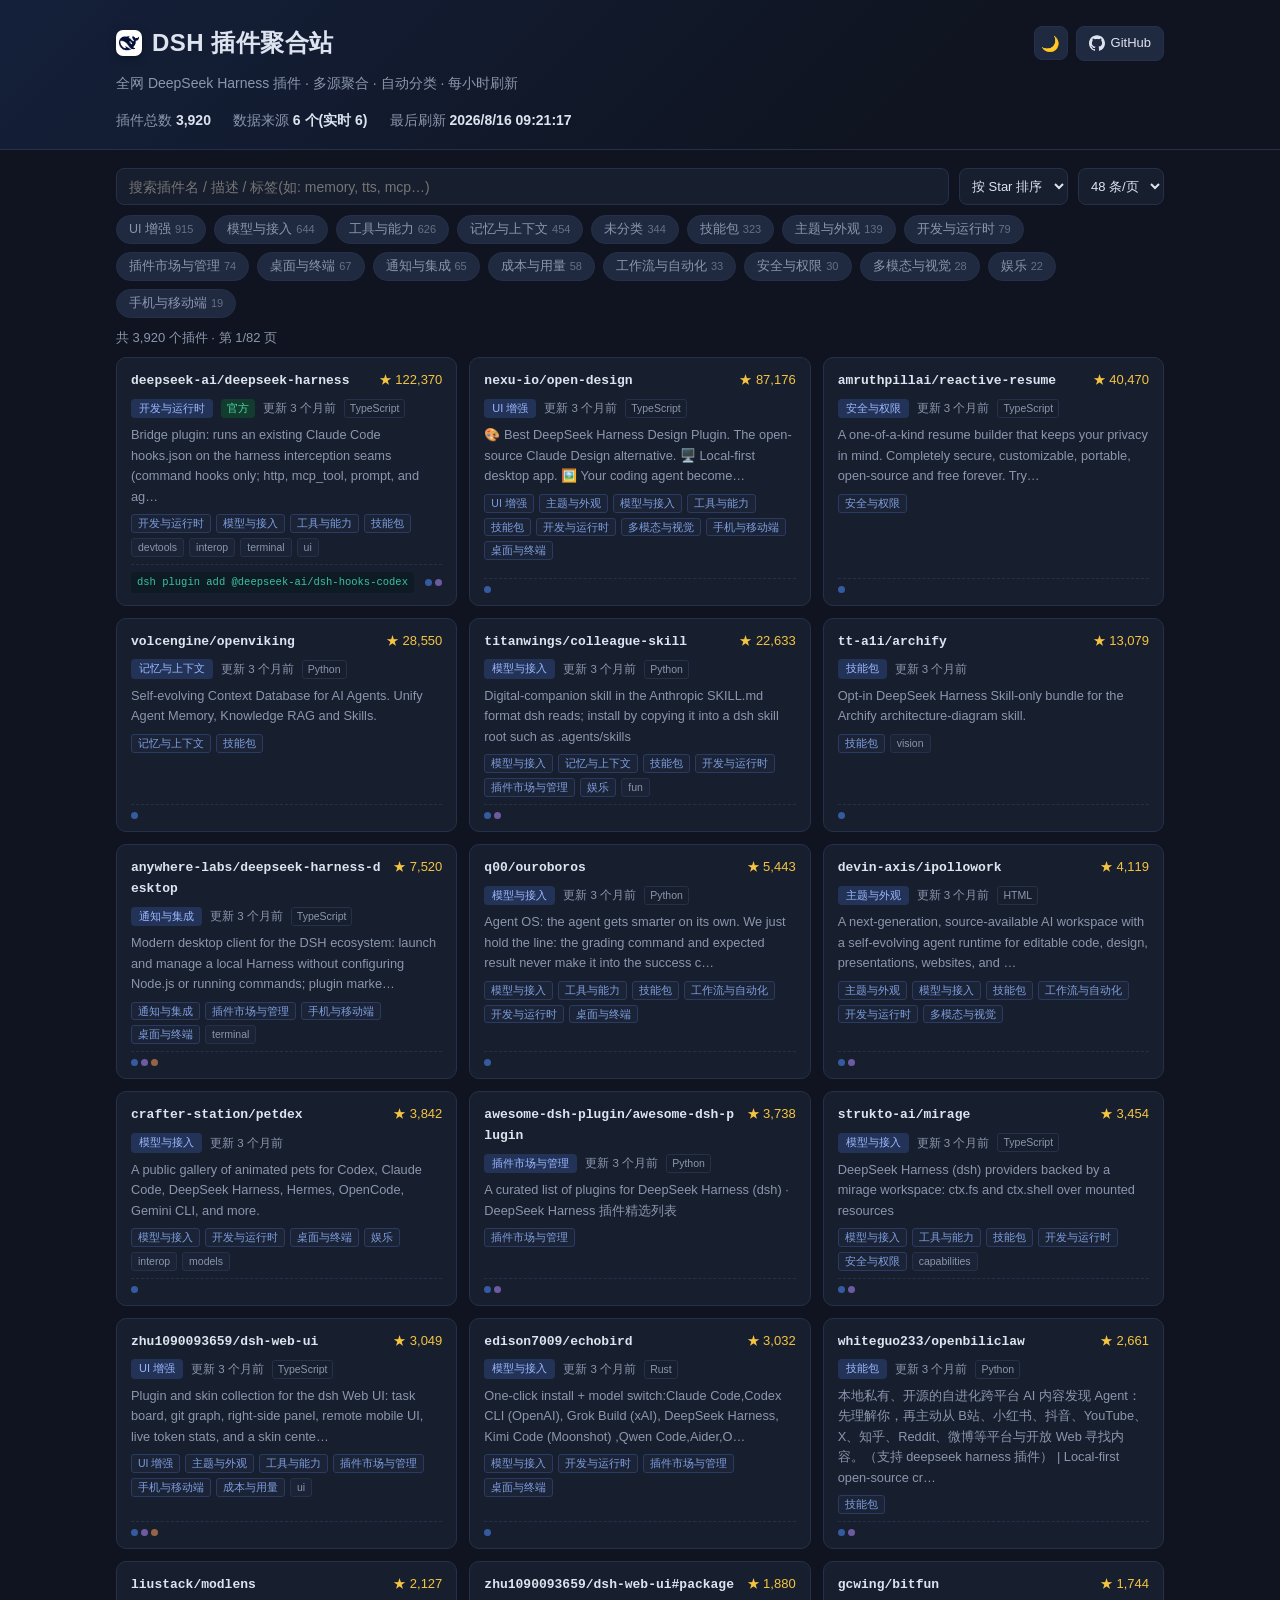
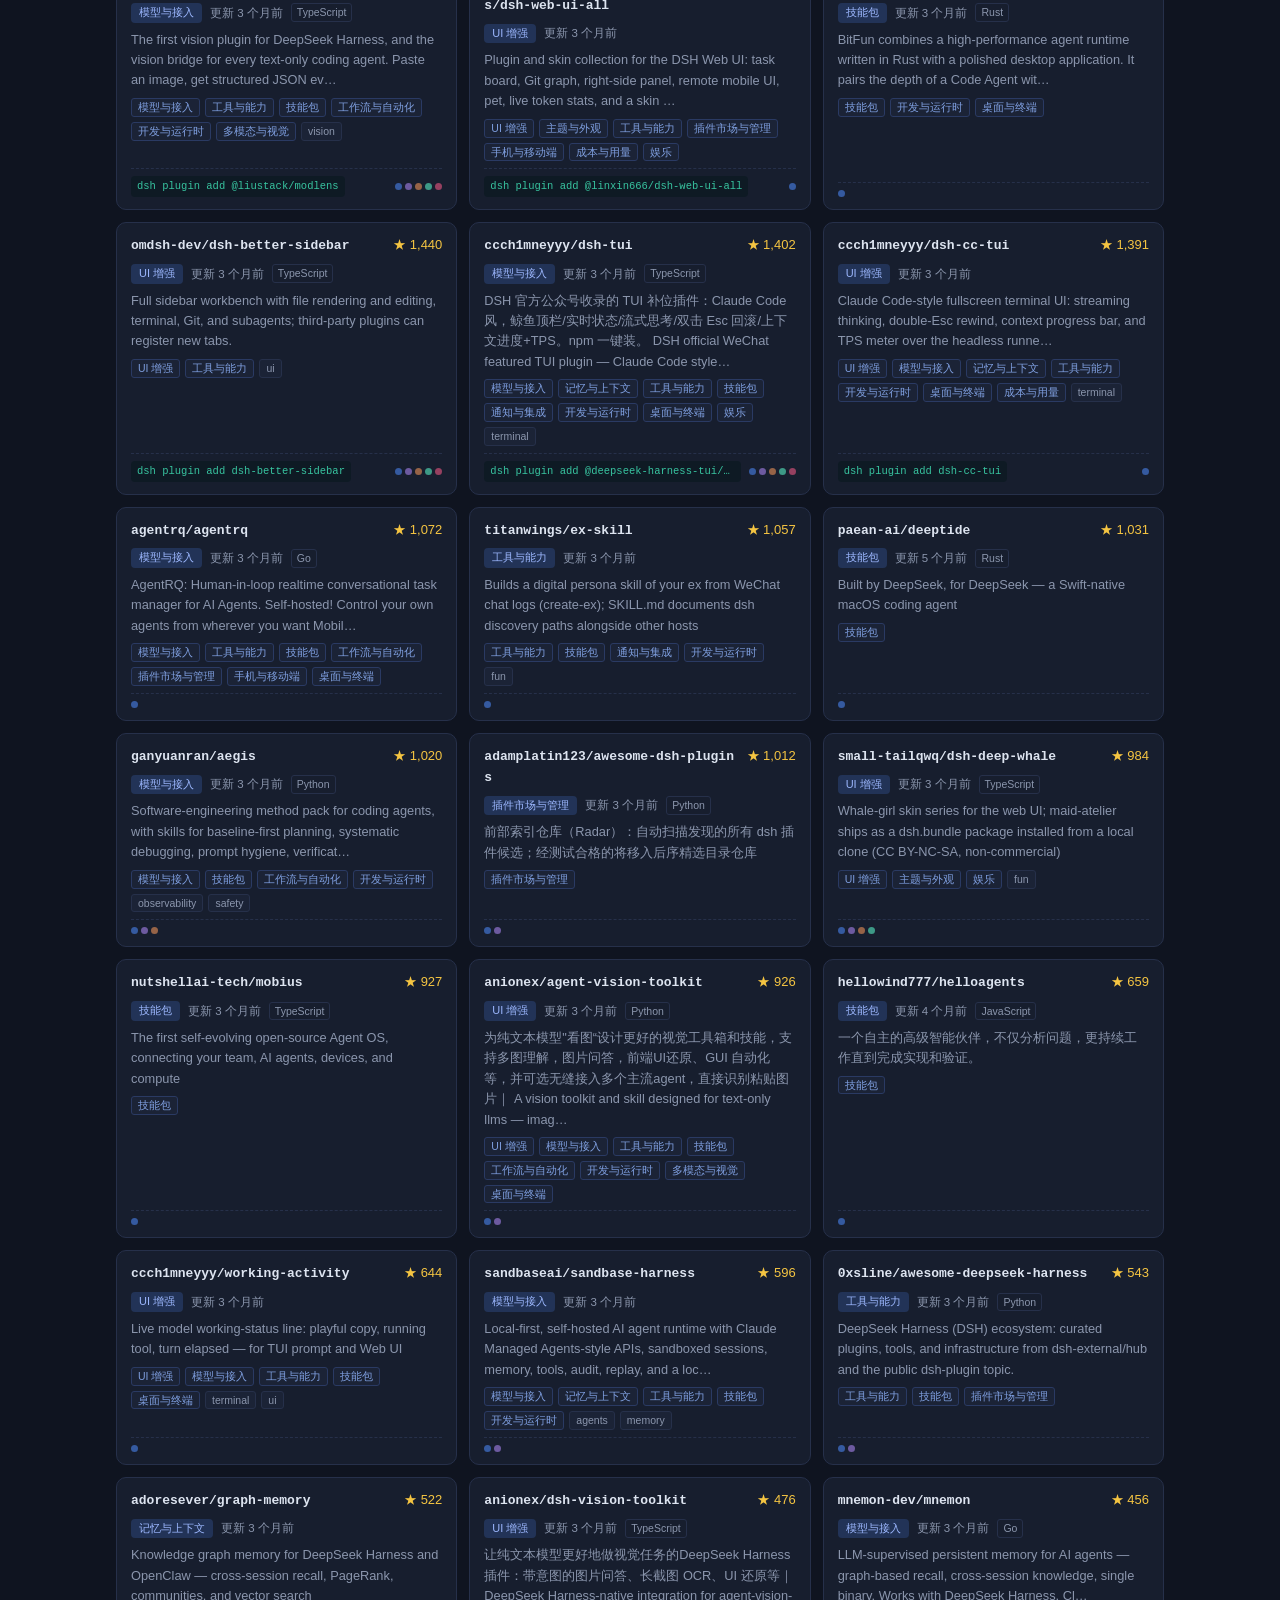
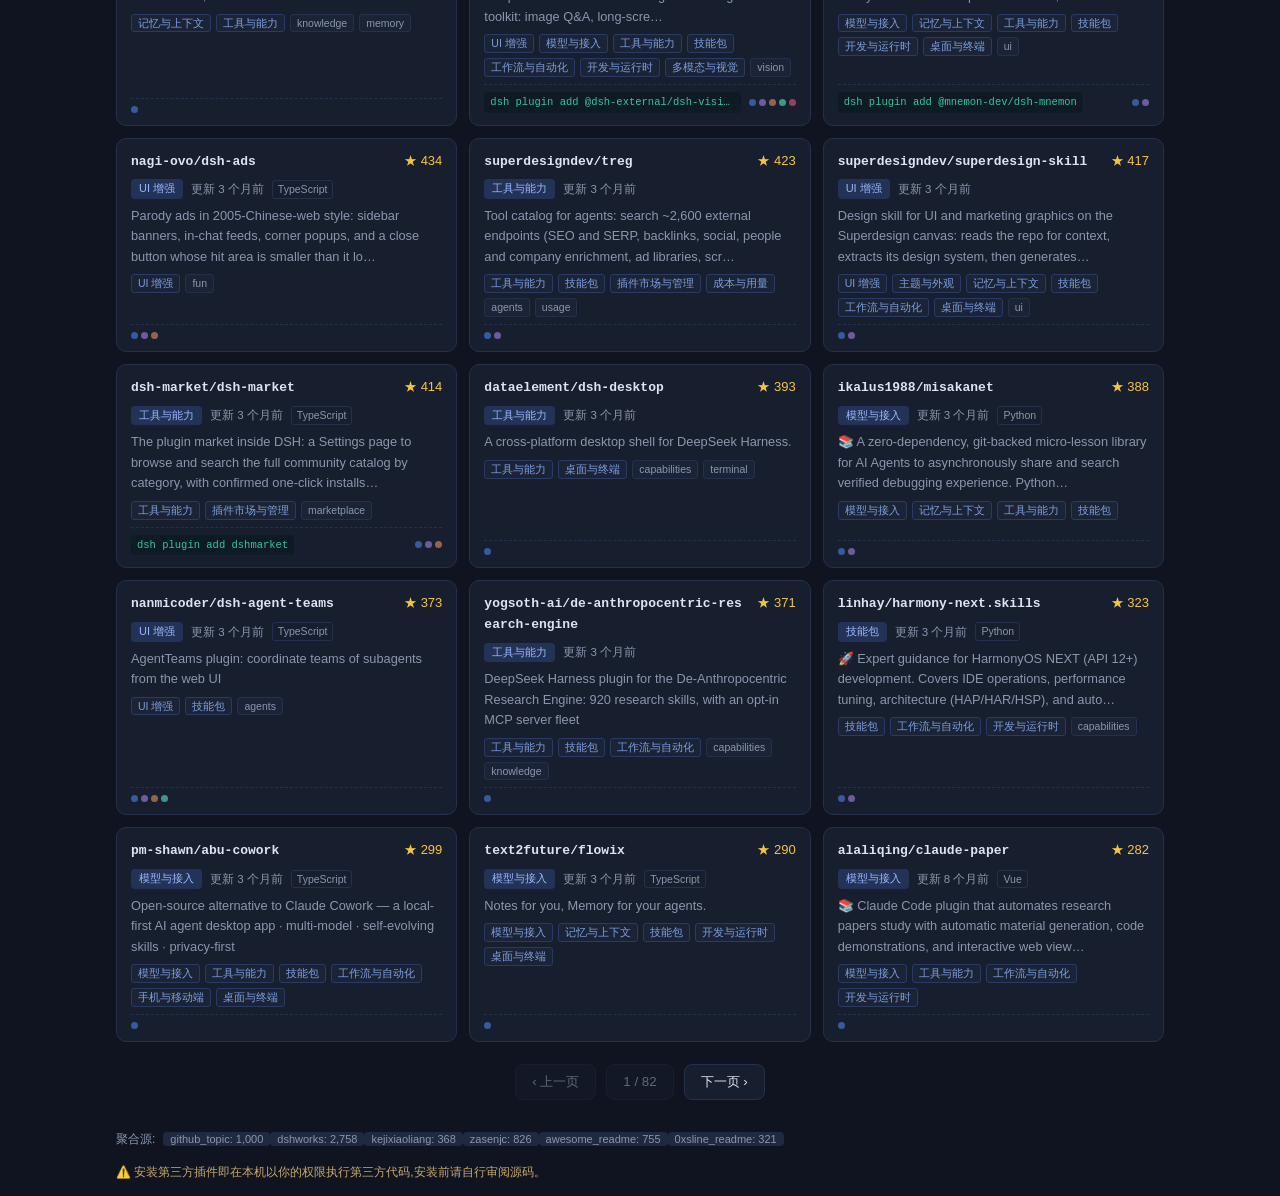
==== commit e1cee28b: "seo: add bing msvalidate meta" ====
--- a/.edgeone/assets/index.html
+++ b/.edgeone/assets/index.html
@@ -4,20 +4,21 @@
 <meta charset="UTF-8">
 <meta name="viewport" content="width=device-width, initial-scale=1.0">
 <title>DSH 插件聚合站 - DeepSeek Harness 插件大全 · 实时聚合检索</title>
-<meta name="description" content="聚合全网 3,849 个 DeepSeek Harness (dsh) 插件:自动分类、按 Star/更新时间排序、支持搜索。多数据源每小时刷新,发现最新 AI Agent 插件。">
+<meta name="description" content="聚合全网 3,920 个 DeepSeek Harness (dsh) 插件:自动分类、按 Star/更新时间排序、支持搜索。多数据源每小时刷新,发现最新 AI Agent 插件。">
 <meta name="keywords" content="dsh插件,DeepSeek Harness 插件,dsh plugin,DeepSeek 插件,AI Agent 插件,插件市场">
 <link rel="canonical" href="https://dsh-plugin-hub.hupc.site/">
 <meta property="og:type" content="website">
 <meta property="og:site_name" content="DSH 插件聚合站">
 <meta property="og:title" content="DSH 插件聚合站 - DeepSeek Harness 插件大全 · 实时聚合检索">
-<meta property="og:description" content="聚合全网 3,849 个 DeepSeek Harness (dsh) 插件:自动分类、按 Star/更新时间排序、支持搜索。多数据源每小时刷新,发现最新 AI Agent 插件。">
+<meta property="og:description" content="聚合全网 3,920 个 DeepSeek Harness (dsh) 插件:自动分类、按 Star/更新时间排序、支持搜索。多数据源每小时刷新,发现最新 AI Agent 插件。">
 <meta property="og:url" content="https://dsh-plugin-hub.hupc.site/">
 <meta property="og:image" content="https://dsh-plugin-hub.hupc.site/logo.png">
 <meta property="og:locale" content="zh_CN">
 <meta name="twitter:card" content="summary">
 <meta name="twitter:title" content="DSH 插件聚合站 - DeepSeek Harness 插件大全 · 实时聚合检索">
-<meta name="twitter:description" content="聚合全网 3,849 个 DeepSeek Harness (dsh) 插件:自动分类、按 Star/更新时间排序、支持搜索。多数据源每小时刷新,发现最新 AI Agent 插件。">
-<script type="application/ld+json">{"@context": "https://schema.org", "@graph": [{"@type": "WebSite", "name": "DSH 插件聚合站", "url": "https://dsh-plugin-hub.hupc.site/", "description": "聚合全网 3,849 个 DeepSeek Harness (dsh) 插件:自动分类、按 Star/更新时间排序、支持搜索。多数据源每小时刷新,发现最新 AI Agent 插件。", "inLanguage": "zh-CN"}, {"@type": "ItemList", "name": "热门 DSH 插件 Top 100", "itemListElement": [{"@type": "ListItem", "position": 1, "name": "deepseek-ai/deepseek-harness", "url": "https://github.com/deepseek-ai/deepseek-harness"}, {"@type": "ListItem", "position": 2, "name": "nexu-io/open-design", "url": "https://github.com/nexu-io/open-design"}, {"@type": "ListItem", "position": 3, "name": "titanwings/colleague-skill", "url": "https://github.com/titanwings/colleague-skill"}, {"@type": "ListItem", "position": 4, "name": "nagi-ovo/voyager", "url": "https://github.com/Nagi-ovo/voyager"}, {"@type": "ListItem", "position": 5, "name": "tt-a1i/archify", "url": "https://github.com/tt-a1i/archify"}, {"@type": "ListItem", "position": 6, "name": "anywhere-labs/deepseek-harness-desktop", "url": "https://github.com/anywhere-labs/deepseek-harness-desktop"}, {"@type": "ListItem", "position": 7, "name": "q00/ouroboros", "url": "https://github.com/Q00/ouroboros"}, {"@type": "ListItem", "position": 8, "name": "zseven-w/openpencil", "url": "https://github.com/ZSeven-W/openpencil"}, {"@type": "ListItem", "position": 9, "name": "devin-axis/ipollowork", "url": "https://github.com/Devin-AXIS/iPolloWork"}, {"@type": "ListItem", "position": 10, "name": "crafter-station/petdex", "url": "https://github.com/crafter-station/petdex"}, {"@type": "ListItem", "position": 11, "name": "strukto-ai/mirage", "url": "https://github.com/strukto-ai/mirage"}, {"@type": "ListItem", "position": 12, "name": "awesome-dsh-plugin/awesome-dsh-plugin", "url": "https://github.com/awesome-dsh-plugin/awesome-dsh-plugin"}, {"@type": "ListItem", "position": 13, "name": "edison7009/echobird", "url": "https://github.com/edison7009/EchoBird"}, {"@type": "ListItem", "position": 14, "name": "zhu1090093659/dsh-web-ui", "url": "https://github.com/zhu1090093659/dsh-web-ui"}, {"@type": "ListItem", "position": 15, "name": "whiteguo233/openbiliclaw", "url": "https://github.com/whiteguo233/OpenBiliClaw"}, {"@type": "ListItem", "position": 16, "name": "xiaobright/dsh-anchored-standard", "url": "https://github.com/xiaobright/dsh-anchored-standard"}, {"@type": "ListItem", "position": 17, "name": "liustack/modlens", "url": "https://github.com/liustack/modlens"}, {"@type": "ListItem", "position": 18, "name": "zhu1090093659/dsh-web-ui#packages/dsh-web-ui-all", "url": "https://github.com/zhu1090093659/dsh-web-ui/tree/main/packages/dsh-web-ui-all"}, {"@type": "ListItem", "position": 19, "name": "gcwing/bitfun", "url": "https://github.com/GCWing/BitFun"}, {"@type": "ListItem", "position": 20, "name": "ccch1mneyyy/dsh-tui", "url": "https://github.com/ccch1mneyyy/dsh-TUI"}, {"@type": "ListItem", "position": 21, "name": "omdsh-dev/dsh-better-sidebar", "url": "https://github.com/omdsh-dev/DSH-better-sidebar"}, {"@type": "ListItem", "position": 22, "name": "ccch1mneyyy/dsh-cc-tui", "url": "https://github.com/ccch1mneyyy/dsh-cc-tui"}, {"@type": "ListItem", "position": 23, "name": "agentrq/agentrq", "url": "https://github.com/agentrq/agentrq"}, {"@type": "ListItem", "position": 24, "name": "titanwings/ex-skill", "url": "https://github.com/titanwings/ex-skill"}, {"@type": "ListItem", "position": 25, "name": "paean-ai/deeptide", "url": "https://github.com/paean-ai/deeptide"}, {"@type": "ListItem", "position": 26, "name": "ganyuanran/aegis", "url": "https://github.com/GanyuanRan/Aegis"}, {"@type": "ListItem", "position": 27, "name": "adamplatin123/awesome-dsh-plugins", "url": "https://github.com/AdamPlatin123/awesome-dsh-plugins"}, {"@type": "ListItem", "position": 28, "name": "small-tailqwq/dsh-deep-whale", "url": "https://github.com/Small-tailqwq/dsh-deep-whale"}, {"@type": "ListItem", "position": 29, "name": "nutshellai-tech/mobius", "url": "https://github.com/nutshellai-tech/mobius"}, {"@type": "ListItem", "position": 30, "name": "xytom/coding-tools-mcp", "url": "https://github.com/xyTom/coding-tools-mcp"}, {"@type": "ListItem", "position": 31, "name": "hellowind777/helloagents", "url": "https://github.com/hellowind777/helloagents"}, {"@type": "ListItem", "position": 32, "name": "ccch1mneyyy/working-activity", "url": "https://github.com/ccch1mneyyy/working-activity"}, {"@type": "ListItem", "position": 33, "name": "anionex/agent-vision-toolkit", "url": "https://github.com/Anionex/agent-vision-toolkit"}, {"@type": "ListItem", "position": 34, "name": "sandbaseai/sandbase-harness", "url": "https://github.com/sandbaseai/sandbase-harness"}, {"@type": "ListItem", "position": 35, "name": "0xsline/awesome-deepseek-harness", "url": "https://github.com/0xsline/awesome-deepseek-harness"}, {"@type": "ListItem", "position": 36, "name": "adoresever/graph-memory", "url": "https://github.com/adoresever/graph-memory"}, {"@type": "ListItem", "position": 37, "name": "mnemon-dev/mnemon", "url": "https://github.com/mnemon-dev/mnemon"}, {"@type": "ListItem", "position": 38, "name": "anionex/dsh-vision-toolkit", "url": "https://github.com/Anionex/dsh-vision-toolkit"}, {"@type": "ListItem", "position": 39, "name": "superdesigndev/treg", "url": "https://github.com/superdesigndev/treg"}, {"@type": "ListItem", "position": 40, "name": "nagi-ovo/dsh-ads", "url": "https://github.com/Nagi-ovo/dsh-ads"}, {"@type": "ListItem", "position": 41, "name": "superdesigndev/superdesign-skill", "url": "https://github.com/superdesigndev/superdesign-skill"}, {"@type": "ListItem", "position": 42, "name": "ikalus1988/misakanet", "url": "https://github.com/Ikalus1988/MisakaNet"}, {"@type": "ListItem", "position": 43, "name": "yogsoth-ai/de-anthropocentric-research-engine", "url": "https://github.com/yogsoth-ai/de-anthropocentric-research-engine"}, {"@type": "ListItem", "position": 44, "name": "ethanyoq/ai-novel-writer", "url": "https://github.com/EthanYoQ/AI-Novel-Writer"}, {"@type": "ListItem", "position": 45, "name": "dsh-market/dsh-market", "url": "https://github.com/dsh-market/dsh-market"}, {"@type": "ListItem", "position": 46, "name": "nanmicoder/dsh-agent-teams", "url": "https://github.com/NanmiCoder/dsh-agent-teams"}, {"@type": "ListItem", "position": 47, "name": "linhay/harmony-next.skills", "url": "https://github.com/linhay/harmony-next.skills"}, {"@type": "ListItem", "position": 48, "name": "dataelement/dsh-desktop", "url": "https://github.com/dataelement/dsh-desktop"}, {"@type": "ListItem", "position": 49, "name": "pm-shawn/abu-cowork", "url": "https://github.com/PM-Shawn/Abu-Cowork"}, {"@type": "ListItem", "position": 50, "name": "text2future/flowix", "url": "https://github.com/text2future/flowix"}, {"@type": "ListItem", "position": 51, "name": "alaliqing/claude-paper", "url": "https://github.com/alaliqing/claude-paper"}, {"@type": "ListItem", "position": 52, "name": "cofy-x/axern", "url": "https://github.com/cofy-x/axern"}, {"@type": "ListItem", "position": 53, "name": "sepinetam/mcp-for-stata", "url": "https://github.com/SepineTam/mcp-for-stata"}, {"@type": "ListItem", "position": 54, "name": "morluto/rea", "url": "https://github.com/morluto/rea"}, {"@type": "ListItem", "position": 55, "name": "openma-ai/open-managed-agents", "url": "https://github.com/openma-ai/open-managed-agents"}, {"@type": "ListItem", "position": 56, "name": "h4dex/opc-nexus", "url": "https://github.com/h4dex/opc-nexus"}, {"@type": "ListItem", "position": 57, "name": "omdsh-dev/dsh-at-file", "url": "https://github.com/omdsh-dev/dsh-at-file"}, {"@type": "ListItem", "position": 58, "name": "vibeinging/deepseek-harness-desktop-app", "url": "https://github.com/vibeinging/deepseek-harness-desktop-app"}, {"@type": "ListItem", "position": 59, "name": "ysr666/dsh-vision-router", "url": "https://github.com/ysr666/dsh-vision-router"}, {"@type": "ListItem", "position": 60, "name": "hust-open-atom-club/oh-dsh", "url": "https://github.com/hust-open-atom-club/oh-dsh"}, {"@type": "ListItem", "position": 61, "name": "huiliyi37/dsh-tianshu-tui", "url": "https://github.com/huiliyi37/dsh-tianshu-tui"}, {"@type": "ListItem", "position": 62, "name": "lum1104/dsh-browser", "url": "https://github.com/Lum1104/dsh-browser"}, {"@type": "ListItem", "position": 63, "name": "vlln/whale-girl", "url": "https://github.com/vlln/whale-girl"}, {"@type": "ListItem", "position": 64, "name": "bruc3van/awesome-dsh-plugin", "url": "https://github.com/bruc3van/awesome-dsh-plugin"}, {"@type": "ListItem", "position": 65, "name": "tinqiao-oss/engramory", "url": "https://github.com/tinqiao-oss/engramory"}, {"@type": "ListItem", "position": 66, "name": "zhaoolee/notes", "url": "https://github.com/zhaoolee/notes"}, {"@type": "ListItem", "position": 67, "name": "ariestar/sivtr", "url": "https://github.com/Ariestar/sivtr"}, {"@type": "ListItem", "position": 68, "name": "humblebanana/open-record-replay", "url": "https://github.com/humblebanana/open-record-replay"}, {"@type": "ListItem", "position": 69, "name": "hewzhew/dsh-agent-rp", "url": "https://github.com/hewzhew/dsh-agent-rp"}, {"@type": "ListItem", "position": 70, "name": "nagi-ovo/dsh-visualize", "url": "https://github.com/Nagi-ovo/dsh-visualize"}, {"@type": "ListItem", "position": 71, "name": "omdsh-dev/dsh-genui", "url": "https://github.com/omdsh-dev/dsh-genui"}, {"@type": "ListItem", "position": 72, "name": "drewnekota/cetus", "url": "https://github.com/drewnekota/cetus"}, {"@type": "ListItem", "position": 73, "name": "liceses/dsh-gitbash-preset", "url": "https://github.com/liceses/dsh-gitbash-preset"}, {"@type": "ListItem", "position": 74, "name": "sikao-engine/kimix", "url": "https://github.com/Sikao-Engine/KimiX"}, {"@type": "ListItem", "position": 75, "name": "liustack/modsearch", "url": "https://github.com/liustack/modsearch"}, {"@type": "ListItem", "position": 76, "name": "nagi-ovo/dsh-find-plugins", "url": "https://github.com/Nagi-ovo/dsh-find-plugins"}, {"@type": "ListItem", "position": 77, "name": "vladimir-human/humanizer-ru", "url": "https://github.com/Vladimir-Human/humanizer-ru"}, {"@type": "ListItem", "position": 78, "name": "csyangwen/dsh-memory-evolve", "url": "https://github.com/csyangwen/dsh-memory-evolve"}, {"@type": "ListItem", "position": 79, "name": "chisaalter/deepseek-harness-desktop", "url": "https://github.com/ChisaAlter/Deepseek-Harness-Desktop"}, {"@type": "ListItem", "position": 80, "name": "hikariming/dshfind", "url": "https://github.com/hikariming/dshfind"}, {"@type": "ListItem", "position": 81, "name": "zseven-w/dsh-openpencil", "url": "https://github.com/ZSeven-W/dsh-openpencil"}, {"@type": "ListItem", "position": 82, "name": "orziz/odai", "url": "https://github.com/orziz/odai"}, {"@type": "ListItem", "position": 83, "name": "taxueseek/argo", "url": "https://github.com/taxueseek/argo"}, {"@type": "ListItem", "position": 84, "name": "leslie-sss/seewxapkg", "url": "https://github.com/Leslie-SSS/seeWxapkg"}, {"@type": "ListItem", "position": 85, "name": "yjh051108/dsh-super-injector", "url": "https://github.com/yjh051108/dsh-super-injector"}, {"@type": "ListItem", "position": 86, "name": "pulseaiclub/phi", "url": "https://github.com/pulseaiclub/phi"}, {"@type": "ListItem", "position": 87, "name": "bradegithub/dsh-plugins-marketplace", "url": "https://github.com/bradeGithub/DSH-Plugins-Marketplace"}, {"@type": "ListItem", "position": 88, "name": "labring/sealos-skills", "url": "https://github.com/labring/sealos-skills"}, {"@type": "ListItem", "position": 89, "name": "jayden-x-l/forkprobe", "url": "https://github.com/Jayden-X-L/forkprobe"}, {"@type": "ListItem", "position": 90, "name": "bruzwj/liang-saint-slider", "url": "https://github.com/BruzWJ/Liang-Saint-Slider"}, {"@type": "ListItem", "position": 91, "name": "fufankeji/deepseek-harness-studio", "url": "https://github.com/fufankeji/deepseek-harness-studio"}, {"@type": "ListItem", "position": 92, "name": "zseven-w/dsh-noema", "url": "https://github.com/ZSeven-W/dsh-noema"}, {"@type": "ListItem", "position": 93, "name": "icetomoyo/dsh_workflow", "url": "https://github.com/icetomoyo/dsh_workflow"}, {"@type": "ListItem", "position": 94, "name": "nanmicoder/dsh-auto-mode", "url": "https://github.com/NanmiCoder/dsh-auto-mode"}, {"@type": "ListItem", "position": 95, "name": "omdsh-dev/dsh-annotation", "url": "https://github.com/omdsh-dev/dsh-annotation"}, {"@type": "ListItem", "position": 96, "name": "anionex/dsh-turn-rewind", "url": "https://github.com/Anionex/dsh-turn-rewind"}, {"@type": "ListItem", "position": 97, "name": "ayase34/gal-view", "url": "https://github.com/Ayase34/gal-view"}, {"@type": "ListItem", "position": 98, "name": "lyn-77/promentor", "url": "https://github.com/Lyn-77/ProMentor"}, {"@type": "ListItem", "position": 99, "name": "sanqi-normal/dsh-webui-market-plugin", "url": "https://github.com/Sanqi-normal/dsh-webui-market-plugin"}, {"@type": "ListItem", "position": 100, "name": "dominic789654/awesome-deepseek-harness", "url": "https://github.com/Dominic789654/awesome-deepseek-harness"}]}]}</script>
+<meta name="twitter:description" content="聚合全网 3,920 个 DeepSeek Harness (dsh) 插件:自动分类、按 Star/更新时间排序、支持搜索。多数据源每小时刷新,发现最新 AI Agent 插件。">
+<script type="application/ld+json">{"@context": "https://schema.org", "@graph": [{"@type": "WebSite", "name": "DSH 插件聚合站", "url": "https://dsh-plugin-hub.hupc.site/", "description": "聚合全网 3,920 个 DeepSeek Harness (dsh) 插件:自动分类、按 Star/更新时间排序、支持搜索。多数据源每小时刷新,发现最新 AI Agent 插件。", "inLanguage": "zh-CN"}, {"@type": "ItemList", "name": "热门 DSH 插件 Top 100", "itemListElement": [{"@type": "ListItem", "position": 1, "name": "deepseek-ai/deepseek-harness", "url": "https://github.com/deepseek-ai/deepseek-harness"}, {"@type": "ListItem", "position": 2, "name": "nexu-io/open-design", "url": "https://github.com/nexu-io/open-design"}, {"@type": "ListItem", "position": 3, "name": "amruthpillai/reactive-resume", "url": "https://github.com/amruthpillai/reactive-resume"}, {"@type": "ListItem", "position": 4, "name": "volcengine/openviking", "url": "https://github.com/volcengine/OpenViking"}, {"@type": "ListItem", "position": 5, "name": "titanwings/colleague-skill", "url": "https://github.com/titanwings/colleague-skill"}, {"@type": "ListItem", "position": 6, "name": "tt-a1i/archify", "url": "https://github.com/tt-a1i/archify"}, {"@type": "ListItem", "position": 7, "name": "anywhere-labs/deepseek-harness-desktop", "url": "https://github.com/anywhere-labs/deepseek-harness-desktop"}, {"@type": "ListItem", "position": 8, "name": "q00/ouroboros", "url": "https://github.com/Q00/ouroboros"}, {"@type": "ListItem", "position": 9, "name": "devin-axis/ipollowork", "url": "https://github.com/Devin-AXIS/iPolloWork"}, {"@type": "ListItem", "position": 10, "name": "crafter-station/petdex", "url": "https://github.com/crafter-station/petdex"}, {"@type": "ListItem", "position": 11, "name": "awesome-dsh-plugin/awesome-dsh-plugin", "url": "https://github.com/awesome-dsh-plugin/awesome-dsh-plugin"}, {"@type": "ListItem", "position": 12, "name": "strukto-ai/mirage", "url": "https://github.com/strukto-ai/mirage"}, {"@type": "ListItem", "position": 13, "name": "zhu1090093659/dsh-web-ui", "url": "https://github.com/zhu1090093659/dsh-web-ui"}, {"@type": "ListItem", "position": 14, "name": "edison7009/echobird", "url": "https://github.com/edison7009/EchoBird"}, {"@type": "ListItem", "position": 15, "name": "whiteguo233/openbiliclaw", "url": "https://github.com/whiteguo233/OpenBiliClaw"}, {"@type": "ListItem", "position": 16, "name": "liustack/modlens", "url": "https://github.com/liustack/modlens"}, {"@type": "ListItem", "position": 17, "name": "zhu1090093659/dsh-web-ui#packages/dsh-web-ui-all", "url": "https://github.com/zhu1090093659/dsh-web-ui/tree/main/packages/dsh-web-ui-all"}, {"@type": "ListItem", "position": 18, "name": "gcwing/bitfun", "url": "https://github.com/GCWing/BitFun"}, {"@type": "ListItem", "position": 19, "name": "omdsh-dev/dsh-better-sidebar", "url": "https://github.com/omdsh-dev/DSH-better-sidebar"}, {"@type": "ListItem", "position": 20, "name": "ccch1mneyyy/dsh-tui", "url": "https://github.com/ccch1mneyyy/dsh-TUI"}, {"@type": "ListItem", "position": 21, "name": "ccch1mneyyy/dsh-cc-tui", "url": "https://github.com/ccch1mneyyy/dsh-cc-tui"}, {"@type": "ListItem", "position": 22, "name": "agentrq/agentrq", "url": "https://github.com/agentrq/agentrq"}, {"@type": "ListItem", "position": 23, "name": "titanwings/ex-skill", "url": "https://github.com/titanwings/ex-skill"}, {"@type": "ListItem", "position": 24, "name": "paean-ai/deeptide", "url": "https://github.com/paean-ai/deeptide"}, {"@type": "ListItem", "position": 25, "name": "ganyuanran/aegis", "url": "https://github.com/GanyuanRan/Aegis"}, {"@type": "ListItem", "position": 26, "name": "adamplatin123/awesome-dsh-plugins", "url": "https://github.com/AdamPlatin123/awesome-dsh-plugins"}, {"@type": "ListItem", "position": 27, "name": "small-tailqwq/dsh-deep-whale", "url": "https://github.com/Small-tailqwq/dsh-deep-whale"}, {"@type": "ListItem", "position": 28, "name": "nutshellai-tech/mobius", "url": "https://github.com/nutshellai-tech/mobius"}, {"@type": "ListItem", "position": 29, "name": "anionex/agent-vision-toolkit", "url": "https://github.com/Anionex/agent-vision-toolkit"}, {"@type": "ListItem", "position": 30, "name": "hellowind777/helloagents", "url": "https://github.com/hellowind777/helloagents"}, {"@type": "ListItem", "position": 31, "name": "ccch1mneyyy/working-activity", "url": "https://github.com/ccch1mneyyy/working-activity"}, {"@type": "ListItem", "position": 32, "name": "sandbaseai/sandbase-harness", "url": "https://github.com/sandbaseai/sandbase-harness"}, {"@type": "ListItem", "position": 33, "name": "0xsline/awesome-deepseek-harness", "url": "https://github.com/0xsline/awesome-deepseek-harness"}, {"@type": "ListItem", "position": 34, "name": "adoresever/graph-memory", "url": "https://github.com/adoresever/graph-memory"}, {"@type": "ListItem", "position": 35, "name": "anionex/dsh-vision-toolkit", "url": "https://github.com/Anionex/dsh-vision-toolkit"}, {"@type": "ListItem", "position": 36, "name": "mnemon-dev/mnemon", "url": "https://github.com/mnemon-dev/mnemon"}, {"@type": "ListItem", "position": 37, "name": "nagi-ovo/dsh-ads", "url": "https://github.com/Nagi-ovo/dsh-ads"}, {"@type": "ListItem", "position": 38, "name": "superdesigndev/treg", "url": "https://github.com/superdesigndev/treg"}, {"@type": "ListItem", "position": 39, "name": "superdesigndev/superdesign-skill", "url": "https://github.com/superdesigndev/superdesign-skill"}, {"@type": "ListItem", "position": 40, "name": "dsh-market/dsh-market", "url": "https://github.com/dsh-market/dsh-market"}, {"@type": "ListItem", "position": 41, "name": "dataelement/dsh-desktop", "url": "https://github.com/dataelement/dsh-desktop"}, {"@type": "ListItem", "position": 42, "name": "ikalus1988/misakanet", "url": "https://github.com/Ikalus1988/MisakaNet"}, {"@type": "ListItem", "position": 43, "name": "nanmicoder/dsh-agent-teams", "url": "https://github.com/NanmiCoder/dsh-agent-teams"}, {"@type": "ListItem", "position": 44, "name": "yogsoth-ai/de-anthropocentric-research-engine", "url": "https://github.com/yogsoth-ai/de-anthropocentric-research-engine"}, {"@type": "ListItem", "position": 45, "name": "linhay/harmony-next.skills", "url": "https://github.com/linhay/harmony-next.skills"}, {"@type": "ListItem", "position": 46, "name": "pm-shawn/abu-cowork", "url": "https://github.com/PM-Shawn/Abu-Cowork"}, {"@type": "ListItem", "position": 47, "name": "text2future/flowix", "url": "https://github.com/text2future/flowix"}, {"@type": "ListItem", "position": 48, "name": "alaliqing/claude-paper", "url": "https://github.com/alaliqing/claude-paper"}, {"@type": "ListItem", "position": 49, "name": "ysr666/dsh-vision-router", "url": "https://github.com/ysr666/dsh-vision-router"}, {"@type": "ListItem", "position": 50, "name": "cofy-x/axern", "url": "https://github.com/cofy-x/axern"}, {"@type": "ListItem", "position": 51, "name": "omdsh-dev/dsh-at-file", "url": "https://github.com/omdsh-dev/dsh-at-file"}, {"@type": "ListItem", "position": 52, "name": "sepinetam/mcp-for-stata", "url": "https://github.com/SepineTam/mcp-for-stata"}, {"@type": "ListItem", "position": 53, "name": "morluto/rea", "url": "https://github.com/morluto/rea"}, {"@type": "ListItem", "position": 54, "name": "openma-ai/open-managed-agents", "url": "https://github.com/openma-ai/open-managed-agents"}, {"@type": "ListItem", "position": 55, "name": "hust-open-atom-club/oh-dsh", "url": "https://github.com/hust-open-atom-club/oh-dsh"}, {"@type": "ListItem", "position": 56, "name": "vibeinging/deepseek-harness-desktop-app", "url": "https://github.com/vibeinging/deepseek-harness-desktop-app"}, {"@type": "ListItem", "position": 57, "name": "huiliyi37/dsh-tianshu-tui", "url": "https://github.com/huiliyi37/dsh-tianshu-tui"}, {"@type": "ListItem", "position": 58, "name": "vlln/whale-girl", "url": "https://github.com/vlln/whale-girl"}, {"@type": "ListItem", "position": 59, "name": "lum1104/dsh-browser", "url": "https://github.com/Lum1104/dsh-browser"}, {"@type": "ListItem", "position": 60, "name": "bruc3van/awesome-dsh-plugin", "url": "https://github.com/bruc3van/awesome-dsh-plugin"}, {"@type": "ListItem", "position": 61, "name": "tinqiao-oss/engramory", "url": "https://github.com/tinqiao-oss/engramory"}, {"@type": "ListItem", "position": 62, "name": "zhaoolee/notes", "url": "https://github.com/zhaoolee/notes"}, {"@type": "ListItem", "position": 63, "name": "hewzhew/dsh-agent-rp", "url": "https://github.com/hewzhew/dsh-agent-rp"}, {"@type": "ListItem", "position": 64, "name": "nagi-ovo/dsh-visualize", "url": "https://github.com/Nagi-ovo/dsh-visualize"}, {"@type": "ListItem", "position": 65, "name": "humblebanana/open-record-replay", "url": "https://github.com/humblebanana/open-record-replay"}, {"@type": "ListItem", "position": 66, "name": "omdsh-dev/dsh-genui", "url": "https://github.com/omdsh-dev/dsh-genui"}, {"@type": "ListItem", "position": 67, "name": "ruler4396/dsh-launcher", "url": "https://github.com/Ruler4396/dsh-launcher"}, {"@type": "ListItem", "position": 68, "name": "nagi-ovo/dsh-find-plugins", "url": "https://github.com/Nagi-ovo/dsh-find-plugins"}, {"@type": "ListItem", "position": 69, "name": "drewnekota/cetus", "url": "https://github.com/drewnekota/cetus"}, {"@type": "ListItem", "position": 70, "name": "liceses/dsh-gitbash-preset", "url": "https://github.com/liceses/dsh-gitbash-preset"}, {"@type": "ListItem", "position": 71, "name": "liustack/modsearch", "url": "https://github.com/liustack/modsearch"}, {"@type": "ListItem", "position": 72, "name": "sikao-engine/kimix", "url": "https://github.com/Sikao-Engine/KimiX"}, {"@type": "ListItem", "position": 73, "name": "csyangwen/dsh-memory-evolve", "url": "https://github.com/csyangwen/dsh-memory-evolve"}, {"@type": "ListItem", "position": 74, "name": "vladimir-human/humanizer-ru", "url": "https://github.com/Vladimir-Human/humanizer-ru"}, {"@type": "ListItem", "position": 75, "name": "fufankeji/deepseek-harness-studio", "url": "https://github.com/fufankeji/deepseek-harness-studio"}, {"@type": "ListItem", "position": 76, "name": "fufankeji/deepseek-harness-app", "url": "https://github.com/fufankeji/deepseek-harness-app"}, {"@type": "ListItem", "position": 77, "name": "fufankeji/deepseek-harness-desktop", "url": "https://github.com/fufankeji/deepseek-harness-desktop"}, {"@type": "ListItem", "position": 78, "name": "zseven-w/dsh-openpencil", "url": "https://github.com/ZSeven-W/dsh-openpencil"}, {"@type": "ListItem", "position": 79, "name": "pulseaiclub/phi", "url": "https://github.com/pulseaiclub/phi"}, {"@type": "ListItem", "position": 80, "name": "taxueseek/argo", "url": "https://github.com/taxueseek/argo"}, {"@type": "ListItem", "position": 81, "name": "orziz/odai", "url": "https://github.com/orziz/odai"}, {"@type": "ListItem", "position": 82, "name": "libukai/awesome-deepseek-harness", "url": "https://github.com/libukai/awesome-deepseek-harness"}, {"@type": "ListItem", "position": 83, "name": "yjh051108/dsh-super-injector", "url": "https://github.com/yjh051108/dsh-super-injector"}, {"@type": "ListItem", "position": 84, "name": "wyh66666666/dsh-transparent-ui-plugin", "url": "https://github.com/WYH66666666/DSH-Transparent-UI-Plugin"}, {"@type": "ListItem", "position": 85, "name": "bradegithub/dsh-plugins-marketplace", "url": "https://github.com/bradeGithub/DSH-Plugins-Marketplace"}, {"@type": "ListItem", "position": 86, "name": "zseven-w/dsh-noema", "url": "https://github.com/ZSeven-W/dsh-noema"}, {"@type": "ListItem", "position": 87, "name": "bruzwj/liang-saint-slider", "url": "https://github.com/BruzWJ/Liang-Saint-Slider"}, {"@type": "ListItem", "position": 88, "name": "labring/sealos-skills", "url": "https://github.com/labring/sealos-skills"}, {"@type": "ListItem", "position": 89, "name": "nanmicoder/dsh-auto-mode", "url": "https://github.com/NanmiCoder/dsh-auto-mode"}, {"@type": "ListItem", "position": 90, "name": "jayden-x-l/forkprobe", "url": "https://github.com/Jayden-X-L/forkprobe"}, {"@type": "ListItem", "position": 91, "name": "dominic789654/awesome-deepseek-harness", "url": "https://github.com/Dominic789654/awesome-deepseek-harness"}, {"@type": "ListItem", "position": 92, "name": "co-engram/co-engram", "url": "https://github.com/Co-Engram/Co-Engram"}, {"@type": "ListItem", "position": 93, "name": "vladimir-human/ru-marketplace-mcp", "url": "https://github.com/Vladimir-Human/ru-marketplace-mcp"}, {"@type": "ListItem", "position": 94, "name": "anionex/dsh-turn-rewind", "url": "https://github.com/Anionex/dsh-turn-rewind"}, {"@type": "ListItem", "position": 95, "name": "icetomoyo/dsh_workflow", "url": "https://github.com/icetomoyo/dsh_workflow"}, {"@type": "ListItem", "position": 96, "name": "sanqi-normal/dsh-webui-market-plugin", "url": "https://github.com/Sanqi-normal/dsh-webui-market-plugin"}, {"@type": "ListItem", "position": 97, "name": "omdsh-dev/dsh-annotation", "url": "https://github.com/omdsh-dev/dsh-annotation"}, {"@type": "ListItem", "position": 98, "name": "ayase34/gal-view", "url": "https://github.com/Ayase34/gal-view"}, {"@type": "ListItem", "position": 99, "name": "lyn-77/promentor", "url": "https://github.com/Lyn-77/ProMentor"}, {"@type": "ListItem", "position": 100, "name": "anysearch-team/anysearch-dsh", "url": "https://github.com/anysearch-team/anysearch-dsh"}]}]}</script>
+<meta name="baidu-site-verification" content="codeva-63vM7ehmDb" />
 <link rel="icon" href="favicon.png">
 <script>try{document.documentElement.dataset.theme=localStorage.getItem('dsh-theme')||'dark'}catch(e){}</script>
 <link rel="stylesheet" href="style.css">
@@ -65,7 +66,7 @@
     <span id="result-count"></span>
   </div>
 
-  <section class="grid" id="grid"><article class="card"><div class="card-top"><a class="name" href="https://github.com/deepseek-ai/deepseek-harness">deepseek-ai/deepseek-harness</a><span class="star">★ 117,382</span></div><div class="meta"><span class="cat cat-dev">开发与运行时</span><span class="push">更新 2 天前</span></div><p class="desc">Bridge plugin: runs an existing Claude Code hooks.json on the harness interception seams (command hooks only; http, mcp_tool, prompt, and ag</p></article><article class="card"><div class="card-top"><a class="name" href="https://github.com/nexu-io/open-design">nexu-io/open-design</a><span class="star">★ 87,063</span></div><div class="meta"><span class="cat cat-ui">UI 增强</span><span class="push">更新 今天</span></div><p class="desc">🎨 Best DeepSeek Harness Design Plugin. The open-source Claude Design alternative. 🖥️ Local-first desktop app. 🖼️ Your coding agent becomes t</p></article><article class="card"><div class="card-top"><a class="name" href="https://github.com/titanwings/colleague-skill">titanwings/colleague-skill</a><span class="star">★ 22,521</span></div><div class="meta"><span class="cat cat-model">模型与接入</span><span class="push">更新 2 天前</span></div><p class="desc">Digital-companion skill in the Anthropic SKILL.md format dsh reads; install by copying it into a dsh skill root such as .agents/skills</p></article><article class="card"><div class="card-top"><a class="name" href="https://github.com/Nagi-ovo/voyager">nagi-ovo/voyager</a><span class="star">★ 19,424</span></div><div class="meta"><span class="cat cat-ui">UI 增强</span><span class="push">更新 今天</span></div><p class="desc">Enhancement suite for Gemini, AI Studio, Claude &amp; ChatGPT — plus a prompt manager for any web UI, DeepSeek Harness included. / 面向 Gemini、AI </p></article><article class="card"><div class="card-top"><a class="name" href="https://github.com/tt-a1i/archify">tt-a1i/archify</a><span class="star">★ 12,999</span></div><div class="meta"><span class="cat cat-skill">技能包</span><span class="push">更新 2 天前</span></div><p class="desc">Opt-in DeepSeek Harness Skill-only bundle for the Archify architecture-diagram skill.</p></article><article class="card"><div class="card-top"><a class="name" href="https://github.com/anywhere-labs/deepseek-harness-desktop">anywhere-labs/deepseek-harness-desktop</a><span class="star">★ 6,830</span></div><div class="meta"><span class="cat cat-notify">通知与集成</span><span class="push">更新 今天</span></div><p class="desc">Modern desktop client for the DSH ecosystem: launch and manage a local Harness without configuring Node.js or running commands; plugin marke</p></article><article class="card"><div class="card-top"><a class="name" href="https://github.com/Q00/ouroboros">q00/ouroboros</a><span class="star">★ 5,430</span></div><div class="meta"><span class="cat cat-model">模型与接入</span><span class="push">更新 今天</span></div><p class="desc">Agent OS: the agent gets smarter on its own. We just hold the line: the grading command and expected result never make it into the success c</p></article><article class="card"><div class="card-top"><a class="name" href="https://github.com/ZSeven-W/openpencil">zseven-w/openpencil</a><span class="star">★ 5,018</span></div><div class="meta"><span class="cat cat-ui">UI 增强</span><span class="push">更新 今天</span></div><p class="desc">The world&#x27;s first open-source AI-native vector design tool and the first to feature concurrent Agent Teams. Design-as-Code. Turn prompts int</p></article><article class="card"><div class="card-top"><a class="name" href="https://github.com/Devin-AXIS/iPolloWork">devin-axis/ipollowork</a><span class="star">★ 4,101</span></div><div class="meta"><span class="cat cat-theme">主题与外观</span><span class="push">更新 今天</span></div><p class="desc">A next-generation, source-available AI workspace with a self-evolving agent runtime for editable code, design, presentations, websites, and </p></article><article class="card"><div class="card-top"><a class="name" href="https://github.com/crafter-station/petdex">crafter-station/petdex</a><span class="star">★ 3,835</span></div><div class="meta"><span class="cat cat-model">模型与接入</span><span class="push">更新 2 天前</span></div><p class="desc">A public gallery of animated pets for Codex, Claude Code, DeepSeek Harness, Hermes, OpenCode, Gemini CLI, and more.</p></article><article class="card"><div class="card-top"><a class="name" href="https://github.com/strukto-ai/mirage">strukto-ai/mirage</a><span class="star">★ 3,452</span></div><div class="meta"><span class="cat cat-model">模型与接入</span><span class="push">更新 今天</span></div><p class="desc">DeepSeek Harness (dsh) providers backed by a mirage workspace: ctx.fs and ctx.shell over mounted resources</p></article><article class="card"><div class="card-top"><a class="name" href="https://github.com/awesome-dsh-plugin/awesome-dsh-plugin">awesome-dsh-plugin/awesome-dsh-plugin</a><span class="star">★ 3,366</span></div><div class="meta"><span class="cat cat-market">插件市场与管理</span><span class="push">更新 今天</span></div><p class="desc">A curated list of plugins for DeepSeek Harness (dsh) · DeepSeek Harness 插件精选列表</p></article><article class="card"><div class="card-top"><a class="name" href="https://github.com/edison7009/EchoBird">edison7009/echobird</a><span class="star">★ 3,027</span></div><div class="meta"><span class="cat cat-model">模型与接入</span><span class="push">更新 今天</span></div><p class="desc">One-click install + model switch:Claude Code,Codex CLI (OpenAI), Grok Build (xAI), DeepSeek Harness, Kimi Code (Moonshot) ,Qwen Code,Aider,O</p></article><article class="card"><div class="card-top"><a class="name" href="https://github.com/zhu1090093659/dsh-web-ui">zhu1090093659/dsh-web-ui</a><span class="star">★ 2,891</span></div><div class="meta"><span class="cat cat-ui">UI 增强</span><span class="push">更新 今天</span></div><p class="desc">Plugin and skin collection for the dsh Web UI: task board, git graph, right-side panel, remote mobile UI, live token stats, and a skin cente</p></article><article class="card"><div class="card-top"><a class="name" href="https://github.com/whiteguo233/OpenBiliClaw">whiteguo233/openbiliclaw</a><span class="star">★ 2,625</span></div><div class="meta"><span class="cat cat-skill">技能包</span><span class="push">更新 今天</span></div><p class="desc">本地私有、开源的自进化跨平台 AI 内容发现 Agent：先理解你，再主动从 B站、小红书、抖音、YouTube、X、知乎、Reddit、微博等平台与开放 Web 寻找内容。（支持 deepseek harness 插件） | Local-first open-source cr</p></article><article class="card"><div class="card-top"><a class="name" href="https://github.com/xiaobright/dsh-anchored-standard">xiaobright/dsh-anchored-standard</a><span class="star">★ 2,442</span></div><div class="meta"><span class="cat cat-tools">工具与能力</span><span class="push">更新 今天</span></div><p class="desc">Two-phase DeepSeek Harness preset: Minimal-aligned bootstrap, then full Standard tools (Project2 98/99)</p></article><article class="card"><div class="card-top"><a class="name" href="https://github.com/liustack/modlens">liustack/modlens</a><span class="star">★ 2,026</span></div><div class="meta"><span class="cat cat-model">模型与接入</span><span class="push">更新 今天</span></div><p class="desc">The first vision plugin for DeepSeek Harness, and the vision bridge for every text-only coding agent. Paste an image, get structured JSON ev</p></article><article class="card"><div class="card-top"><a class="name" href="https://github.com/zhu1090093659/dsh-web-ui/tree/main/packages/dsh-web-ui-all">zhu1090093659/dsh-web-ui#packages/dsh-web-ui-all</a><span class="star">★ 1,880</span></div><div class="meta"><span class="cat cat-ui">UI 增强</span><span class="push">更新 2 天前</span></div><p class="desc">Plugin and skin collection for the DSH Web UI: task board, Git graph, right-side panel, remote mobile UI, pet, live token stats, and a skin </p></article><article class="card"><div class="card-top"><a class="name" href="https://github.com/GCWing/BitFun">gcwing/bitfun</a><span class="star">★ 1,739</span></div><div class="meta"><span class="cat cat-skill">技能包</span><span class="push">更新 今天</span></div><p class="desc">BitFun combines a high-performance agent runtime written in Rust with a polished desktop application. It pairs the depth of a Code Agent wit</p></article><article class="card"><div class="card-top"><a class="name" href="https://github.com/ccch1mneyyy/dsh-TUI">ccch1mneyyy/dsh-tui</a><span class="star">★ 1,337</span></div><div class="meta"><span class="cat cat-model">模型与接入</span><span class="push">更新 今天</span></div><p class="desc">DSH 官方公众号收录的 TUI 补位插件：Claude Code 风，鲸鱼顶栏/实时状态/流式思考/双击 Esc 回滚/上下文进度+TPS。npm 一键装。  DSH official WeChat featured TUI plugin — Claude Code style</p></article><article class="card"><div class="card-top"><a class="name" href="https://github.com/omdsh-dev/DSH-better-sidebar">omdsh-dev/dsh-better-sidebar</a><span class="star">★ 1,316</span></div><div class="meta"><span class="cat cat-ui">UI 增强</span><span class="push">更新 今天</span></div><p class="desc">Full sidebar workbench with file rendering and editing, terminal, Git, and subagents; third-party plugins can register new tabs.</p></article><article class="card"><div class="card-top"><a class="name" href="https://github.com/ccch1mneyyy/dsh-cc-tui">ccch1mneyyy/dsh-cc-tui</a><span class="star">★ 1,303</span></div><div class="meta"><span class="cat cat-ui">UI 增强</span><span class="push">更新 今天</span></div><p class="desc">Claude Code-style fullscreen terminal UI: streaming thinking, double-Esc rewind, context progress bar, and TPS meter over the headless runne</p></article><article class="card"><div class="card-top"><a class="name" href="https://github.com/agentrq/agentrq">agentrq/agentrq</a><span class="star">★ 1,072</span></div><div class="meta"><span class="cat cat-model">模型与接入</span><span class="push">更新 今天</span></div><p class="desc">AgentRQ: Human-in-loop realtime conversational task manager for AI Agents. Self-hosted! Control your own agents from wherever you want Mobil</p></article><article class="card"><div class="card-top"><a class="name" href="https://github.com/titanwings/ex-skill">titanwings/ex-skill</a><span class="star">★ 1,057</span></div><div class="meta"><span class="cat cat-tools">工具与能力</span><span class="push">更新 3 天前</span></div><p class="desc">Builds a digital persona skill of your ex from WeChat chat logs (create-ex); SKILL.md documents dsh discovery paths alongside other hosts</p></article><article class="card"><div class="card-top"><a class="name" href="https://github.com/paean-ai/deeptide">paean-ai/deeptide</a><span class="star">★ 1,031</span></div><div class="meta"><span class="cat cat-skill">技能包</span><span class="push">更新 38 天前</span></div><p class="desc">Built by DeepSeek, for DeepSeek — a Swift-native macOS coding agent</p></article><article class="card"><div class="card-top"><a class="name" href="https://github.com/GanyuanRan/Aegis">ganyuanran/aegis</a><span class="star">★ 1,008</span></div><div class="meta"><span class="cat cat-skill">技能包</span><span class="push">更新 1 天前</span></div><p class="desc">Software-engineering method pack for coding agents, with skills for baseline-first planning, systematic debugging, prompt hygiene, verificat</p></article><article class="card"><div class="card-top"><a class="name" href="https://github.com/AdamPlatin123/awesome-dsh-plugins">adamplatin123/awesome-dsh-plugins</a><span class="star">★ 991</span></div><div class="meta"><span class="cat cat-market">插件市场与管理</span><span class="push">更新 今天</span></div><p class="desc">前部索引仓库（Radar）：自动扫描发现的所有 dsh 插件候选；经测试合格的将移入后序精选目录仓库</p></article><article class="card"><div class="card-top"><a class="name" href="https://github.com/Small-tailqwq/dsh-deep-whale">small-tailqwq/dsh-deep-whale</a><span class="star">★ 927</span></div><div class="meta"><span class="cat cat-ui">UI 增强</span><span class="push">更新 今天</span></div><p class="desc">Whale-girl skin series for the web UI; maid-atelier ships as a dsh.bundle package installed from a local clone (CC BY-NC-SA, non-commercial)</p></article><article class="card"><div class="card-top"><a class="name" href="https://github.com/nutshellai-tech/mobius">nutshellai-tech/mobius</a><span class="star">★ 927</span></div><div class="meta"><span class="cat cat-skill">技能包</span><span class="push">更新 2 天前</span></div><p class="desc">The first self-evolving open-source Agent OS, connecting your team, AI agents, devices, and compute</p></article><article class="card"><div class="card-top"><a class="name" href="https://github.com/xyTom/coding-tools-mcp">xytom/coding-tools-mcp</a><span class="star">★ 793</span></div><div class="meta"><span class="cat cat-tools">工具与能力</span><span class="push">更新 今天</span></div><p class="desc">Give any AI agent the ability to code</p></article><article class="card"><div class="card-top"><a class="name" href="https://github.com/hellowind777/helloagents">hellowind777/helloagents</a><span class="star">★ 659</span></div><div class="meta"><span class="cat cat-skill">技能包</span><span class="push">更新 17 天前</span></div><p class="desc">一个自主的高级智能伙伴，不仅分析问题，更持续工作直到完成实现和验证。</p></article><article class="card"><div class="card-top"><a class="name" href="https://github.com/ccch1mneyyy/working-activity">ccch1mneyyy/working-activity</a><span class="star">★ 644</span></div><div class="meta"><span class="cat cat-ui">UI 增强</span><span class="push">更新 1 天前</span></div><p class="desc">Live model working-status line: playful copy, running tool, turn elapsed — for TUI prompt and Web UI</p></article><article class="card"><div class="card-top"><a class="name" href="https://github.com/Anionex/agent-vision-toolkit">anionex/agent-vision-toolkit</a><span class="star">★ 599</span></div><div class="meta"><span class="cat cat-ui">UI 增强</span><span class="push">更新 2 天前</span></div><p class="desc">为纯文本模型&quot;看图“设计更好的视觉工具箱和技能，支持多图理解，图片问答，前端UI还原、GUI 自动化等，并可选无缝接入多个主流agent，直接识别粘贴图片｜ A vision toolkit and skill designed for text-only llms — imag</p></article><article class="card"><div class="card-top"><a class="name" href="https://github.com/sandbaseai/sandbase-harness">sandbaseai/sandbase-harness</a><span class="star">★ 593</span></div><div class="meta"><span class="cat cat-model">模型与接入</span><span class="push">更新 1 天前</span></div><p class="desc">Local-first, self-hosted AI agent runtime with Claude Managed Agents-style APIs, sandboxed sessions, memory, tools, audit, replay, and a loc</p></article><article class="card"><div class="card-top"><a class="name" href="https://github.com/0xsline/awesome-deepseek-harness">0xsline/awesome-deepseek-harness</a><span class="star">★ 522</span></div><div class="meta"><span class="cat cat-tools">工具与能力</span><span class="push">更新 今天</span></div><p class="desc">DeepSeek Harness (DSH) ecosystem: curated plugins, tools, and infrastructure from dsh-external/hub and the public dsh-plugin topic.</p></article><article class="card"><div class="card-top"><a class="name" href="https://github.com/adoresever/graph-memory">adoresever/graph-memory</a><span class="star">★ 518</span></div><div class="meta"><span class="cat cat-memory">记忆与上下文</span><span class="push">更新 2 天前</span></div><p class="desc">Knowledge graph memory for DeepSeek Harness and OpenClaw — cross-session recall, PageRank, communities, and vector search</p></article><article class="card"><div class="card-top"><a class="name" href="https://github.com/mnemon-dev/mnemon">mnemon-dev/mnemon</a><span class="star">★ 455</span></div><div class="meta"><span class="cat cat-model">模型与接入</span><span class="push">更新 今天</span></div><p class="desc">LLM-supervised persistent memory for AI agents — graph-based recall, cross-session knowledge, single binary. Works with DeepSeek Harness, Cl</p></article><article class="card"><div class="card-top"><a class="name" href="https://github.com/Anionex/dsh-vision-toolkit">anionex/dsh-vision-toolkit</a><span class="star">★ 442</span></div><div class="meta"><span class="cat cat-ui">UI 增强</span><span class="push">更新 今天</span></div><p class="desc">让纯文本模型更好地做视觉任务的DeepSeek Harness插件：带意图的图片问答、长截图 OCR、UI 还原等｜DeepSeek Harness-native integration for agent-vision-toolkit: image Q&amp;A, long-scre</p></article><article class="card"><div class="card-top"><a class="name" href="https://github.com/superdesigndev/treg">superdesigndev/treg</a><span class="star">★ 421</span></div><div class="meta"><span class="cat cat-tools">工具与能力</span><span class="push">更新 今天</span></div><p class="desc">Tool catalog for agents: search ~2,600 external endpoints (SEO and SERP, backlinks, social, people and company enrichment, ad libraries, scr</p></article><article class="card"><div class="card-top"><a class="name" href="https://github.com/Nagi-ovo/dsh-ads">nagi-ovo/dsh-ads</a><span class="star">★ 417</span></div><div class="meta"><span class="cat cat-ui">UI 增强</span><span class="push">更新 今天</span></div><p class="desc">Parody ads in 2005-Chinese-web style: sidebar banners, in-chat feeds, corner popups, and a close button whose hit area is smaller than it lo</p></article><article class="card"><div class="card-top"><a class="name" href="https://github.com/superdesigndev/superdesign-skill">superdesigndev/superdesign-skill</a><span class="star">★ 416</span></div><div class="meta"><span class="cat cat-ui">UI 增强</span><span class="push">更新 1 天前</span></div><p class="desc">Design skill for UI and marketing graphics on the Superdesign canvas: reads the repo for context, extracts its design system, then generates</p></article><article class="card"><div class="card-top"><a class="name" href="https://github.com/Ikalus1988/MisakaNet">ikalus1988/misakanet</a><span class="star">★ 387</span></div><div class="meta"><span class="cat cat-model">模型与接入</span><span class="push">更新 今天</span></div><p class="desc">📚 A zero-dependency, git-backed micro-lesson library for AI Agents to asynchronously share and search verified debugging experience. Python </p></article><article class="card"><div class="card-top"><a class="name" href="https://github.com/yogsoth-ai/de-anthropocentric-research-engine">yogsoth-ai/de-anthropocentric-research-engine</a><span class="star">★ 371</span></div><div class="meta"><span class="cat cat-tools">工具与能力</span><span class="push">更新 1 天前</span></div><p class="desc">DeepSeek Harness plugin for the De-Anthropocentric Research Engine: 920 research skills, with an opt-in MCP server fleet</p></article><article class="card"><div class="card-top"><a class="name" href="https://github.com/EthanYoQ/AI-Novel-Writer">ethanyoq/ai-novel-writer</a><span class="star">★ 359</span></div><div class="meta"><span class="cat cat-model">模型与接入</span><span class="push">更新 今天</span></div><p class="desc">AI小说写作软件，通过大纲、角色、章节蓝图、审稿修稿和知识库控制长篇小说写作，支持本地模型编写。</p></article><article class="card"><div class="card-top"><a class="name" href="https://github.com/dsh-market/dsh-market">dsh-market/dsh-market</a><span class="star">★ 355</span></div><div class="meta"><span class="cat cat-tools">工具与能力</span><span class="push">更新 今天</span></div><p class="desc">The plugin market inside DSH: a Settings page to browse and search the full community catalog by category, with confirmed one-click installs</p></article><article class="card"><div class="card-top"><a class="name" href="https://github.com/NanmiCoder/dsh-agent-teams">nanmicoder/dsh-agent-teams</a><span class="star">★ 344</span></div><div class="meta"><span class="cat cat-ui">UI 增强</span><span class="push">更新 今天</span></div><p class="desc">AgentTeams plugin: coordinate teams of subagents from the web UI</p></article><article class="card"><div class="card-top"><a class="name" href="https://github.com/linhay/harmony-next.skills">linhay/harmony-next.skills</a><span class="star">★ 322</span></div><div class="meta"><span class="cat cat-skill">技能包</span><span class="push">更新 1 天前</span></div><p class="desc">🚀 Expert guidance for HarmonyOS NEXT (API 12+) development. Covers IDE operations, performance tuning, architecture (HAP/HAR/HSP), and autom</p></article><article class="card"><div class="card-top"><a class="name" href="https://github.com/dataelement/dsh-desktop">dataelement/dsh-desktop</a><span class="star">★ 316</span></div><div class="meta"><span class="cat cat-tools">工具与能力</span><span class="push">更新 1 天前</span></div><p class="desc">A cross-platform desktop shell for DeepSeek Harness.</p></article><article class="card"><div class="card-top"><a class="name" href="https://github.com/PM-Shawn/Abu-Cowork">pm-shawn/abu-cowork</a><span class="star">★ 299</span></div><div class="meta"><span class="cat cat-model">模型与接入</span><span class="push">更新 2 天前</span></div><p class="desc">Open-source alternative to Claude Cowork — a local-first AI agent desktop app · multi-model · self-evolving skills · privacy-first</p></article><article class="card"><div class="card-top"><a class="name" href="https://github.com/text2future/flowix">text2future/flowix</a><span class="star">★ 290</span></div><div class="meta"><span class="cat cat-model">模型与接入</span><span class="push">更新 今天</span></div><p class="desc">Notes for you, Memory for your agents.</p></article><article class="card"><div class="card-top"><a class="name" href="https://github.com/alaliqing/claude-paper">alaliqing/claude-paper</a><span class="star">★ 282</span></div><div class="meta"><span class="cat cat-model">模型与接入</span><span class="push">更新 134 天前</span></div><p class="desc">📚 Claude Code plugin that automates research papers study with automatic material generation, code demonstrations, and interactive web viewe</p></article><article class="card"><div class="card-top"><a class="name" href="https://github.com/cofy-x/axern">cofy-x/axern</a><span class="star">★ 252</span></div><div class="meta"><span class="cat cat-skill">技能包</span><span class="push">更新 2 天前</span></div><p class="desc">Open-source sandboxes for AI agents, untrusted code execution, and durable services.</p></article><article class="card"><div class="card-top"><a class="name" href="https://github.com/SepineTam/mcp-for-stata">sepinetam/mcp-for-stata</a><span class="star">★ 239</span></div><div class="meta"><span class="cat cat-tools">工具与能力</span><span class="push">更新 2 天前</span></div><p class="desc">A MCP server for Stata to integrate Stata into your agent.</p></article><article class="card"><div class="card-top"><a class="name" href="https://github.com/morluto/rea">morluto/rea</a><span class="star">★ 239</span></div><div class="meta"><span class="cat cat-model">模型与接入</span><span class="push">更新 4 天前</span></div><p class="desc">Reverse engineer anything with agents, from app behavior down to native binaries.</p></article><article class="card"><div class="card-top"><a class="name" href="https://github.com/openma-ai/open-managed-agents">openma-ai/open-managed-agents</a><span class="star">★ 230</span></div><div class="meta"><span class="cat cat-model">模型与接入</span><span class="push">更新 5 天前</span></div><p class="desc">Open-source Claude Managed Agents API implementation and self-hosted Claude Tag-style agent runtime. Drop-in compatible; runs on Cloudflare </p></article><article class="card"><div class="card-top"><a class="name" href="https://github.com/h4dex/opc-nexus">h4dex/opc-nexus</a><span class="star">★ 228</span></div><div class="meta"><span class="cat cat-skill">技能包</span><span class="push">更新 今天</span></div><p class="desc">开源的企业版的数字员工工作台, OPC-Nexus（One Person Company Nexus）是一款本地优先的桌面 AI Agent 管理器。它为单人公司 / 独立开发者提供统一的 AI 数字员工管理平台 —— 从 Agent 创建、任务编排、多引擎接入，到消息渠道集成、</p></article><article class="card"><div class="card-top"><a class="name" href="https://github.com/omdsh-dev/dsh-at-file">omdsh-dev/dsh-at-file</a><span class="star">★ 227</span></div><div class="meta"><span class="cat cat-ui">UI 增强</span><span class="push">更新 1 天前</span></div><p class="desc">Codex-style @file mentions for DeepSeek Harness: search workspace files in the composer and attach their contents to prompts.</p></article><article class="card"><div class="card-top"><a class="name" href="https://github.com/vibeinging/deepseek-harness-desktop-app">vibeinging/deepseek-harness-desktop-app</a><span class="star">★ 202</span></div><div class="meta"><span class="cat cat-memory">记忆与上下文</span><span class="push">更新 1 天前</span></div><p class="desc">Session-scoped DeepSeek Harness Desktop App capabilities for the current DSH Web profile</p></article><article class="card"><div class="card-top"><a class="name" href="https://github.com/ysr666/dsh-vision-router">ysr666/dsh-vision-router</a><span class="star">★ 202</span></div><div class="meta"><span class="cat cat-model">模型与接入</span><span class="push">更新 今天</span></div><p class="desc">Eyes for text-only DeepSeek Harness agents: built-in free vision chain (no key) + pixel-level vision tools (Q&amp;A, grounding, crop, pixel diff</p></article><article class="card"><div class="card-top"><a class="name" href="https://github.com/hust-open-atom-club/oh-dsh">hust-open-atom-club/oh-dsh</a><span class="star">★ 200</span></div><div class="meta"><span class="cat cat-ui">UI 增强</span><span class="push">更新 今天</span></div><p class="desc">Community distribution bundling TUI, desktop, and web UI surfaces with layered installation, pinned to an exact harness revision via dsh-sou</p></article><article class="card"><div class="card-top"><a class="name" href="https://github.com/huiliyi37/dsh-tianshu-tui">huiliyi37/dsh-tianshu-tui</a><span class="star">★ 177</span></div><div class="meta"><span class="cat cat-ui">UI 增强</span><span class="push">更新 今天</span></div><p class="desc">dsh-tianshu-tui — DeepSeek Harness terminal UI +harness workflow。是官方 DeepSeek Harness 上的交互式终端 UI 插件。渲染核心从本仓库自研的harness agent  Tianshu-Tui 演进</p></article><article class="card"><div class="card-top"><a class="name" href="https://github.com/Lum1104/dsh-browser">lum1104/dsh-browser</a><span class="star">★ 173</span></div><div class="meta"><span class="cat cat-ui">UI 增强</span><span class="push">更新 今天</span></div><p class="desc">dsh plugin: Chrome sidebar extension that lets DSH operate your browser directly—no vision capabilities required. dsh 插件：一款 Chrome 侧边栏扩展程序，可</p></article><article class="card"><div class="card-top"><a class="name" href="https://github.com/vlln/whale-girl">vlln/whale-girl</a><span class="star">★ 173</span></div><div class="meta"><span class="cat cat-memory">记忆与上下文</span><span class="push">更新 今天</span></div><p class="desc">Desktop-pet companion for the web GUI (QQ-pet style): draggable, feedable, levels up with session activity; migrated from the removed .dsh-p</p></article><article class="card"><div class="card-top"><a class="name" href="https://github.com/bruc3van/awesome-dsh-plugin">bruc3van/awesome-dsh-plugin</a><span class="star">★ 155</span></div><div class="meta"><span class="cat cat-market">插件市场与管理</span><span class="push">更新 今天</span></div><p class="desc">用 30 秒找到适合你的 DeepSeek Harness 插件。 不只是仓库列表：这里告诉你插件解决什么问题、适合谁，以及从哪里开始。</p></article><article class="card"><div class="card-top"><a class="name" href="https://github.com/tinqiao-oss/engramory">tinqiao-oss/engramory</a><span class="star">★ 154</span></div><div class="meta"><span class="cat cat-model">模型与接入</span><span class="push">更新 今天</span></div><p class="desc">A portable memory protocol for AI agents — load it as standing rules; a curation discipline + reference spec + optional cap hook.</p></article><article class="card"><div class="card-top"><a class="name" href="https://github.com/zhaoolee/notes">zhaoolee/notes</a><span class="star">★ 141</span></div><div class="meta"><span class="cat cat-tools">工具与能力</span><span class="push">更新 今天</span></div><p class="desc">Export DSH conversations as Smartisan Notes-style PNGs, or create and update Markdown notes in a configured account-scoped workspace.</p></article><article class="card"><div class="card-top"><a class="name" href="https://github.com/Ariestar/sivtr">ariestar/sivtr</a><span class="star">★ 135</span></div><div class="meta"><span class="cat cat-memory">记忆与上下文</span><span class="push">更新 今天</span></div><p class="desc">A unified agent memory workspace for human and agent</p></article><article class="card"><div class="card-top"><a class="name" href="https://github.com/humblebanana/open-record-replay">humblebanana/open-record-replay</a><span class="star">★ 134</span></div><div class="meta"><span class="cat cat-ui">UI 增强</span><span class="push">更新 54 天前</span></div><p class="desc">Open-source macOS record-and-replay workflow recorder for computer use agents. Captures mouse, keyboard, and UI events as structured traces </p></article><article class="card"><div class="card-top"><a class="name" href="https://github.com/hewzhew/dsh-agent-rp">hewzhew/dsh-agent-rp</a><span class="star">★ 130</span></div><div class="meta"><span class="cat cat-skill">技能包</span><span class="push">更新 1 天前</span></div><p class="desc">SillyTavern migration and next-generation Agent RP for DSH</p></article><article class="card"><div class="card-top"><a class="name" href="https://github.com/Nagi-ovo/dsh-visualize">nagi-ovo/dsh-visualize</a><span class="star">★ 126</span></div><div class="meta"><span class="cat cat-ui">UI 增强</span><span class="push">更新 今天</span></div><p class="desc">Generative UI in conversation: a visualize tool plus companion skill renders interactive HTML cards in sandboxed frames with streaming previ</p></article><article class="card"><div class="card-top"><a class="name" href="https://github.com/omdsh-dev/dsh-genui">omdsh-dev/dsh-genui</a><span class="star">★ 116</span></div><div class="meta"><span class="cat cat-ui">UI 增强</span><span class="push">更新 今天</span></div><p class="desc">GenUI for DeepSeek Harness: interactive UI components rendered inline in assistant replies via the dsh-ui fence — layout, charts, plots, for</p></article><article class="card"><div class="card-top"><a class="name" href="https://github.com/drewnekota/cetus">drewnekota/cetus</a><span class="star">★ 114</span></div><div class="meta"><span class="cat cat-cost">成本与用量</span><span class="push">更新 2 天前</span></div><p class="desc">DSH Companion 的本地网关插件：把宿主 ApiProxy 暴露为 127.0.0.1 上的 HTTP + SSE（token 鉴权），供桌面壳驱动会话</p></article><article class="card"><div class="card-top"><a class="name" href="https://github.com/liceses/dsh-gitbash-preset">liceses/dsh-gitbash-preset</a><span class="star">★ 105</span></div><div class="meta"><span class="cat cat-tools">工具与能力</span><span class="push">更新 1 天前</span></div><p class="desc">DeepSeek Harness plugin: installs the &#x27;minimal-gitbash&#x27; agent preset — the Windows variant of the shipped minimal preset that routes the bas</p></article><article class="card"><div class="card-top"><a class="name" href="https://github.com/Sikao-Engine/KimiX">sikao-engine/kimix</a><span class="star">★ 105</span></div><div class="meta"><span class="cat cat-skill">技能包</span><span class="push">更新 今天</span></div><p class="desc">The next-gen lightweight coding agent cli</p></article><article class="card"><div class="card-top"><a class="name" href="https://github.com/liustack/modsearch">liustack/modsearch</a><span class="star">★ 105</span></div><div class="meta"><span class="cat cat-model">模型与接入</span><span class="push">更新 1 天前</span></div><p class="desc">The web plugin for DeepSeek Harness, and the search bridge for every text-only coding agent. Ask the web or X, get structured JSON evidence </p></article><article class="card"><div class="card-top"><a class="name" href="https://github.com/Nagi-ovo/dsh-find-plugins">nagi-ovo/dsh-find-plugins</a><span class="star">★ 102</span></div><div class="meta"><span class="cat cat-skill">技能包</span><span class="push">更新 1 天前</span></div><p class="desc">Skill that discovers and installs dsh plugins from the GitHub dsh-plugin topic, verifying install method from repo manifests; copy skills/fi</p></article><article class="card"><div class="card-top"><a class="name" href="https://github.com/Vladimir-Human/humanizer-ru">vladimir-human/humanizer-ru</a><span class="star">★ 100</span></div><div class="meta"><span class="cat cat-model">模型与接入</span><span class="push">更新 今天</span></div><p class="desc">Скилл для ИИ-агентов: находит и убирает следы машинной генерации из русского текста. 38 паттернов, 39 regex-маркеров с реестром доказательст</p></article><article class="card"><div class="card-top"><a class="name" href="https://github.com/csyangwen/dsh-memory-evolve">csyangwen/dsh-memory-evolve</a><span class="star">★ 93</span></div><div class="meta"><span class="cat cat-ui">UI 增强</span><span class="push">更新 2 天前</span></div><p class="desc">为 DeepSeek Harness 带来分层记忆（全局 / 用户 / 项目 / GIT 分支 / 每日）与自我进化（经验沉淀 + 技能自动创建）和技能管理、待办管理、CLI 调度（kimi/codex/grok/hermes 等外部 AI 统一调度）、临时信息便签，带 WebU</p></article><article class="card"><div class="card-top"><a class="name" href="https://github.com/ChisaAlter/Deepseek-Harness-Desktop">chisaalter/deepseek-harness-desktop</a><span class="star">★ 91</span></div><div class="meta"><span class="cat cat-ui">UI 增强</span><span class="push">更新 今天</span></div><p class="desc">DSH桌面端，支持主题和背景图等多种个性化配置。Electron desktop shell for DeepSeek Harness web UI</p></article><article class="card"><div class="card-top"><a class="name" href="https://github.com/hikariming/dshfind">hikariming/dshfind</a><span class="star">★ 90</span></div><div class="meta"><span class="cat cat-market">插件市场与管理</span><span class="push">更新 今天</span></div><p class="desc">DSH (DeepSeek Harness) 原理学习、插件市场与最佳实践 · Learn DSH principles, plugin marketplace &amp; best practices</p></article><article class="card"><div class="card-top"><a class="name" href="https://github.com/ZSeven-W/dsh-openpencil">zseven-w/dsh-openpencil</a><span class="star">★ 86</span></div><div class="meta"><span class="cat cat-ui">UI 增强</span><span class="push">更新 1 天前</span></div><p class="desc">OpenPencil design preview and editing inside the web UI</p></article><article class="card"><div class="card-top"><a class="name" href="https://github.com/orziz/odai">orziz/odai</a><span class="star">★ 84</span></div><div class="meta"><span class="cat cat-skill">技能包</span><span class="push">更新 今天</span></div><p class="desc">AI agent 通用任务治理框架：对齐目标与事实，规划和调度能力，守住授权与风险边界，治理任务执行到真实验收与交付。Governance framework for evidence-driven planning, orchestration, and verified de</p></article><article class="card"><div class="card-top"><a class="name" href="https://github.com/taxueseek/argo">taxueseek/argo</a><span class="star">★ 83</span></div><div class="meta"><span class="cat cat-tools">工具与能力</span><span class="push">更新 2 天前</span></div><p class="desc">Agent-first multilingual search and evidence-verification skill routing 120+ engines with vertical sources and MCP entry points; SKILL.md at</p></article><article class="card"><div class="card-top"><a class="name" href="https://github.com/Leslie-SSS/seeWxapkg">leslie-sss/seewxapkg</a><span class="star">★ 83</span></div><div class="meta"><span class="cat cat-notify">通知与集成</span><span class="push">更新 今天</span></div><p class="desc">极简实用的微信小程序反编译 Web 工具</p></article><article class="card"><div class="card-top"><a class="name" href="https://github.com/yjh051108/dsh-super-injector">yjh051108/dsh-super-injector</a><span class="star">★ 75</span></div><div class="meta"><span class="cat cat-dev">开发与运行时</span><span class="push">更新 1 天前</span></div><p class="desc">Runtime injector for local DSH plugin packages with hot reload and a settings-page manager.</p></article><article class="card"><div class="card-top"><a class="name" href="https://github.com/pulseaiclub/phi">pulseaiclub/phi</a><span class="star">★ 72</span></div><div class="meta"><span class="cat cat-model">模型与接入</span><span class="push">更新 2 天前</span></div><p class="desc">a coding Agent from pi. ∞ providers, sub-agents, hashline edits, and a permission gate, deepseek-tui</p></article><article class="card"><div class="card-top"><a class="name" href="https://github.com/bradeGithub/DSH-Plugins-Marketplace">bradegithub/dsh-plugins-marketplace</a><span class="star">★ 70</span></div><div class="meta"><span class="cat cat-skill">技能包</span><span class="push">更新 今天</span></div><p class="desc">DSH插件市场 / DSH Plugin Marketplace: 在 DeepSeek Harness Web GUI 中一键浏览、安装与更新 GitHub topic:dsh-plugin 的全部插件 | browse, install &amp; update all GitHub</p></article><article class="card"><div class="card-top"><a class="name" href="https://github.com/labring/sealos-skills">labring/sealos-skills</a><span class="star">★ 70</span></div><div class="meta"><span class="cat cat-skill">技能包</span><span class="push">更新 2 天前</span></div><p class="desc">DeepSeek Harness bundle that registers the Sealos skill pack on ctx.skills.</p></article><article class="card"><div class="card-top"><a class="name" href="https://github.com/Jayden-X-L/forkprobe">jayden-x-l/forkprobe</a><span class="star">★ 66</span></div><div class="meta"><span class="cat cat-skill">技能包</span><span class="push">更新 2 天前</span></div><p class="desc">Native DeepSeek Harness plugin for comparing AI Skills on the same task and choosing a winner from a local ForkProbe report.</p></article><article class="card"><div class="card-top"><a class="name" href="https://github.com/BruzWJ/Liang-Saint-Slider">bruzwj/liang-saint-slider</a><span class="star">★ 64</span></div><div class="meta"><span class="cat cat-ui">UI 增强</span><span class="push">更新 2 天前</span></div><p class="desc">滑动变祖器 — the liang-intensity-calibrator as the DeepSeek Harness model + thinking-effort slider. Clicking the composer&#x27;s model seat opens the </p></article><article class="card"><div class="card-top"><a class="name" href="https://github.com/fufankeji/deepseek-harness-studio">fufankeji/deepseek-harness-studio</a><span class="star">★ 60</span></div><div class="meta"><span class="cat cat-tools">工具与能力</span><span class="push">更新 今天</span></div><p class="desc">DeepSeek Harness 零代码桌面端｜一键启动，支持 Windows 与 macOS；内置插件发现、热点插件推送、一键安装与管理、AI 智能推荐和视觉增强。</p></article><article class="card"><div class="card-top"><a class="name" href="https://github.com/ZSeven-W/dsh-noema">zseven-w/dsh-noema</a><span class="star">★ 60</span></div><div class="meta"><span class="cat cat-memory">记忆与上下文</span><span class="push">更新 1 天前</span></div><p class="desc">Noema long-term memory for DSH: durable, inspectable agent memory with recall tools and a settings page.</p></article><article class="card"><div class="card-top"><a class="name" href="https://github.com/icetomoyo/dsh_workflow">icetomoyo/dsh_workflow</a><span class="star">★ 60</span></div><div class="meta"><span class="cat cat-skill">技能包</span><span class="push">更新 2 天前</span></div><p class="desc">Workflow layer that upgrades one-shot multi-agent dispatch into savable, governable, observable, and resumable workflows</p></article><article class="card"><div class="card-top"><a class="name" href="https://github.com/NanmiCoder/dsh-auto-mode">nanmicoder/dsh-auto-mode</a><span class="star">★ 59</span></div><div class="meta"><span class="cat cat-security">安全与权限</span><span class="push">更新 1 天前</span></div><p class="desc">Fail-closed automatic permission policy for DeepSeek Harness.</p></article><article class="card"><div class="card-top"><a class="name" href="https://github.com/omdsh-dev/dsh-annotation">omdsh-dev/dsh-annotation</a><span class="star">★ 57</span></div><div class="meta"><span class="cat cat-model">模型与接入</span><span class="push">更新 今天</span></div><p class="desc">DSH Web selection-annotation plugin: select assistant text, annotate (optional), and press Enter to send the annotation block with your mess</p></article><article class="card"><div class="card-top"><a class="name" href="https://github.com/Anionex/dsh-turn-rewind">anionex/dsh-turn-rewind</a><span class="star">★ 56</span></div><div class="meta"><span class="cat cat-skill">技能包</span><span class="push">更新 1 天前</span></div><p class="desc">deepseek harness对话和代码状态回退插件 | DSH — rewind conversation and workspace state, powered by a persistent Change Ledger</p></article><article class="card"><div class="card-top"><a class="name" href="https://github.com/Ayase34/gal-view">ayase34/gal-view</a><span class="star">★ 55</span></div><div class="meta"><span class="cat cat-fun">娱乐</span><span class="push">更新 今天</span></div><p class="desc">DSH Web GUI 会话页的 GAL 视窗：Galgame 风格对话视图 + 场景元素可视化编辑器</p></article><article class="card"><div class="card-top"><a class="name" href="https://github.com/Lyn-77/ProMentor">lyn-77/promentor</a><span class="star">★ 55</span></div><div class="meta"><span class="cat cat-skill">技能包</span><span class="push">更新 2 天前</span></div><p class="desc">ProMentor 是一个 AI Coding Agent Skill。装上它，你的 AI 编程助手立刻化身为导师——扫描项目架构、生成阶梯式 Chapter、带你手写核心逻辑、自动判题、AI Code Review。</p></article><article class="card"><div class="card-top"><a class="name" href="https://github.com/Sanqi-normal/dsh-webui-market-plugin">sanqi-normal/dsh-webui-market-plugin</a><span class="star">★ 54</span></div><div class="meta"><span class="cat cat-ui">UI 增强</span><span class="push">更新 今天</span></div><p class="desc">In-harness plugin market for the dsh web GUI: browse the awesome-dsh-plugin.com catalog and install/uninstall plugins into a profile from Se</p></article><article class="card"><div class="card-top"><a class="name" href="https://github.com/Dominic789654/awesome-deepseek-harness">dominic789654/awesome-deepseek-harness</a><span class="star">★ 52</span></div><div class="meta"><span class="cat cat-ui">UI 增强</span><span class="push">更新 今天</span></div><p class="desc">A curated list of plugins, skills, MCP servers, patch/profile layers, orchestrators &amp; UIs for DeepSeek Harness (DSH). Visualization · PPT · </p></article></section>
+  <section class="grid" id="grid"><article class="card"><div class="card-top"><a class="name" href="https://github.com/deepseek-ai/deepseek-harness">deepseek-ai/deepseek-harness</a><span class="star">★ 122,370</span></div><div class="meta"><span class="cat cat-dev">开发与运行时</span><span class="push">更新 2 天前</span></div><p class="desc">Bridge plugin: runs an existing Claude Code hooks.json on the harness interception seams (command hooks only; http, mcp_tool, prompt, and ag</p></article><article class="card"><div class="card-top"><a class="name" href="https://github.com/nexu-io/open-design">nexu-io/open-design</a><span class="star">★ 87,176</span></div><div class="meta"><span class="cat cat-ui">UI 增强</span><span class="push">更新 今天</span></div><p class="desc">🎨 Best DeepSeek Harness Design Plugin. The open-source Claude Design alternative. 🖥️ Local-first desktop app. 🖼️ Your coding agent becomes t</p></article><article class="card"><div class="card-top"><a class="name" href="https://github.com/amruthpillai/reactive-resume">amruthpillai/reactive-resume</a><span class="star">★ 40,470</span></div><div class="meta"><span class="cat cat-security">安全与权限</span><span class="push">更新 今天</span></div><p class="desc">A one-of-a-kind resume builder that keeps your privacy in mind. Completely secure, customizable, portable, open-source and free forever. Try</p></article><article class="card"><div class="card-top"><a class="name" href="https://github.com/volcengine/OpenViking">volcengine/openviking</a><span class="star">★ 28,550</span></div><div class="meta"><span class="cat cat-memory">记忆与上下文</span><span class="push">更新 今天</span></div><p class="desc">Self-evolving Context Database for AI Agents. Unify Agent Memory, Knowledge RAG and Skills.</p></article><article class="card"><div class="card-top"><a class="name" href="https://github.com/titanwings/colleague-skill">titanwings/colleague-skill</a><span class="star">★ 22,633</span></div><div class="meta"><span class="cat cat-model">模型与接入</span><span class="push">更新 2 天前</span></div><p class="desc">Digital-companion skill in the Anthropic SKILL.md format dsh reads; install by copying it into a dsh skill root such as .agents/skills</p></article><article class="card"><div class="card-top"><a class="name" href="https://github.com/tt-a1i/archify">tt-a1i/archify</a><span class="star">★ 13,079</span></div><div class="meta"><span class="cat cat-skill">技能包</span><span class="push">更新 2 天前</span></div><p class="desc">Opt-in DeepSeek Harness Skill-only bundle for the Archify architecture-diagram skill.</p></article><article class="card"><div class="card-top"><a class="name" href="https://github.com/anywhere-labs/deepseek-harness-desktop">anywhere-labs/deepseek-harness-desktop</a><span class="star">★ 7,520</span></div><div class="meta"><span class="cat cat-notify">通知与集成</span><span class="push">更新 今天</span></div><p class="desc">Modern desktop client for the DSH ecosystem: launch and manage a local Harness without configuring Node.js or running commands; plugin marke</p></article><article class="card"><div class="card-top"><a class="name" href="https://github.com/Q00/ouroboros">q00/ouroboros</a><span class="star">★ 5,443</span></div><div class="meta"><span class="cat cat-model">模型与接入</span><span class="push">更新 今天</span></div><p class="desc">Agent OS: the agent gets smarter on its own. We just hold the line: the grading command and expected result never make it into the success c</p></article><article class="card"><div class="card-top"><a class="name" href="https://github.com/Devin-AXIS/iPolloWork">devin-axis/ipollowork</a><span class="star">★ 4,119</span></div><div class="meta"><span class="cat cat-theme">主题与外观</span><span class="push">更新 今天</span></div><p class="desc">A next-generation, source-available AI workspace with a self-evolving agent runtime for editable code, design, presentations, websites, and </p></article><article class="card"><div class="card-top"><a class="name" href="https://github.com/crafter-station/petdex">crafter-station/petdex</a><span class="star">★ 3,842</span></div><div class="meta"><span class="cat cat-model">模型与接入</span><span class="push">更新 2 天前</span></div><p class="desc">A public gallery of animated pets for Codex, Claude Code, DeepSeek Harness, Hermes, OpenCode, Gemini CLI, and more.</p></article><article class="card"><div class="card-top"><a class="name" href="https://github.com/awesome-dsh-plugin/awesome-dsh-plugin">awesome-dsh-plugin/awesome-dsh-plugin</a><span class="star">★ 3,738</span></div><div class="meta"><span class="cat cat-market">插件市场与管理</span><span class="push">更新 今天</span></div><p class="desc">A curated list of plugins for DeepSeek Harness (dsh) · DeepSeek Harness 插件精选列表</p></article><article class="card"><div class="card-top"><a class="name" href="https://github.com/strukto-ai/mirage">strukto-ai/mirage</a><span class="star">★ 3,454</span></div><div class="meta"><span class="cat cat-model">模型与接入</span><span class="push">更新 今天</span></div><p class="desc">DeepSeek Harness (dsh) providers backed by a mirage workspace: ctx.fs and ctx.shell over mounted resources</p></article><article class="card"><div class="card-top"><a class="name" href="https://github.com/zhu1090093659/dsh-web-ui">zhu1090093659/dsh-web-ui</a><span class="star">★ 3,049</span></div><div class="meta"><span class="cat cat-ui">UI 增强</span><span class="push">更新 今天</span></div><p class="desc">Plugin and skin collection for the dsh Web UI: task board, git graph, right-side panel, remote mobile UI, live token stats, and a skin cente</p></article><article class="card"><div class="card-top"><a class="name" href="https://github.com/edison7009/EchoBird">edison7009/echobird</a><span class="star">★ 3,032</span></div><div class="meta"><span class="cat cat-model">模型与接入</span><span class="push">更新 今天</span></div><p class="desc">One-click install + model switch:Claude Code,Codex CLI (OpenAI), Grok Build (xAI), DeepSeek Harness, Kimi Code (Moonshot) ,Qwen Code,Aider,O</p></article><article class="card"><div class="card-top"><a class="name" href="https://github.com/whiteguo233/OpenBiliClaw">whiteguo233/openbiliclaw</a><span class="star">★ 2,661</span></div><div class="meta"><span class="cat cat-skill">技能包</span><span class="push">更新 今天</span></div><p class="desc">本地私有、开源的自进化跨平台 AI 内容发现 Agent：先理解你，再主动从 B站、小红书、抖音、YouTube、X、知乎、Reddit、微博等平台与开放 Web 寻找内容。（支持 deepseek harness 插件） | Local-first open-source cr</p></article><article class="card"><div class="card-top"><a class="name" href="https://github.com/liustack/modlens">liustack/modlens</a><span class="star">★ 2,127</span></div><div class="meta"><span class="cat cat-model">模型与接入</span><span class="push">更新 今天</span></div><p class="desc">The first vision plugin for DeepSeek Harness, and the vision bridge for every text-only coding agent. Paste an image, get structured JSON ev</p></article><article class="card"><div class="card-top"><a class="name" href="https://github.com/zhu1090093659/dsh-web-ui/tree/main/packages/dsh-web-ui-all">zhu1090093659/dsh-web-ui#packages/dsh-web-ui-all</a><span class="star">★ 1,880</span></div><div class="meta"><span class="cat cat-ui">UI 增强</span><span class="push">更新 2 天前</span></div><p class="desc">Plugin and skin collection for the DSH Web UI: task board, Git graph, right-side panel, remote mobile UI, pet, live token stats, and a skin </p></article><article class="card"><div class="card-top"><a class="name" href="https://github.com/GCWing/BitFun">gcwing/bitfun</a><span class="star">★ 1,744</span></div><div class="meta"><span class="cat cat-skill">技能包</span><span class="push">更新 今天</span></div><p class="desc">BitFun combines a high-performance agent runtime written in Rust with a polished desktop application. It pairs the depth of a Code Agent wit</p></article><article class="card"><div class="card-top"><a class="name" href="https://github.com/omdsh-dev/DSH-better-sidebar">omdsh-dev/dsh-better-sidebar</a><span class="star">★ 1,440</span></div><div class="meta"><span class="cat cat-ui">UI 增强</span><span class="push">更新 今天</span></div><p class="desc">Full sidebar workbench with file rendering and editing, terminal, Git, and subagents; third-party plugins can register new tabs.</p></article><article class="card"><div class="card-top"><a class="name" href="https://github.com/ccch1mneyyy/dsh-TUI">ccch1mneyyy/dsh-tui</a><span class="star">★ 1,402</span></div><div class="meta"><span class="cat cat-model">模型与接入</span><span class="push">更新 今天</span></div><p class="desc">DSH 官方公众号收录的 TUI 补位插件：Claude Code 风，鲸鱼顶栏/实时状态/流式思考/双击 Esc 回滚/上下文进度+TPS。npm 一键装。  DSH official WeChat featured TUI plugin — Claude Code style</p></article><article class="card"><div class="card-top"><a class="name" href="https://github.com/ccch1mneyyy/dsh-cc-tui">ccch1mneyyy/dsh-cc-tui</a><span class="star">★ 1,391</span></div><div class="meta"><span class="cat cat-ui">UI 增强</span><span class="push">更新 今天</span></div><p class="desc">Claude Code-style fullscreen terminal UI: streaming thinking, double-Esc rewind, context progress bar, and TPS meter over the headless runne</p></article><article class="card"><div class="card-top"><a class="name" href="https://github.com/agentrq/agentrq">agentrq/agentrq</a><span class="star">★ 1,072</span></div><div class="meta"><span class="cat cat-model">模型与接入</span><span class="push">更新 今天</span></div><p class="desc">AgentRQ: Human-in-loop realtime conversational task manager for AI Agents. Self-hosted! Control your own agents from wherever you want Mobil</p></article><article class="card"><div class="card-top"><a class="name" href="https://github.com/titanwings/ex-skill">titanwings/ex-skill</a><span class="star">★ 1,057</span></div><div class="meta"><span class="cat cat-tools">工具与能力</span><span class="push">更新 3 天前</span></div><p class="desc">Builds a digital persona skill of your ex from WeChat chat logs (create-ex); SKILL.md documents dsh discovery paths alongside other hosts</p></article><article class="card"><div class="card-top"><a class="name" href="https://github.com/paean-ai/deeptide">paean-ai/deeptide</a><span class="star">★ 1,031</span></div><div class="meta"><span class="cat cat-skill">技能包</span><span class="push">更新 38 天前</span></div><p class="desc">Built by DeepSeek, for DeepSeek — a Swift-native macOS coding agent</p></article><article class="card"><div class="card-top"><a class="name" href="https://github.com/GanyuanRan/Aegis">ganyuanran/aegis</a><span class="star">★ 1,020</span></div><div class="meta"><span class="cat cat-model">模型与接入</span><span class="push">更新 今天</span></div><p class="desc">Software-engineering method pack for coding agents, with skills for baseline-first planning, systematic debugging, prompt hygiene, verificat</p></article><article class="card"><div class="card-top"><a class="name" href="https://github.com/AdamPlatin123/awesome-dsh-plugins">adamplatin123/awesome-dsh-plugins</a><span class="star">★ 1,012</span></div><div class="meta"><span class="cat cat-market">插件市场与管理</span><span class="push">更新 今天</span></div><p class="desc">前部索引仓库（Radar）：自动扫描发现的所有 dsh 插件候选；经测试合格的将移入后序精选目录仓库</p></article><article class="card"><div class="card-top"><a class="name" href="https://github.com/Small-tailqwq/dsh-deep-whale">small-tailqwq/dsh-deep-whale</a><span class="star">★ 984</span></div><div class="meta"><span class="cat cat-ui">UI 增强</span><span class="push">更新 今天</span></div><p class="desc">Whale-girl skin series for the web UI; maid-atelier ships as a dsh.bundle package installed from a local clone (CC BY-NC-SA, non-commercial)</p></article><article class="card"><div class="card-top"><a class="name" href="https://github.com/nutshellai-tech/mobius">nutshellai-tech/mobius</a><span class="star">★ 927</span></div><div class="meta"><span class="cat cat-skill">技能包</span><span class="push">更新 2 天前</span></div><p class="desc">The first self-evolving open-source Agent OS, connecting your team, AI agents, devices, and compute</p></article><article class="card"><div class="card-top"><a class="name" href="https://github.com/Anionex/agent-vision-toolkit">anionex/agent-vision-toolkit</a><span class="star">★ 926</span></div><div class="meta"><span class="cat cat-ui">UI 增强</span><span class="push">更新 今天</span></div><p class="desc">为纯文本模型&quot;看图“设计更好的视觉工具箱和技能，支持多图理解，图片问答，前端UI还原、GUI 自动化等，并可选无缝接入多个主流agent，直接识别粘贴图片｜ A vision toolkit and skill designed for text-only llms — imag</p></article><article class="card"><div class="card-top"><a class="name" href="https://github.com/hellowind777/helloagents">hellowind777/helloagents</a><span class="star">★ 659</span></div><div class="meta"><span class="cat cat-skill">技能包</span><span class="push">更新 17 天前</span></div><p class="desc">一个自主的高级智能伙伴，不仅分析问题，更持续工作直到完成实现和验证。</p></article><article class="card"><div class="card-top"><a class="name" href="https://github.com/ccch1mneyyy/working-activity">ccch1mneyyy/working-activity</a><span class="star">★ 644</span></div><div class="meta"><span class="cat cat-ui">UI 增强</span><span class="push">更新 1 天前</span></div><p class="desc">Live model working-status line: playful copy, running tool, turn elapsed — for TUI prompt and Web UI</p></article><article class="card"><div class="card-top"><a class="name" href="https://github.com/sandbaseai/sandbase-harness">sandbaseai/sandbase-harness</a><span class="star">★ 596</span></div><div class="meta"><span class="cat cat-model">模型与接入</span><span class="push">更新 1 天前</span></div><p class="desc">Local-first, self-hosted AI agent runtime with Claude Managed Agents-style APIs, sandboxed sessions, memory, tools, audit, replay, and a loc</p></article><article class="card"><div class="card-top"><a class="name" href="https://github.com/0xsline/awesome-deepseek-harness">0xsline/awesome-deepseek-harness</a><span class="star">★ 543</span></div><div class="meta"><span class="cat cat-tools">工具与能力</span><span class="push">更新 今天</span></div><p class="desc">DeepSeek Harness (DSH) ecosystem: curated plugins, tools, and infrastructure from dsh-external/hub and the public dsh-plugin topic.</p></article><article class="card"><div class="card-top"><a class="name" href="https://github.com/adoresever/graph-memory">adoresever/graph-memory</a><span class="star">★ 522</span></div><div class="meta"><span class="cat cat-memory">记忆与上下文</span><span class="push">更新 2 天前</span></div><p class="desc">Knowledge graph memory for DeepSeek Harness and OpenClaw — cross-session recall, PageRank, communities, and vector search</p></article><article class="card"><div class="card-top"><a class="name" href="https://github.com/Anionex/dsh-vision-toolkit">anionex/dsh-vision-toolkit</a><span class="star">★ 476</span></div><div class="meta"><span class="cat cat-ui">UI 增强</span><span class="push">更新 今天</span></div><p class="desc">让纯文本模型更好地做视觉任务的DeepSeek Harness插件：带意图的图片问答、长截图 OCR、UI 还原等｜DeepSeek Harness-native integration for agent-vision-toolkit: image Q&amp;A, long-scre</p></article><article class="card"><div class="card-top"><a class="name" href="https://github.com/mnemon-dev/mnemon">mnemon-dev/mnemon</a><span class="star">★ 456</span></div><div class="meta"><span class="cat cat-model">模型与接入</span><span class="push">更新 今天</span></div><p class="desc">LLM-supervised persistent memory for AI agents — graph-based recall, cross-session knowledge, single binary. Works with DeepSeek Harness, Cl</p></article><article class="card"><div class="card-top"><a class="name" href="https://github.com/Nagi-ovo/dsh-ads">nagi-ovo/dsh-ads</a><span class="star">★ 434</span></div><div class="meta"><span class="cat cat-ui">UI 增强</span><span class="push">更新 今天</span></div><p class="desc">Parody ads in 2005-Chinese-web style: sidebar banners, in-chat feeds, corner popups, and a close button whose hit area is smaller than it lo</p></article><article class="card"><div class="card-top"><a class="name" href="https://github.com/superdesigndev/treg">superdesigndev/treg</a><span class="star">★ 423</span></div><div class="meta"><span class="cat cat-tools">工具与能力</span><span class="push">更新 今天</span></div><p class="desc">Tool catalog for agents: search ~2,600 external endpoints (SEO and SERP, backlinks, social, people and company enrichment, ad libraries, scr</p></article><article class="card"><div class="card-top"><a class="name" href="https://github.com/superdesigndev/superdesign-skill">superdesigndev/superdesign-skill</a><span class="star">★ 417</span></div><div class="meta"><span class="cat cat-ui">UI 增强</span><span class="push">更新 1 天前</span></div><p class="desc">Design skill for UI and marketing graphics on the Superdesign canvas: reads the repo for context, extracts its design system, then generates</p></article><article class="card"><div class="card-top"><a class="name" href="https://github.com/dsh-market/dsh-market">dsh-market/dsh-market</a><span class="star">★ 414</span></div><div class="meta"><span class="cat cat-tools">工具与能力</span><span class="push">更新 今天</span></div><p class="desc">The plugin market inside DSH: a Settings page to browse and search the full community catalog by category, with confirmed one-click installs</p></article><article class="card"><div class="card-top"><a class="name" href="https://github.com/dataelement/dsh-desktop">dataelement/dsh-desktop</a><span class="star">★ 393</span></div><div class="meta"><span class="cat cat-tools">工具与能力</span><span class="push">更新 1 天前</span></div><p class="desc">A cross-platform desktop shell for DeepSeek Harness.</p></article><article class="card"><div class="card-top"><a class="name" href="https://github.com/Ikalus1988/MisakaNet">ikalus1988/misakanet</a><span class="star">★ 388</span></div><div class="meta"><span class="cat cat-model">模型与接入</span><span class="push">更新 今天</span></div><p class="desc">📚 A zero-dependency, git-backed micro-lesson library for AI Agents to asynchronously share and search verified debugging experience. Python </p></article><article class="card"><div class="card-top"><a class="name" href="https://github.com/NanmiCoder/dsh-agent-teams">nanmicoder/dsh-agent-teams</a><span class="star">★ 373</span></div><div class="meta"><span class="cat cat-ui">UI 增强</span><span class="push">更新 今天</span></div><p class="desc">AgentTeams plugin: coordinate teams of subagents from the web UI</p></article><article class="card"><div class="card-top"><a class="name" href="https://github.com/yogsoth-ai/de-anthropocentric-research-engine">yogsoth-ai/de-anthropocentric-research-engine</a><span class="star">★ 371</span></div><div class="meta"><span class="cat cat-tools">工具与能力</span><span class="push">更新 1 天前</span></div><p class="desc">DeepSeek Harness plugin for the De-Anthropocentric Research Engine: 920 research skills, with an opt-in MCP server fleet</p></article><article class="card"><div class="card-top"><a class="name" href="https://github.com/linhay/harmony-next.skills">linhay/harmony-next.skills</a><span class="star">★ 323</span></div><div class="meta"><span class="cat cat-skill">技能包</span><span class="push">更新 1 天前</span></div><p class="desc">🚀 Expert guidance for HarmonyOS NEXT (API 12+) development. Covers IDE operations, performance tuning, architecture (HAP/HAR/HSP), and autom</p></article><article class="card"><div class="card-top"><a class="name" href="https://github.com/PM-Shawn/Abu-Cowork">pm-shawn/abu-cowork</a><span class="star">★ 299</span></div><div class="meta"><span class="cat cat-model">模型与接入</span><span class="push">更新 2 天前</span></div><p class="desc">Open-source alternative to Claude Cowork — a local-first AI agent desktop app · multi-model · self-evolving skills · privacy-first</p></article><article class="card"><div class="card-top"><a class="name" href="https://github.com/text2future/flowix">text2future/flowix</a><span class="star">★ 290</span></div><div class="meta"><span class="cat cat-model">模型与接入</span><span class="push">更新 今天</span></div><p class="desc">Notes for you, Memory for your agents.</p></article><article class="card"><div class="card-top"><a class="name" href="https://github.com/alaliqing/claude-paper">alaliqing/claude-paper</a><span class="star">★ 282</span></div><div class="meta"><span class="cat cat-model">模型与接入</span><span class="push">更新 135 天前</span></div><p class="desc">📚 Claude Code plugin that automates research papers study with automatic material generation, code demonstrations, and interactive web viewe</p></article><article class="card"><div class="card-top"><a class="name" href="https://github.com/ysr666/dsh-vision-router">ysr666/dsh-vision-router</a><span class="star">★ 271</span></div><div class="meta"><span class="cat cat-model">模型与接入</span><span class="push">更新 今天</span></div><p class="desc">Eyes for text-only DeepSeek Harness agents: built-in free vision chain (no key) + pixel-level vision tools (Q&amp;A, grounding, crop, pixel diff</p></article><article class="card"><div class="card-top"><a class="name" href="https://github.com/cofy-x/axern">cofy-x/axern</a><span class="star">★ 252</span></div><div class="meta"><span class="cat cat-skill">技能包</span><span class="push">更新 2 天前</span></div><p class="desc">Open-source sandboxes for AI agents, untrusted code execution, and durable services.</p></article><article class="card"><div class="card-top"><a class="name" href="https://github.com/omdsh-dev/dsh-at-file">omdsh-dev/dsh-at-file</a><span class="star">★ 241</span></div><div class="meta"><span class="cat cat-ui">UI 增强</span><span class="push">更新 1 天前</span></div><p class="desc">Codex-style @file mentions for DeepSeek Harness: search workspace files in the composer and attach their contents to prompts.</p></article><article class="card"><div class="card-top"><a class="name" href="https://github.com/SepineTam/mcp-for-stata">sepinetam/mcp-for-stata</a><span class="star">★ 239</span></div><div class="meta"><span class="cat cat-tools">工具与能力</span><span class="push">更新 2 天前</span></div><p class="desc">A MCP server for Stata to integrate Stata into your agent.</p></article><article class="card"><div class="card-top"><a class="name" href="https://github.com/morluto/rea">morluto/rea</a><span class="star">★ 239</span></div><div class="meta"><span class="cat cat-model">模型与接入</span><span class="push">更新 4 天前</span></div><p class="desc">Reverse engineer anything with agents, from app behavior down to native binaries.</p></article><article class="card"><div class="card-top"><a class="name" href="https://github.com/openma-ai/open-managed-agents">openma-ai/open-managed-agents</a><span class="star">★ 236</span></div><div class="meta"><span class="cat cat-model">模型与接入</span><span class="push">更新 今天</span></div><p class="desc">Open-source Claude Managed Agents API implementation and self-hosted Claude Tag-style agent runtime. Drop-in compatible; runs on Cloudflare </p></article><article class="card"><div class="card-top"><a class="name" href="https://github.com/hust-open-atom-club/oh-dsh">hust-open-atom-club/oh-dsh</a><span class="star">★ 208</span></div><div class="meta"><span class="cat cat-ui">UI 增强</span><span class="push">更新 今天</span></div><p class="desc">Community distribution bundling TUI, desktop, and web UI surfaces with layered installation, pinned to an exact harness revision via dsh-sou</p></article><article class="card"><div class="card-top"><a class="name" href="https://github.com/vibeinging/deepseek-harness-desktop-app">vibeinging/deepseek-harness-desktop-app</a><span class="star">★ 207</span></div><div class="meta"><span class="cat cat-memory">记忆与上下文</span><span class="push">更新 1 天前</span></div><p class="desc">Session-scoped DeepSeek Harness Desktop App capabilities for the current DSH Web profile</p></article><article class="card"><div class="card-top"><a class="name" href="https://github.com/huiliyi37/dsh-tianshu-tui">huiliyi37/dsh-tianshu-tui</a><span class="star">★ 182</span></div><div class="meta"><span class="cat cat-ui">UI 增强</span><span class="push">更新 今天</span></div><p class="desc">dsh-tianshu-tui — DeepSeek Harness terminal UI +harness workflow。是官方 DeepSeek Harness 上的交互式终端 UI 插件。渲染核心从本仓库自研的harness agent  Tianshu-Tui 演进</p></article><article class="card"><div class="card-top"><a class="name" href="https://github.com/vlln/whale-girl">vlln/whale-girl</a><span class="star">★ 182</span></div><div class="meta"><span class="cat cat-memory">记忆与上下文</span><span class="push">更新 今天</span></div><p class="desc">Desktop-pet companion for the web GUI (QQ-pet style): draggable, feedable, levels up with session activity; migrated from the removed .dsh-p</p></article><article class="card"><div class="card-top"><a class="name" href="https://github.com/Lum1104/dsh-browser">lum1104/dsh-browser</a><span class="star">★ 179</span></div><div class="meta"><span class="cat cat-ui">UI 增强</span><span class="push">更新 今天</span></div><p class="desc">dsh plugin: Chrome sidebar extension that lets DSH operate your browser directly, no vision capabilities required. 一款 Chrome 侧边栏扩展程序，可让 DSH </p></article><article class="card"><div class="card-top"><a class="name" href="https://github.com/bruc3van/awesome-dsh-plugin">bruc3van/awesome-dsh-plugin</a><span class="star">★ 164</span></div><div class="meta"><span class="cat cat-market">插件市场与管理</span><span class="push">更新 今天</span></div><p class="desc">用 30 秒为你的 DeepSeek Harness（DSH）找到合适的插件。 这不是又一个仓库清单：GitHub 上所有打着 dsh-plugin 标签的仓库由脚本每天自动抓取，再经人工逐个核实——真插件进目录，蹭热度的进黑名单，每条剔除理由公开可查。并告诉你每个插件适合谁、从</p></article><article class="card"><div class="card-top"><a class="name" href="https://github.com/tinqiao-oss/engramory">tinqiao-oss/engramory</a><span class="star">★ 154</span></div><div class="meta"><span class="cat cat-memory">记忆与上下文</span><span class="push">更新 今天</span></div><p class="desc">A portable memory protocol for AI agents — load it as standing rules; a curation discipline + reference spec + optional cap hook.</p></article><article class="card"><div class="card-top"><a class="name" href="https://github.com/zhaoolee/notes">zhaoolee/notes</a><span class="star">★ 141</span></div><div class="meta"><span class="cat cat-tools">工具与能力</span><span class="push">更新 今天</span></div><p class="desc">Export DSH conversations as Smartisan Notes-style PNGs, or create and update Markdown notes in a configured account-scoped workspace.</p></article><article class="card"><div class="card-top"><a class="name" href="https://github.com/hewzhew/dsh-agent-rp">hewzhew/dsh-agent-rp</a><span class="star">★ 137</span></div><div class="meta"><span class="cat cat-skill">技能包</span><span class="push">更新 1 天前</span></div><p class="desc">SillyTavern migration and next-generation Agent RP for DSH</p></article><article class="card"><div class="card-top"><a class="name" href="https://github.com/Nagi-ovo/dsh-visualize">nagi-ovo/dsh-visualize</a><span class="star">★ 137</span></div><div class="meta"><span class="cat cat-ui">UI 增强</span><span class="push">更新 今天</span></div><p class="desc">Generative UI in conversation: a visualize tool plus companion skill renders interactive HTML cards in sandboxed frames with streaming previ</p></article><article class="card"><div class="card-top"><a class="name" href="https://github.com/humblebanana/open-record-replay">humblebanana/open-record-replay</a><span class="star">★ 134</span></div><div class="meta"><span class="cat cat-ui">UI 增强</span><span class="push">更新 54 天前</span></div><p class="desc">Open-source macOS record-and-replay workflow recorder for computer use agents. Captures mouse, keyboard, and UI events as structured traces </p></article><article class="card"><div class="card-top"><a class="name" href="https://github.com/omdsh-dev/dsh-genui">omdsh-dev/dsh-genui</a><span class="star">★ 119</span></div><div class="meta"><span class="cat cat-ui">UI 增强</span><span class="push">更新 今天</span></div><p class="desc">GenUI for DeepSeek Harness: interactive UI components rendered inline in assistant replies via the dsh-ui fence — layout, charts, plots, for</p></article><article class="card"><div class="card-top"><a class="name" href="https://github.com/Ruler4396/dsh-launcher">ruler4396/dsh-launcher</a><span class="star">★ 117</span></div><div class="meta"><span class="cat cat-tools">工具与能力</span><span class="push">更新 今天</span></div><p class="desc">Lightweight Windows launcher for DeepSeek Harness: silent autostart at logon + a minimal WebView2 window instead of a full browser</p></article><article class="card"><div class="card-top"><a class="name" href="https://github.com/Nagi-ovo/dsh-find-plugins">nagi-ovo/dsh-find-plugins</a><span class="star">★ 115</span></div><div class="meta"><span class="cat cat-skill">技能包</span><span class="push">更新 1 天前</span></div><p class="desc">Skill that discovers and installs dsh plugins from the GitHub dsh-plugin topic, verifying install method from repo manifests; copy skills/fi</p></article><article class="card"><div class="card-top"><a class="name" href="https://github.com/drewnekota/cetus">drewnekota/cetus</a><span class="star">★ 114</span></div><div class="meta"><span class="cat cat-cost">成本与用量</span><span class="push">更新 2 天前</span></div><p class="desc">DSH Companion 的本地网关插件：把宿主 ApiProxy 暴露为 127.0.0.1 上的 HTTP + SSE（token 鉴权），供桌面壳驱动会话</p></article><article class="card"><div class="card-top"><a class="name" href="https://github.com/liceses/dsh-gitbash-preset">liceses/dsh-gitbash-preset</a><span class="star">★ 112</span></div><div class="meta"><span class="cat cat-tools">工具与能力</span><span class="push">更新 1 天前</span></div><p class="desc">DeepSeek Harness plugin: installs the &#x27;minimal-gitbash&#x27; agent preset — the Windows variant of the shipped minimal preset that routes the bas</p></article><article class="card"><div class="card-top"><a class="name" href="https://github.com/liustack/modsearch">liustack/modsearch</a><span class="star">★ 106</span></div><div class="meta"><span class="cat cat-model">模型与接入</span><span class="push">更新 1 天前</span></div><p class="desc">The web plugin for DeepSeek Harness, and the search bridge for every text-only coding agent. Ask the web or X, get structured JSON evidence </p></article><article class="card"><div class="card-top"><a class="name" href="https://github.com/Sikao-Engine/KimiX">sikao-engine/kimix</a><span class="star">★ 105</span></div><div class="meta"><span class="cat cat-skill">技能包</span><span class="push">更新 今天</span></div><p class="desc">The next-gen lightweight coding agent cli</p></article><article class="card"><div class="card-top"><a class="name" href="https://github.com/csyangwen/dsh-memory-evolve">csyangwen/dsh-memory-evolve</a><span class="star">★ 103</span></div><div class="meta"><span class="cat cat-ui">UI 增强</span><span class="push">更新 2 天前</span></div><p class="desc">为 DeepSeek Harness 带来分层记忆（全局 / 用户 / 项目 / GIT 分支 / 每日）与自我进化（经验沉淀 + 技能自动创建）和技能管理、待办管理、CLI 调度（kimi/codex/grok/hermes 等外部 AI 统一调度）、临时信息便签，带 WebU</p></article><article class="card"><div class="card-top"><a class="name" href="https://github.com/Vladimir-Human/humanizer-ru">vladimir-human/humanizer-ru</a><span class="star">★ 100</span></div><div class="meta"><span class="cat cat-model">模型与接入</span><span class="push">更新 今天</span></div><p class="desc">Скилл для ИИ-агентов: находит и убирает следы машинной генерации из русского текста. 38 паттернов, 39 regex-маркеров с реестром доказательст</p></article><article class="card"><div class="card-top"><a class="name" href="https://github.com/fufankeji/deepseek-harness-studio">fufankeji/deepseek-harness-studio</a><span class="star">★ 96</span></div><div class="meta"><span class="cat cat-tools">工具与能力</span><span class="push">更新 今天</span></div><p class="desc">DeepSeek Harness 零代码桌面端｜一键启动，支持 Windows 与 macOS；内置插件发现、热点插件推送、一键安装与管理、AI 智能推荐和视觉增强。</p></article><article class="card"><div class="card-top"><a class="name" href="https://github.com/fufankeji/deepseek-harness-app">fufankeji/deepseek-harness-app</a><span class="star">★ 93</span></div><div class="meta"><span class="cat cat-tools">工具与能力</span><span class="push">更新 今天</span></div><p class="desc">An installable desktop app for DeepSeek Harness with a bundled runtime, native shell, local Host management, and plugin extensibility.</p></article><article class="card"><div class="card-top"><a class="name" href="https://github.com/fufankeji/deepseek-harness-desktop">fufankeji/deepseek-harness-desktop</a><span class="star">★ 93</span></div><div class="meta"><span class="cat cat-tools">工具与能力</span><span class="push">更新 今天</span></div><p class="desc">An installable desktop app for DeepSeek Harness with a bundled runtime, native shell, local Host management, and plugin extensibility.</p></article><article class="card"><div class="card-top"><a class="name" href="https://github.com/ZSeven-W/dsh-openpencil">zseven-w/dsh-openpencil</a><span class="star">★ 92</span></div><div class="meta"><span class="cat cat-ui">UI 增强</span><span class="push">更新 1 天前</span></div><p class="desc">OpenPencil design preview and editing inside the web UI</p></article><article class="card"><div class="card-top"><a class="name" href="https://github.com/pulseaiclub/phi">pulseaiclub/phi</a><span class="star">★ 89</span></div><div class="meta"><span class="cat cat-model">模型与接入</span><span class="push">更新 今天</span></div><p class="desc">a coding Agent from pi. ∞ providers, sub-agents, hashline edits, and a permission gate, deepseek-tui</p></article><article class="card"><div class="card-top"><a class="name" href="https://github.com/taxueseek/argo">taxueseek/argo</a><span class="star">★ 87</span></div><div class="meta"><span class="cat cat-tools">工具与能力</span><span class="push">更新 2 天前</span></div><p class="desc">Agent-first multilingual search and evidence-verification skill routing 120+ engines with vertical sources and MCP entry points; SKILL.md at</p></article><article class="card"><div class="card-top"><a class="name" href="https://github.com/orziz/odai">orziz/odai</a><span class="star">★ 84</span></div><div class="meta"><span class="cat cat-skill">技能包</span><span class="push">更新 1 天前</span></div><p class="desc">完整继承 DSH Standard 全部能力的 Odai Agent preset。</p></article><article class="card"><div class="card-top"><a class="name" href="https://github.com/libukai/awesome-deepseek-harness">libukai/awesome-deepseek-harness</a><span class="star">★ 79</span></div><div class="meta"><span class="cat cat-tools">工具与能力</span><span class="push">更新 今天</span></div><p class="desc">DeepSeek Harness 终极指南：快速入门、资源推荐、精选插件与实用工具 ｜The Ultimate Guide to DeepSeek Harness: QuickStart, Resources, Plugins&amp;Toolkit</p></article><article class="card"><div class="card-top"><a class="name" href="https://github.com/yjh051108/dsh-super-injector">yjh051108/dsh-super-injector</a><span class="star">★ 79</span></div><div class="meta"><span class="cat cat-dev">开发与运行时</span><span class="push">更新 1 天前</span></div><p class="desc">Runtime injector for local DSH plugin packages with hot reload and a settings-page manager.</p></article><article class="card"><div class="card-top"><a class="name" href="https://github.com/WYH66666666/DSH-Transparent-UI-Plugin">wyh66666666/dsh-transparent-ui-plugin</a><span class="star">★ 76</span></div><div class="meta"><span class="cat cat-ui">UI 增强</span><span class="push">更新 今天</span></div><p class="desc">Aqua: a highly customizable glassmorphism theme for the Web surface — adjustable blur, frost, fluid or wallpaper backdrop, unified corners, </p></article><article class="card"><div class="card-top"><a class="name" href="https://github.com/bradeGithub/DSH-Plugins-Marketplace">bradegithub/dsh-plugins-marketplace</a><span class="star">★ 74</span></div><div class="meta"><span class="cat cat-skill">技能包</span><span class="push">更新 今天</span></div><p class="desc">DSH插件市场 / DSH Plugin Marketplace: 在 DeepSeek Harness Web GUI 中一键浏览、安装与更新 GitHub topic:dsh-plugin 的全部插件 | browse, install &amp; update all GitHub</p></article><article class="card"><div class="card-top"><a class="name" href="https://github.com/ZSeven-W/dsh-noema">zseven-w/dsh-noema</a><span class="star">★ 73</span></div><div class="meta"><span class="cat cat-memory">记忆与上下文</span><span class="push">更新 1 天前</span></div><p class="desc">Noema long-term memory for DSH: durable, inspectable agent memory with recall tools and a settings page.</p></article><article class="card"><div class="card-top"><a class="name" href="https://github.com/BruzWJ/Liang-Saint-Slider">bruzwj/liang-saint-slider</a><span class="star">★ 71</span></div><div class="meta"><span class="cat cat-ui">UI 增强</span><span class="push">更新 2 天前</span></div><p class="desc">滑动变祖器 — the liang-intensity-calibrator as the DeepSeek Harness model + thinking-effort slider. Clicking the composer&#x27;s model seat opens the </p></article><article class="card"><div class="card-top"><a class="name" href="https://github.com/labring/sealos-skills">labring/sealos-skills</a><span class="star">★ 70</span></div><div class="meta"><span class="cat cat-skill">技能包</span><span class="push">更新 2 天前</span></div><p class="desc">DeepSeek Harness bundle that registers the Sealos skill pack on ctx.skills.</p></article><article class="card"><div class="card-top"><a class="name" href="https://github.com/NanmiCoder/dsh-auto-mode">nanmicoder/dsh-auto-mode</a><span class="star">★ 69</span></div><div class="meta"><span class="cat cat-security">安全与权限</span><span class="push">更新 1 天前</span></div><p class="desc">Fail-closed automatic permission policy for DeepSeek Harness.</p></article><article class="card"><div class="card-top"><a class="name" href="https://github.com/Jayden-X-L/forkprobe">jayden-x-l/forkprobe</a><span class="star">★ 66</span></div><div class="meta"><span class="cat cat-skill">技能包</span><span class="push">更新 2 天前</span></div><p class="desc">Native DeepSeek Harness plugin for comparing AI Skills on the same task and choosing a winner from a local ForkProbe report.</p></article><article class="card"><div class="card-top"><a class="name" href="https://github.com/Dominic789654/awesome-deepseek-harness">dominic789654/awesome-deepseek-harness</a><span class="star">★ 65</span></div><div class="meta"><span class="cat cat-ui">UI 增强</span><span class="push">更新 今天</span></div><p class="desc">A curated list of plugins, skills, MCP servers, patch/profile layers, orchestrators &amp; UIs for DeepSeek Harness (DSH). Visualization · PPT · </p></article><article class="card"><div class="card-top"><a class="name" href="https://github.com/Co-Engram/Co-Engram">co-engram/co-engram</a><span class="star">★ 65</span></div><div class="meta"><span class="cat cat-model">模型与接入</span><span class="push">更新 今天</span></div><p class="desc">Self-evolving team memory</p></article><article class="card"><div class="card-top"><a class="name" href="https://github.com/Vladimir-Human/ru-marketplace-mcp">vladimir-human/ru-marketplace-mcp</a><span class="star">★ 63</span></div><div class="meta"><span class="cat cat-model">模型与接入</span><span class="push">更新 今天</span></div><p class="desc">Девять российских маркетплейсов и китайский Taobao как MCP-серверы: Wildberries, Ozon, Яндекс Маркет, Детский мир, Авито, Мегамаркет, Lamoda</p></article><article class="card"><div class="card-top"><a class="name" href="https://github.com/Anionex/dsh-turn-rewind">anionex/dsh-turn-rewind</a><span class="star">★ 61</span></div><div class="meta"><span class="cat cat-skill">技能包</span><span class="push">更新 1 天前</span></div><p class="desc">deepseek harness对话和代码状态回退插件 | DSH — rewind conversation and workspace state, powered by a persistent Change Ledger</p></article><article class="card"><div class="card-top"><a class="name" href="https://github.com/icetomoyo/dsh_workflow">icetomoyo/dsh_workflow</a><span class="star">★ 61</span></div><div class="meta"><span class="cat cat-skill">技能包</span><span class="push">更新 2 天前</span></div><p class="desc">Workflow layer that upgrades one-shot multi-agent dispatch into savable, governable, observable, and resumable workflows</p></article><article class="card"><div class="card-top"><a class="name" href="https://github.com/Sanqi-normal/dsh-webui-market-plugin">sanqi-normal/dsh-webui-market-plugin</a><span class="star">★ 60</span></div><div class="meta"><span class="cat cat-ui">UI 增强</span><span class="push">更新 今天</span></div><p class="desc">In-harness plugin market for the dsh web GUI: browse the awesome-dsh-plugin.com catalog and install/uninstall plugins into a profile from Se</p></article><article class="card"><div class="card-top"><a class="name" href="https://github.com/omdsh-dev/dsh-annotation">omdsh-dev/dsh-annotation</a><span class="star">★ 58</span></div><div class="meta"><span class="cat cat-model">模型与接入</span><span class="push">更新 今天</span></div><p class="desc">DSH Web selection-annotation plugin: select assistant text, annotate (optional), and press Enter to send the annotation block with your mess</p></article><article class="card"><div class="card-top"><a class="name" href="https://github.com/Ayase34/gal-view">ayase34/gal-view</a><span class="star">★ 57</span></div><div class="meta"><span class="cat cat-fun">娱乐</span><span class="push">更新 今天</span></div><p class="desc">DSH Web GUI 会话页的 GAL 视窗：Galgame 风格对话视图 + 场景元素可视化编辑器</p></article><article class="card"><div class="card-top"><a class="name" href="https://github.com/Lyn-77/ProMentor">lyn-77/promentor</a><span class="star">★ 57</span></div><div class="meta"><span class="cat cat-skill">技能包</span><span class="push">更新 2 天前</span></div><p class="desc">ProMentor 是一个 AI Coding Agent Skill。装上它，你的 AI 编程助手立刻化身为导师——扫描项目架构、生成阶梯式 Chapter、带你手写核心逻辑、自动判题、AI Code Review。</p></article><article class="card"><div class="card-top"><a class="name" href="https://github.com/anysearch-team/anysearch-dsh">anysearch-team/anysearch-dsh</a><span class="star">★ 53</span></div><div class="meta"><span class="cat cat-model">模型与接入</span><span class="push">更新 1 天前</span></div><p class="desc">AnySearch web search provider and advanced tools for DeepSeek Harness</p></article></section>
 
   <nav class="pager" id="pager"></nav>
 </main>
